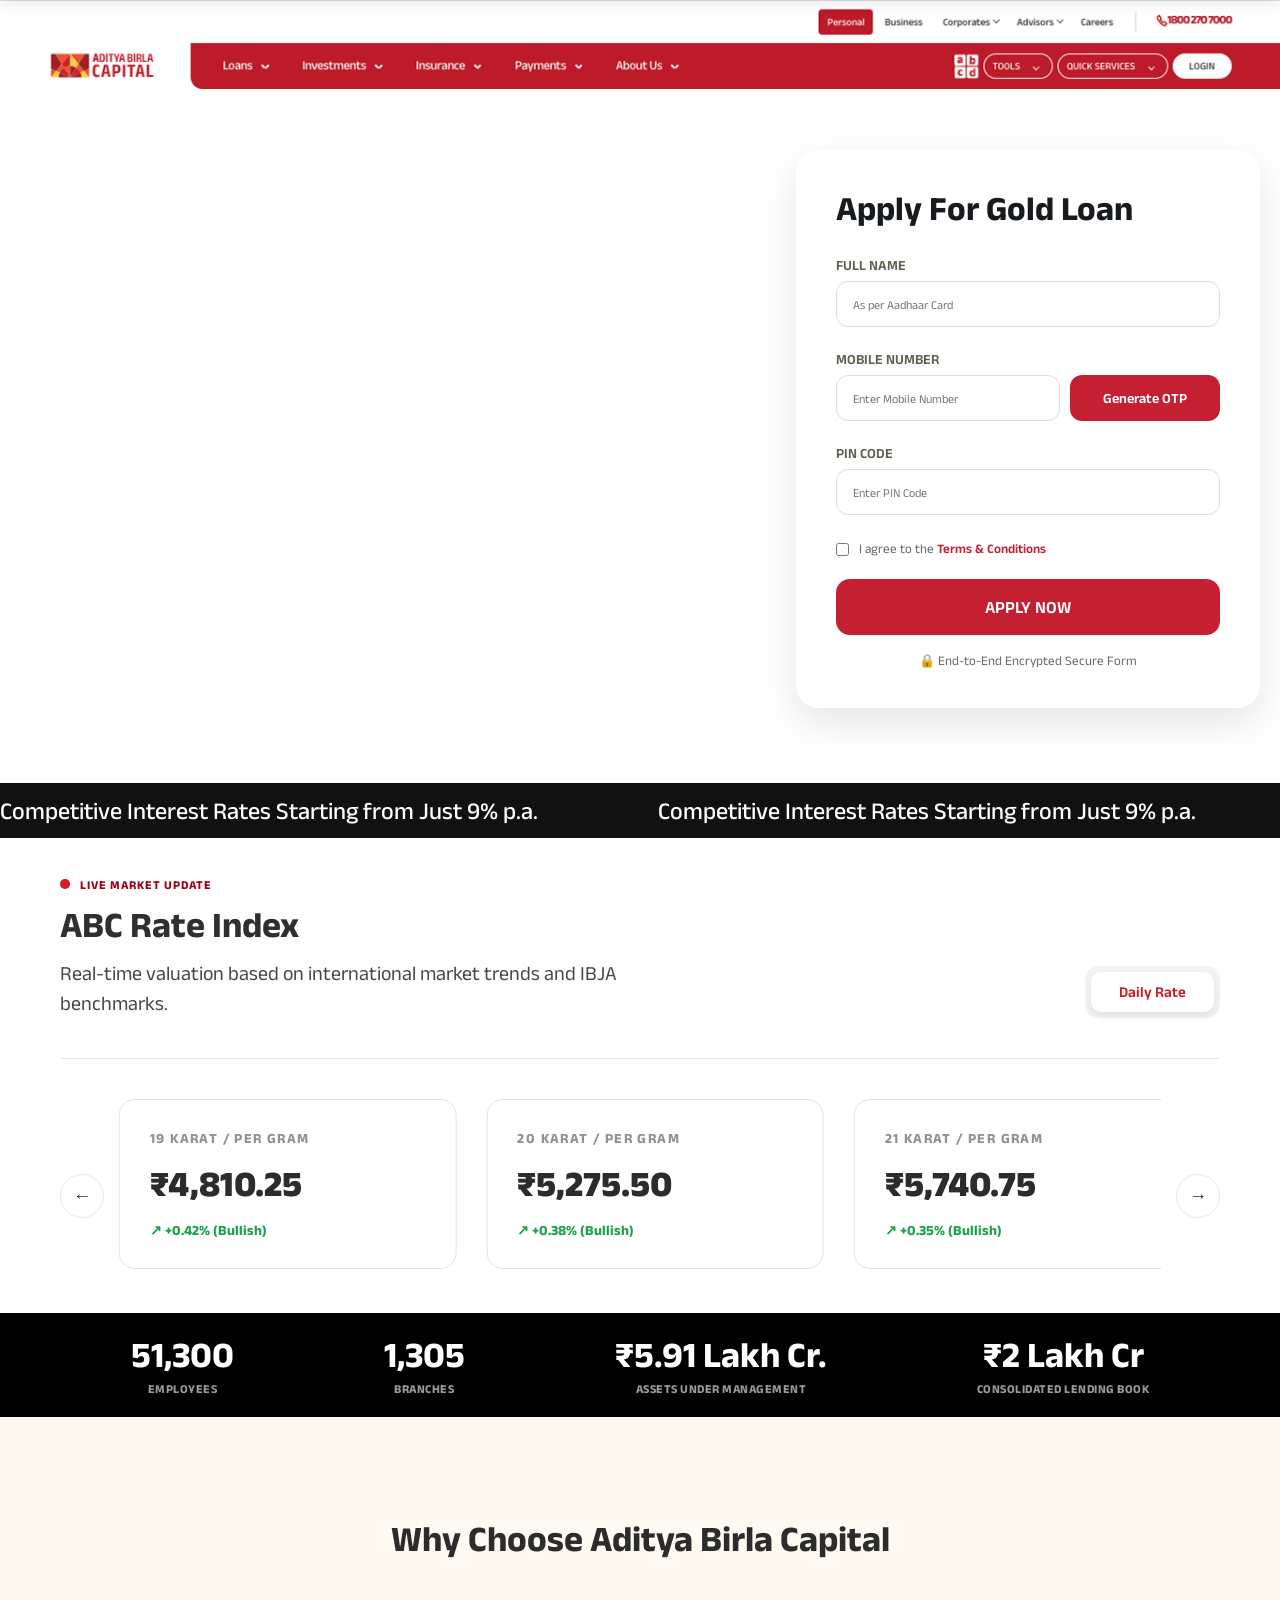
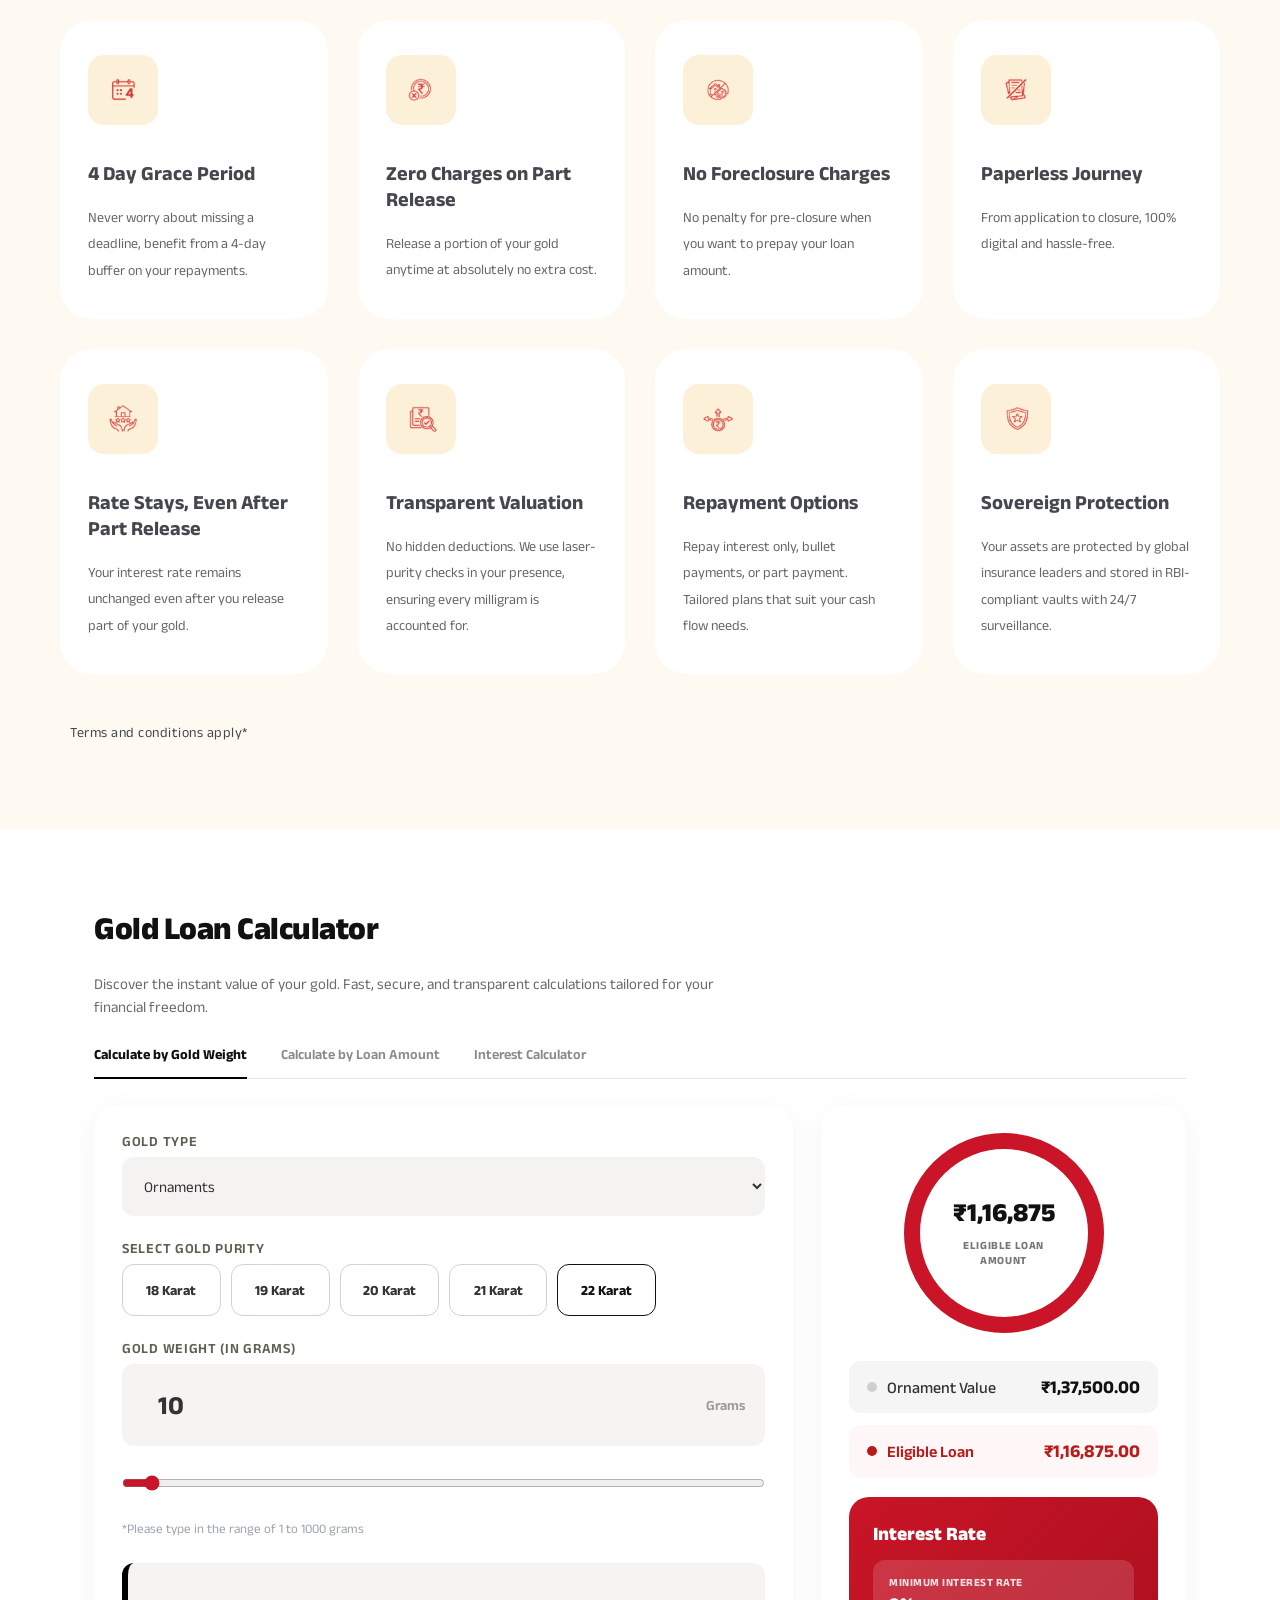
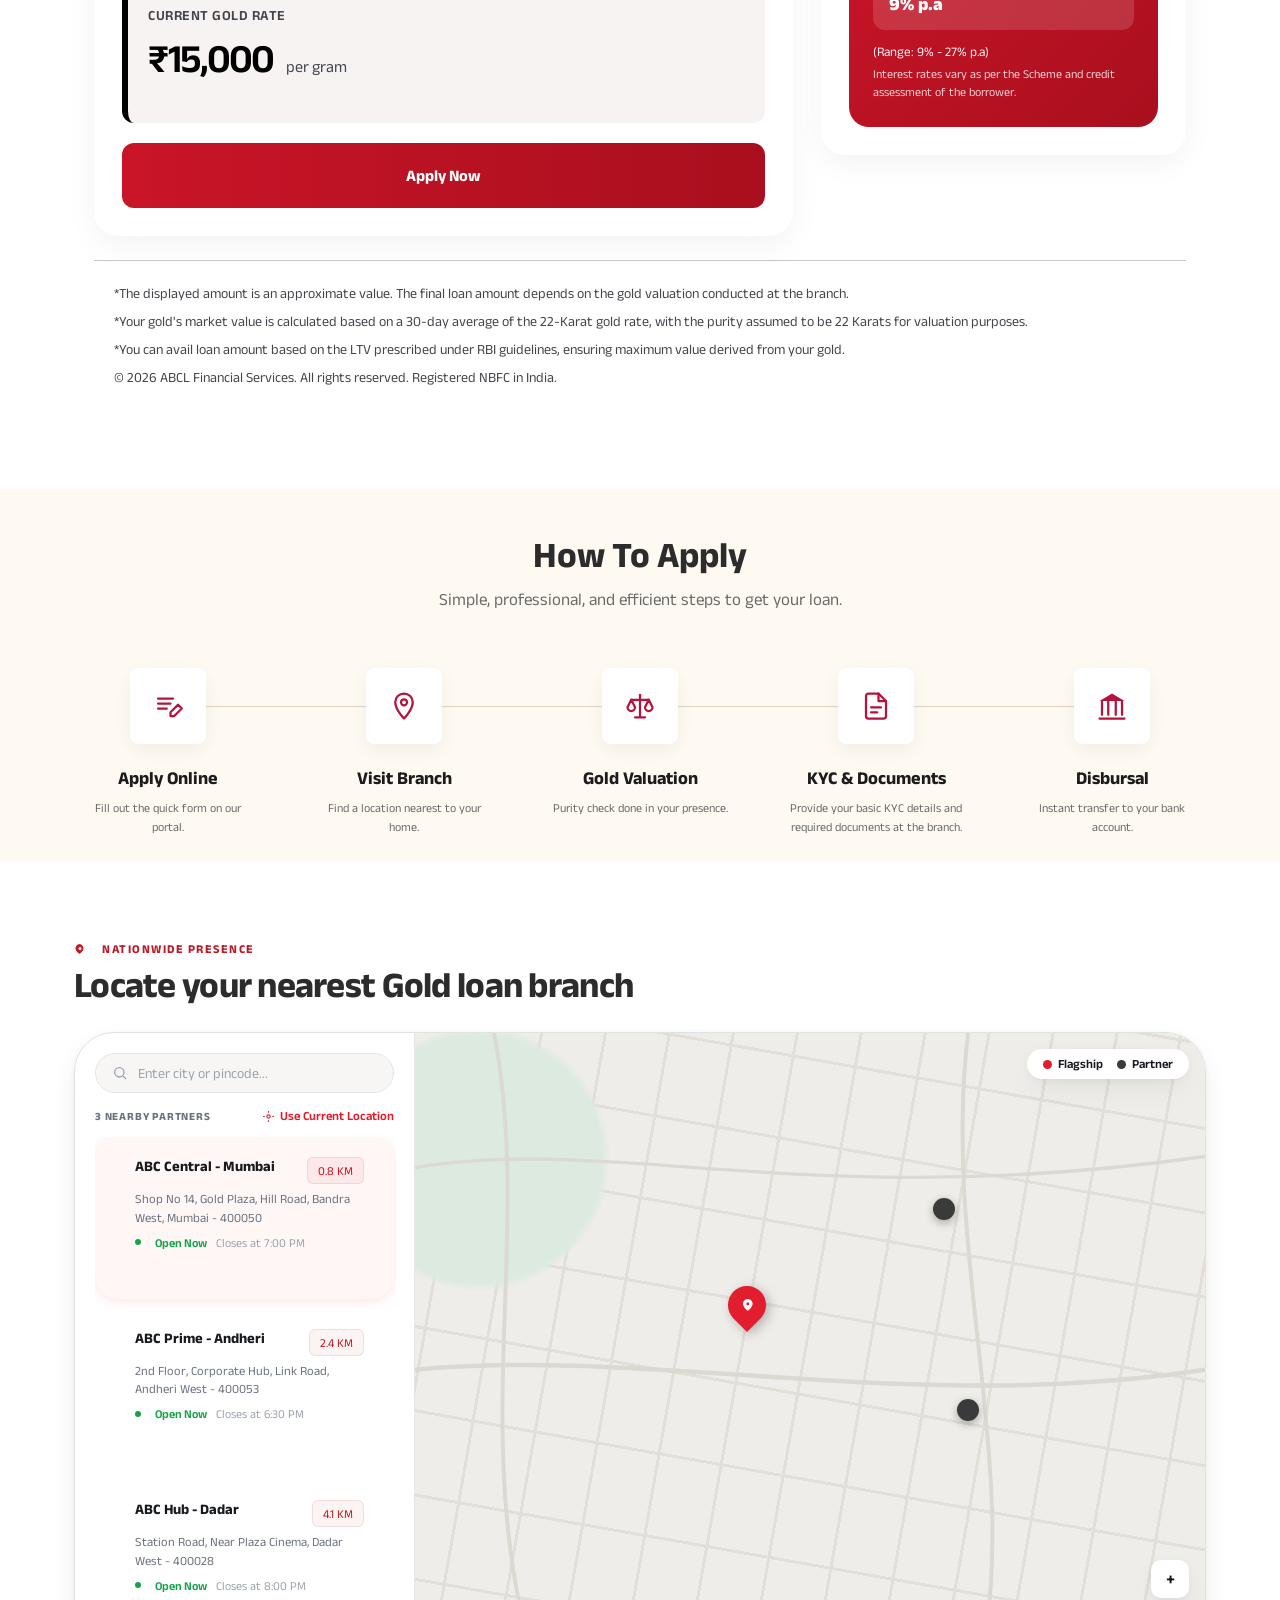
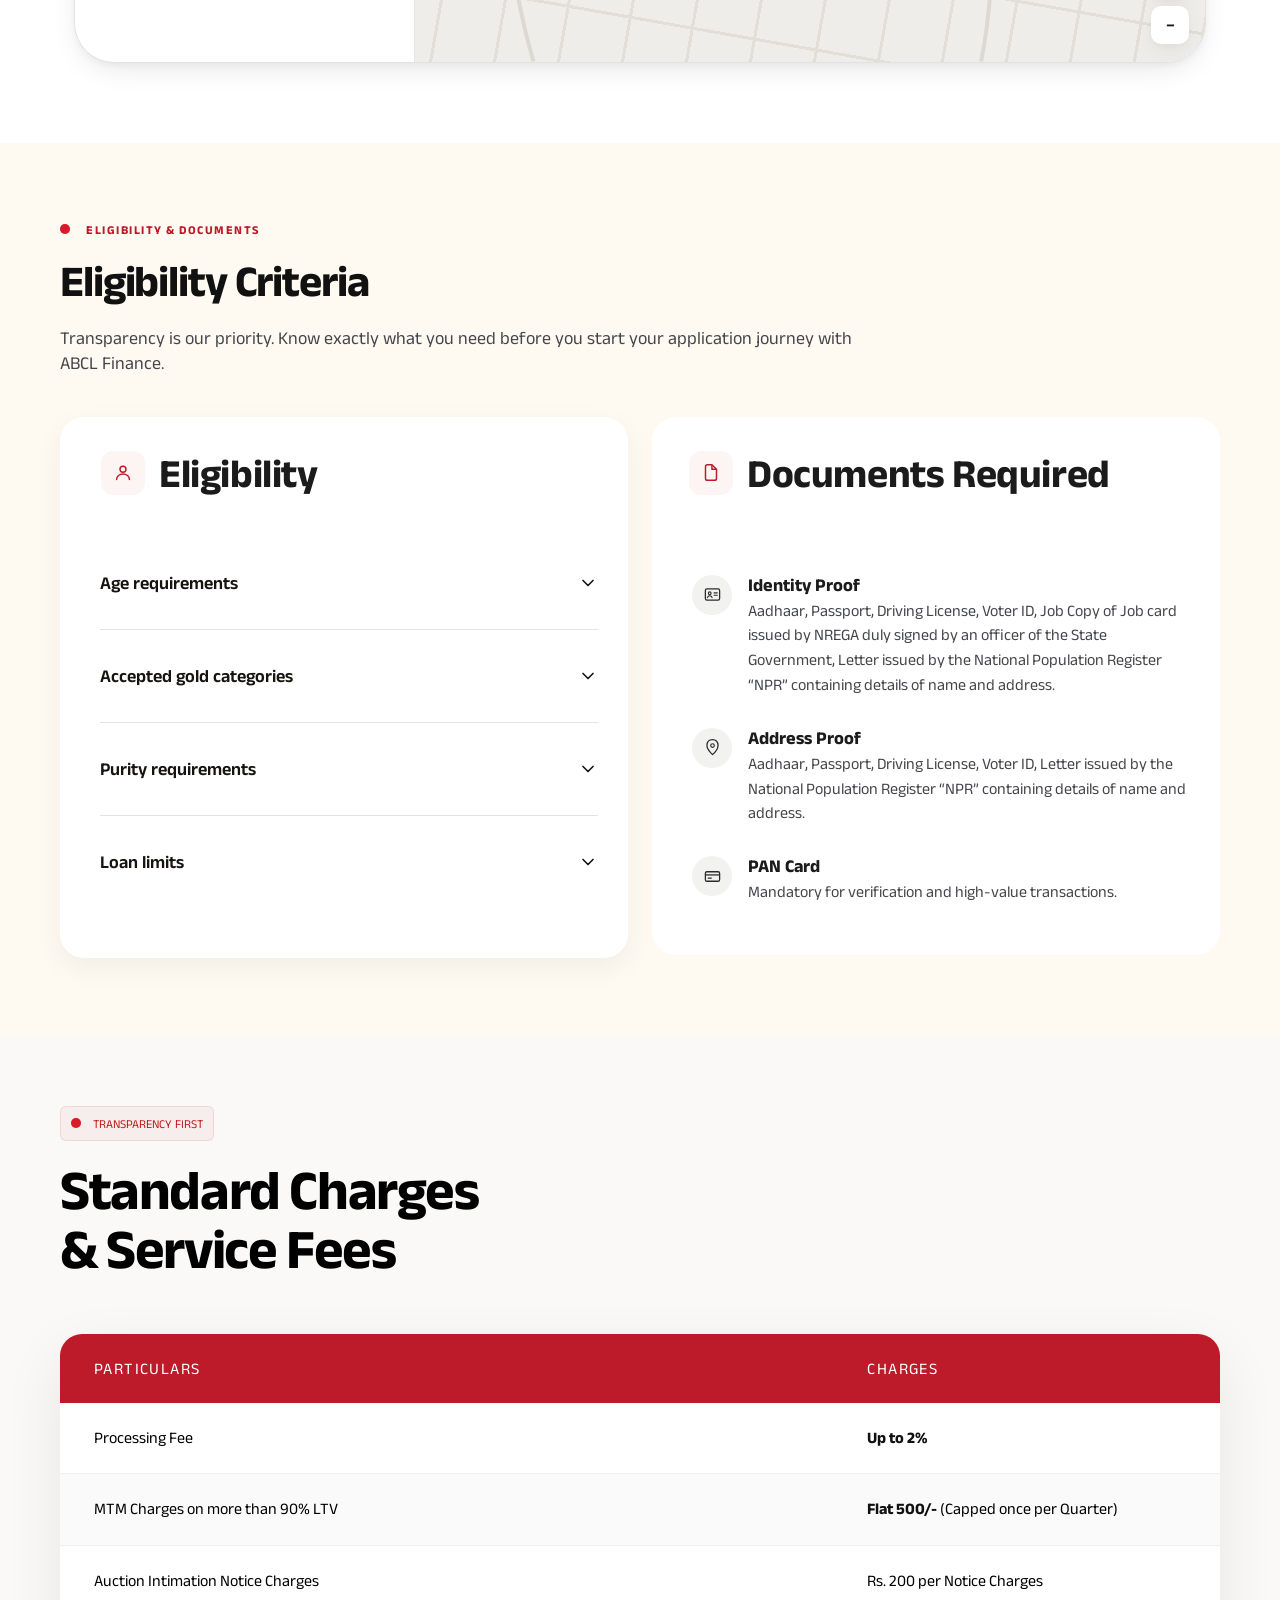
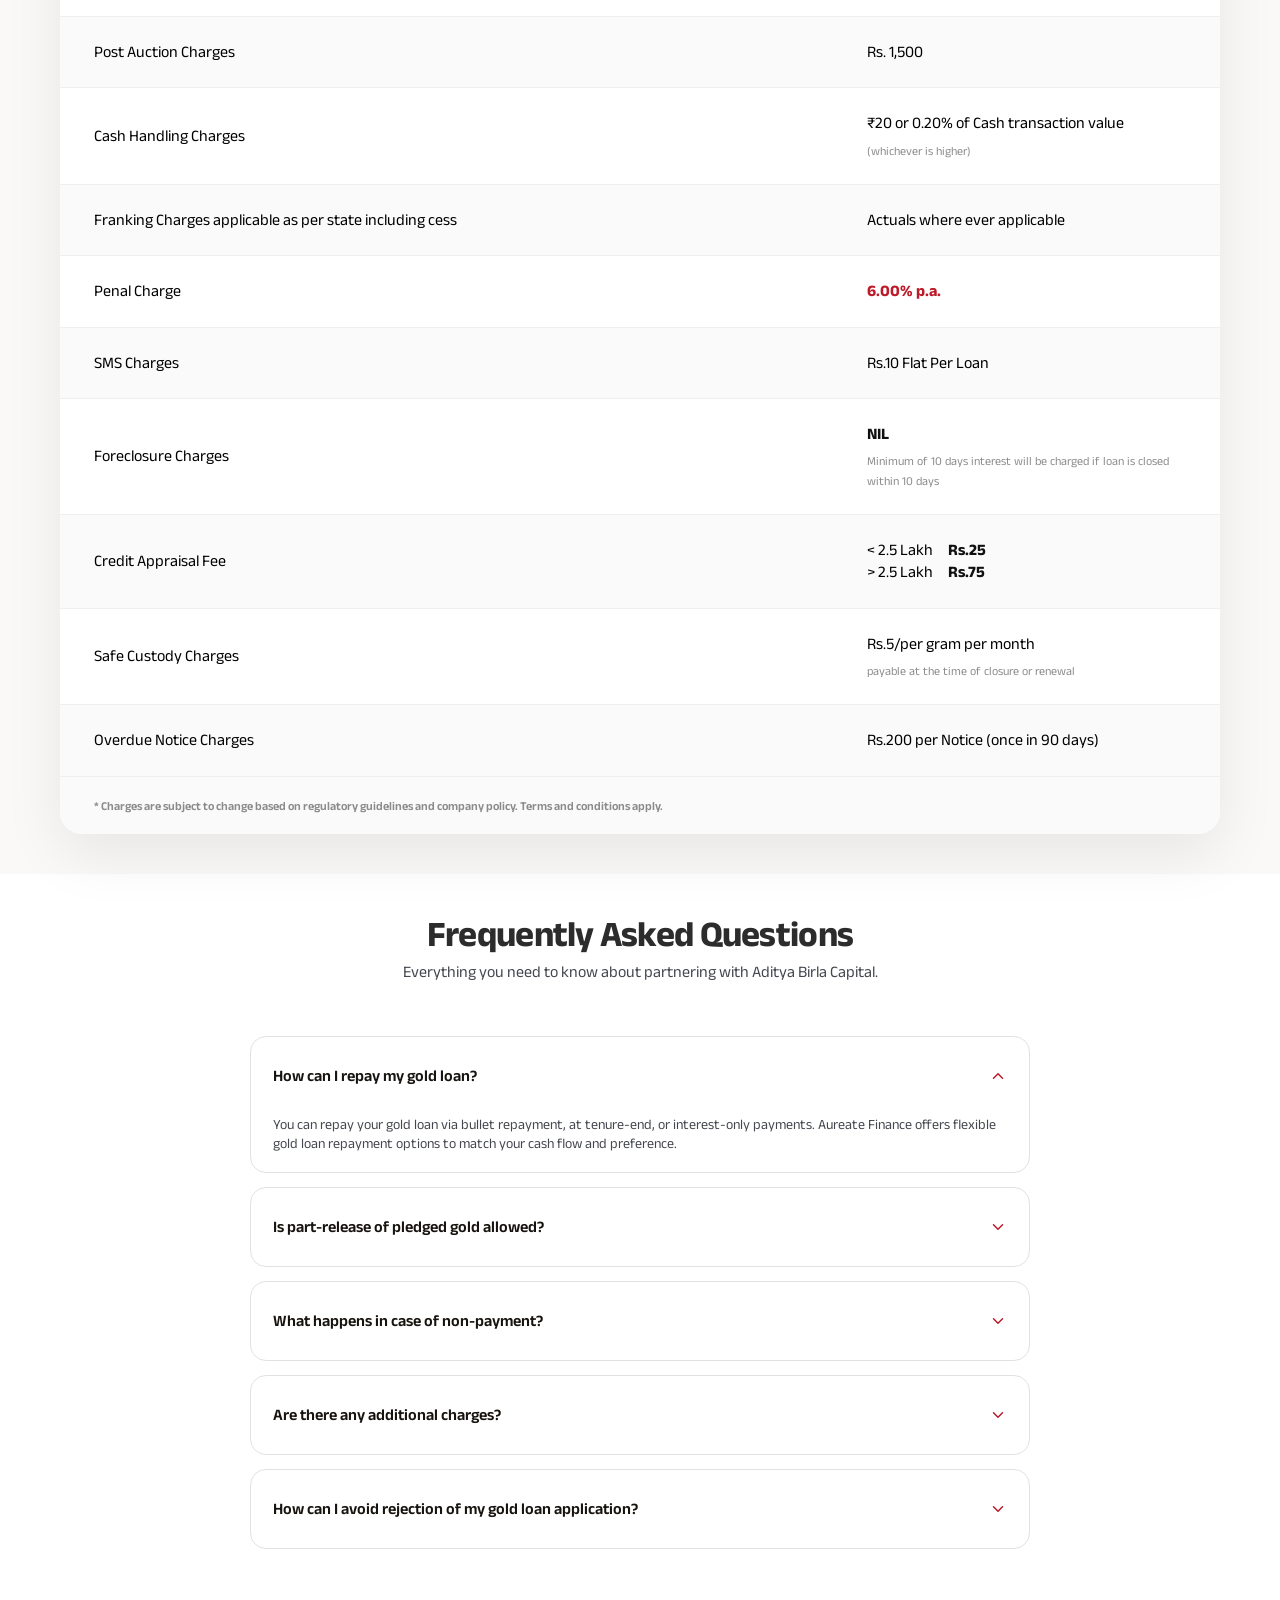
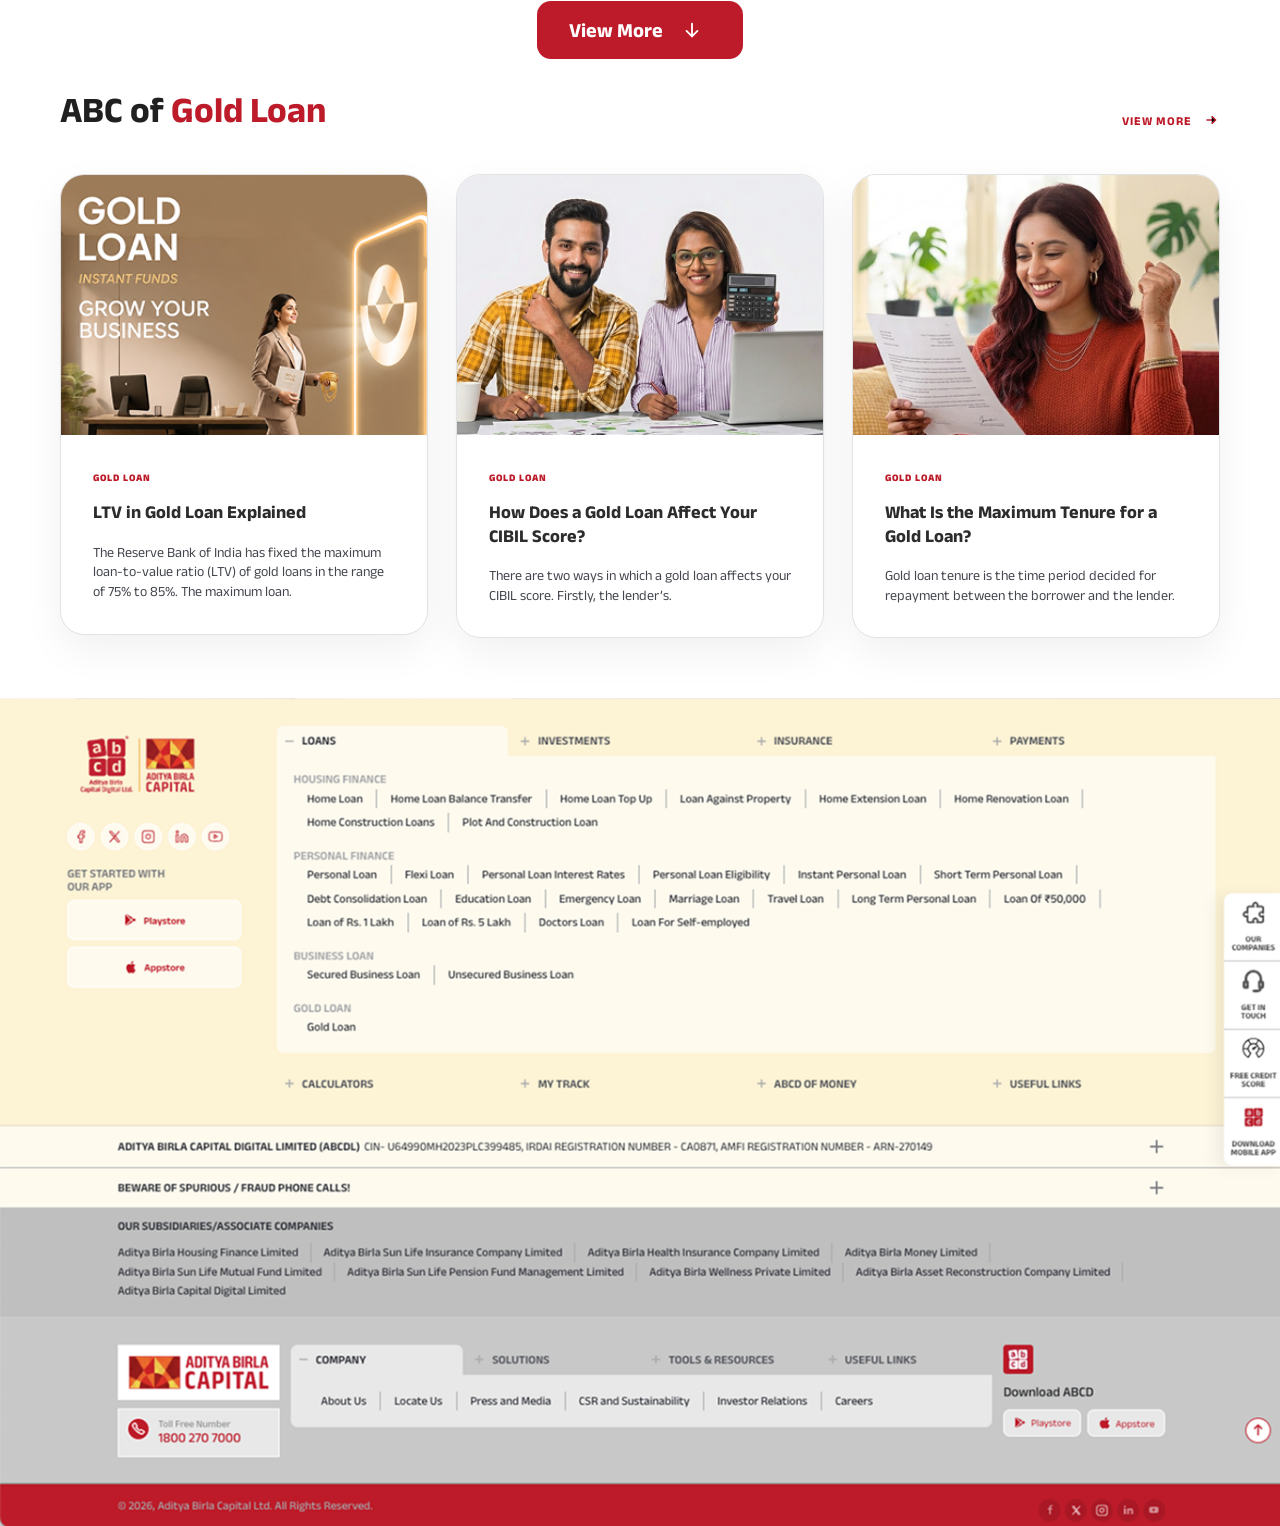
==== index.html @ 3a5c8a7b "Update index.html" ====
<!DOCTYPE html>
<html lang="en">

<head>

  <meta charset="UTF-8">
  <meta name="viewport" content="width=device-width, initial-scale=1.0">

  <title>Aditya Birla Gold Loan</title>

  <!-- Swiper CSS -->
  <link rel="stylesheet" href="https://cdn.jsdelivr.net/npm/swiper@11/swiper-bundle.min.css">
  <link rel="preconnect" href="https://fonts.googleapis.com">
  <link rel="preconnect" href="https://fonts.gstatic.com" crossorigin>
  <link href="https://fonts.googleapis.com/css2?family=Anek+Latin:wght@100..800&display=swap" rel="stylesheet">
  <link rel="stylesheet" href="index.css">


</head>

<body>

  <header class="custom-header">
    <img src="img/header.png" alt="Header" class="header-image">
  </header>

  <section class="hero-section">

    <div class="hero-container">

      <!-- ===========================
            LEFT BANNER
        ============================ -->

      <div class="hero-slider">

        <div class="swiper heroSwiper">

          <div class="swiper-wrapper">

            <div class="swiper-slide">
              <img src="img/ABC golad loan RGB-01.jpg.jpeg" alt="">
            </div>

            <div class="swiper-slide">
              <img src="img/ABC golad loan RGB-02.jpg.jpeg" alt="">
            </div>

            

          </div>

          <div class="swiper-pagination"></div>

        </div>

      </div>

      <!-- ===========================
            RIGHT FORM
        ============================ -->

      <div class="hero-form">

        <div class="form-card">

          <h2>Apply For Gold Loan</h2>

          <form id="leadForm">

            <!-- Full Name -->

            <div class="form-group">

              <label>Full Name</label>

             <input
  type="text"
  id="fullname"
  placeholder="As per Aadhaar Card"
  required
  oninput="this.value=this.value.replace(/[^a-zA-Z ]/g,'')">

            </div>


            <!-- Mobile Number -->

            <div class="form-group">

              <label>Mobile Number</label>

              <div class="mobile-wrapper">

               <input
  type="tel"
  id="mobileNumber"
  maxlength="10"
  placeholder="Enter Mobile Number"
  required
  oninput="this.value=this.value.replace(/[^0-9]/g,'')">

                <button type="button" class="otp-btn" id="generateOTP">

                  Generate OTP

                </button>

              </div>

            </div>


            <!-- Pincode -->

            <div class="form-group">

              <label>PIN Code</label>

              <input type="text" maxlength="6" placeholder="Enter PIN Code" required>

            </div>


            <!-- Checkbox -->

            <div class="checkbox-group">

              <input type="checkbox" id="terms" required>

              <label for="terms">

                I agree to the
                <a href="#">Terms & Conditions</a>

              </label>

            </div>


            <!-- Submit -->

            <button type="submit" class="submit-btn">

              APPLY NOW

            </button>


            <p class="secure-text">

              🔒 End-to-End Encrypted Secure Form

            </p>

          </form>

        </div>

      </div>

    </div>

  </section>



  <!-- ===========================
OTP POPUP
=========================== -->

  <div class="otp-modal" id="otpModal">

    <div class="otp-box">

      <button class="close-modal" id="closeModal">

        &times;

      </button>

      <h3>

        Verify Mobile Number

      </h3>

      <p>

        Enter the OTP sent to your registered mobile number.

      </p>


      <div class="otp-inputs">

        <input type="text" maxlength="1">
        <input type="text" maxlength="1">
        <input type="text" maxlength="1">
        <input type="text" maxlength="1">
        <input type="text" maxlength="1">
        <input type="text" maxlength="1">

      </div>


      <button class="verify-btn" id="verifyOTP">

        Verify OTP

      </button>


      <button class="resend-btn" id="resendOTP">

        Resend OTP

      </button>

    </div>

  </div>

  <header class="sticky-header">
    <div class="header-container is-fixed">


      <nav>

        <ul class="menu">
          <li>
            <a href="#ABC Rate Index" class="nav-link active">
              ABC Rate Index
            </a>
          </li>

          <li>
            <a href="#calculator" class="nav-link">
              Calculators
            </a>
          </li>

          <li>
            <a href="#how-to-apply" class="nav-link">
              How To Apply
            </a>
          </li>

          <li>
            <a href="#Branch-Locators" class="nav-link">
              Branch Locators
            </a>
          </li>

          <li>
            <a href="#eligibility" class="nav-link">
              Eligibility
            </a>
          </li>



          <li>
            <a href="#fees" class="nav-link">
              Fees & Charges
            </a>
          </li>


          <li>
            <a href="#faq" class="nav-link">
              FAQs
            </a>
          </li>

        </ul>

      </nav>

    </div>

  </header>


  <section class="interest-strip" id="scrollstrip">


    <div class="marquee">

      <div class="marquee-content">

        <span>Competitive Interest Rates Starting from Just 9% p.a.</span>
        <span>Competitive Interest Rates Starting from Just 9% p.a.</span>
        <span>Competitive Interest Rates Starting from Just 9% p.a.</span>
        <span>Competitive Interest Rates Starting from Just 9% p.a.</span>
        <span>Competitive Interest Rates Starting from Just 9% p.a.</span>

        <!-- Duplicate for infinite loop -->
        <span>Competitive Interest Rates Starting from Just 9% p.a.</span>
        <span>Competitive Interest Rates Starting from Just 9% p.a.</span>
        <span>Competitive Interest Rates Starting from Just 9% p.a.</span>
        <span>Competitive Interest Rates Starting from Just 9% p.a.</span>
        <span>Competitive Interest Rates Starting from Just 9% p.a.</span>

      </div>

    </div>

  </section>



  <!--
ABC RATE INDEX SECTION
-->

  <section class="rate-index-section" id="ABC Rate Index">

    <div class="container">

      <!-- Top Header -->

      <div class="rate-header">

        <div class="rate-left">

          <div class="live-status">

            <span class="live-dot"></span>

            <span class="live-text">
              LIVE MARKET UPDATE
            </span>

          </div>

          <h2>
            ABC Rate Index
          </h2>

          <p>
            Real-time valuation based on international market trends and IBJA benchmarks.
          </p>

        </div>

        <div class="rate-right">

          <div class="rate-tabs">

            <button class="tab-btn active">
              Daily Rate
            </button>

            <!-- <button class="tab-btn">
                        Historical Trend
                    </button> -->

          </div>

        </div>

      </div>

      <div class="divider"></div>

      <!-- Cards -->
      <div class="rate-slider">

        <button class="rate-slider-arrow rate-slider-prev" type="button">
          &#8592;
        </button>

        <div class="rate-slider-viewport">
          <div class="rate-cards">

            <!-- 18K -->
            <div class="rate-card">
              <span class="karat">
                18 KARAT / PER GRAM
              </span>

              <h3 id="gold18">
                ₹4,345.00
              </h3>

              <div class="trend bullish">
                ↗ +0.45% (Bullish)
              </div>
            </div>

            <!-- 19K -->
            <div class="rate-card">
              <span class="karat">
                19 KARAT / PER GRAM
              </span>

              <h3 id="gold19">
                ₹4,810.25
              </h3>

              <div class="trend bullish">
                ↗ +0.42% (Bullish)
              </div>
            </div>

            <!-- 20K -->
            <div class="rate-card">
              <span class="karat">
                20 KARAT / PER GRAM
              </span>

              <h3 id="gold20">
                ₹5,275.50
              </h3>

              <div class="trend bullish">
                ↗ +0.38% (Bullish)
              </div>
            </div>

            <!-- 21K -->
            <div class="rate-card">
              <span class="karat">
                21 KARAT / PER GRAM
              </span>

              <h3 id="gold21">
                ₹5,740.75
              </h3>

              <div class="trend bullish">
                ↗ +0.35% (Bullish)
              </div>
            </div>

            <!-- 22K -->
            <div class="rate-card">
              <span class="karat">
                22 KARAT / PER GRAM
              </span>

              <h3 id="gold22">
                ₹6,105.80
              </h3>

              <div class="trend bullish">
                ↗ +0.32% (Bullish)
              </div>
            </div>

          </div>
        </div>

        <button class="rate-slider-arrow rate-slider-next" type="button">
          &#8594;
        </button>

      </div>



    </div>

  </section>

  <!-- five section counter -->

  <section class="stats-section">

    <div class="stats-container">

      <div class="stat-box">

        <h2 class="counter" data-target="68400">0</h2>

        <p>EMPLOYEES</p>

      </div>

      <div class="stat-box">

        <h2 class="counter" data-target="1740">0</h2>

        <p>BRANCHES</p>

      </div>

      <div class="stat-box">

        <h2>₹5.91 Lakh Cr.</h2>

        <p>ASSETS UNDER MANAGEMENT</p>

      </div>

      <div class="stat-box">

        <h2>₹2 Lakh Cr</h2>

        <p>CONSOLIDATED LENDING BOOK</p>

      </div>

    </div>

  </section>





  <!-- why choose us  six -->

  <section class="why-choose-section">

    <div class="container">

      <div class="section-heading">

        <h2>
          Why Choose Aditya Birla Capital
        </h2>

      </div>

      <div class="why-grid">

        <!-- Card 1 -->
        <div class="feature-card">
          <div class="feature-icon">
            <div class="icon-flipper">
              <div class="icon-face front">
                <img src="img/4 Day Grace Period.png" alt="4 Day Grace Period">
              </div>
              <div class="icon-face back">
                <img src="img/4 Day Grace Period.png" alt="4 Day Grace Period">
              </div>
            </div>
          </div>
          <h3>4 Day Grace Period</h3>
          <p>Never worry about missing a deadline, benefit from a 4-day buffer on your repayments.</p>
        </div>

        <!-- Card 2 -->
        <div class="feature-card">
          <div class="feature-icon">
            <div class="icon-flipper">
              <div class="icon-face front">
                <img src="img/Zero Charges on Part Release.png" alt="Zero Charges on Part Release">
              </div>
              <div class="icon-face back">
                <img src="img/Zero Charges on Part Release.png" alt="Zero Charges on Part Release">
              </div>
            </div>
          </div>
          <h3>Zero Charges on Part Release</h3>
          <p>Release a portion of your gold anytime at absolutely no extra cost.</p>
        </div>

        <!-- Card 3 -->
        <div class="feature-card">
          <div class="feature-icon">
            <div class="icon-flipper">
              <div class="icon-face front">
                <img src="img/No Foreclosure Charges.png" alt="No Foreclosure Charges">
              </div>
              <div class="icon-face back">
                <img src="img/No Foreclosure Charges.png" alt="No Foreclosure Charges">
              </div>
            </div>
          </div>
          <h3>No Foreclosure Charges</h3>
          <p>No penalty for pre-closure when you want to prepay your loan amount.</p>
        </div>

        <!-- Card 4 -->
        <div class="feature-card">
          <div class="feature-icon">
            <div class="icon-flipper">
              <div class="icon-face front">
                <img src="img/Paperless Journey.png" alt="Paperless Journey">
              </div>
              <div class="icon-face back">
                <img src="img/Paperless Journey.png" alt="Paperless Journey">
              </div>
            </div>
          </div>
          <h3>Paperless Journey</h3>
          <p>From application to closure, 100% digital and hassle-free.</p>
        </div>

        <!-- Card 5 -->
        <div class="feature-card">
          <div class="feature-icon">
            <div class="icon-flipper">
              <div class="icon-face front">
                <img src="img/Rate Stays.png" alt="Rate Stays, Even After Part Release">
              </div>
              <div class="icon-face back">
                <img src="img/Rate Stays.png" alt="Rate Stays, Even After Part Release">
              </div>
            </div>
          </div>
          <h3>Rate Stays, Even After Part Release</h3>
          <p>Your interest rate remains unchanged even after you release part of your gold.</p>
        </div>

        <!-- Card 6 -->
        <div class="feature-card">
          <div class="feature-icon">
            <div class="icon-flipper">
              <div class="icon-face front">
                <img src="img/Transparent Valuation.png" alt="Transparent Valuation">
              </div>
              <div class="icon-face back">
                <img src="img/Transparent Valuation.png" alt="Transparent Valuation">
              </div>
            </div>
          </div>
          <h3>Transparent Valuation</h3>
          <p>No hidden deductions. We use laser-purity checks in your presence, ensuring every milligram is accounted
            for.</p>
        </div>

        <!-- Card 7 -->
        <div class="feature-card">
          <div class="feature-icon">
            <div class="icon-flipper">
              <div class="icon-face front">
                <img src="img/Repayment Options.png" alt="Repayment Options">
              </div>
              <div class="icon-face back">
                <img src="img/Repayment Options.png" alt="Repayment Options">
              </div>
            </div>
          </div>
          <h3>Repayment Options</h3>
          <p>Repay interest only, bullet payments, or part payment. Tailored plans that suit your cash flow needs.</p>
        </div>

        <!-- Card 8 -->
        <div class="feature-card">
          <div class="feature-icon">
            <div class="icon-flipper">
              <div class="icon-face front">
                <img src="img/Sovereign Protection.png" alt="Sovereign Protection">
              </div>
              <div class="icon-face back">
                <img src="img/Sovereign Protection.png" alt="Sovereign Protection">
              </div>
            </div>
          </div>
          <h3>Sovereign Protection</h3>
          <p>Your assets are protected by global insurance leaders and stored in RBI-compliant vaults with 24/7
            surveillance.</p>
        </div>

      </div>

      <p style="font-family: Anek Latin; font-size: 14px; font-weight: 400;  letter-spacing: 0.5px; color: #44474E; padding: 50px 10px 10px 10px; margin: 0;">
    Terms and conditions apply*
</p>

    </div>

  </section>


  <!-- loan  cal-->





  <section class="glc" id="calculator" -labelledby="calculatorTitle">
    <div class="glc-container">

      <header class="glc-header">
        <h1 id="calculatorTitle">Gold Loan Calculator</h1>
        <p>Discover the instant value of your gold. Fast, secure, and transparent calculations tailored for your
          financial freedom.</p>
      </header>

      <!-- TABS -->
      <div class="glc-tabs" role="tablist" aria-label="Gold loan calculation method">
        <button class="glc-tab active" id="weightTab" type="button" role="tab" aria-selected="true" data-tab="weight">
          Calculate by Gold Weight
        </button>
        <button class="glc-tab" id="amountTab" type="button" role="tab" aria-selected="false" data-tab="amount">
          Calculate by Loan Amount
        </button>
        <button class="glc-tab" id="interestTab" type="button" role="tab" aria-selected="false" data-tab="interest">
          Interest Calculator
        </button>
      </div>

      <!-- MAIN GRID -->
      <div class="glc-grid">

        <!-- LEFT: FORM -->
        <div class="glc-form">

          <!-- WEIGHT PANEL -->
          <div class="glc-panel active" id="weightPanel">

            <div class="form-group">
              <label class="field-label" for="goldTypeSelect">Gold Type</label>
              <select class="select-field" id="goldTypeSelect">
                <option value="ornament" selected>Ornaments</option>
                <option value="coin">Gold Coin</option>
              </select>
            </div>

            <div class="form-group" id="purityGroupWeight">
              <label class="field-label">Select Gold Purity</label>
              <div class="purity-row purity-row-weight" id="purityButtonsWeight"></div>
            </div>

            <div class="form-group">
              <label class="field-label" for="weightInput">Gold Weight (in Grams)</label>
              <div class="input-box">
                <input id="weightInput" type="number" min="1" max="1000" step="1" value="10" />
                <span class="unit">Grams</span>
              </div>
              <input class="range-slider" id="weightSlider" type="range" min="1" max="1000" step="1" value="10" />
              <p class="field-help" id="weightHelpText">*Please type in the range of 1 to 1000 grams</p>
            </div>

            <div class="rate-card-loan">
              <div>
                <span class="rate-label">Current Gold Rate</span>
                <strong class="gold-rate-value">₹0</strong>
                <span class="rate-unit">per gram</span>
                <!-- <small class="rate-updated">Development rate</small> -->
              </div>
              <!-- <button class="refresh-btn" id="refreshRateWeight" type="button" aria-label="Refresh gold rate">↻</button> -->
            </div>

            <button class="btn-apply" type="button">Apply Now</button>
          </div>

          <!-- AMOUNT PANEL -->
          <div class="glc-panel" id="amountPanel" hidden>

            <div class="form-group">
              <label class="field-label">Select Gold Purity</label>
              <div class="purity-row purity-row-compact" id="purityButtonsAmount"></div>
            </div>

            <div class="form-group">
              <label class="field-label" for="loanAmountInput">Loan Amount (₹)</label>
              <div class="input-box">
                <input id="loanAmountInput" type="number" min="5000" max="500000000" step="1000" value="50000000" />
              </div>
              <input class="range-slider" id="loanAmountSlider" type="range" min="5000" max="500000000" step="1000"
                value="50000000" />
              <div class="help-row">
                <span>Min: ₹5,000</span>
                <span>Max: ₹5cr</span>
              </div>
            </div>

            <div class="rate-card-loan">
              <div>
                <span class="rate-label">Current Gold Rate</span>
                <strong class="gold-rate-value">₹0</strong>
                <span class="rate-unit">per gram</span>
                <!-- <small class="rate-updated">Development rate</small> -->
              </div>
              <!-- <button class="refresh-btn" id="refreshRateAmount" type="button" aria-label="Refresh gold rate">↻</button> -->
            </div>

            <button class="btn-apply" type="button">Apply Now</button>
          </div>

          <!-- INTEREST PANEL -->
          <div class="glc-panel" id="interestPanel" hidden>

            <div class="panel-heading">
              <span>Interest Calculator</span>
              <span class="info-icon" title="Loan Amount = (Weight × Purity Factor × Gold Rate) × LTV">i</span>
            </div>

            <div class="form-group">
              <div class="label-value-row">
                <label class="field-label" for="interestWeightInput">Gold Weight (gm)</label>
                <input class="mini-input" id="interestWeightInput" type="number" min="1" max="1000" step="1"
                  value="10" />
              </div>
              <input class="range-slider" id="interestWeightSlider" type="range" min="1" max="1000" step="1"
                value="10" />
            </div>

            <div class="form-group">
              <label class="field-label" for="interestPurity">Gold Purity (Karat)</label>
              <select class="select-field" id="interestPurity"></select>
            </div>

            <div class="form-group">
              <div class="label-value-row">
                <label class="field-label" for="interestRateInput">Interest Rate (% p.a.)</label>
                <input class="mini-input" id="interestRateInput" type="number" min="9" max="27" step="0.01" value="9" />
              </div>
              <input class="range-slider" id="interestRateSlider" type="range" min="9" max="27" step="0.01" value="9" />
            </div>

            <div class="form-group">
              <div class="label-value-row">
                <label class="field-label" for="tenureInput">Tenure (Months)</label>
                <input class="mini-input" id="tenureInput" type="number" min="6" max="12" step="1" value="12" />
              </div>
              <input class="range-slider" id="tenureSlider" type="range" min="6" max="12" step="1" value="12" />
            </div>

            <!-- <div class="note-box">
              Calculation: Loan Amount = (Weight × Purity Factor × Gold Rate) × LTV
            </div> -->

            <button class="btn-apply" type="button">Apply for Loan</button>
          </div>

        </div>

        <!-- RIGHT: RESULT -->
        <div class="glc-result">

          <div class="result-ring">
            <strong class="result-value" id="resultValue">₹0</strong>
            <span class="result-label" id="resultLabel">Eligible Loan Amount</span>
          </div>

          <!-- weight breakdown -->
          <div class="breakdown-list" id="weightBreakdown">

  <div class="breakdown-row muted"
       style="display:flex;justify-content:space-between;align-items:center;padding:16px 18px;background:#f5f5f5;border-radius:12px;margin-bottom:12px;">
    <span style="display:flex;align-items:center;font-size:16px;color:#333;font-weight:500;">
      <i style="width:10px;height:10px;background:#cfcfcf;border-radius:50%;display:inline-block;margin-right:10px;"></i>
      Ornament Value
    </span>
    <strong id="ornamentValue" style="font-size:18px;font-weight:700;color:#111;">₹0.00</strong>
  </div>

  <div class="breakdown-row highlight"
       style="display:flex;justify-content:space-between;align-items:center;padding:16px 18px;background:#fff7f7;border-radius:12px;">
    <span style="display:flex;align-items:center;font-size:16px;font-weight:600;color: #BA1A1A;">
      <i style="width:10px;height:10px;background: #BA1A1A;border-radius:50%;display:inline-block;margin-right:10px;"></i>
      Eligible Loan
    </span>
    <strong id="eligibleLoanOutput" style="font-size:18px;font-weight:700;color: #BA1A1A;">₹0.00</strong>
  </div>

</div>

          <!-- amount breakdown -->
          <div class="breakdown-list" id="amountBreakdown" hidden>
            <div class="breakdown-row muted">
              <span>Loan Amount</span>
              <strong id="amountLoanAmountOutput">₹0</strong>
            </div>
            <!-- <div class="breakdown-row highlight">
              <span>LTV Applied</span>
              <strong id="ltvAppliedOutput">0%</strong>
            </div> -->
          </div>

          <!-- interest breakdown -->
          <div class="breakdown-list" id="interestBreakdown" hidden>
            <div class="breakdown-row muted">
              <span>Loan Amount</span>
              <strong id="interestLoanAmount">₹0</strong>
            </div>
            <div class="breakdown-row plain">
              <span>Monthly Interest</span>
              <strong id="monthlyInterestOutput">₹0</strong>
            </div>
            <div class="breakdown-row muted">
              <span>Total Interest</span>
              <strong id="totalInterestOutput">₹0</strong>
            </div>
            <div class="breakdown-row solid">
              <span>Total Payable</span>
              <strong id="totalPaymentOutput">₹0</strong>
            </div>
          </div> 

          <!-- promo card (weight tab only) -->
          <div class="promo-card" id="promoCard">
            <div class="promo-title">Interest Rate</div>
            <div class="promo-box">
              <span>Minimum Interest Rate</span>
              <strong>9% p.a</strong>
            </div>
            <p class="promo-range">(Range: 9% - 27% p.a)</p>
            <p class="promo-note">Interest rates vary as per the Scheme and credit assessment of the borrower.</p>
          </div>

        </div>

      </div>

      <div class="glc-disclaimer">
        <strong></strong>
        *The displayed amount is an approximate value. The final loan amount depends on the
        gold valuation conducted at the branch.<br>
        *Your gold's market value is calculated based on a 30-day average of the 22-Karat gold rate, with the purity
        assumed to be 22 Karats for valuation purposes.<br>
        *You can avail loan amount based on the LTV prescribed under RBI guidelines, ensuring maximum value derived from your gold.
        <br>© 2026 ABCL Financial Services. All rights reserved. Registered NBFC in India.
      </div>

    </div>
  </section>


  <!-- <seven section -->

  <section class="how-to-apply " id="how-to-apply">
    <div class="container">

      <div class="section-heading">
        <h2>How To Apply</h2>
        <p>Simple, professional, and efficient steps to get your loan.</p>
      </div>

      <div class="steps-row">

        <!-- Step 1: Apply Online -->
        <div class="step">
          <div class="step-icon">
            <svg viewBox="0 0 24 24" xmlns="http://www.w3.org/2000/svg" stroke-width="1.8" stroke-linecap="round"
              stroke-linejoin="round">
              <line x1="4" y1="6" x2="16" y2="6" />
              <line x1="4" y1="10" x2="14" y2="10" />
              <line x1="4" y1="14" x2="11" y2="14" />
              <path d="M14 17l6-6 3 3-6 6h-3v-3z" />
            </svg>
          </div>
          <h3>Apply Online</h3>
          <p>Fill out the quick form on our portal.</p>
        </div>

        <!-- Step 2: Visit Branch -->
        <div class="step">
          <div class="step-icon">
            <svg viewBox="0 0 24 24" xmlns="http://www.w3.org/2000/svg" stroke-width="1.8" stroke-linecap="round"
              stroke-linejoin="round">
              <path d="M12 22s7-7.2 7-13a7 7 0 1 0-14 0c0 5.8 7 13 7 13z" />
              <circle cx="12" cy="9" r="2.4" />
            </svg>
          </div>
          <h3>Visit Branch</h3>
          <p>Find a location nearest to your home.</p>
        </div>

        <!-- Step 3: Gold Valuation -->
        <div class="step">
          <div class="step-icon">
            <svg viewBox="0 0 24 24" xmlns="http://www.w3.org/2000/svg" stroke-width="1.8" stroke-linecap="round"
              stroke-linejoin="round">
              <line x1="12" y1="3" x2="12" y2="20" />
              <line x1="5" y1="7" x2="19" y2="7" />
              <path d="M5 7L2 13a3 3 0 0 0 6 0L5 7z" />
              <path d="M19 7l-3 6a3 3 0 0 0 6 0l-3-6z" />
              <line x1="8" y1="21" x2="16" y2="21" />
            </svg>
          </div>
          <h3>Gold Valuation</h3>
          <p>Purity check done in your presence.</p>
        </div>

        <!-- Step 4: Documentation -->
        <div class="step">
          <div class="step-icon">
            <svg viewBox="0 0 24 24" xmlns="http://www.w3.org/2000/svg" stroke-width="1.8" stroke-linecap="round"
              stroke-linejoin="round">
              <path d="M14 2H6a2 2 0 0 0-2 2v16a2 2 0 0 0 2 2h12a2 2 0 0 0 2-2V8l-6-6z" />
              <path d="M14 2v6h6" />
              <line x1="8" y1="13" x2="16" y2="13" />
              <line x1="8" y1="17" x2="13" y2="17" />
            </svg>
          </div>
          <h3> KYC & Documents</h3>
          <p>Provide your basic KYC details and required documents at the branch.</p>
        </div>

        <!-- Step 5: Disbursal -->
        <div class="step">
          <div class="step-icon">
            <svg viewBox="0 0 24 24" xmlns="http://www.w3.org/2000/svg" stroke-width="1.8" stroke-linecap="round"
              stroke-linejoin="round">
              <polygon class="fill-part" points="12,2 22,8 2,8" stroke="none" />
              <line x1="4" y1="8" x2="4" y2="19" />
              <line x1="9" y1="8" x2="9" y2="19" />
              <line x1="15" y1="8" x2="15" y2="19" />
              <line x1="20" y1="8" x2="20" y2="19" />
              <line x1="2" y1="22" x2="22" y2="22" />
            </svg>
          </div>
          <h3>Disbursal</h3>
          <p>Instant transfer to your bank account.</p>
        </div>

      </div>

    </div>
  </section>


  <!-- map locator -->


  <div class="locator" id="Branch-Locators">
    <div class="eyebrow">
      <svg width="12" height="12" viewBox="0 0 24 24" fill="currentColor">
        <path
          d="M12 2C7.03 2 3 6.03 3 11c0 5.25 7.05 10.24 7.35 10.45.2.14.45.14.65 0C11.95 21.24 19 16.25 19 11c0-4.97-4.03-9-9-9zm0 12a3 3 0 110-6 3 3 0 010 6z" />
      </svg>
      NATIONWIDE PRESENCE
    </div>
    <h1>Locate your nearest Gold loan branch</h1>

    <div class="content">
      <!-- SIDEBAR -->
      <div class="sidebar">
        <div class="search-box">
          <svg width="16" height="16" viewBox="0 0 24 24" fill="none" stroke="currentColor" stroke-width="2">
            <circle cx="11" cy="11" r="7" />
            <path d="M21 21l-4.3-4.3" />
          </svg>
          <input id="searchInput" type="text" placeholder="Enter city or pincode..." />
        </div>
        <div class="sidebar-meta">
          <span class="nearby-count" id="nearbyCount">3 NEARBY PARTNERS</span>
          <button class="use-location" id="useLocationBtn">
            <svg width="13" height="13" viewBox="0 0 24 24" fill="none" stroke="currentColor" stroke-width="2">
              <circle cx="12" cy="12" r="3" />
              <path d="M12 2v3M12 19v3M2 12h3M19 12h3" />
            </svg>
            Use Current Location
          </button>
        </div>
        <div class="list" id="branchList"></div>
      </div>

      <!-- MAP -->
      <div class="map-wrap" id="mapWrap">
        <div class="map-canvas" id="mapCanvas">
          <svg class="roads" viewBox="0 0 600 560" preserveAspectRatio="none">
            <path d="M0,120 C150,90 300,160 600,110" stroke="#DCD9D2" stroke-width="3" fill="none" />
            <path d="M0,300 C180,280 380,340 600,300" stroke="#DCD9D2" stroke-width="4" fill="none" />
            <path d="M60,0 C90,180 40,360 90,560" stroke="#DCD9D2" stroke-width="3" fill="none" />
            <path d="M420,0 C400,200 460,380 430,560" stroke="#DCD9D2" stroke-width="3" fill="none" />
          </svg>
        </div>

        <div class="legend">
          <div class="item"><span class="swatch flag"></span>Flagship</div>
          <div class="item"><span class="swatch partner"></span>Partner</div>
        </div>

        <div class="directions-banner" id="directionsBanner">
          <div class="db-text">Directions to <b id="dbName"></b></div>
          <button class="dismiss" id="dismissBanner">&times;</button>
        </div>

        <div id="markersLayer"></div>

        <div class="popup" id="popup">
          <div class="popup-bar"></div>
          <div class="popup-inner">
            <div class="popup-head">
              <div class="popup-title" id="popupTitle"></div>
              <button class="popup-close" id="popupClose">&times;</button>
            </div>
            <div class="popup-deals">Deals in: <span id="popupDeals"></span></div>
            <div class="popup-branch"><b>Branch:</b> <span id="popupBranch"></span></div>
            <div class="popup-row">
              <div class="popup-icon">
                <svg width="13" height="13" viewBox="0 0 24 24" fill="none" stroke="currentColor" stroke-width="2.2">
                  <path d="M12 2C7.6 2 4 5.6 4 10c0 5.5 8 12 8 12s8-6.5 8-12c0-4.4-3.6-8-8-8z" />
                  <circle cx="12" cy="10" r="2.6" />
                </svg>
              </div>
              <span id="popupAddress"></span>
            </div>
            <div class="popup-row">
              <div class="popup-icon">
                <svg width="13" height="13" viewBox="0 0 24 24" fill="none" stroke="currentColor" stroke-width="2.2">
                  <path
                    d="M22 16.9v3a2 2 0 01-2.2 2 19.8 19.8 0 01-8.6-3.1 19.5 19.5 0 01-6-6A19.8 19.8 0 012.1 4.2 2 2 0 014.1 2h3a2 2 0 012 1.7c.1.9.3 1.8.6 2.7a2 2 0 01-.5 2.1L8 9.7a16 16 0 006 6l1.2-1.2a2 2 0 012.1-.5c.9.3 1.8.5 2.7.6a2 2 0 011.7 2z" />
                </svg>
              </div>
              <span id="popupPhone"></span>
            </div>
            <a class="popup-directions" id="popupDirections" href="#" target="_blank" rel="noopener">
              <div class="popup-icon">
                <svg width="13" height="13" viewBox="0 0 24 24" fill="none" stroke="currentColor" stroke-width="2.2">
                  <path d="M3 11l18-8-8 18-2-8-8-2z" />
                </svg>
              </div>
              <span>Get Directions</span>
            </a>
          </div>
        </div>

        <div class="zoom-controls">
          <button class="zoom-btn" id="zoomIn">+</button>
          <button class="zoom-btn" id="zoomOut">&minus;</button>
        </div>
      </div>
    </div>
  </div>

  <!-- eligibility -->

  <section class="eligibility-section" id="eligibility">
    <div class="container">

      <!-- Header -->
      <header class="section-header">
        <p class="eyebrow"><span class="live-dot"></span></span>Eligibility &amp; Documents</p>
        <h1 class="section-title">Eligibility Criteria</h1>
        <p class="section-subtitle">
          Transparency is our priority. Know exactly what you need before you start your
          application journey with ABCL Finance.
        </p>
      </header>

      <!-- Content -->
      <div class="content-grid">

        <!-- Eligibility Accordion Card -->
        <div class="card eligibility-card">
          <div class="card-heading">
            <span class="icon-badge icon-badge--pink" aria-hidden="true">
              <svg viewBox="0 0 24 24" fill="none" xmlns="http://www.w3.org/2000/svg">
                <circle cx="12" cy="8" r="3.25" stroke="currentColor" stroke-width="1.6" />
                <path d="M5 19c0-3.31 3.13-6 7-6s7 2.69 7 6" stroke="currentColor" stroke-width="1.6"
                  stroke-linecap="round" />
              </svg>
            </span>
            <h2>Eligibility</h2>
          </div>

          <ul class="accordion" role="list">
            <li class="accordion-item">
              <button class="accordion-trigger" type="button" aria-expanded="false">
                <span>Age requirements</span>
                <svg class="chevron" viewBox="0 0 24 24" fill="none" aria-hidden="true">
                  <path d="M6 9l6 6 6-6" stroke="currentColor" stroke-width="2" stroke-linecap="round"
                    stroke-linejoin="round" />
                </svg>
              </button>
              <div class="accordion-panel">
                <p>Applicants must be a minimum of 18 years old and should not exceed 72 years of age at the time of
                  loan booking.</p>
              </div>
            </li>

            <li class="accordion-item">
              <button class="accordion-trigger" type="button" aria-expanded="false">
                <span>Accepted gold categories</span>
                <svg class="chevron" viewBox="0 0 24 24" fill="none" aria-hidden="true">
                  <path d="M6 9l6 6 6-6" stroke="currentColor" stroke-width="2" stroke-linecap="round"
                    stroke-linejoin="round" />
                </svg>
              </button>
              <div class="accordion-panel">
                <p>Gold Ornaments & Jewellery,  Gold Coins of 24 Karat</p>
              </div>
            </li>

            <li class="accordion-item">
              <button class="accordion-trigger" type="button" aria-expanded="false">
                <span>Purity requirements</span>
                <svg class="chevron" viewBox="0 0 24 24" fill="none" aria-hidden="true">
                  <path d="M6 9l6 6 6-6" stroke="currentColor" stroke-width="2" stroke-linecap="round"
                    stroke-linejoin="round" />
                </svg>
              </button>
              <div class="accordion-panel">
                <p>Gold jewellery of 18K to 22K purity is generally accepted for pledge, while gold coins of 24K purity
                  is also eligible.</p>
              </div>
            </li>

            <li class="accordion-item">
              <button class="accordion-trigger" type="button" aria-expanded="false">
                <span>Loan limits</span>
                <svg class="chevron" viewBox="0 0 24 24" fill="none" aria-hidden="true">
                  <path d="M6 9l6 6 6-6" stroke="currentColor" stroke-width="2" stroke-linecap="round"
                    stroke-linejoin="round" />
                </svg>
              </button>
              <div class="accordion-panel">
               <p>Avail loan from ₹5,000 to ₹5 Cr</p>
              </div>
            </li>

            <!-- <li class="accordion-item">
              <button class="accordion-trigger" type="button" aria-expanded="false">
                <span>PAN requirements</span>
                <svg class="chevron" viewBox="0 0 24 24" fill="none" aria-hidden="true">
                  <path d="M6 9l6 6 6-6" stroke="currentColor" stroke-width="2" stroke-linecap="round"
                    stroke-linejoin="round" />
                </svg>
              </button>
              <div class="accordion-panel">
                <p>PAN is mandatory for loans above ₹1 lakhs </p>
              </div>
            </li> -->
          </ul>
        </div>

        <!-- Documents Required Card -->
        <div class="card documents-card">
          <div class="card-heading">
            <span class="icon-badge icon-badge--outline" aria-hidden="true">
              <svg viewBox="0 0 24 24" fill="none" xmlns="http://www.w3.org/2000/svg">
                <path d="M8 3h5l5 5v10a2 2 0 0 1-2 2H8a2 2 0 0 1-2-2V5a2 2 0 0 1 2-2z" stroke="currentColor"
                  stroke-width="1.6" stroke-linejoin="round" />
                <path d="M13 3v5h5" stroke="currentColor" stroke-width="1.6" stroke-linejoin="round" />
              </svg>
            </span>
            <h2>Documents Required</h2>
          </div>

          <ul class="doc-list" role="list">
            <li class="doc-item">
              <span class="doc-icon" aria-hidden="true">
                <svg viewBox="0 0 24 24" fill="none" xmlns="http://www.w3.org/2000/svg">
                  <rect x="3" y="5" width="18" height="14" rx="2" stroke="currentColor" stroke-width="1.6" />
                  <circle cx="8.5" cy="10.5" r="1.75" stroke="currentColor" stroke-width="1.4" />
                  <path d="M5.5 16c.6-1.7 2-2.5 3-2.5s2.4.8 3 2.5" stroke="currentColor" stroke-width="1.4"
                    stroke-linecap="round" />
                  <path d="M14 10h4M14 13h4" stroke="currentColor" stroke-width="1.4" stroke-linecap="round" />
                </svg>
              </span>
              <div class="doc-text">
                <h3>Identity Proof</h3>
                <p>Aadhaar, Passport, Driving License, Voter ID, Job Copy of Job card issued by NREGA duly signed by an officer of the State Government, Letter issued by the National Population Register “NPR” containing details of name and address.</p>
              </div>
            </li>

            <li class="doc-item">
              <span class="doc-icon" aria-hidden="true">
                <svg viewBox="0 0 24 24" fill="none" xmlns="http://www.w3.org/2000/svg">
                  <path d="M12 21s7-6.1 7-11.5S15.9 2 12 2 5 4.6 5 9.5 12 21 12 21z" stroke="currentColor"
                    stroke-width="1.6" stroke-linejoin="round" />
                  <circle cx="12" cy="9.5" r="2.25" stroke="currentColor" stroke-width="1.5" />
                </svg>
              </span>
              <div class="doc-text">
                <h3>Address Proof</h3>
                <p>Aadhaar, Passport, Driving License, Voter ID, Letter issued by the National Population Register “NPR” containing details of name and address.</p>
              </div>
            </li>

            <li class="doc-item">
              <span class="doc-icon" aria-hidden="true">
                <svg viewBox="0 0 24 24" fill="none" xmlns="http://www.w3.org/2000/svg">
                  <rect x="3" y="6" width="18" height="12" rx="2" stroke="currentColor" stroke-width="1.6" />
                  <path d="M3 10h18" stroke="currentColor" stroke-width="1.6" />
                  <path d="M6.5 14h4" stroke="currentColor" stroke-width="1.4" stroke-linecap="round" />
                </svg>
              </span>
              <div class="doc-text">
                <h3>PAN Card</h3>
                <p>Mandatory for verification and high-value transactions.</p>
              </div>
            </li>

           
          </ul>
        </div>

      </div>
    </div>
  </section>


<!-- 8 section  Standard Charges
& Service Fees-->

  <section class="service-fees-section" id="fees">

    <div class="service-container">

      <div class="section-top">
        <!-- <span class="live-dot"></span>

            <span class="badge">
                TRANSPARENCY FIRST
            </span> -->

        <p class="badge"><span class="live-dot"></span></span> TRANSPARENCY FIRST</p>

        <h2>
          Standard Charges <br>
          & Service Fees
        </h2>

        

      </div>

      <div class="fees-table">

        <div class="table-header">

          <div>PARTICULARS</div>

          <div>CHARGES</div>

        </div>

        <div class="table-row">
          <div>Processing Fee</div>
          <div><strong>Up to 2%</strong></div>
        </div>

        <div class="table-row">
          <div>MTM Charges on more than 90% LTV</div>
          <div><strong>Flat 500/-</strong> (Capped once per Quarter) </div>
        </div>

        <div class="table-row">
          <div>Auction Intimation Notice Charges</div>
          <div>Rs. 200 per Notice Charges</div>
        </div>

        <div class="table-row">
          <div>Post Auction Charges</div>
          <div>Rs. 1,500</div>
        </div>

        <div class="table-row">
          <div>Cash Handling Charges</div>
          <div>
            ₹20 or 0.20% of Cash transaction value
            <small>(whichever is higher)</small>
          </div>
        </div>

        <div class="table-row">
          <div>Franking Charges applicable as per state including cess</div>
          <div>Actuals where ever applicable</div>
        </div>

        <div class="table-row">
          <div>Penal Charge</div>
          <div class="red-text">
            6.00% p.a.
          </div>
        </div>

        <div class="table-row">
          <div>SMS Charges</div>
          <div>Rs.10 Flat Per Loan</div>
        </div>

        <div class="table-row">
          <div>Foreclosure Charges</div>

          <div>
            <strong>NIL</strong>
            <small>
              Minimum of 10 days interest will be charged if loan is closed within 10 days
            </small>
          </div>

        </div>

        <div class="table-row">
          <div>Credit Appraisal Fee</div>

          <div>

            <div>&lt; 2.5 Lakh &nbsp;&nbsp;&nbsp; <strong>Rs.25</strong></div>

            <div>&gt; 2.5 Lakh &nbsp;&nbsp;&nbsp; <strong>Rs.75</strong></div>

          </div>

        </div>

        <div class="table-row">
          <div>Safe Custody Charges</div>

          <div>
            Rs.5/per gram per month

            <small>
              payable at the time of closure or renewal
            </small>

          </div>

        </div>

        <div class="table-row">
          <div>Overdue Notice Charges</div>

          <div>
            Rs.200
            per Notice (once in 90 days)
          </div>

        </div>

        <div class="table-footer">

          * Charges are subject to change based on regulatory guidelines and company policy.
          Terms and conditions apply.

        </div>

      </div>

    </div>

  </section>

<!-- 12 section  faqs-->


  <section class="faq-section" id="faq">
    <div class="container">

      <!-- Header -->
      <header class="faq-header">
        <h1 class="faq-title">Frequently Asked Questions</h1>
        <p class="faq-subtitle">Everything you need to know about partnering with Aditya Birla Capital.</p>
      </header>

      <!-- Accordion -->
      <div class="faq-list" id="faqList">

        <div class="faq-item is-open">
          <button class="faq-question" type="button" aria-expanded="true">
            <span>How can I repay my gold loan?</span>
            <svg class="faq-chevron" viewBox="0 0 24 24" fill="none">
              <path d="M6 9l6 6 6-6" stroke="currentColor" stroke-width="2" stroke-linecap="round"
                stroke-linejoin="round" />
            </svg>
          </button>
          <div class="faq-answer">
            <p>You can repay your gold loan via bullet repayment, at tenure-end, or interest-only payments. Aureate
              Finance offers flexible gold loan repayment options to match your cash flow and preference.</p>
          </div>
        </div>

        <div class="faq-item">
          <button class="faq-question" type="button" aria-expanded="false">
            <span>Is part-release of pledged gold allowed?</span>
            <svg class="faq-chevron" viewBox="0 0 24 24" fill="none">
              <path d="M6 9l6 6 6-6" stroke="currentColor" stroke-width="2" stroke-linecap="round"
                stroke-linejoin="round" />
            </svg>
          </button>
          <div class="faq-answer">
            <p>
              Yes, part-release of pledged gold is allowed without the need to close the entire loan with no
              additional charges, subject to repayment of applicable dues. Borrowers can also make partial
              principal repayments at any time to reduce the outstanding amount and interest liability.
              Additionally, the loan may be foreclosed before the end of the tenure by repaying the full outstanding
              amount. This flexibility enables effective loan management and closure.</p>
          </div>
        </div>

        <div class="faq-item">
          <button class="faq-question" type="button" aria-expanded="false">
            <span>What happens in case of non-payment?</span>
            <svg class="faq-chevron" viewBox="0 0 24 24" fill="none">
              <path d="M6 9l6 6 6-6" stroke="currentColor" stroke-width="2" stroke-linecap="round"
                stroke-linejoin="round" />
            </svg>
          </button>
          <div class="faq-answer">
            <p>
              Non-payment may attract penal charges and, if the dues remain unpaid, the pledged gold may be
              auctioned in accordance with applicable regulations and loan terms.
            </p>
          </div>
        </div>

        <div class="faq-item">
          <button class="faq-question" type="button" aria-expanded="false">
            <span>Are there any additional charges?</span>
            <svg class="faq-chevron" viewBox="0 0 24 24" fill="none">
              <path d="M6 9l6 6 6-6" stroke="currentColor" stroke-width="2" stroke-linecap="round"
                stroke-linejoin="round" />
            </svg>
          </button>
          <div class="faq-answer">
            <p>
              Additional charges such as processing fees, valuation charges, penal charges, and other applicable
              fees may apply as per the loan application</p>
          </div>
        </div>

        <div class="faq-item">
          <button class="faq-question" type="button" aria-expanded="false">
            <span>How can I avoid rejection of my gold loan application?</span>
            <svg class="faq-chevron" viewBox="0 0 24 24" fill="none">
              <path d="M6 9l6 6 6-6" stroke="currentColor" stroke-width="2" stroke-linecap="round"
                stroke-linejoin="round" />
            </svg>
          </button>
          <div class="faq-answer">
            <p>
              Ensure you meet the eligibility criteria, submit complete and valid documents, and pledge gold that
              meets the lender’s accepted purity and valuation standards.</p>
          </div>
        </div>

        <div class="faq-item faq-item--extra">
          <button class="faq-question" type="button" aria-expanded="false">
            <span>Which gold items are accepted for a gold loan?</span>
            <svg class="faq-chevron" viewBox="0 0 24 24" fill="none">
              <path d="M6 9l6 6 6-6" stroke="currentColor" stroke-width="2" stroke-linecap="round"
                stroke-linejoin="round" />
            </svg>
          </button>
          <div class="faq-answer">
            <p>
              You can use gold as collateral for the loan, provided it is of at least 18 Karat purity and gold coin of
              24
              Karat purity. However, remember that loans are not granted against 24-Karat gold bars and biscuits,
              bullions, digital gold, gold bonds etc.</p>
          </div>
        </div>

        <div class="faq-item faq-item--extra">
          <button class="faq-question" type="button" aria-expanded="false">
            <span>How do fluctuations in gold prices affect gold loan?</span>
            <svg class="faq-chevron" viewBox="0 0 24 24" fill="none">
              <path d="M6 9l6 6 6-6" stroke="currentColor" stroke-width="2" stroke-linecap="round"
                stroke-linejoin="round" />
            </svg>
          </button>
          <div class="faq-answer">
            <p>
              The most significant factor affecting a gold loan is the Loan-to-Value (LTV) ratio, which is the ratio of
              the loan amount to the value of the pledged gold. When gold prices rise, borrowers can get larger
              loan amounts, and vice versa. Lenders monitor gold price trends to determine the standard gold
              value for a smooth lending experience. The LTV ratio is also based on the purity of the gold, directly
              tied to gold prices.
              Additionally, in case of fluctuations in gold prices during the loan tenure, you may be required to
              provide margin money on the existing loan amount to maintain the RBI-prescribed LTV limits</p>
          </div>
        </div>

        <!-- Extra items — hidden until "View More" is clicked -->


        <div class="faq-item faq-item--extra">
          <button class="faq-question" type="button" aria-expanded="false">
            <span> How is the gold kept safe?
            </span>
            <svg class="faq-chevron" viewBox="0 0 24 24" fill="none">
              <path d="M6 9l6 6 6-6" stroke="currentColor" stroke-width="2" stroke-linecap="round"
                stroke-linejoin="round" />
            </svg>
          </button>
          <div class="faq-answer">
            <p>Our branches follow robust security protocols, including multiple key custodians and centrally
              controlled access. Pledged gold is stored in vaults under 24x7 CCTV surveillance, along with
              enhanced branch security measures such as guards to ensure its safet</p>
          </div>
        </div>

        <div class="faq-item faq-item--extra">
          <button class="faq-question" type="button" aria-expanded="false">
            <span>Can I avail more than one gold loan?</span>
            <svg class="faq-chevron" viewBox="0 0 24 24" fill="none">
              <path d="M6 9l6 6 6-6" stroke="currentColor" stroke-width="2" stroke-linecap="round"
                stroke-linejoin="round" />
            </svg>
          </button>
          <div class="faq-answer">
            <p>
              Yes, you can avail multiple loans with us</p>
          </div>
        </div>

        <div class="faq-item faq-item--extra">
          <button class="faq-question" type="button" aria-expanded="false">
            <span>Are precious stones, gems, or other embedded materials considered during gold valuation?</span>
            <svg class="faq-chevron" viewBox="0 0 24 24" fill="none">
              <path d="M6 9l6 6 6-6" stroke="currentColor" stroke-width="2" stroke-linecap="round"
                stroke-linejoin="round" />
            </svg>
          </button>
          <div class="faq-answer">
            <p>
              For valuation purposes, only the intrinsic value of gold in the eligible collateral is considered. No
              additional value is assigned for precious stones, gems, or any other embedded cost elements in the
              ornament</p>
          </div>
        </div>

        <div class="faq-item faq-item--extra">
          <button class="faq-question" type="button" aria-expanded="false">
            <span>What is the minimum and maximum loan amount available under Aditya Birla Capital Gold Loan?</span>
            <svg class="faq-chevron" viewBox="0 0 24 24" fill="none">
              <path d="M6 9l6 6 6-6" stroke="currentColor" stroke-width="2" stroke-linecap="round"
                stroke-linejoin="round" />
            </svg>
          </button>
          <div class="faq-answer">
            <p>
              The minimum Gold Loan amount available is ₹5,000, while the maximum loan amount is ₹50 Cr.
              Enhanced due diligence may be applicable for loan amounts above ₹50 Cr, as per internal
              policies and regulatory requirements.</p>
          </div>
        </div>

         <div class="faq-item faq-item--extra">
          <button class="faq-question" type="button" aria-expanded="false">
            <span>How is the interest on a Gold Loan calculated?</span>
            <svg class="faq-chevron" viewBox="0 0 24 24" fill="none">
              <path d="M6 9l6 6 6-6" stroke="currentColor" stroke-width="2" stroke-linecap="round"
                stroke-linejoin="round" />
            </svg>
          </button>
          <div class="faq-answer">
            <p>
              The interest payable on a Gold Loan is calculated based on the loan amount, applicable interest rate, loan tenure, and the repayment option selected.<br>
 
Formula:
 
Interest Payable = (Loan Amount × Annual Interest Rate × Loan Tenure in Months) ÷ (12 × 100)
 
Example:
 
If you avail a Gold Loan of ₹1,00,000 at an interest rate of 12% p.a. for a tenure of 6 months:<br>
 
•  Interest Payable: ₹6,000<br>
•  Total Amount Payable: ₹1,06,000<br>
 
Note: The actual interest payable may vary depending on the repayment option selected, applicable charges, and the terms and conditions of the loan.</p>
          </div>
        </div>

      </div>

      <!-- View More / View Less CTA -->
      <div class="faq-cta-wrap">
        <button class="faq-toggle-btn" id="faqToggleBtn" type="button" aria-expanded="false" aria-controls="faqList">
          <span class="faq-toggle-label">View More</span>
          <svg class="faq-toggle-icon" viewBox="0 0 24 24" fill="none">
            <path d="M5 12h14M13 6l6 6-6 6" stroke="currentColor" stroke-width="2" stroke-linecap="round"
              stroke-linejoin="round" />
          </svg>
        </button>
      </div>

    </div>
  </section>




  <!-- review -->

  <!-- <section class="testimonials-section">
    <div class="container">

    
      <header class="section-header">
        <h1 class="section-title">Trusted by Thousands of Happy Customers</h1>
        <p class="section-subtitle">Real stories from people who achieved their financial goals with ABCL Finance.</p>
      </header>

     
      <div class="slider">
        <button class="slider-arrow slider-arrow--prev" type="button" aria-label="Previous testimonials">
          <svg viewBox="0 0 24 24" fill="none">
            <path d="M15 6l-6 6 6 6" stroke="currentColor" stroke-width="2" stroke-linecap="round"
              stroke-linejoin="round" />
          </svg>
        </button>

        <div class="slider-track" id="sliderTrack">

          
          <article class="review-card review-card--text">
            <div class="stars" aria-label="5 out of 5 stars">★★★★★</div>
            <p class="review-text">"The Gold Loan process was incredibly smooth. I needed urgent funds for my daughter's
              education, and ABCL Finance offered the best rates with minimal paperwork. Truly a life-saver."</p>
            <div class="review-person">
              <span class="review-avatar" style="background:#F2C6B4">RK</span>
              <div class="review-person-info">
                <p class="review-name">Rajesh K.</p>
                <p class="review-location">Mumbai, India</p>
              </div>
            </div>
          </article>

         
          <article class="review-card review-card--video">
            <div class="video-frame" data-video-src="">
              <div class="video-thumb video-thumb--placeholder"
                style="background:linear-gradient(135deg,#E1453B,#7A1C17)">
                <svg class="video-thumb-icon" viewBox="0 0 24 24" fill="none">
                  <circle cx="12" cy="8" r="3.4" stroke="currentColor" stroke-width="1.6" />
                  <path d="M4.5 20c0-4 3.4-7 7.5-7s7.5 3 7.5 7" stroke="currentColor" stroke-width="1.6"
                    stroke-linecap="round" />
                </svg>
              </div>
              <button class="video-play-btn" type="button" aria-label="Play video testimonial">
                <svg viewBox="0 0 24 24" fill="none">
                  <path d="M8 5v14l11-7L8 5z" fill="currentColor" />
                </svg>
              </button>
              <video class="video-el" playsinline controls></video>
            </div>
            <div class="stars" aria-label="5 out of 5 stars">★★★★★</div>
            <div class="review-person">
              <span class="review-avatar" style="background:#C9B8E8">AM</span>
              <div class="review-person-info">
                <p class="review-name">Ananya M.</p>
                <p class="review-location">Bangalore, India</p>
              </div>
            </div>
          </article>

          
          <article class="review-card review-card--text">
            <div class="stars" aria-label="5 out of 5 stars">★★★★★</div>
            <p class="review-text">"I've used several financial services, but the personalized attention at ABCL Finance
              is unmatched. Their instant loan disbursement helped me expand my business right when I needed it."</p>
            <div class="review-person">
              <span class="review-avatar" style="background:#AFD4C8">VS</span>
              <div class="review-person-info">
                <p class="review-name">Vikram S.</p>
                <p class="review-location">Delhi, India</p>
              </div>
            </div>
          </article>

          
          <article class="review-card review-card--video">
            <div class="video-frame" data-video-src="">
              <div class="video-thumb video-thumb--placeholder"
                style="background:linear-gradient(135deg,#4A3F8C,#1A1533)">
                <svg class="video-thumb-icon" viewBox="0 0 24 24" fill="none">
                  <circle cx="12" cy="8" r="3.4" stroke="currentColor" stroke-width="1.6" />
                  <path d="M4.5 20c0-4 3.4-7 7.5-7s7.5 3 7.5 7" stroke="currentColor" stroke-width="1.6"
                    stroke-linecap="round" />
                </svg>
              </div>
              <button class="video-play-btn" type="button" aria-label="Play video testimonial">
                <svg viewBox="0 0 24 24" fill="none">
                  <path d="M8 5v14l11-7L8 5z" fill="currentColor" />
                </svg>
              </button>
              <video class="video-el" playsinline controls></video>
            </div>
            <div class="stars" aria-label="5 out of 5 stars">★★★★★</div>
            <div class="review-person">
              <span class="review-avatar" style="background:#F4D58D">PS</span>
              <div class="review-person-info">
                <p class="review-name">Priya S.</p>
                <p class="review-location">Pune, India</p>
              </div>
            </div>
          </article>

         
          <article class="review-card review-card--text">
            <div class="stars" aria-label="5 out of 5 stars">★★★★★</div>
            <p class="review-text">"Managing my savings through their digital portal has been effortless. The
              transparency and support I receive from the ABCL team make me feel secure about my financial future."</p>
            <div class="review-person">
              <span class="review-avatar" style="background:#A9C6E8">AP</span>
              <div class="review-person-info">
                <p class="review-name">Arjun P.</p>
                <p class="review-location">Chennai, India</p>
              </div>
            </div>
          </article>

        </div>

        <button class="slider-arrow slider-arrow--next" type="button" aria-label="Next testimonials">
          <svg viewBox="0 0 24 24" fill="none">
            <path d="M9 6l6 6-6 6" stroke="currentColor" stroke-width="2" stroke-linecap="round"
              stroke-linejoin="round" />
          </svg>
        </button>
      </div>

     
      <div class="slider-dots" id="sliderDots"></div>

     
      <div class="cta-banner">
        <div class="cta-content">
          <h2 class="cta-title">Join 500,000+ others who trust ABCL.</h2>
          <p class="cta-subtitle">Experience the gold standard in modern finance with secure loans and smart savings.
          </p>
          <div class="cta-actions">
            <button class="btn btn--primary" type="button">Start Your Journey</button>
            <button class="btn btn--secondary" type="button">Learn More</button>
          </div>
        </div>
        <div class="cta-icon" aria-hidden="true">
          <svg viewBox="0 0 24 24" fill="none">
            <path d="M12 2l8 3v6c0 5-3.4 8.9-8 11-4.6-2.1-8-6-8-11V5l8-3z" fill="currentColor" />
            <path d="M8.5 12.2l2.3 2.3 4.5-4.6" stroke="#B91C1C" stroke-width="1.8" stroke-linecap="round"
              stroke-linejoin="round" />
          </svg>
        </div>
      </div>

    </div>
  </section> -->

  <!-- ABC of Gold Loan -->

  <section class="insights-section">

    <div class="insights-container">

      <!-- Heading -->

      <div class="insights-header">

        <div class="heading-left">

          <h2>
  ABC of <span style="color: #BD1B29;">Gold Loan</span>
</h2>

        </div>

        <a href="https://www.adityabirlacapital.com/abc-of-money/loans/gold-loan-guides" class="knowledge-btn">
          VIEW MORE
          <svg width="18" height="18" viewBox="0 0 24 24">
            <path d="M6 12H18" stroke="currentColor" stroke-width="2" />
            <path d="M13 7L18 12L13 17" stroke="currentColor" stroke-width="2" />
          </svg>
        </a>

      </div>

      <!-- Cards -->

      <div class="insights-grid">

        <!-- Card 1 -->
<a href="https://www.adityabirlacapital.com/abc-of-money/maximum-ltv-under-gold-loan" class="insight-card-link">
        <article class="insight-card">

          <div class="card-image">

            <img src="img/Gold Loan Banner Revised 2.png" alt="">

          </div>

          <div class="card-content">

            <span class="category">
              GOLD LOAN
            </span>

            <h3>
             LTV in Gold Loan Explained
            </h3>

            <p>
              The Reserve Bank of India has fixed the maximum loan-to-value ratio (LTV) of gold loans in the range of 75% to 85%. The maximum loan. 
            </p>

          </div>

        </article>
        </a>

        <!-- Card 2 -->

        <a href="https://www.adityabirlacapital.com/abc-of-money/how-does-gold-loan-affect-your-cibil-score" class="insight-card-link">

        <article class="insight-card">

          <div class="card-image">

            <img src="img/ABC_1 1.png" alt="">

          </div>

          <div class="card-content">

            <span class="category">
              GOLD LOAN
            </span>

            <h3>
              How Does a Gold Loan Affect Your CIBIL Score?
            </h3>

            <p>
            There are two ways in which a gold loan affects your CIBIL score. Firstly, the lender’s.
            </p>

          </div>

        </article>
        </a>

        <!-- Card 3 -->

        <a href="https://www.adityabirlacapital.com/abc-of-money/what-is-the-maximum-tenure-for-gold-loan" class="insight-card-link">

        <article class="insight-card">

          <div class="card-image">

            <img src="img/blog 1.png" alt="">

          </div>

          <div class="card-content">

            <span class="category">
              GOLD LOAN
            </span>

            <h3>
             What Is the Maximum Tenure for a Gold Loan?
            </h3>

            <p>
             Gold loan tenure is the time period decided for repayment between the borrower and the lender. 
            </p>

          </div>

        </article>

        </a>

      </div>

    </div>

  </section>






  <!-- FOOTER -->
  <footer class="custom-footer">
    <img src="img/Foote.png" alt="Footer" class="footer-image">
  </footer>




  <!-- Swiper JS -->

  <script src="https://cdn.jsdelivr.net/npm/swiper@11/swiper-bundle.min.js"></script>


  <script src="script.js"></script>

</body>

</html>
---- index.css ----
*{
    margin:0;
    padding:0;
    box-sizing:border-box;
}

html,
body {
    font-family: 'Anek Latin', sans-serif;
    background:#fff;
    color:#222;
}

html,
body{
    width:100%;
    overflow-x:hidden;
}

img{
    width:100%;
    display:block;
}

a{
    text-decoration:none;
}

button{
    cursor:pointer;
    border:none;
    
}

input{
    outline:none;
    
}



/* 
   HEADER
 */

.custom-header {
    width: 100%;
    overflow: hidden;
    line-height: 0;
}

.header-image {
    width: 100%;
    height: auto;
    display: block;
}


/* 
   FOOTER
*/

.custom-footer {
    width: 100%;
    overflow: hidden;
    line-height: 0;
}

.footer-image {
    width: 100%;
    height: auto;
    display: block;
}


/* 
   RESPONSIVE
 */

@media (max-width: 768px) {

    .header-image,
    .footer-image {
        width: 100%;
        height: auto;
    }

}

@media (max-width: 480px) {

    .header-image,
    .footer-image {
        width: 100%;
        height: auto;
    }

}

/* Apply For Gold Loan */






.hero-section{
    width:100%;
    padding:60px 0;
    background:#fff;
}

.hero-container{

    max-width:1400px;
    margin:auto;

    padding:0 60px;

    display:flex;
    align-items:center;
    justify-content:space-between;
    gap:40px;

}

/*=========================================
LEFT SLIDER
=========================================*/

.hero-slider{

    flex:0 0 60%;
    max-width:60%;

}

.heroSwiper{

    border-radius:22px;
    overflow:hidden;

    box-shadow:0 10px 30px rgba(0,0,0,.12);

}

.heroSwiper img{

    width:100%;
    display:block;

    border-radius:22px;

}



.swiper-pagination {
    position: absolute;
    text-align: left;
    transition: .3s opacity;
    transform: translate3d(0, 0, 0);
    z-index: 10;
    padding-left: 20px;
}

.swiper-pagination-bullet{

    width:12px;
    height:12px;

    background: darkgray;

    opacity:1;

}




.swiper-pagination-bullet-active{

    background:#c52032;

}

/*=========================================
RIGHT FORM
=========================================*/

.hero-form{

    flex:0 0 40%;
    max-width:40%;

}

.form-card{

    background:#fff;

    border-radius:22px;

    padding:40px;

    box-shadow:0 15px 40px rgba(0,0,0,.10);

}

.form-card h2{

    font-size:34px;

    font-weight:700;

    margin-bottom:30px;

}

/*=========================================
FORM GROUP
=========================================*/

.form-group{

    margin-bottom:20px;

}

.form-group label{

    display:block;

    margin-bottom:8px;

    font-size:14px;

    font-weight:600;

    color: #615F52;

    text-transform:uppercase;

}

.form-group input{

    width:100%;

    height:46px;

    border:1px solid #ddd;

    border-radius:12px;

    padding:0 16px;

    font-size:12px;

    transition:.3s;

}

.form-group input:focus{

    border-color:#c52032;

}

/*=========================================
MOBILE INPUT
=========================================*/

.mobile-wrapper{

    display:flex;

    gap:10px;

}

.mobile-wrapper input{

    flex:1;

}

.otp-btn{

    width:150px;

    background:#c52032;

    color:#fff;

    border-radius:12px;

    font-size:14px;

    font-weight:600;

    transition:.3s;

}

.otp-btn:hover{

    background:#a41725;

}

/*=========================================
CHECKBOX
=========================================*/

.checkbox-group{

    display:flex;

    gap:10px;

    align-items:flex-start;

    margin:20px 0;

}

.checkbox-group input{

    margin-top:4px;

}

.checkbox-group label{

    font-size:13px;

    color:#666;

    line-height:1.5;

}

.checkbox-group a{

    color:#c52032;

    font-weight:600;

}

/*=========================================
BUTTON
=========================================*/

.submit-btn{

    width:100%;

    height:56px;

    background:#c52032;

    color:#fff;

    border-radius:14px;

    font-size:17px;

    font-weight:600;

    transition:.3s;

}

.submit-btn:hover{

    background:#a41725;

}

/*=========================================
SECURE TEXT
=========================================*/

.secure-text{

    margin-top:18px;

    text-align:center;

    font-size:13px;

    color:#666;

}
/*=========================================
OTP MODAL
=========================================*/

.otp-modal{
    position:fixed;
    inset:0;
    background:rgba(0,0,0,.6);
    display:flex;
    align-items:center;
    justify-content:center;
    opacity:0;
    visibility:hidden;
    transition:.35s;
    z-index:9999;
    padding:20px;
}

.otp-modal.show{
    opacity:1;
    visibility:visible;
}

.otp-box{
    width:100%;
    max-width:430px;
    background:#fff;
    border-radius:20px;
    padding:35px;
    position:relative;
    transform:translateY(-30px);
    transition:.35s;
    box-shadow:0 20px 50px rgba(0,0,0,.25);
}

.otp-modal.show .otp-box{
    transform:translateY(0);
}

.close-modal{
    position:absolute;
    top:15px;
    right:18px;
    width:35px;
    height:35px;
    border-radius:50%;
    background:#f3f3f3;
    font-size:22px;
    transition:.3s;
}

.close-modal:hover{
    background:#c52032;
    color:#fff;
}

.otp-box h3{
    font-size:28px;
    margin-bottom:10px;
}

.otp-box p{
    color:#666;
    margin-bottom:25px;
    line-height:1.6;
}

/*=========================================
OTP BOXES
=========================================*/

.otp-inputs{
    display:flex;
    justify-content:space-between;
    gap:10px;
    margin-bottom:25px;
}

.otp-inputs input{
    width:52px;
    height:55px;
    border:1px solid #ddd;
    border-radius:10px;
    text-align:center;
    font-size:22px;
    font-weight:600;
}

.otp-inputs input:focus{
    border-color:#c52032;
}

/*=========================================
VERIFY BUTTON
=========================================*/

.verify-btn{
    width:100%;
    height:55px;
    border-radius:12px;
    background:#c52032;
    color:#fff;
    font-size:16px;
    font-weight:600;
    margin-bottom:15px;
    transition:.3s;
}

.verify-btn:hover{
    background:#a41725;
}

.resend-btn{
    width:100%;
    background:none;
    color:#c52032;
    font-weight:600;
    font-size:15px;
}

.resend-btn:hover{
    text-decoration:underline;
}

/*=========================================
LARGE SCREEN
=========================================*/

@media(min-width:1500px){

    

.hero-container{
    width:100%;
}


.hero-container {
    width: 100%;
    margin: auto;
    padding: 0 60px;
    display: flex;
    align-items: center;
    justify-content: space-between;
    gap: 40px;
}

.form-card{
    padding:45px;
}

.form-card h2{
    font-size:38px;
}

.glc-container {
    width: 100%;
    max-width: 1400px !important;
    margin: 0 auto;
    padding: 80px 44px 80px;
}

}

/*=========================================
LAPTOP
=========================================*/

@media(max-width:1200px){

.hero-container{
    gap:30px;
}

.form-card{
    padding:30px;
}

.form-card h2{
    font-size:30px;
}

.otp-btn{
    width:135px;
}

}

/*=========================================
TABLET
=========================================*/

@media(max-width:991px){

.hero-container{
    flex-direction:column;
}

.hero-slider,
.hero-form{
    flex:0 0 100%;
    max-width:100%;
}

.hero-slider{
    order:1;
}

.hero-form{
    order:2;
}

.form-card{
    margin-top:25px;
}

}

/*=========================================
MOBILE
=========================================*/

@media(max-width:576px){

.hero-section{
    padding:30px 0;
}

.hero-container{
    padding:0 15px;
}

.form-card{
    padding:22px;
    border-radius:16px;
}

.form-card h2{
    font-size:24px;
    margin-bottom:20px;
}

.mobile-wrapper{
    flex-direction:column;
}

.otp-btn{
    width:100%;
    height:50px;
}

.form-group input{
    height:46px;
}





.submit-btn{
    height:50px;
}

.checkbox-group label{
    font-size:12px;
}

.secure-text{
    font-size:12px;
}

.otp-box{
    padding:25px;
}

.otp-box h3{
    font-size:22px;
}

.otp-inputs input{
    width:42px;
    height:45px;
    font-size:18px;
}

.verify-btn{
    height:50px;
}

}

/*=========================================
SMALL MOBILE
=========================================*/

@media(max-width:420px){

.hero-container{
    padding:0 12px;
}

.form-card{
    padding:18px;
}

.form-card h2{
    font-size:22px;
}

.otp-inputs{
    gap:6px;
}

.otp-inputs input{
    width:38px;
    height:42px;
    font-size:16px;
}

}





/*
Sticky tab
*/


.header-container {
    width: 100%;
    background: #fff;
    z-index: 99999;
}

.header-container.is-fixed {
    position: fixed !important;
    top: 0 !important;
    left: 0 !important;
    width: 100% !important;
    z-index: 99999 !important;
    background: #fff !important;
    box-shadow: 0 4px 15px rgba(0, 0, 0, 0.08);
}
.sticky-header{

    position:sticky;
    top:0;

    width:100%;

    background:#fff;

    z-index:9999;

    /* box-shadow:0 5px 20px rgba(0,0,0,.08); */

    margin-bottom: 15px;

}



.header-container {
    width: 100%;
    margin: auto;
    padding: 0 20px;
}

.menu{

    display:flex;

    justify-content:space-between;

    align-items:center;

    list-style:none;

    height:60px;

}

.menu li{

    flex:1;

    text-align:center;

}

.nav-link{

    display:inline-block;

    color:#B8B8B8;

    font-size:16px;

    font-weight:600;

    transition:.3s;

    position:relative;

}

/* Hover */

.nav-link:hover{

    color:#000;

}

/* Active */

.nav-link.active{

    color:#000;

    font-weight:700;

}

/* .nav-link.active::after{

    content:"";

    position:absolute;

    left:0;

    bottom:-28px;

    width:100%;

    height:4px;

    background:#C91D2E;

    border-radius:5px;

} */

/* Tablet */

@media(max-width:992px){

.menu{

    overflow-x:auto;

    justify-content:flex-start;

    gap:40px;

}

.menu li{

    flex:none;

}

.nav-link{

    white-space:nowrap;

    font-size:16px;

}

}

/* Mobile */

@media(max-width:576px){

.menu{

    height:70px;

    gap:25px;

}

.nav-link{

    font-size:12px;

}

}
@media(min-width:1500px){

    .nav-link {
    display: inline-block;
    color: #B8B8B8;
    font-size: 20px;
    font-weight: 600;
    transition: .3s;
    position: relative;
}}


/* new sticky header code */

.header-container {
    width: 100%;
    margin: auto;
    padding: 0 20px;
}

/* Default: completely hidden, no space */
.header-container:not(.is-fixed) {
    display: none;
}

/* Existing fixed state */
.header-container.is-fixed {
    display: block;
    position: fixed !important;
    top: 0 !important;
    left: 0 !important;
    width: 100% !important;
    z-index: 99999 !important;
    background: #fff !important;
    box-shadow: 0 4px 15px rgba(0, 0, 0, 0.08);
}

.sticky-header {
    position: sticky;
    top: 0;
    width: 100%;
    background: #fff;
    z-index: 9999;
    margin-bottom: 15px;
}

.menu {
    display: flex;
    justify-content: space-between;
    align-items: center;
    list-style: none;
    height: 60px;
}

.menu li {
    flex: 1;
    text-align: center;
}

.nav-link {
    display: inline-block;
    color: #B8B8B8;
    font-size: 16px;
    font-weight: 600;
    transition: .3s;
    position: relative;
}

.nav-link:hover {
    color: #000;
}

.nav-link.active {
    color: #000;
    font-weight: 700;
}

/* Tablet */
@media (max-width: 992px) {
    .menu {
        overflow-x: auto;
        justify-content: flex-start;
        gap: 40px;
    }

    .menu li {
        flex: none;
    }

    .nav-link {
        white-space: nowrap;
        font-size: 16px;
    }
}

/* Mobile */
@media (max-width: 576px) {
    .menu {
        height: 70px;
        gap: 25px;
    }

    .nav-link {
        font-size: 12px;
    }

    .nav-link.active {
    color: #000;
    font-weight: 700;
}

}

/* Large Screen */
@media (min-width: 1500px) {
    .nav-link {
        display: inline-block;
        color: #B8B8B8;
        font-size: 20px;
        font-weight: 600;
        transition: .3s;
        position: relative;
    }
}

/*
 Scroll Strip
*/

.interest-strip{

    width:100%;
    background:#111;
    overflow:hidden;
    padding:14px 0;

}

.marquee{

    overflow:hidden;
    white-space:nowrap;

}

.marquee-content{

    display:inline-flex;
    align-items:center;
    animation:marquee 15s linear infinite;

}

.marquee-content span{

    color:#fff;
    font-size:24px;
    font-weight:500;
    margin-right:120px;
    white-space:nowrap;

}

@keyframes marquee{

    from{

        transform:translateX(0);

    }

    to{

        transform:translateX(-50%);

    }

}

/* Pause on Hover */

.marquee:hover .marquee-content{

    animation-play-state:paused;

}

/* Tablet */

@media(max-width:768px){

.marquee-content span{

    font-size:22px;
    margin-right:70px;

}

.faq-section {
    width: 100%;
    
    background-color: #F5F6F8;
}

}

/* Mobile */

@media(max-width:576px){

.interest-strip{

    padding:12px 0;

}

.marquee-content span{

    font-size:14px;
    margin-right:45px;

}
#mobileNumber {
    height: 46px !important;
    min-height: 46px !important;
    box-sizing: border-box;
}

}



/*
ABC Rate Index
*/

.rate-index-section{
    width:100%;
    padding:40px 0 2 0px 0;
    background:#fff;
}

.rate-index-section .container{
    width:100%;
    max-width:1400px;
    margin:0 auto;
    padding:0 60px;
}


/*=========================================
HEADER
=========================================*/

.rate-header{
    display:flex;
    justify-content:space-between;
    align-items:flex-end;
    gap:30px;
}

.rate-left{
    max-width:650px;
}

.rate-left h2{
    font-size:36px;
    font-weight:700;
    color:#2f2f2f;
    margin:12px 0;
    line-height:1.2;
}

.rate-left p{
    font-size:20px;
    color:#44474E;
    line-height:1.5;
}


/*=========================================
LIVE STATUS
=========================================*/

.live-status{
    display:flex;
    align-items:center;
    gap:10px;
}

.live-dot{
    width:10px;
    height:10px;
    background:#d61c2a;
    border-radius:50%;
    position:relative;
}

.live-dot::after{
    content:"";
    position:absolute;
    width:10px;
    height:10px;
    border-radius:50%;
    background:rgba(214,28,42,.35);
    left:0;
    top:0;
    animation:livePulse 1.5s infinite;
}

@keyframes livePulse{

    0%{
        transform:scale(1);
        opacity:1;
    }

    100%{
        transform:scale(3.5);
        opacity:0;
    }

}

.live-text{
    font-size:12px;
    color:#A20017;
    font-weight:700;
    letter-spacing:1px;
}


/*=========================================
TABS
=========================================*/

.rate-tabs{
    background:#f3f3f5;
    padding:6px;
    border-radius:14px;
    display:flex;
    gap:5px;
}

.tab-btn{
    height:40px;
    padding:0 28px;
    border:none;
    background:transparent;
    border-radius:10px;
    font-size:15px;
    font-weight:600;
    color:#555;
    transition:.3s;
}

.tab-btn.active{
    background:#fff;
    color:#c91d2e;
    box-shadow:0 4px 10px rgba(0,0,0,.08);
}

.tab-btn:hover{
    background:#fff;
}


/*=========================================
DIVIDER
=========================================*/

.divider{
    width:100%;
    height:1px;
    background:#e6e6e6;
    margin:40px 0;
}


/*=========================================
RATE CARD SLIDER
=========================================*/

.rate-slider{
    width:100%;
    display:flex;
    align-items:center;
    gap:15px;
}

.rate-slider-viewport{
    width:100%;
    overflow:hidden;
}

.rate-cards{
    display:flex !important;
    gap:30px;
    width:100%;
    transition:transform .45s ease;
    will-change:transform;
}


/*=========================================
CARDS
=========================================*/

.rate-card{
    background:#fff;
    border:1px solid #e7e7e7;
    border-radius:24px;
    padding:35px;
    transition:.35s;
    min-height:200px;

    /* Slider */
    flex:0 0 calc((100% - 30px) / 3) !important;
    width:calc((100% - 30px) / 3) !important;
    max-width:calc((100% - 30px) / 3) !important;
    min-width:0;
    box-sizing:border-box;
}

.rate-card:hover{
    transform:translateY(-8px);
    box-shadow:0 15px 35px rgba(0,0,0,.08);
}

.karat{
    display:block;
    font-size:14px;
    font-weight:700;
    color:#44474E99;
    letter-spacing:1.4px;
    margin-bottom:20px;
}

.rate-card h3{
    font-size:36px;
    font-weight:900;
    color:#2C2C2C;
    margin-bottom:20px;
    line-height:1;
}

.trend{
    display:flex;
    align-items:center;
    gap:8px;
    font-size:14px;
    font-weight:700;
}

.bullish{
    color:#16A34A;
}


/*=========================================
SLIDER ARROWS
=========================================*/

.rate-slider-arrow{
    flex:0 0 44px;
    width:44px;
    height:44px;

    border:1px solid #e7e7e7;
    border-radius:50%;

    background:#fff;
    color:#2C2C2C;

    display:flex;
    align-items:center;
    justify-content:center;

    cursor:pointer;
    font-size:18px;
    line-height:1;

    transition:all .3s ease;
}

.rate-slider-arrow:hover{
    background:#C91D2E;
    border-color:#C91D2E;
    color:#fff;
}

.rate-slider-arrow:disabled{
    opacity:.35;
    cursor:not-allowed;
}


/*=========================================
LARGE DESKTOP (1500px+)
=========================================*/

@media (min-width:1500px){

    .rate-index-section{
        padding:100px 0;
    }

    .rate-index-section .container{
        max-width:1400px;
    }

    .rate-left h2{
        font-size:56px;
    }

    .rate-left p{
        font-size:22px;
    }

    .rate-card{
        padding:40px;
        min-height:240px;

        flex:0 0 calc((100% - 30px) / 3) !important;
        width:calc((100% - 30px) / 3) !important;
        max-width:calc((100% - 30px) / 3) !important;
    }

    .rate-card h3{
        font-size:58px;
    }

    .karat{
        font-size:15px;
    }

}


/*=========================================
LAPTOP
=========================================*/

@media (max-width:1200px){

    .rate-header{
        gap:25px;
    }

    .rate-left h2{
        font-size:40px;
    }

    .rate-left p{
        font-size:18px;
    }

    .rate-card{
        padding:30px;
    }

    .rate-card h3{
        font-size:42px;
        margin-bottom: 10px;
    }
    

.trend {
    display: flex;
    align-items: center;
    gap: 8px;
    font-size: 10px;
    font-weight: 700;}
    




.rate-card {
    min-height: 100px;
    margin-bottom: 24px;
    padding: 10px 10px 10px 10px !important;}

.karat {
    display: block;
    font-size: 10px;
    font-weight: 700;
  margin-bottom: 10px;}
}


/*=========================================
TABLET
=========================================*/

@media (max-width:991px){

  .rate-card {
    min-height: 100px;
    margin-bottom: 24px;
    padding: 10px 10px 10px 10px !important;}

    .rate-header{
        flex-direction: row;
        align-items:flex-start;
    }

    .rate-right{
        width:25%;
    }

    .rate-tabs{
        width:100%;
        justify-content:space-between;
    }

    .tab-btn{
        flex:1;
    }

    /* Slider stays 2 cards */
    .rate-cards{
        gap:20px;
    }

    .rate-card{
        flex:0 0 calc((100% - 20px) / 3) !important;
        width:calc((100% - 20px) / 3) !important;
        max-width:calc((100% - 20px) / 3) !important;
    }

    .rate-left h2{
        font-size:36px;
    }

    .rate-left p{
        font-size:10px;
    }

    .rate-card{
        min-height:100px;
    }

    .rate-card h3{
        font-size:20px;
    }

}


/*=========================================
MOBILE
=========================================*/

@media (max-width:768px){

    .rate-index-section{
        padding:60px 0;
    }

    .rate-index-section .container{
        padding:0 15px;
    }

    .live-text{
        font-size:11px;
        letter-spacing:2px;
    }

    .rate-left h2{
        font-size:30px;
    }

    .rate-left p{
        font-size:16px;
    }

    .divider{
        margin:30px 0;
    }


    /* Slider */

    .rate-slider{
        gap:8px;
    }

    .rate-cards{
        gap:20px;
    }

    /* Mobile = 1 card */
    .rate-card{
        flex:0 0 100% !important;
        width:100% !important;
        max-width:100% !important;

        padding:25px;
        border-radius:18px;
        min-height:auto;
    }


    /* Slider arrows */

    .rate-slider-arrow{
        flex:0 0 36px;
        width:36px;
        height:36px;
        font-size:16px;
    }

    .rate-card h3{
        font-size:34px;
    }

    .karat{
        font-size:13px;
        margin-bottom:15px;
    }

    .trend{
        font-size:15px;
    }

    .rate-tabs{
        padding:5px;
    }

    .tab-btn{
        font-size:10px;
        height:36px;
        padding:0 15px;
    }

}


/*=========================================
SMALL MOBILE
=========================================*/

@media (max-width:480px){

    .rate-index-section{
        padding:4px 0;
    }

    .rate-left h2{
        font-size:26px;
    }

    .rate-left p{
        font-size:14px;
    }

    .live-text{
        font-size:10px;
        letter-spacing:1.5px;
    }


    /* Slider */

    .rate-slider{
        gap:6px;
    }

    .rate-cards{
        gap:15px;
    }

    .rate-card{
        flex:0 0 100% !important;
        width:100% !important;
        max-width:100% !important;

        padding:20px;
    }

    .rate-slider-arrow{
        flex:0 0 34px;
        width:34px;
        height:34px;
    }

    .rate-card h3{
        font-size:30px;
    }

    .karat{
        font-size:12px;
        letter-spacing:1px;
    }

    .trend{
        font-size:14px;
    }

    .rate-tabs{
        /* flex-direction:column; */
        gap:8px;
        background:transparent;
        padding:0;
    }

    .tab-btn{
        width:100%;
        background:#f5f5f5;
        border-radius:10px;
    }

    .tab-btn.active{
        
    background: #fff;
    color: #c91d2e;
    box-shadow: 0 4px 10px rgba(0, 0, 0, .08);
            
}
    .rate-right {
        width: 60%;
    }

.rate-tabs {
    background: #f3f3f5;
    padding: 6px;
    border-radius: 14px;
    display: flex;
    gap: 5px;
}
    }


/* Count timer */

.stats-section{

    background:#000;

    padding:2px 1px;

}

.stats-container{

    max-width:1400px;

    margin:auto;

    display:grid;

    grid-template-columns:repeat(4,1fr);

    gap:30px;

    padding:0 20px;

}

.stat-box{

    text-align:center;

}

.stat-box h2{

    color:#fff;

    font-size:36px;

    font-weight:700;

}

.stat-box p{

    color:#9f9f9f;

    font-size:12px;

    letter-spacing:1.4px;

    margin-top:10px;
    font-weight: 700;

}

@media(max-width:991px){

.stats-container{

    grid-template-columns:repeat(2,1fr);

}

}

@media(max-width:576px){

.stats-container{

    /* grid-template-columns:1fr; */

    grid-template-columns:repeat(4,1fr);

}

.stat-box h2{

    font- :34px;

}

}






/* Why Choose */

.why-choose-section{
    width:100%;
    padding: 60px 0;
    background: #FEFAF2;
}

.why-choose-section .container{
    width:100%;
    max-width:1400px;
    margin:0 auto;
    padding:0 60px;
}

/*=========================================
HEADING
=========================================*/

.section-heading{
    text-align:center;
    margin-bottom:60px;
}

.section-heading h2{
    font-size:48px;
    font-weight:700;
    color:#222;
    line-height:1.2;
}

/*=========================================
GRID
=========================================*/

.why-grid{
    display:grid;
    grid-template-columns:repeat(4,1fr);
    gap:30px;
}

/*=========================================
CARD
=========================================*/

.feature-card{

    position:relative;

    background:#fff;

    border-radius:32px;

    padding:40px 30px;

    /* border:1px solid #ececec; */

    overflow:hidden;

    cursor:pointer;

    transition:all .45s ease;

}

/* Shine Effect */

.feature-card::before{

    content:"";

    position:absolute;

    top:0;

    left:-120%;

    width:70%;

    height:100%;

    background:rgba(255,255,255,.18);

    transform:skewX(-25deg);

    transition:.8s;

}

/*=========================================
ICON
=========================================*/

.feature-icon{

    width:70px;

    height:70px;

    background: #FCF0D9;

    border-radius:16px;

    display:flex;

    align-items:center;

    justify-content:center;

    margin-bottom:35px;

    transition:.45s ease;

    perspective:400px;   /* NEW — gives the flip its 3D depth */

}

/* ---- FLIP WRAPPER (NEW) ---- */

.icon-flipper{

    position:relative;

    width:42px;

    height:42px;

    transform-style:preserve-3d;

    transition:transform .45s ease;

}

.icon-face{

    position:absolute;

    inset:0;

    display:flex;

    align-items:center;

    justify-content:center;

    backface-visibility:hidden;

}

.icon-face img{

    width:100%;

    height:100%;

    object-fit: scale-down;

    transition:.45s ease;

}

.icon-face.back{

    transform:rotateY(180deg);

}

/*=========================================
TEXT
=========================================*/

.feature-card h3{

    font-size:20px;

    color: #44474E;

    margin-bottom:18px;

    transition:.4s;

    line-height:1.3;
    font-weight: 700;

}

.feature-card p{

    font-size:14px;

    line-height:1.9;

    color:#666;

    transition:.4s;
    font-weight: 400;

}

/*=========================================
GRID HOVER
=========================================*/

.why-grid:hover .feature-card{

    opacity:.65;

    transform:scale(.96);

}

/*=========================================
ACTIVE CARD
=========================================*/




.why-grid .feature-card:hover{

    opacity:1;

    transform:translateY(-15px) scale(1.05);

    box-shadow:0 25px 50px rgba(0,0,0,.15);

    z-index:5;

    background:#fff;   /* Keep white */

}
/* Shine */

.why-grid .feature-card:hover::before{

    left:140%;

}

/* Icon box */

.why-grid .feature-card:hover .feature-icon{

    background:#fff;

    transform:rotate(-8deg) scale(1.12);

}

/* Icon content flip — NEW, continuous flip while hovered */

.why-grid .feature-card:hover .icon-flipper{

    animation:iconFlip 2.4s ease-in-out infinite;

}

@keyframes iconFlip{

    0%   { transform:rotateY(0deg); }

    45%  { transform:rotateY(180deg); }

    55%  { transform:rotateY(180deg); }

    100% { transform:rotateY(360deg); }

}

/* .why-grid .feature-card:hover .feature-icon img{

    transform:scale(1.1);

    filter:brightness(0) saturate(100%) invert(18%) sepia(88%) saturate(3683%) hue-rotate(340deg) brightness(88%) contrast(102%);

} */



/*=========================================
LARGE DESKTOP (1500px+)
=========================================*/

@media (min-width:1500px){

.why-choose-section{
    padding:120px 0;
}

.why-choose-section .container{
    max-width:1500px;
}

.section-heading{
    margin-bottom:70px;
}

.section-heading h2{
    font-size:58px;
}

.why-grid{
    gap:35px;
}

.feature-card{
    padding:45px 35px;
}

.feature-icon{
    width:90px;
    height:90px;
}

.icon-flipper{
    width:48px;
    height:48px;
}

.feature-card h3{
    font-size:22px;
}

.feature-card p{
    font-size:16px;
}

}

/*=========================================
DESKTOP
=========================================*/

@media (max-width:1400px){

.section-heading h2{
    font-size:44px;
}

.feature-card h3{
    font-size:20px;
}

.feature-card{
    padding:35px 28px;
}

}

/*=========================================
LAPTOP
=========================================*/

@media (max-width:1200px){

.why-grid{

    grid-template-columns:repeat(2,1fr);

    gap:25px;

}

.section-heading h2{

    font-size:40px;

}

.feature-card{

    padding:35px 25px;

}

.feature-card h3{

    font-size:24px;

}

.feature-card p{

    font-size:15px;

    line-height:1.7;

}

}

/*=========================================
TABLET
=========================================*/

@media (max-width:992px){

.why-choose-section{

    padding:80px 0;

}

.section-heading{

    margin-bottom:40px;

}

.section-heading h2{

    font-size:34px;

}

.feature-card{

    border-radius:20px;

}

.feature-icon{

    width:70px;

    height:70px;

    margin-bottom:25px;

}

.icon-flipper{

    width:36px;

    height:36px;

}

.feature-card h3{

    font-size:22px;

}

.feature-card:hover{

    transform:translateY(-10px) scale(1.03);

}

}

/*=========================================
MOBILE
=========================================*/

@media (max-width:768px){

.why-grid{

    grid-template-columns:1fr;

}

.section-heading h2{

    font-size:26px;

}

.feature-card{

    padding:30px 22px;

}

.feature-card h3{

    font-size:22px;

}

.feature-card p{

    font-size:15px;

}

.feature-icon{

    width:65px;

    height:65px;

}

.icon-flipper{

    width:32px;

    height:32px;

}

.feature-card:hover{

    transform:translateY(-8px) scale(1.02);

}

}

/*=========================================
SMALL MOBILE
=========================================*/

@media (max-width:480px){

.why-choose-section{

    padding:6px 0;

}

.why-choose-section .container{

    padding:0 15px;

}

.section-heading{

    /* margin-bottom:30px; */

}



.feature-card{

    padding:25px 20px;

    border-radius:18px;

}

.feature-icon{

    width:60px;

    height:60px;

    border-radius:14px;

}

.icon-flipper{

    width:28px;

    height:28px;

}

.feature-card h3{

    font-size:20px;

}

.feature-card p{

    font-size:14px;

    line-height:1.6;

}

}

/*=========================================
DISABLE DIM EFFECT ON MOBILE
=========================================*/

@media (max-width:992px){

.why-grid:hover .feature-card{

    opacity:1;

    transform:none;

}

.why-grid .feature-card:hover{

    transform:translateY(-8px);

    opacity:1;

}

}



/* How To Apply*/

.how-to-apply{
    width:100%;
    padding:4px 0 6px 0;
    background:  #FEFAF2;
}

.how-to-apply .container{
    width:100%;
    max-width:1400px;
    margin:0 auto;
    padding:0 60px;
}

.section-heading{
    text-align:center;
    /* margin-bottom:70px; */
}

.section-heading h2{
    font-size:36px;
    font-weight:700;
    color: #2C2C2C;
    margin:0 0 14px;
}

.section-heading p{
    font-size:17px;
    color:#6b6b6b;
    margin:0;
}

.steps-row{
    position:relative;
    display:grid;
    grid-template-columns:repeat(5,1fr);
    gap:20px;
}

.steps-row::before{
    content:"";
    position:absolute;
    top:38px;
    left:calc(10% + 20px);
    right:calc(10% + 20px);
    height:1px;
    background:#ddd2c4;
    z-index:0;
}

.step{
    position:relative;
    z-index:1;
    display:flex;
    flex-direction:column;
    align-items:center;
    text-align:center;
    cursor:pointer;
}

.step-icon{
    width:76px;
    height:76px;
    background:#fff;
    border-radius:8px;
    display:flex;
    align-items:center;
    justify-content:center;
    margin-bottom:24px;
    box-shadow:0 6px 18px rgba(0,0,0,.05);
    transition: background .35s ease, transform .35s ease, box-shadow .35s ease;
}

.step-icon svg{
    width:30px;
    height:30px;
    stroke:#B4133C;
    fill:none;
    transition: stroke .35s ease, fill .35s ease;
}

.step-icon svg .fill-part{
    fill:#B4133C;
    stroke:none;
    transition: fill .35s ease;
}

/* HOVER: white icon, red background */
.step:hover .step-icon{
    background:#B4133C;
    transform:translateY(-6px) scale(1.06);
    box-shadow:0 14px 28px rgba(180,19,60,.3);
}

.step:hover .step-icon svg{
    stroke:#fff;
}

.step:hover .step-icon svg .fill-part{
    fill:#fff;
}

.step h3{
    font-size:18px;
    font-weight:700;
    color:#1c1c1c;
    margin:0 0 10px;
}

.step p{
    font-size:12px;
    line-height:1.6;
    color:#6b6b6b;
    margin:0;
    max-width:180px;
}

@media (max-width:992px){
    .steps-row{
        grid-template-columns:repeat(3,1fr);
        row-gap:50px;
    }
    .steps-row::before{ display:none; }
}

@media (max-width:600px){
    .steps-row{
        grid-template-columns:repeat(2,1fr);
    }
    .section-heading h2{ font-size:26px; }
}    

/*Service Fees  */





.service-fees-section{
    width:100%;
    background:#faf9f8;
    padding:40px 60px;
  
}

.service-container{
    width:100%;
    max-width:1280px;
    margin:auto;
}

/*=============================
      TOP CONTENT
==============================*/

.section-top{
    max-width:620px;
    margin-bottom:55px;
}

.badge{
    display:inline-flex;
    align-items:center;
    gap:12px;
    padding:8px 16px;
    border-radius: 6px;
    background:#fff;
    border:1px solid #B91C1C1A;
    color: #B91C1C;
    font-size:12px;
    font-weight:400;
    letter-spacing: px;
    text-transform:uppercase;
}

.section-top h2{
    margin-top:20px;
    font-size:56px;
    line-height:1.05;
    font-weight:700;
    color: #000000;
    letter-spacing: -1.4px;
}

.section-top p{
    margin-top:28px;
    font-size:12px;
    color: #B91C1C;
    line-height:1.8;
    font-weight: 400;
}

/*=============================
          TABLE
==============================*/

.fees-table{
    overflow:hidden;
    border-radius:22px;
    background:#fff;
    box-shadow:0 20px 60px rgba(0,0,0,.08);
}

/* Header */

.table-header{
    display:grid;
    grid-template-columns:2fr 1fr;
    background: #BD1B29;
    color:#fff;
    font-size:16px;
    font-weight:400;
    letter-spacing:1.4px;
    text-transform:uppercase;
}

.table-header div{
    padding:26px 34px;
}

/*=============================
          ROWS
==============================*/

.table-row{
    display:grid;
    grid-template-columns:2fr 1fr;
    border-bottom:1px solid #efefef;
    transition:.35s;
    background-color: #fafafa;
}

.table-row:hover{
    background:#fafafa;
}

.table-row:nth-child(even){
    background: #FFFFFF;
}

.table-row>div{
    padding:24px 34px;
    color: #000000;
    font-size:16px;
    line-height:1.4;
    font-weight: 400;
    place-content: center;
}

.table-row strong{
    color:#111;
    font-weight:700;
}

.table-row small{
    display:block;
    margin-top:6px;
    font-size:12px;
    color:#8c8c8c;
    line-height:1.6;
}

.red-text{
    color: #BD1B29 !important;
    font-weight:700 !important;
    font-size: 16px !important;
}

/*=============================
      FOOTER
==============================*/

.table-footer{
    padding:22px 34px;
    font-size:12px;
    color:#8b8b8b;
    font-weight: 600;
    background-color: #fafafa;
}

/*=============================
      LARGE SCREENS
==============================*/

@media(min-width:1500px){

.service-container{
    max-width:1280px;
}

.section-top h2{
    font-size:68px;
}

.section-top p{
    font-size:19px;
}

.table-header div{
    padding:30px 42px;
}

.table-row>div{
    padding:28px 42px;
    font-size:16px;
}

.step p {
    font-size: 14px;
    line-height: 1.6;
    color: rgb(107, 107, 107);
    margin: 0px;
    max-width: 180px;
}
.how-to-apply .container {
    width: 100%;
    max-width: 1600px;
    margin: 0 auto;
    padding: 0 60px;
}

}

/*=============================
        LAPTOP
==============================*/

@media(max-width:1200px){

.section-top h2{
    font-size:52px;
}

.table-header div,
.table-row>div{
    padding:22px 26px;
}

}

/*=============================
        TABLET
==============================*/

@media(max-width:991px){

.service-fees-section{
    padding:70px 20px;
}

.section-top{
    max-width:100%;
}

.section-top h2{
    font-size:42px;
}

.section-top p{
    font-size:16px;
}

.table-header{
    grid-template-columns:1.5fr 1fr;
}

.table-row{
    grid-template-columns:1.5fr 1fr;
}

.table-row>div{
    font-size:14px;
    padding:20px;
}

}

/*=============================
        MOBILE
==============================*/

@media(max-width:767px){

.service-fees-section{
    display:none;
}

}


/* Strategic Insights*/



.insights-section{
    width:100%;
    background:#FFFFFF;
    padding:1px 60px 60px 60px;
   
}

.insights-container{
    max-width:1320px;
    margin:auto;
}

/*==============================
      HEADER
===============================*/

.insights-header{
    display:flex;
    justify-content:space-between;
    align-items:flex-end;
    margin-bottom:45px;
    gap:30px;
}

.heading-left h2{
    font-size:36px;
    line-height:1.1;
    color:#202020;
    font-weight:700;
    margin-top:10px;
}

.sub-title{
    display:block;
    font-size:16px;
    color: #44474E;
    font-weight: 400;
    margin-top: 10px;
}

/*==============================
      KNOWLEDGE LINK
===============================*/

.knowledge-btn{
    display:flex;
    align-items:center;
    gap:10px;
    text-decoration:none;
    color: #BD1B29;
    font-size:12px;
    font-weight:700;
    letter-spacing:1px;
    text-transform:uppercase;
    transition:.35s;
    white-space:nowrap;
}

.knowledge-btn svg{
    width:18px;
    height:18px;
    transition:.35s;
}

.knowledge-btn:hover{
    color: #BD1B29;
}

.knowledge-btn:hover svg{
    transform:translateX(6px);
}

/*==============================
        GRID
===============================*/

.insights-grid{
    display:grid;
    grid-template-columns:repeat(3,1fr);
    gap:28px;
}

/*==============================
        CARD
===============================*/

.insight-card{
    background:#fff;
    border-radius:24px;
    overflow:hidden;
    box-shadow:0 15px 40px rgba(0,0,0,.06);
    transition:.35s;
    border: 1px solid #E1E2E4;
}

.insight-card:hover{
    transform:translateY(-8px);
    box-shadow:0 25px 60px rgba(0,0,0,.12);
}

/*==============================
      IMAGE
===============================*/

.card-image{
    height:260px;
    overflow:hidden;
}

.card-image img{
    width:100%;
    height:100%;
    object-fit:cover;
    transition:1s;
}

.insight-card:hover img{
    transform:scale(1.08);
}

/*==============================
      CONTENT
===============================*/

.card-content{
    padding:32px;
}

.category{
    display:inline-block;
    margin-bottom:18px;
    color: #BD1B29;
    font-size:10px;
    font-weight:900;
    letter-spacing:1px;
    text-transform:uppercase;
}

.card-content h3{
    font-size:18px;
    line-height:1.3;
    color:#2C2C2C;
    margin-bottom:18px;
    font-weight:700;
}

.card-content p{
    color: #44474E;
    line-height:1.4;
    font-size:14px;
    font-weight: 400;
}

/*==============================
     LARGE SCREEN
===============================*/

@media(min-width:1500px){

.insights-container{
    max-width:1380px;
}

.heading-left h2{
    font-size:60px;
}

.card-image{
    height:300px;
}

.card-content{
    padding:34px;
}

.card-content h3{
    font-size:20px;
}

}

/*==============================
      LAPTOP
===============================*/

@media(max-width:1200px){

.heading-left h2{
    font-size:46px;
}

.card-image{
    height:230px;
}

.card-content h3{
    font-size:24px;
}

}

/*==============================
      TABLET
===============================*/

@media(max-width:991px){

.insights-header{
    flex-direction:column;
    align-items:flex-start;
}

.insights-grid{
    grid-template-columns:repeat(3,1fr);
}
.card-content h3 {
        font-size: 15px;
    }

    .card-content p {
    
    font-size: 10px;
    font-weight: 400;}

    .card-content {
    padding: 10px;
}

.testimonials-section {
    width: 100%;
    /* padding: 20px 60px 20px!important; */
}

.heading-left h2{
    font-size:42px;
}

.card-image{
    height:100px;
}

}

/*==============================
      MOBILE
===============================*/

@media(max-width:767px){

.insights-section{
    padding: 10px 15px;
}

.insights-grid{
    grid-template-columns:1fr;
    gap:22px;
}

.heading-left h2{
    font-size:34px;
}

.sub-title{
    font-size:14px;
}



.card-image{
    height:220px;
}

.card-content{
    padding:22px;
}

.card-content h3{
    font-size:16px;
}

.card-content p{
    font-size:14px;
}

.knowledge-btn{
    font-size:12px;
}

}


/* Eligibility Criteria */



.eligibility-section {
  position: relative;
  width: 100%;
  padding: 40px 60px 60px;
  color: #17130F;
  background-color:  #FEFAF2;
 
  overflow: hidden;
}

.eligibility-section img,
.eligibility-section svg {
  display: block;
  max-width: 100%;
}

.eligibility-section button {
  font: inherit;
  color: inherit;
  background: none;
  border: 0;
  cursor: pointer;
}

.eligibility-section ul {
  margin: 0;
  padding: 0;
  list-style: none;
}

.eligibility-section h1,
.eligibility-section h2,
.eligibility-section h3,
.eligibility-section p {
  margin: 0;
}

/* Container */

.container {
  position: relative;
  width: 100%;
  max-width: 1400px !important;
  margin: 0 auto;
}

/* Header */

.section-header {
  max-width: 640px;
  margin-bottom: 48px;
}

.eyebrow {
  display: inline-flex;
  align-items: center;
  gap: 16px;
  font-size: 14px;
  font-weight: 600;
  letter-spacing: 1px;
  text-transform: uppercase;
  color:  #D32F2F;
  margin: 0 0 16px;
}

.eyebrow-dot {
  width: 6px;
  height: 6px;
  border-radius: 50%;
  background-color:  #BD1B29;
  flex-shrink: 0;
}

.section-title {
 
  font-weight: 700;
  font-size: 56px;
  line-height: 1.1;
  letter-spacing: -0.02em;
  color: #17130F;
  margin-top: 20px !important;
  margin-bottom: 20px!important;

}

.section-subtitle {
  font-size: 20px;
  line-height: 1.4;
  color: #45464C;
  max-width: 800px;
}

/* Content grid */

.content-grid {
  display: grid;
  grid-template-columns: 1fr 1fr;
  gap: 24px;
  align-items: start;
}

.card {
  background-color: #FFFFFF;
  border-radius: 24px;
  padding: 40px;
}

.eligibility-card {
  /* border: 1px solid #E5E2E133; */
  box-shadow: 0 10px 30px rgba(23, 19, 15, 0.05);
}

.card-heading {
  display: flex;
  align-items: center;
  gap: 14px;
  margin-bottom: 28px;
  padding: 14px 1px;
}

.card-heading h2 {
  
  font-size: 40px;
  font-weight: 700;
  color: #1B1B1C;
  letter-spacing: -0.01em;
}

.icon-badge {
  display: inline-flex;
  align-items: center;
  justify-content: center;
  width: 44px;
  height: 44px;
  border-radius: 12px;
  flex-shrink: 0;
}

.icon-badge svg {
  width: 22px;
  height: 22px;
}

.icon-badge--pink {
  background-color: #D32F2F0D;
  color:  #BD1B29;
}

.icon-badge--outline {
  background-color: #D32F2F0D;
  
  color: #BD1B29;
}

/* Accordion */

.accordion-item {
  border-bottom: 1px solid  #E5E2E1;
}

.accordion-item:last-child {
  border-bottom: none;
}

.accordion-trigger {
  width: 100%;
  display: flex;
  align-items: center;
  justify-content: space-between;
  gap: 26px;
  padding: 36px 0;
  text-align: left;
  font-size: 16px;
  font-weight: 700;
  color: #17130F;
}

doc-text {
    margin-top: 6px;
}

.chevron {
  width: 20px;
  height: 20px;
  color: #17130F;
  flex-shrink: 0;
  transition: transform 0.25s ease;
}

.accordion-trigger[aria-expanded="true"] .chevron {
  transform: rotate(180deg);
}

.accordion-panel {
  display: grid;
  grid-template-rows: 0fr;
  overflow: hidden;
  transition: grid-template-rows 0.25s ease;
}

.accordion-panel > p {
  overflow: hidden;
  font-size: 15px;
  line-height: 1.6;
  color: #6B6660;
  min-height: 0;
}

.accordion-item.is-open .accordion-panel {
  grid-template-rows: 1fr;
}

.accordion-item.is-open .accordion-panel > p {
  padding-bottom: 20px;
}

/* Documents card */

.documents-card {
  /* border: 1px solid #E5E2E133; */
  background-color: #FFFFFF;
}

.documents-card .card-heading {
  background-color: #FFFFFF;
 
  border-radius: 14px;
  padding: 18px 1px;
  margin: -4px -4px 62px;
}

.documents-card .card-heading h2 {
  font-size: 40px;
  font-weight: 700;
}

.doc-list {
  display: flex;
  flex-direction: column;
  gap: 30px;
}

.doc-item {
  display: flex;
  align-items: flex-start;
  gap: 16px;
}

.doc-icon {
  display: inline-flex;
  align-items: center;
  justify-content: center;
  width: 40px;
  height: 40px;
  border-radius: 50%;
  background-color: #F2F2F0;
  color: #2B2B2B;
  flex-shrink: 0;
}

.doc-icon svg {
  width: 19px;
  height: 19px;
}


button.accordion-trigger {
    font-size: 18px;
    font-weight: 600;
}
.doc-text h3 {
  font-size: 18px;
  font-weight: 700;
  color: #1B1B1C;
  margin-bottom: 4px;
}

.doc-text p {
  font-size: 16px;
  line-height: 1.55;
  color: #45464C;
  font-weight: 400;
}

/* Large screens */

@media (min-width: 1500px) {
  .eligibility-section {
    padding-top: 88px;
    padding-bottom: 112px;
  }
}

/* Tablet */

@media (max-width: 900px) {
  .content-grid {
    grid-template-columns: 1fr;
    gap: 20px;
  }

  .card {
    padding: 32px;
  }

  .section-header {
    max-width: 100%;
  }
}

/* Mobile */

@media (max-width: 560px) {
  .eligibility-section {
    padding: 4px 16px 4px;
  }

  .card {
    padding: 24px;
    border-radius: 16px;
  }

  .card-heading {
    gap: 12px;
    margin-bottom: 20px;
  }

  .icon-badge {
    width: 38px;
    height: 38px;
    border-radius: 10px;
  }

  .icon-badge svg {
    width: 19px;
    height: 19px;
  }

  .card-heading h2 {
    font-size: 20px;
  }

  /* .documents-card .card-heading {
    padding: 12px 14px;
  } */

  .accordion-trigger {
    font-size: 15px;
    padding: 16px 0;
  }

  .doc-list {
    gap: 20px;
  }

  .doc-icon {
    width: 36px;
    height: 36px;
  }

  .doc-text h3 {
    font-size: 14px;
  }

  .doc-text p {
    font-size: 12px;
  }

  .section-subtitle {
    font-size: 15.5px;
  }
}

@media (max-width: 380px) {
  .card {
    padding: 20px;
  }
}


/* Trusted by Thousands of Happy Customers */





.testimonials-section {
  width: 100%;
  padding: 20px 60px 96px;
}

.container {
  max-width: 800px;
  margin: 0 auto;
}

/* Header */

.section-header {
  max-width: 1200px;
  margin-bottom: 40px;
}

.section-title {
  
  font-weight: 700;
  font-size: 44px;
  line-height: 1.15;
  letter-spacing: -1.12px;
  color: #111111;
  margin: 0 0 14px;
}

.section-subtitle {
  font-size: 18px;
  line-height: 1.4;
  color: #45464C;
  margin: 0;
}

/* ---------------------------------------------------------
   Slider
   --------------------------------------------------------- */

.slider {
  position: relative;
  display: flex;
  align-items: center;
  gap: 12px;
  margin-bottom: 20px;
}

.slider-track {
  display: flex;
  gap: 24px;
  overflow-x: auto;
  scroll-snap-type: x mandatory;
  scroll-behavior: smooth;
  padding: 4px 4px 12px;
  flex: 1;
  scrollbar-width: none;
}

.slider-track::-webkit-scrollbar {
  display: none;
}

.slider-arrow {
  display: inline-flex;
  align-items: center;
  justify-content: center;
  width: 44px;
  height: 44px;
  border-radius: 50%;
  border: 1px solid #E7E2D8;
  background-color: #FFFFFF;
  color: #17130F;
  flex-shrink: 0;
  cursor: pointer;
  transition: background-color 0.2s ease, border-color 0.2s ease;
}

.slider-arrow:hover {
  background-color: #F5F1E9;
  border-color: #BD1B29;
  color:  #BD1B29;
}

.slider-arrow svg {
  width: 20px;
  height: 20px;
}

.slider-arrow:disabled {
  opacity: 0.35;
  cursor: default;
  pointer-events: none;
}

/* Review card */

.review-card {
  scroll-snap-align: start;
  flex: 0 0 calc((100% - 48px) / 3);
  min-width: 280px;
  display: flex;
  flex-direction: column;
  background-color: #FFFFFF;
  border: 1px solid #E5E7EB;
  border-radius: 24px;
  overflow: hidden;
}

.stars {
  color: #BD1B29;
  font-size: 16px;
  letter-spacing: 3px;
  padding: 10px 14px 0;
}

.review-text {
  flex: 1;
  font-size: 14px;
  line-height: 1.4;
  color: #1B1B1C;
  padding: 10px 10px 24px;
  margin: 0;
  font-weight: 400;
}

.review-person {
  display: flex;
  align-items: center;
  gap: 12px;
  padding: 16px 24px;
  background: #F6F3F280;
  margin: 10px;
    border-radius: 1px 1px 24px 24px;
}

.review-avatar {
  display: inline-flex;
  align-items: center;
  justify-content: center;
  width: 40px;
  height: 40px;
  border-radius: 50%;
  object-fit: cover;
  flex-shrink: 0;
  font-size: 13px;
  font-weight: 700;
  color: #3A322A;
}

.review-name {
  margin: 0;
  font-size: 14px;
  font-weight: 600;
  color: #000000;
}

.review-location {
  margin: 2px 0 0;
  font-size: 12px;
  color: #45464C;
  font-weight: 400;
}

/* Video card variant */

.review-card--video .stars {
  padding-top: 16px;
}

.review-card--video .review-person {
  margin-top: auto;
}

.video-frame {
  position: relative;
  width: 100%;
  aspect-ratio: 16 / 10;
  background-color: #111111;
  overflow: hidden;
}

.video-thumb {
  width: 100%;
  height: 100%;
  object-fit: cover;
  display: block;
}

.video-thumb--placeholder {
  display: flex;
  align-items: center;
  justify-content: center;
}

.video-thumb-icon {
  width: 56px;
  height: 56px;
  color: rgba(255, 255, 255, 0.35);
}

.video-play-btn {
  position: absolute;
  top: 50%;
  left: 50%;
  transform: translate(-50%, -50%);
  width: 56px;
  height: 56px;
  border-radius: 50%;
  border: none;
  background-color: rgba(255, 255, 255, 0.92);
  color: #BD1B29;
  display: inline-flex;
  align-items: center;
  justify-content: center;
  cursor: pointer;
  transition: transform 0.2s ease, background-color 0.2s ease;
}

.video-play-btn:hover {
  transform: translate(-50%, -50%) scale(1.07);
  background-color: #FFFFFF;
}

.video-play-btn svg {
  width: 22px;
  height: 22px;
  margin-left: 3px;
}

.video-el {
  position: absolute;
  inset: 0;
  width: 100%;
  height: 100%;
  object-fit: cover;
  display: none;
  background-color: #000;
}

.video-frame.is-playing .video-thumb,
.video-frame.is-playing .video-play-btn {
  display: none;
}

.video-frame.is-playing .video-el {
  display: block;
}

/* Dots */

.slider-dots {
  display: none;
  justify-content: center;
  gap: 8px;
  margin-bottom: 40px;
}

.slider-dot {
  width: 8px;
  height: 8px;
  border-radius: 50%;
  background-color: #E7E2D8;
  border: none;
  padding: 0;
  cursor: pointer;
  transition: background-color 0.2s ease, transform 0.2s ease;
}

.slider-dot.is-active {
  background-color: #BD1B29;
  transform: scale(1.2);
}

/* ---------------------------------------------------------
   CTA Banner
   --------------------------------------------------------- */

.cta-banner {
  display: flex;
  align-items: center;
  justify-content: space-between;
  gap: 32px;
  background-color: #BD1B29;
  border-radius: 22px;
  padding: 48px 56px;
  margin-top: 24px;
}

.cta-content {
  max-width: 620px;
}

.cta-title {
  
  font-weight: 600;
  font-size: 32px;
  line-height: 1.2;
  color: #FFFFFF;
  margin: 0 0 14px;
  letter-spacing: -0.4px!important;
}

.cta-subtitle {
  font-size: 18px;
  line-height: 1.6;
  color: rgba(255, 255, 255, 0.85);
  margin: 0 0 28px;
  font-weight: 400;
}

.cta-actions {
  display: flex;
  align-items: center;
  gap: 14px;
  flex-wrap: wrap;
}

.btn {
  font-size: 14px;
  font-weight: 600;
  padding: 14px 32px;
  border-radius: 999px;
  cursor: pointer;
  transition: opacity 0.2s ease, background-color 0.2s ease;
}

.btn--primary {
  border: none;
  background-color: #FFFFFF;
  color: #000000;
}

.btn--primary:hover {
  opacity: 0.9;
}

.btn--secondary {
  background-color: transparent;
  border: 1px solid #FFFFFF4D;
  color: #FFFFFF;
  font-size: 14px;
  font-weight: 600;
}

.btn--secondary:hover {
  background-color: rgba(255, 255, 255, 0.1);
}

.cta-icon {
  width: 130px;
  height: 130px;
  color: #FFFFFF;
  flex-shrink: 0;
}

/* ---------------------------------------------------------
   Large screens
   --------------------------------------------------------- */

@media (min-width: 1500px) {
  .container {
    max-width: 1000px;
  }

  .doc-list {
    display: flex;
    flex-direction: column;
    gap: 57px;
}
}

/* ---------------------------------------------------------
   Tablet
   --------------------------------------------------------- */

@media (max-width: 1024px) {
  .review-card {
    flex-basis: calc((100% - 24px) / 2);
  }
}

@media (max-width: 860px) {
  .cta-banner {
    flex-direction: row;
    align-items: flex-start;
    padding: 40px;
  }

  .cta-icon {
    width: 72px;
    height: 72px;
    align-self: center;
  }
}

/* ---------------------------------------------------------
   Mobile
   --------------------------------------------------------- */

@media (max-width: 640px) {
  .testimonials-section {
    padding: 4px 16px 4px;
  }

  .slider-arrow {
    display: none;
  }

  .slider-dots {
    display: flex;
  }

  .review-card {
    flex-basis: 85%;
  }

  .review-text {
    font-size: 14.5px;
  }

  .cta-banner {
    padding: 12px 16px;
    border-radius: 18px;
  }
  .faq-section .faq-title {
    font-weight: 700;
    font-size: 26px!important;
    color: #2C2C2C;
    margin: 0 0 10px;
}

  .cta-title {
    font-size: 20px;
  }
  .cta-subtitle {
    font-size: 14px;
    line-height: 1.6;
    color: rgba(255, 255, 255, 0.85);
    margin: 0 0 28px;
    font-weight: 400;
}

  .btn {
    padding: 12px 20px;
    font-size: 14px;
  }
}


/* Faqs */



.faq-section,
.faq-section * {
  box-sizing: border-box;
}

/* .faq-section {
  width: 100%;
  padding: 64px 250px 1px;
  background-color: #F5F6F8;
} */

.faq-section .faq-container {
  max-width: 760px;
  margin: 0 auto;
}

div#faqList {
    padding: 20px 250px 20px;
}
/* Header */

.faq-section .faq-header {
  text-align: center;
  margin-bottom: 36px;
}

.faq-section .faq-title {
  font-weight: 700;
  font-size: 36px;
  color: #2C2C2C;
  margin: 0 0 10px;
}

.faq-section .faq-subtitle {
  font-size: 16px;
  color: #44474E;
  font-weight: 400;
  margin: 0;
}

/* Accordion list */

.faq-section .faq-list {
  display: flex;
  flex-direction: column;
  gap: 14px;
  margin-bottom: 32px;
}

.faq-section .faq-item {
  background-color: #FFFFFF;
  border: 1px solid #E1E2E4;
  border-radius: 16px;
  overflow: hidden;
}

.faq-section .faq-question {
  width: 100%;
  display: flex;
  align-items: center;
  justify-content: space-between;
  gap: 16px;
  padding: 30px 22px;
  text-align: left;
  font-size: 16px;
  font-weight: 600;
  color: #17130F;
  background: none;
  border: 0;
  cursor: pointer;
  font-family: inherit;
}

.faq-section .faq-chevron {
  width: 18px;
  height: 18px;
  color: #BD1B29;
  flex-shrink: 0;
  transition: transform 0.25s ease;
}

.faq-section .faq-item.is-open .faq-chevron {
  transform: rotate(180deg);
}

.faq-section .faq-answer {
  display: grid;
  grid-template-rows: 0fr;
  overflow: hidden;
  transition: grid-template-rows 0.25s ease;
}

.faq-section .faq-answer > p {
  overflow: hidden;
  min-height: 0;
  margin: 0;
  padding: 0 22px;
  font-size: 14px;
  line-height: 1.4;
  color: #44474E;
  font-weight: 400;
}

.faq-section .faq-item.is-open .faq-answer {
  grid-template-rows: 1fr;
}

.faq-section .faq-item.is-open .faq-answer > p {
  padding-bottom: 18px;
}

.faq-toggle-icon {
    transition: transform 0.3s ease;
}

.faq-toggle-btn[aria-expanded="false"] .faq-toggle-icon {
    transform: rotate(90deg);
}

.faq-toggle-btn[aria-expanded="true"] .faq-toggle-icon {
    transform: rotate(-90deg); }

.faq-toggle-icon {
    transition: transform 0.3s ease;
}



.faq-toggle-btn[aria-expanded="true"] .faq-toggle-icon {
    transform: rotate(180deg);
}

/* Extra items (revealed on "View More") */

.faq-section .faq-item--extra {
  display: none;
}

.faq-section .faq-list.is-expanded .faq-item--extra {
  display: block;
  animation: faqFadeIn 0.3s ease both;
}

@keyframes faqFadeIn {
  from {
    opacity: 0;
    transform: translateY(-6px);
  }
  to {
    opacity: 1;
    transform: translateY(0);
  }
}

/* View More / View Less CTA */

.faq-section .faq-cta-wrap {
  display: flex;
  justify-content: center;
}

.faq-section .faq-toggle-btn {
  display: inline-flex;
  align-items: center;
  gap: 10px;
  background-color: #BD1B29;
  color: #FFFFFF;
  border: none;
  border-radius: 14px;
  padding: 18px 32px;
  font-size: 20px;
  font-weight: 700;
  cursor: pointer;
  font-family: inherit;
  transition: background-color 0.2s ease;
}

.faq-section .faq-toggle-btn:hover {
  background-color: #BD1B29;
}

.faq-section .faq-toggle-icon {
  width: 38px;
  height: 22px;
  transition: transform 0.25s ease;
  font-weight: bold;
}

.faq-section .faq-toggle-btn[aria-expanded="true"] .faq-toggle-icon {
  transform: rotate(90deg);
}

/* ---------------------------------------------------------
   Large screens
   --------------------------------------------------------- */

@media (min-width: 1500px) {
  .faq-section .faq-container {
    max-width: 760px;
  }
}

/* ---------------------------------------------------------
   Mobile
   --------------------------------------------------------- */

@media (max-width: 560px) {
  .faq-section {
    padding: 4px 16px 4px;
  }

  .faq-section .faq-question {
    padding: 16px 18px;
    font-size: 14px;
  }

  .faq-section .faq-answer > p {
    padding-left: 18px;
    padding-right: 18px;
    font-size: 13px;
  }
}



/* loan */



:root {
  --primary: #c91527;
  --primary-dark: #a90f1e;
  --primary-light: #fdeeef;

  --background: #ffffff;
  --surface: #ffffff;
  --surface-soft: #f5f2f2;

  --white: #ffffff;
  --black: #111111;
  --text: #333333;
  --muted: #7d7d7d;

  --border: #e6e2e2;
  --line: #ececec;

  --radius: 16px;
}


button,
input,
select {
  font: inherit;
}

button {
  cursor: pointer;
}

[hidden] {
  display: none !important;
}

select#interestPurity {
    border: 1px ;
    
}

/* Layout shell */

.glc {
  width: 100%;
  background: var(--background);
}

.glc-container {
  width: 100%;
  max-width: 1180px;
  margin: 0 auto;
  padding: 80px 44px 80px;
}

/* Header */

.glc-header {
  margin-bottom: 28px;
}

.glc-header h1 {
  color: var(--black);
  font-size: 32px;
  font-weight: 800;
  letter-spacing: -0.5px;
}

.glc-header p {
  max-width: 640px;
  margin-top: 10px;
  color: #6b6b6b;
  font-size: 15px;
  line-height: 1.5;
}

/* Tabs */

.glc-tabs {
  display: flex;
  gap: 34px;
  margin-bottom: 26px;
  border-bottom: 1px solid var(--line);
}

.glc-tab {
  position: relative;
  padding: 0 0 16px;
  border: 0;
  background: transparent;
  color: #8a8a8a;
  font-size: 14px;
  font-weight: 600;
}

.glc-tab::after {
  content: "";
  position: absolute;
  right: 0;
  bottom: -1px;
  left: 0;
  height: 2px;
  background: transparent;
}

.glc-tab:hover {
  color: var(--black);
}

.glc-tab.active {
  color: var(--black);
  font-weight: 700;
}

.glc-tab.active::after {
  background: #000000!important;
}

/* Grid */

.glc-grid {
  display: grid;
  grid-template-columns: minmax(0, 1.15fr) minmax(320px, 0.6fr);
  gap: 28px;
  align-items: start;
}

.glc-form,
.glc-result {
  min-width: 0;
  padding: 28px;
  /* border: 1px solid var(--line); */
  border-radius: 24px;
  background: var(--surface);
  box-shadow: 0 8px 30px rgba(0, 0, 0, 0.05);
}

/* Panels */

.glc-panel {
  display: none;
}

.glc-panel.active {
  display: block;
}

.panel-heading {
  display: flex;
  align-items: center;
  justify-content: space-between;
  margin-bottom: 22px;
  color: #555555;
  font-size: 13px;
  font-weight: 700;
  letter-spacing: 0.8px;
  text-transform: uppercase;
}

.info-icon {
  width: 20px;
  height: 20px;
  display: inline-flex;
  align-items: center;
  justify-content: center;
  border: 1px solid #cccccc;
  border-radius: 50%;
  color: #888888;
  font-size: 12px;
  font-style: italic;
  cursor: help;
}

/* Form fields */

.form-group {
  margin-bottom: 24px;
}

.field-label {
  display: block;
  margin-bottom: 12px;
  color: #555555;
  font-size: 13px;
  font-weight: 700;
  letter-spacing: 0.7px;
  text-transform: uppercase;
}

/* Select */

.select-field {
  width: 100%;
  padding: 20px 18px;
  
  border-radius: 12px;
  background: var(--surface-soft);
  outline: none;
  color: var(--text);
  font-size: 15px;
}

select#goldTypeSelect {
    border: 1px;
}

.select-field:focus {
  /* border-color: var(--primary); */
  box-shadow: 0 0 0 3px rgba(201, 21, 39, 0.08);
}

/* Purity buttons */

.purity-row {
  display: grid;
  grid-template-columns: repeat(5, minmax(0, 1fr));
  gap: 10px;
}

.purity-row-compact {
  grid-template-columns: repeat(6, minmax(0, 1fr));
}

.purity-row-weight {
  grid-template-columns: repeat(6, minmax(0, 1fr));
}

.purity-btn {
  min-height: 52px;
  padding: 10px 6px;
  border: 1.5px solid #d6d0d0;
  border-radius: 12px;
  background: var(--white);
  color: var(--text);
  font-size: 14px;
  font-weight: 700;
  transition: border-color 0.15s ease, background-color 0.15s ease, color 0.15s ease;
}

.purity-btn:hover {
  border-color: var(--primary);
  background: var(--primary-light);
}

.purity-btn.active {
  border-color: var(--black);
  background: var(--white);
  color: var(--black);
}

/* Input box (big number) */

.input-box {
  display: flex;
  align-items: center;
  justify-content: space-between;
  padding: 18px 20px;
 
  border-radius: 12px;
  background: #F6F3F2!important;
}

.input-box input {
  width: 100%;
  border: 0;
  outline: 0;
  background: transparent;
  color: var(--text);
  font-size: 26px;
  font-weight: 700;
}

.input-box .unit {
  flex: 0 0 auto;
  margin-left: 12px;
  color: #999999;
  font-size: 14px;
  font-weight: 600;
}

/* Range slider */

.range-slider {
  width: 100%;
  height: 4px;
  margin-top: 14px;
  accent-color: var(--primary);
  cursor: pointer;
}

.field-help {
  margin-top: 10px;
  color: var(--muted);
  font-size: 13px;
  line-height: 1.5;
}

.help-row {
  display: flex;
  justify-content: space-between;
  margin-top: 10px;
  color: var(--muted);
  font-size: 13px;
}

/* Label + value box on one row, slider full width below (interest tab) */

.label-value-row {
  display: flex;
  align-items: center;
  justify-content: space-between;
  gap: 12px;
  margin-bottom: 12px;
}

.label-value-row .field-label {
  margin-bottom: 0;
}

.label-value-row .mini-input {
  width: 76px;
}

/* Slider + mini input row (interest panel) */

.slider-row {
  display: flex;
  align-items: center;
  gap: 14px;
}

.slider-row .range-slider {
  flex: 1;
  margin-top: 0;
}

.mini-input {
  width: 76px;
  flex: 0 0 auto;
  padding: 10px 8px;
  border: 1px solid var(--border);
  border-radius: 10px;
  background: var(--surface-soft);
  color: var(--text);
  font-size: 15px;
  font-weight: 700;
  text-align: center;
}

/* Note box */

.note-box {
  margin-bottom: 24px;
  padding: 14px 16px;
  border-left: 4px solid var(--primary);
  border-radius: 8px;
  background: var(--surface-soft);
  color: #666666;
  font-size: 13px;
  font-style: italic;
  line-height: 1.5;
}

/* Gold rate card */

.rate-card {
  min-height: 110px;
  margin-bottom: 24px;
 padding:  30px 20px 30px 30px !important;
  display: flex;
  align-items: center;
  justify-content: space-between;
  gap: 16px;
  border: 1px solid var(--border);
  border-radius: var(--radius);
  background: white;
}

.rate-label {
  display: block;
  margin-bottom: 8px;
  color: #777777;
  font-size: 12px;
  font-weight: 700;
  letter-spacing: 0.6px;
  text-transform: uppercase;
}

.rate-card strong {
  margin-right: 6px;
  color: var(--primary);
  font-size: 22px;
}

.rate-card {
    min-height: 110px;
    margin-bottom: 24px;
    padding:  30px 20px 30px 30px !important;
    display: block!important;
    align-items: center;
    justify-content: space-between;
    gap: 16px;
    border: 1px solid var(--border);
    border-radius: var(--radius);
    background: white !important;
}



.rate-unit {
  color: #666666;
  font-size: 14px;
}

.rate-updated {
  display: block;
  margin-top: 8px;
  color: #999999;
  font-size: 12px;
}

.refresh-btn {
  width: 48px;
  height: 48px;
  flex: 0 0 48px;
  border: 0;
  border-radius: 50%;
  background: var(--white);
  color: var(--primary);
  font-size: 22px;
  line-height: 1;
  box-shadow: 0 4px 15px rgba(0, 0, 0, 0.08);
}

.refresh-btn:hover {
  background: var(--primary-light);
}

/* Apply button */

.btn-apply {
  width: 100%;
  min-height: 65px;
  border: 0;
  border-radius: 12px;
  background: linear-gradient(90deg, var(--primary), var(--primary-dark));
  color: var(--white);
  font-size: 16px;
  font-weight: 700;
  transition: transform 0.15s ease, opacity 0.15s ease;
  margin-top: 20px;
}

.btn-apply:hover {
  opacity: 0.95;
  transform: translateY(-1px);
}

/* Result panel */

.result-ring {
  width: 100%;
  max-width: 200px;
  aspect-ratio: 1;
  margin: 0 auto 28px;
  padding: 30px;
  border: 16px solid var(--primary);
  border-radius: 50%;
  background: var(--white);
  display: flex;
  flex-direction: column;
  align-items: center;
  justify-content: center;
  text-align: center;
}

.result-value {
  display: block;
  color: var(--black);
  font-size: 26px;
  font-weight: 800;
  line-height: 1.15;
}

.result-label {
  display: block;
  margin-top: 10px;
  color: #777777;
  font-size: 11px;
  font-weight: 700;
  letter-spacing: 0.6px;
  line-height: 1.4;
  text-transform: uppercase;
}

.breakdown-list {
  width: 100%;
}

.breakdown-row {
  display: flex;
  justify-content: space-between;
  align-items: center;
  gap: 16px;
  padding: 14px 16px;
  margin-bottom: 10px;
  border-radius: 10px;
  font-size: 14px;
}

.breakdown-row span {
  display: flex;
  align-items: center;
  color: #555555;
}

.breakdown-row strong {
  white-space: nowrap;
  font-weight: 700;
}

.breakdown-row.muted {
  background: var(--surface-soft);
}

.breakdown-row.muted strong {
  color: var(--black);
}

.breakdown-row.plain {
  background: transparent;
}

.breakdown-row.plain strong {
  color: var(--black);
}

.breakdown-row.highlight {
  background: var(--primary-light);
}

.breakdown-row.highlight strong {
  color: var(--primary);
}

.breakdown-row.solid {
  background: var(--primary);
}

.breakdown-row.solid span,
.breakdown-row.solid strong {
  color: var(--white);
}

.dot {
  width: 10px;
  height: 10px;
  display: inline-block;
  margin-right: 8px;
  border-radius: 50%;
}

.dot-muted {
  background: #d8d3d3;
}

.dot-primary {
  background: var(--primary);
}

/* Promo card */

.promo-card {
  margin-top: 20px;
  padding: 26px 24px;
  border-radius: 20px;
  background: linear-gradient(135deg, var(--primary), var(--primary-dark));
  color: var(--white);
}

.promo-title {
  margin-bottom: 16px;
  font-size: 19px;
  font-weight: 800;
}

.promo-box {
  display: flex;
  flex-direction: column;
  gap: 6px;
  padding: 16px;
  border-radius: 12px;
  background: rgba(255, 255, 255, 0.14);
}

/* Gold Rate Card */
.rate-card-loan {
    width: 100%;
    min-height: 160px;
    box-sizing: border-box;

    display: flex;
    align-items: center;
    justify-content: space-between;

    position: relative;
    overflow: hidden;

    padding: 20px 20px 20px 20px;

    background: #F6F3F2;
    border-radius: 12px;

    /* Left black border */
    border-left: 6px solid #000;
}

/* Content */
.rate-card-loan > div {
    display: flex;
    flex-direction: column;
    align-items: flex-start;
}

.rate-card-loan .gold-rate-value,
.rate-card-loan .rate-unit {
    display: inline-block !important;
    vertical-align: baseline;
}

.rate-card-loan .gold-rate-value {
    margin-right: 10px;
}

.rate-card-loan > div {
    display: block !important;
}

/* Current Gold Rate */
.rate-label {
    display: block;

    margin-bottom: 15px;

    font-size: 14px;
    line-height: 1.2;
    font-weight: 600;
    letter-spacing: 0.5px;
    text-transform: uppercase;

    color: #45464d;
}

/* Rate + Per gram in same line */
.gold-rate-value {
    display: inline-block;

    font-size: 40px;
    line-height: 1;
    font-weight: 600;
    letter-spacing: -2px;

    color: #000;
}

/* Per gram */
.rate-unit {
    display: inline-block;

    /* margin-left: 10px; */

    font-size: 16px;
    line-height: 1;
    font-weight: 400;

    color: #45464d;
}

/* Updated text */
.rate-updated {
    display: block;

    margin-top: 18px;

    font-size: 12px;
    line-height: 1.3;
    font-weight: 400;

    color: #6c6d73;
    text-transform: uppercase;
}

/* Refresh Button */
.refresh-btn {
    width: 50px;
    height: 50px;

    flex: 0 0 54px;

    display: flex;
    align-items: center;
    justify-content: center;

    margin-right: 2px;

    border: none;
    border-radius: 50%;

    background: #fff;
    color: #000;

    font-size: 26px;
    line-height: 1;
    font-weight: 400;

    cursor: pointer;

    box-shadow: 0 2px 8px rgba(0, 0, 0, 0.04);

    transition: transform 0.25s ease, box-shadow 0.25s ease;
}

/* Hover */
.refresh-btn:hover {
    transform: rotate(90deg);
    box-shadow: 0 5px 15px rgba(0, 0, 0, 0.10);
}

/* Active */
.refresh-btn:active {
    transform: scale(0.94);
}


/* =========================
   Tablet
========================= */
@media (max-width: 767px) {

   

    .rate-label {
        font-size: 16px;
        margin-bottom: 14px;
    }

    .gold-rate-value {
        font-size: 42px;
        letter-spacing: -1.5px;
    }

    .rate-unit {
        font-size: 17px;
        margin-left: 7px;
    }

    .rate-updated {
        margin-top: 14px;
        font-size: 11px;
    }

    .refresh-btn {
        width: 48px;
        height: 48px;
        flex-basis: 48px;
        font-size: 29px;
    }

    div#faqList {
    padding: 20px 20px 20px!important;
}

}


/* =========================
   Small Mobile
========================= */
@media (max-width: 480px) {

    .rate-card-loan {
        min-height: 100px;
        padding: 15px 18px 15px 22px;
        border-left-width: 4px;
        border-radius: 16px;
    }

    button.purity-btn{

        font-size: 10px!important;
        min-height: 40px;
    }
    
    .rate-label {
        font-size: 14px;
        margin-bottom: 12px;
    }

    .gold-rate-value {
        font-size: 28px;
        letter-spacing: -1px;
    }

    .rate-unit {
        font-size: 15px;
        margin-left: 5px;
    }

    .rate-updated {
        margin-top: 12px;
        font-size: 10px;
    }

    .refresh-btn {
        width: 44px;
        height: 44px;
        flex-basis: 44px;
        font-size: 26px;
    }
    .btn-apply {
  width: 100%;
  min-height: 40px;
  
}
}

.promo-box span {
  color: rgba(255, 255, 255, 0.85);
  font-size: 11px;
  font-weight: 700;
  letter-spacing: 0.5px;
  text-transform: uppercase;
}

.promo-box strong {
  font-size: 18px;
  font-weight: 800;
}

.promo-range {
  margin-top: 14px;
  color: rgba(255, 255, 255, 0.95);
  font-size: 13px;
}

.promo-note {
  margin-top: 6px;
  color: rgba(255, 255, 255, 0.8);
  font-size: 12px;
  line-height: 1.5;
}

/* Disclaimer */

.glc-disclaimer {
  margin-top: 24px;
  padding: 18px 20px;
  border-top: 1.5px solid #C6C6CC;
  /* border-radius: 14px; */
  background: var(--white);
  color: #45464C;
  font-size: 14px;
  line-height: 2;
}

.glc-disclaimer strong {
  color: var(--black);
}

/* Responsive */

@media (max-width: 980px) {
  .glc-grid {
    grid-template-columns: 1fr;
    gap: 22px;
  }

  .result-ring {
    max-width: 220px;
  }
}

@media (max-width: 700px) {
  .glc-container {
    padding: 28px 16px 28px;
  }

  .glc-header h1 {
    font-size: 26px;
  }

  .glc-tabs {
    gap: 18px;
    overflow-x: auto;
  }

  .glc-tab {
    flex: 0 0 auto;
    font-size: 10px;
    white-space: nowrap;
  }

  .glc-form,
  .glc-result {
    padding: 20px;
    border-radius: 18px;
  }

  .purity-row {
    grid-template-columns: repeat(3, minmax(0, 1fr));
  }

  .purity-row-compact {
    grid-template-columns: repeat(3, minmax(0, 1fr));
  }

  .result-ring {
    max-width: 150px;
    border-width: 12px;
    padding: 20px;
  }

  .result-value {
    font-size: 18px;
  }
  .result-label {
    display: block;
    margin-top: 10px;
    color: #777777;
    font-size: 10px;
    
}
}

@media (max-width: 420px) {
  .purity-row,
  .purity-row-compact {
    grid-template-columns: repeat(5, minmax(0, 1fr));
  }

  .breakdown-row {
    /* flex-direction: column; */
    align-items: flex-start;
    gap: 6px;
  }
}



/* map locator */

 
:root{
    --red:#E11D2E;
    --red-dark:#C41522;
    --ink:#171A1F;
    --sub:#6B7280;
    --muted:#9CA3AF;
    --line:#E7E5E4;
    --green:#16A34A;
    --card:#ffffff;
    --map-bg:#EFEDE9;
    --map-road:#E2DFD9;
    --map-park:#DCEAE0;
    --orange:#F0602A;
    --radius-lg:20px;
    --radius-md:14px;
    --radius-sm:10px;
    --shadow: 0 10px 30px -8px rgba(20,20,30,0.12), 0 2px 8px -2px rgba(20,20,30,0.06);
  }
  *{box-sizing:border-box;}
  html,body{margin:0;padding:0;}
  body{
  
    background:#fff;
    color:var(--ink);
    -webkit-font-smoothing:antialiased;
  }
  
  .locator{
    max-width:1180px;
    margin:0 auto;
    padding:80px 24px 80px;
  }
  .eyebrow{
    display:flex;
    align-items:center;
    gap:16px;
    color:  #BD1B29;
    font-size:12px;
    font-weight:700;
    letter-spacing:1.5px;
    text-transform:uppercase;
    margin-bottom:10px;
  }
  .eyebrow svg{flex-shrink:0;}
  h1{
    font-size:36px;
    font-weight:700;
    letter-spacing:-0.02em;
    margin:0 0 28px;
    color: #2C2C2C;
  }
  .content{
    display:grid;
    grid-template-columns: 340px 1fr;
    gap:0;
    background:var(--card);
    border-radius: 40px;
    box-shadow: var(--shadow);
    overflow:hidden;
    border:1px solid #E1E2E4;
  }
  /* ---------- Sidebar ---------- */
  .sidebar{
    padding:20px;
    border-right:1px solid var(--line);
    display:flex;
    flex-direction:column;
    min-width:0;
  }
  .search-box{
    display:flex;
    align-items:center;
    gap:10px;
    background:#F7F6F4;
    border:1px solid var(--line);
    border-radius:999px;
    padding:11px 16px;
    margin-bottom:16px;
  }
  .search-box svg{flex-shrink:0;color:var(--muted);}
  .search-box input{
    border:none;
    outline:none;
    background:transparent;
    width:100%;
    font-size:14px;
    color:var(--ink);
  }
  .search-box input::placeholder{color:var(--muted);}
  .sidebar-meta{
    display:flex;
    align-items:center;
    justify-content:space-between;
    margin-bottom:14px;
  }
  .nearby-count{
    font-size:11px;
    font-weight:700;
    letter-spacing:0.8px;
    color:var(--sub);
  }
  .use-location{
    display:flex;
    align-items:center;
    gap:5px;
    background:none;
    border:none;
    color:var(--red);
    font-size:12.5px;
    font-weight:600;
    cursor:pointer;
    padding:0;
  }
  .use-location:hover{color:var(--red-dark);}
  .list{
    display:flex;
    flex-direction:column;
    gap:10px;
    overflow-y:auto;
    max-height:520px;
    padding-right:2px;
    margin-right:-2px;
  }
  .list::-webkit-scrollbar{width:6px;}
  .list::-webkit-scrollbar-thumb{background:#E2E0DB;border-radius:10px;}


  .card{
    /* border:1.5px solid var(--line); */
    border-radius:24px;
    padding:20px 30px 50px 40px;
    cursor:pointer;
    transition: border-color .15s ease, box-shadow .15s ease, background .15s ease;
    background:#fff;
  }
  .card:hover{
    border-color:#D8D5CF;
    box-shadow:0 2px 10px rgba(0,0,0,0.05);
  }
  .card.active{
    border-color:var(--red);
    background:#FFF7F5;
    box-shadow:0 2px 12px rgba(225,29,46,0.12);
  }
  .card-top{
    display:flex;
    align-items:flex-start;
    justify-content:space-between;
    gap:10px;
    margin-bottom:6px;
  }
  .card-name{
    font-size:14.5px;
    font-weight:700;
    color:var(--ink);
    line-height:1.3;
  }
  .badge{
    flex-shrink:0;
    font-size:12px;
    font-weight:400;
    padding:6px 10px;
    border-radius:6px;
    background: #B91C1C0D;
    color: #B91C1C;
    white-space:nowrap;
    border: 1px solid #B91C1C1A;
  }
  .badge.near{
    background:#FDE8E9;
    color:var(--red-dark);
  }
  .card-addr{
    font-size:12.5px;
    color:var(--sub);
    line-height:1.5;
    margin-bottom:8px;
  }
  .card-status{
    display:flex;
    align-items:center;
    gap:6px;
    font-size:12px;
  }
  .dot{
    width:6px;height:6px;border-radius:50%;
    background:var(--green);
    flex-shrink:0;
  }
  .status-open{color:var(--green);font-weight:600;}
  .status-closes{color:var(--muted);}
  /* ---------- Map ---------- */
  .map-wrap{
    position:relative;
    min-height:560px;
    background:var(--map-bg);
    overflow:hidden;
  }
  .map-canvas{
    position:absolute;
    inset:0;
    background:
      radial-gradient(circle at 8% 20%, var(--map-park) 0%, var(--map-park) 14%, transparent 15%),
      repeating-linear-gradient(100deg, transparent 0 60px, var(--map-road) 60px 63px),
      repeating-linear-gradient(10deg, transparent 0 80px, var(--map-road) 80px 83px),
      var(--map-bg);
  }
  .map-canvas svg.roads{
    position:absolute; inset:0; width:100%; height:100%;
  }
  .legend{
    position:absolute;
    top:16px; right:16px;
    background:#fff;
    border-radius:999px;
    box-shadow:var(--shadow);
    display:flex;
    align-items:center;
    gap:14px;
    padding:8px 16px;
    font-size:12.5px;
    font-weight:600;
    color:var(--ink);
    z-index:5;
  }
  .legend .item{display:flex;align-items:center;gap:6px;}
  .legend .swatch{width:9px;height:9px;border-radius:50%;}
  .swatch.flag{background:var(--red);}
  .swatch.partner{background:#3A3A3A;}
  .zoom-controls{
    position:absolute;
    bottom:18px; right:16px;
    display:flex;
    flex-direction:column;
    gap:8px;
    z-index:5;
  }
  .zoom-btn{
    width:38px;height:38px;
    border-radius:10px;
    background:#fff;
    border:none;
    box-shadow:var(--shadow);
    font-size:18px;
    font-weight:600;
    color:var(--ink);
    cursor:pointer;
    display:flex;align-items:center;justify-content:center;
  }
  .zoom-btn:hover{background:#FAFAFA;}
  .marker{
    position:absolute;
    transform:translate(-50%,-100%);
    cursor:pointer;
    z-index:4;
  }
  .marker.hidden{display:none;}
  .marker-pin{
    width:34px;height:34px;
    border-radius:50% 50% 50% 0;
    transform:rotate(-45deg);
    display:flex;align-items:center;justify-content:center;
    box-shadow:0 4px 10px rgba(0,0,0,0.25);
    transition: transform .18s ease;
  }
  .marker.flagship .marker-pin{background:var(--red);}
  .marker.partner .marker-pin{
    width:22px;height:22px;
    border-radius:50%;
    transform:none;
    background:#3A3A3A;
    box-shadow:0 3px 8px rgba(0,0,0,0.3);
  }
  .marker.partner{transform:translate(-50%,-50%);}
  .marker-pin svg{transform:rotate(45deg);}
  .marker.selected .marker-pin{transform:rotate(-45deg) scale(1.12);}
  .marker.selected.partner .marker-pin{transform:scale(1.15);}
  .marker:hover .marker-pin{filter:brightness(1.05);}
  @keyframes pop{
    0%{transform:translate(-50%,-100%) scale(0.4);opacity:0;}
    100%{transform:translate(-50%,-100%) scale(1);opacity:1;}
  }
  .marker.flagship.animate{animation:pop .28s cubic-bezier(.2,1.4,.4,1);}
  /* Popup */
  .popup{
    position:absolute;
    width:270px;
    background:#fff;
    border-radius:14px;
    box-shadow:0 18px 40px -10px rgba(20,20,30,0.28);
    overflow:hidden;
    z-index:10;
    opacity:0;
    pointer-events:none;
    transform:translate(-50%,-8px) scale(0.96);
    transition:opacity .16s ease, transform .16s ease;
  }
  .popup.open{
    opacity:1;
    pointer-events:auto;
    transform:translate(-50%,-16px) scale(1);
  }
  .popup-bar{
    height:5px;
    background:linear-gradient(90deg, var(--orange), var(--red));
  }
  .popup-inner{padding:16px 16px 14px;}
  .popup-head{
    display:flex;
    align-items:flex-start;
    justify-content:space-between;
    gap:8px;
    margin-bottom:8px;
  }
  .popup-title{
    font-size:15px;
    font-weight:700;
    line-height:1.3;
    color:var(--ink);
  }
  .popup-close{
    border:none;background:none;color:var(--muted);cursor:pointer;
    font-size:16px;line-height:1;padding:2px;flex-shrink:0;
  }
  .popup-close:hover{color:var(--ink);}
  .popup-deals{
    font-size:12px;
    color:var(--red);
    font-weight:600;
    margin-bottom:3px;
  }
  .popup-deals span{color:var(--sub);font-weight:500;}
  .popup-branch{
    font-size:12px;
    color:var(--sub);
    margin-bottom:12px;
  }
  .popup-branch b{color:var(--ink);font-weight:600;}
  .popup-row{
    display:flex;
    align-items:flex-start;
    gap:10px;
    margin-bottom:10px;
  }
  .popup-icon{
    width:26px;height:26px;
    border-radius:8px;
    background:#FDEEE6;
    display:flex;align-items:center;justify-content:center;
    flex-shrink:0;
    color:var(--orange);
  }
  .popup-row span{
    font-size:12.5px;
    color:var(--ink);
    line-height:1.5;
    padding-top:3px;
  }
  .popup-directions{
    display:flex;
    align-items:center;
    gap:10px;
    background:none;
    border:none;
    padding:0;
    cursor:pointer;
    text-decoration:none;
  }
  .popup-directions span{
    color:var(--red);
    font-weight:700;
    font-size:12.5px;
    padding-top:0;
  }
  .popup-directions:hover span{color:var(--red-dark);}
  /* Directions banner */
  .directions-banner{
    position:absolute;
    left:16px; right:16px; top:16px;
    background:#fff;
    border-radius:12px;
    box-shadow:var(--shadow);
    padding:12px 16px;
    display:none;
    align-items:center;
    justify-content:space-between;
    gap:10px;
    z-index:6;
    font-size:13px;
  }
  .directions-banner.show{display:flex;}
  .directions-banner .db-text{color:var(--ink);}
  .directions-banner .db-text b{color:var(--red);}
  .directions-banner a{
    color:#fff;
    background:var(--red);
    padding:7px 14px;
    border-radius:8px;
    font-weight:600;
    text-decoration:none;
    font-size:12.5px;
    white-space:nowrap;
  }
  .directions-banner button.dismiss{
    border:none;background:none;color:var(--muted);cursor:pointer;font-size:16px;
  }
  .route-line{
    position:absolute; inset:0; pointer-events:none; z-index:3;
  }

  /* ---------- Responsive ---------- */
  @media (max-width: 900px){
    .content{
      grid-template-columns:1fr;
    }
    .sidebar{
      border-right:none;
      border-bottom:1px solid var(--line);
    }
    .list{max-height:340px;}
    .map-wrap{min-height:420px;}
  }
  @media (max-width: 520px){
    .locator{padding:24px 14px 40px;}
    h1{font-size:24px;}
    .map-wrap{min-height:360px;}
    .popup{width:230px;}
    .legend{gap:10px;padding:7px 12px;font-size:11.5px;}
  }


@media(min-width:1500px){

  .locator {
    max-width: 1400px;
    margin: 0 auto;
    padding: 40px 24px 56px;
}}


/* extra css */

.container {
    margin-top: 40px !important;
    margin-bottom: 20px !important;
}

/* new code countdown */

.stats-section {
  width: 100%;
  /* padding: 10px 20px; */
  box-sizing: border-box;
}

.stats-container {
  max-width: 1200px;
  margin: 0 auto;
  display: flex;
  justify-content: center;   /* boxes center me rahenge */
  align-items: flex-start;
  gap: 150px;                 /* <-- yahan px value change karke spacing control karein */
  flex-wrap: nowrap;
}

.stat-box {
  text-align: center;
  padding: 20px 0;
  box-sizing: border-box;
  flex: 0 0 auto;   /* width sirf content jitni hi lega, isliye gap hamesha equal dikhega */
}

.stat-box h2 {
  font-size: 36px;
  font-weight: 700;
  margin: 0 0 8px 0;
  color: #FFFFFF; /* apne brand color se replace kar lein */
}

.stat-box p {
  font-size: 12px;
  letter-spacing: 0.5px;
  margin: 0;
  color: #FFFFFF99;
  text-transform: uppercase;
}

/* ---------- TABLET (wraps into 2 rows, still equal gap) ---------- */
@media (max-width: 900px) {
  .stats-container {
    flex-wrap: nowrap;
    gap: 60px;   /* row-gap 30px, column-gap 40px, dono equal apne row/column ke andar */
  }

  .stat-box {
    flex: 0 1 40%;    /* ~2 boxes per row */
  }

  .stat-box h2 {
    font-size: 20px;
  }
  .stat-box p {
    font-size: 8px;
}

}
/* ---------- MOBILE (2 boxes per row, smaller text) ---------- */
@media (max-width: 480px) {
  .stats-section {
    /* padding: 24px 12px; */
  }

  .stats-container {
    flex-wrap: wrap;
    gap: 4px 20px;
  }

  .stat-box {
    flex: 0 1 42%;
  }

  .stat-box h2 {
    font-size: 16px;
  }

  .stat-box p {
    font-size: 9px;
  }
}

/* ---------- VERY SMALL SCREENS (stack in 1 column) ---------- */
@media (max-width: 340px) {
  .stats-container {
    flex-direction: column;
    align-items: center;
    gap: 20px;
  }

  .stat-box {
    flex: 0 0 auto;
  }
}

/* why choose us slider in mobile */

/* ================================================
   Why Choose Section - Mobile Slider CSS
   Sirf mobile (<=768px) ke liye. Desktop grid untouched.
   Colors/fonts/icons kuch bhi change nahi kiya hai.
================================================ */

@media (max-width: 768px) {

  .why-choose-section .why-grid {
    display: flex;
    flex-wrap: nowrap;
    overflow-x: auto;
    scroll-snap-type: x mandatory;
    -webkit-overflow-scrolling: touch;
    gap: 16px;
    padding-bottom: 10px;

    /* scrollbar hide */
    scrollbar-width: none;
    -ms-overflow-style: none;
  }

  .why-choose-section .why-grid::-webkit-scrollbar {
    display: none;
  }

  .why-choose-section .feature-card {
    flex: 0 0 85%;       /* ek card ek time pe dikhega, thoda next card ka glimpse */
    max-width: 85%;
    scroll-snap-align: center;
  }

}

/* all slider code here in mobile  */

/* how to .btn-apply */
/* ================================================
   How To Apply Section - Mobile Slider CSS
   Sirf mobile (<=768px) ke liye. Desktop layout untouched.
   Colors/fonts/icons kuch bhi change nahi kiya hai.
================================================ */

@media (max-width: 768px) {

  .how-to-apply .steps-row {
    display: flex;
    flex-wrap: nowrap;
    overflow-x: auto;
    /* scroll-snap-type: x mandatory; */
    -webkit-overflow-scrolling: touch;
    gap: 16px;
    padding-bottom: 10px;

    /* scrollbar hide */
    scrollbar-width: none;
    -ms-overflow-style: none;
  }

  .how-to-apply .steps-row::-webkit-scrollbar {
    display: none;
  }

  .how-to-apply .step {
    flex: 0 0 85%;       /* ek step ek time pe dikhega, thoda next ka glimpse */
    max-width: 85%;
    scroll-snap-align: center;
  }
  .glc-disclaimer {
    margin-top: 24px;
    padding: 18px 20px;
    border-top: 1.5px solid #C6C6CC;
    /* border-radius: 14px; */
    background: var(--white);
    color: #45464C;
    font-size: 10px;
    line-height: 1.6;
}

}



/* blog section */

/* ================================================
   Strategic Insights Section - Mobile Slider CSS
   Sirf mobile (<=768px) ke liye. Desktop grid untouched.
   Colors/fonts/images kuch bhi change nahi kiya hai.
================================================ */

@media (max-width: 768px) {

  .insights-section .insights-grid {
    display: flex;
    flex-wrap: nowrap;
    overflow-x: auto;
    scroll-snap-type: x mandatory;
    -webkit-overflow-scrolling: touch;
    gap: 16px;
    padding-bottom: 10px;

    scrollbar-width: none;
    -ms-overflow-style: none;
  }

  .insights-section .insights-grid::-webkit-scrollbar {
    display: none;
  }

  /* Link wrapper ko flex item banao */
  .insight-card-link {
    flex: 0 0 85%;
    max-width: 85%;
    scroll-snap-align: center;
    display: block;
    text-decoration: none;
    color: inherit;
  }

  /* Card full width le */
  .insights-section .insight-card {
    width: 100%;
  }

}

.insight-card-link {
    text-decoration: none;
    color: inherit;
    display: block;
}
    /* form */

    /* ================================================
   Hero Form - Mobile Full Width Fix
   Sirf mobile (<=768px) ke liye. Desktop layout untouched.
================================================ */

@media (max-width: 768px) {

  .hero-form {
    width: 100%;
    max-width: 100%;
    margin-left: 0;
    margin-right: 0;
    padding-left: 0;
    padding-right: 0;
    box-sizing: border-box;
  }

  .hero-form .form-card {
    width: 100%;
    max-width: 100%;
    margin-left: 0;
    margin-right: 0;
    border-radius: 0;      /* agar corners round hain aur full width mein odd lagte hain to hata diya - agar rakhna hai to ye line remove kar dena */
    box-sizing: border-box;
  }

  /* agar parent container se padding aa rahi hai (jaise .container class), use bhi 0 kar do */
  .hero-form,
  .hero-form * {
    box-sizing: border-box;
  }

}
 
/* Mobile */
@media (max-width: 767px) {

    .rate-header {
        display: flex;
        flex-direction: row;
        align-items: flex-start;
        justify-content: space-between;
        gap: 15px;
    }

   
}

/* Mobile */
@media (max-width: 767px) {

    .section-title {
    font-weight: 700;
    font-size: 26px;
    
}


.nav-link.active {
    color: #000;
    font-weight: 700;
}
.section-subtitle {
    font-size: 14px;
    line-height: 1.4;}
    .glc-header p {
    max-width: 640px;
    
    font-size: 14px;}
    .section-heading p {
    font-size: 14px;
    color: #6b6b6b;
    margin: 0;
}
button.accordion-trigger {
    font-size: 14px;
    font-weight: 600;
}
.accordion-panel > p {
    overflow: hidden;
    font-size: 12px;
    line-height: 1.6;
    color: #6B6660;
    min-height: 0;
}

.documents-card .card-heading h2 {
    font-size: 20px;
    font-weight: 700;
}

.documents-card .card-heading {
    
    margin: -4px -4px 40px;
}

.faq-section .faq-toggle-btn {
    display: inline-flex;
    align-items: center;
    gap: 10px;
    background-color: #BD1B29;
    color: #FFFFFF;
    border: none;
    border-radius: 14px;
    padding: 12px 24px;
    font-size: 16px;
    font-weight: 700;
    cursor: pointer;
    font-family: inherit;}

.faq-section .faq-subtitle {
  font-size: 14px!important;
  color: #44474E;
  font-weight: 400;
  margin: 0;
}}


/* Large Screen - 1500px and above */
@media (min-width: 1500px) {
   

}

/* Tablet */
@media (min-width: 768px) and (max-width: 991px) {

    .why-choose-section .why-grid {
        display: flex;
        flex-wrap: nowrap;
        overflow-x: auto;
        scroll-snap-type: x mandatory;
        -webkit-overflow-scrolling: touch;
        gap: 16px;
        padding-bottom: 10px;

        scrollbar-width: none;
        -ms-overflow-style: none;
    }

    .why-choose-section .why-grid::-webkit-scrollbar {
        display: none;
    }

    .why-choose-section .feature-card {
        flex: 0 0 85%;
        max-width: 85%;
        scroll-snap-align: center;
    }


    .how-to-apply .steps-row {
        display: flex;
        flex-wrap: nowrap;
        overflow-x: auto;
        -webkit-overflow-scrolling: touch;
        gap: 16px;
        padding-bottom: 10px;

        scrollbar-width: none;
        -ms-overflow-style: none;
    }

    .how-to-apply .steps-row::-webkit-scrollbar {
        display: none;
    }

    .how-to-apply .step {
        flex: 0 0 85%;
        max-width: 85%;
        scroll-snap-align: center;
    }


    .glc-disclaimer {
        margin-top: 24px;
        padding: 18px 20px;
        border-top: 1.5px solid #C6C6CC;
        background: var(--white);
        color: #45464C;
        font-size: 10px;
        line-height: 1.6;
    }

}












/* ============================================
   TABLET FIX (768px - 991px)
   Hero + Why Choose + How To Apply ko
   slider ki jagah grid/row (desktop jaisa) rakho
============================================ */

@media (min-width: 768px) and (max-width: 991px) {

    /* Hero: slider + form same row me, size chhoti */
    .hero-container{
        flex-direction: row;
        gap: 20px;
    }
.faq-section {
    width: 100%;
    padding: 64px 150px 1px !important;
    background-color: #F5F6F8;
}
    .hero-slider,
    .hero-form{
        flex: 0 0 auto;
        max-width: none;
        order: 0;
    }

    .hero-slider{
        flex: 0 0 58%;
        max-width: 58%;
    }

    .hero-form{
        flex: 0 0 42%;
        max-width: 42%;
    }

    .form-card{
        margin-top: 0;
        padding: 22px;
    }

    .form-card h2{
        font-size: 20px;
        margin-bottom: 18px;
    }

    .form-group {
    margin-bottom: 10px;
}

    .form-group label {
    display: block;
    margin-bottom: 8px;
    font-size: 10px;}

    .form-group input {
    width: 100%;
    height: 46px;
    border: 1px solid #ddd;
    border-radius: 12px;
    padding: 0 16px;
    font-size: 12px;}

    /* Why Choose: slider hata ke grid wapas */
    .why-choose-section .why-grid{
        display: grid !important;
        grid-template-columns: repeat(2, 1fr);
        overflow-x: visible;
        flex-wrap: unset;
        gap: 20px;
        padding-bottom: 0;
    }

    .why-choose-section .feature-card{
        flex: unset;
        max-width: 100%;
        scroll-snap-align: unset;
    }

    /* How To Apply: slider hata ke grid/row wapas */
    .how-to-apply .steps-row{
        display: grid !important;
        grid-template-columns: repeat(5, 1fr);
        overflow-x: visible;
        flex-wrap: unset;
        gap: 20px;
        row-gap: 40px;
        padding-bottom: 0;
    }

    .step-icon {
    width: 50px;
    height: 50px;}

    .step h3 {
    font-size: 14px;}

    .step p {
    font-size: 10px;}

    .submit-btn {
    width: 100%;
    height: 40px;}

    .form-group input {
    width: 100%;
    height: 46px;}

    .how-to-apply .step{
        flex: unset;
        max-width: 100%;
        scroll-snap-align: unset;
    }


    a.nav-link {
    font-size: 12px;
}
.menu {
   
    height: 40px;
}



}



.header-container.is-fixed {
    position: fixed;
    top: 0;
    left: 0;
    width: 100%;
    z-index: 1000;
    transform: translateY(-100%);
    transition: transform 0.25s ease-in-out;
    background: #fff;
}

.header-container.is-fixed.show-header {
    transform: translateY(0);
}
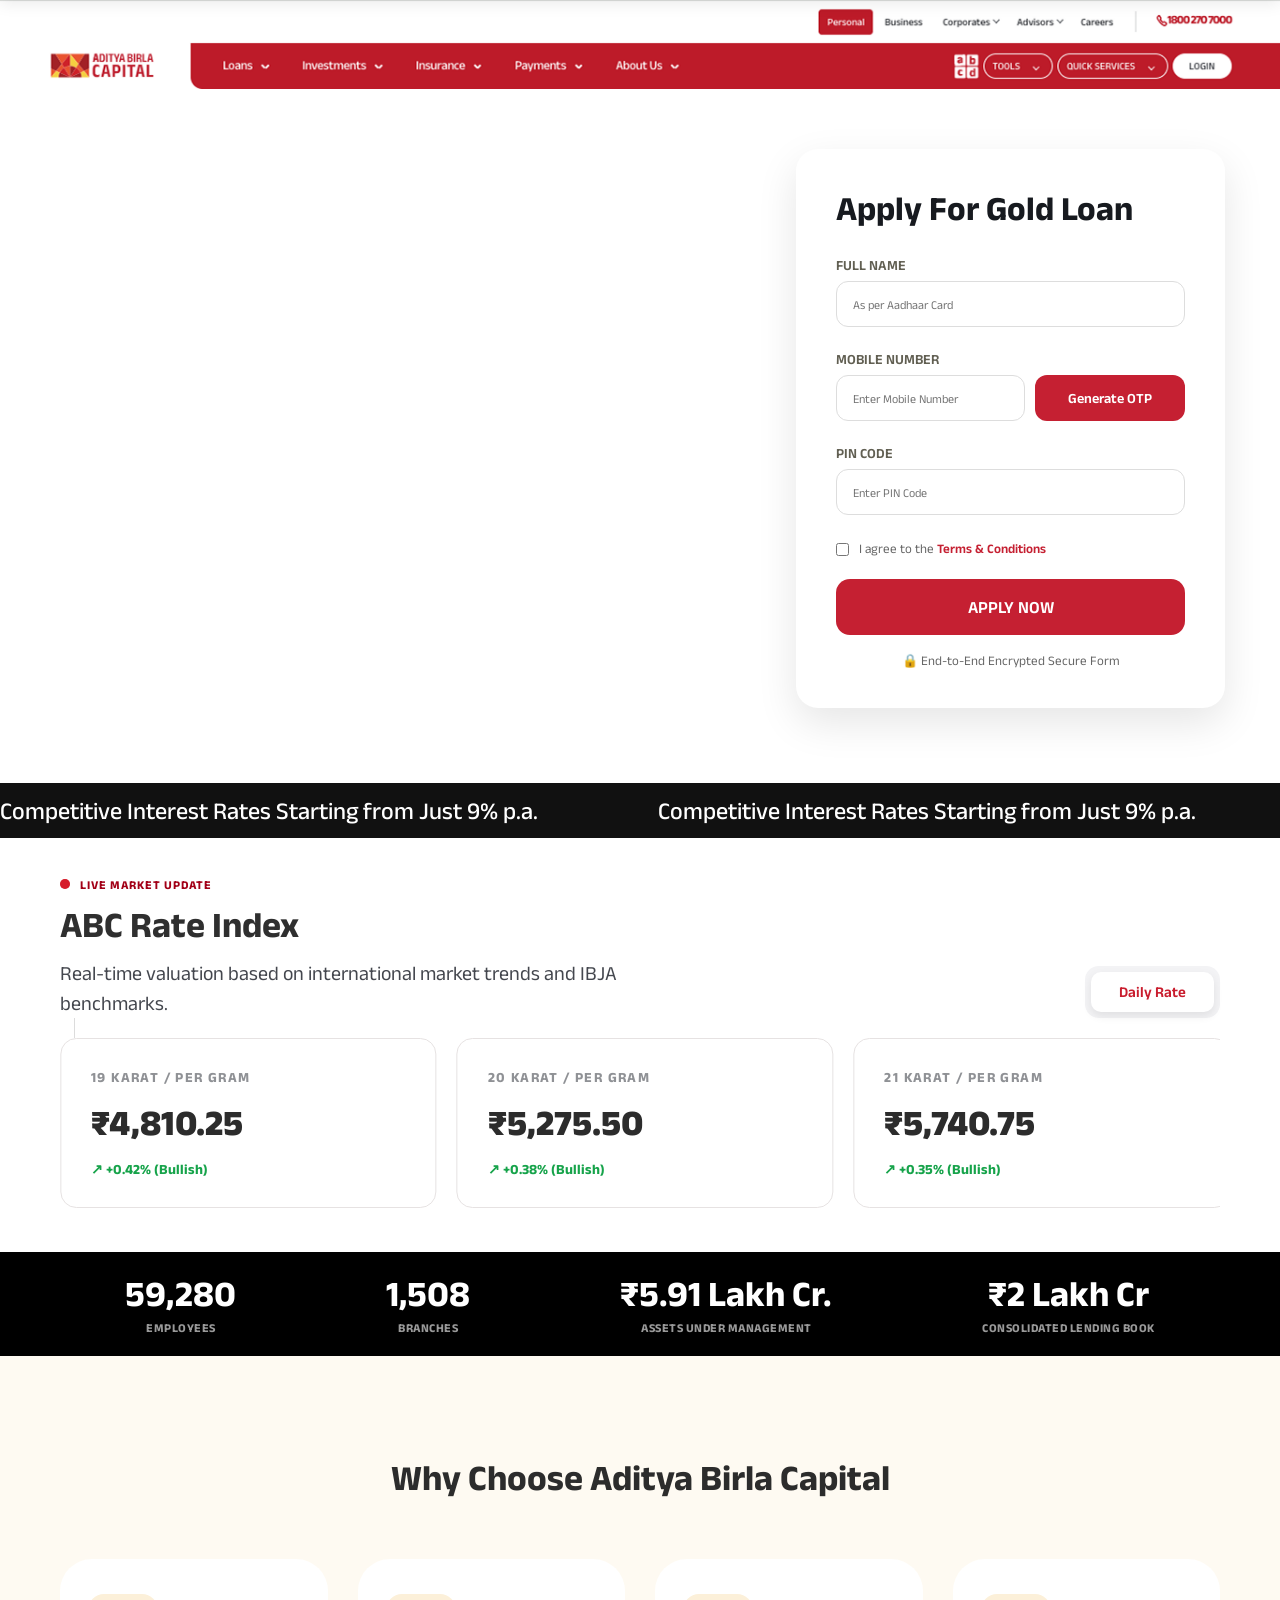
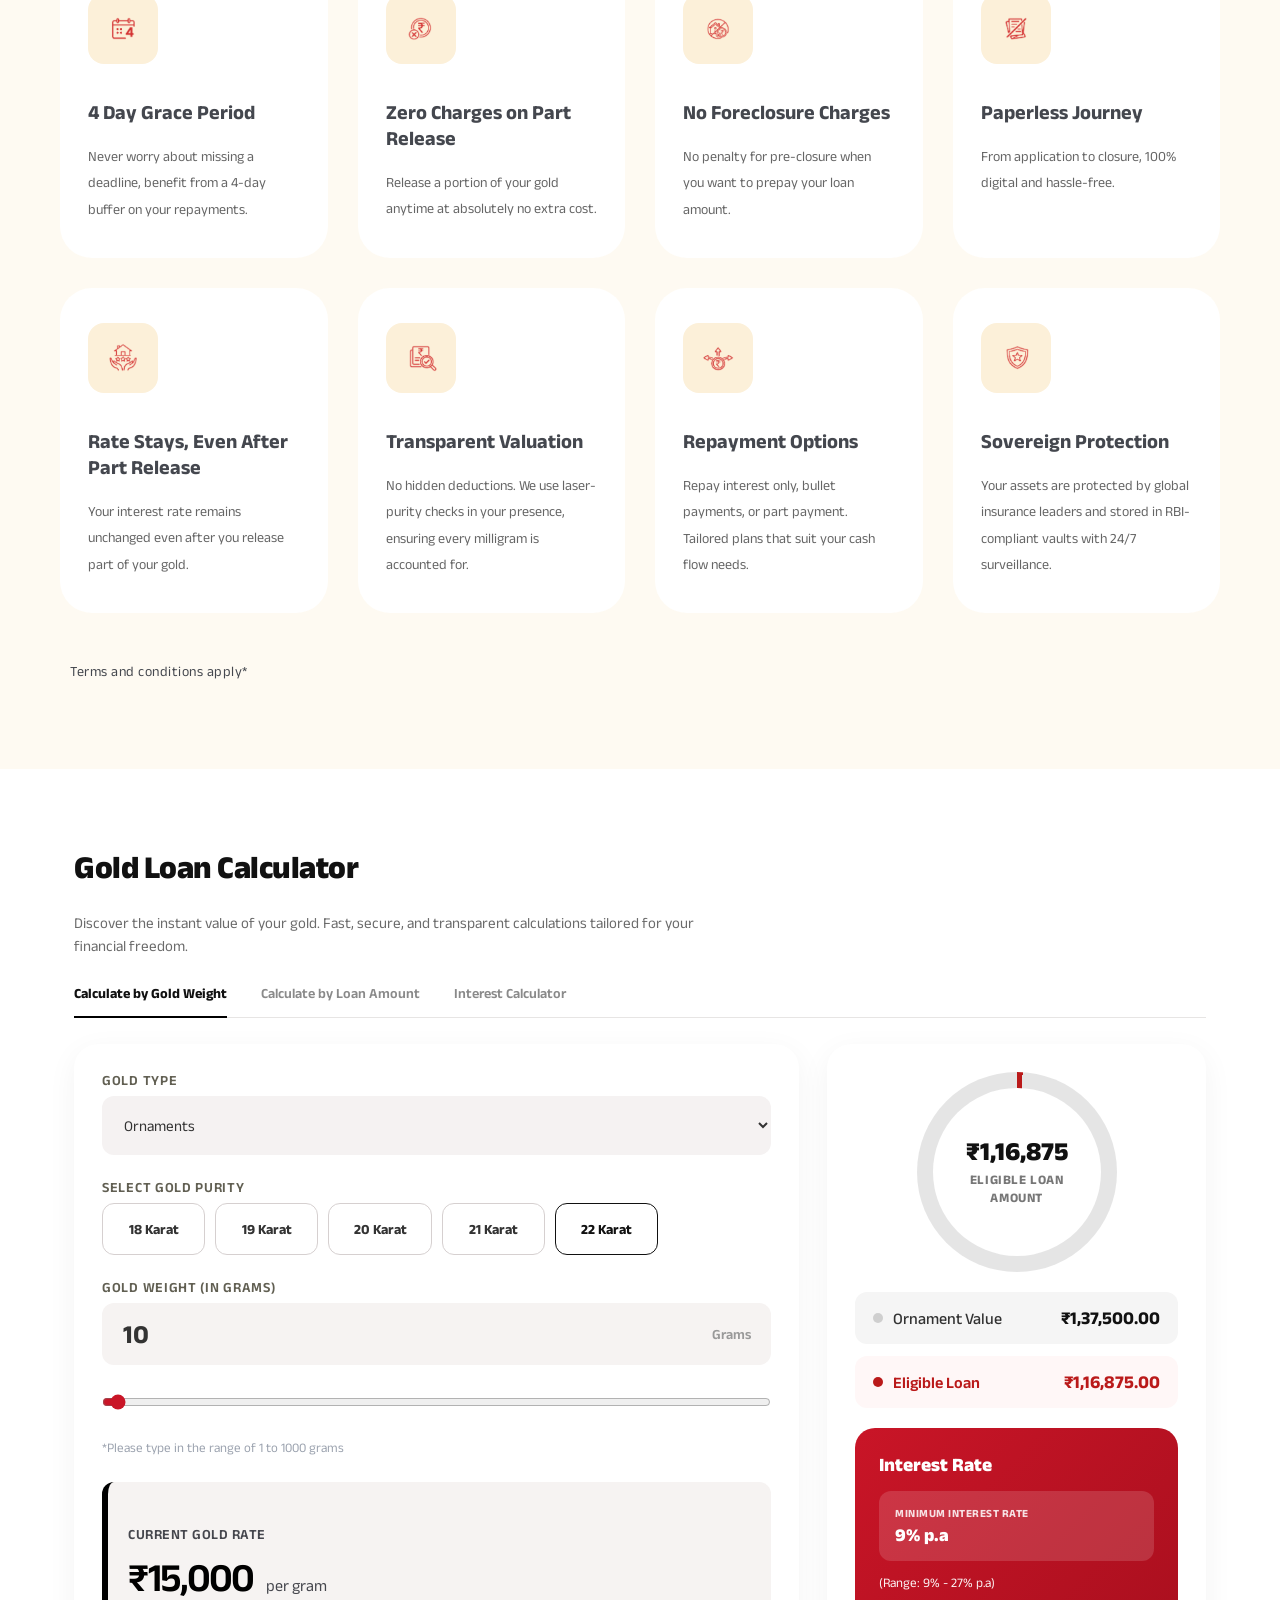
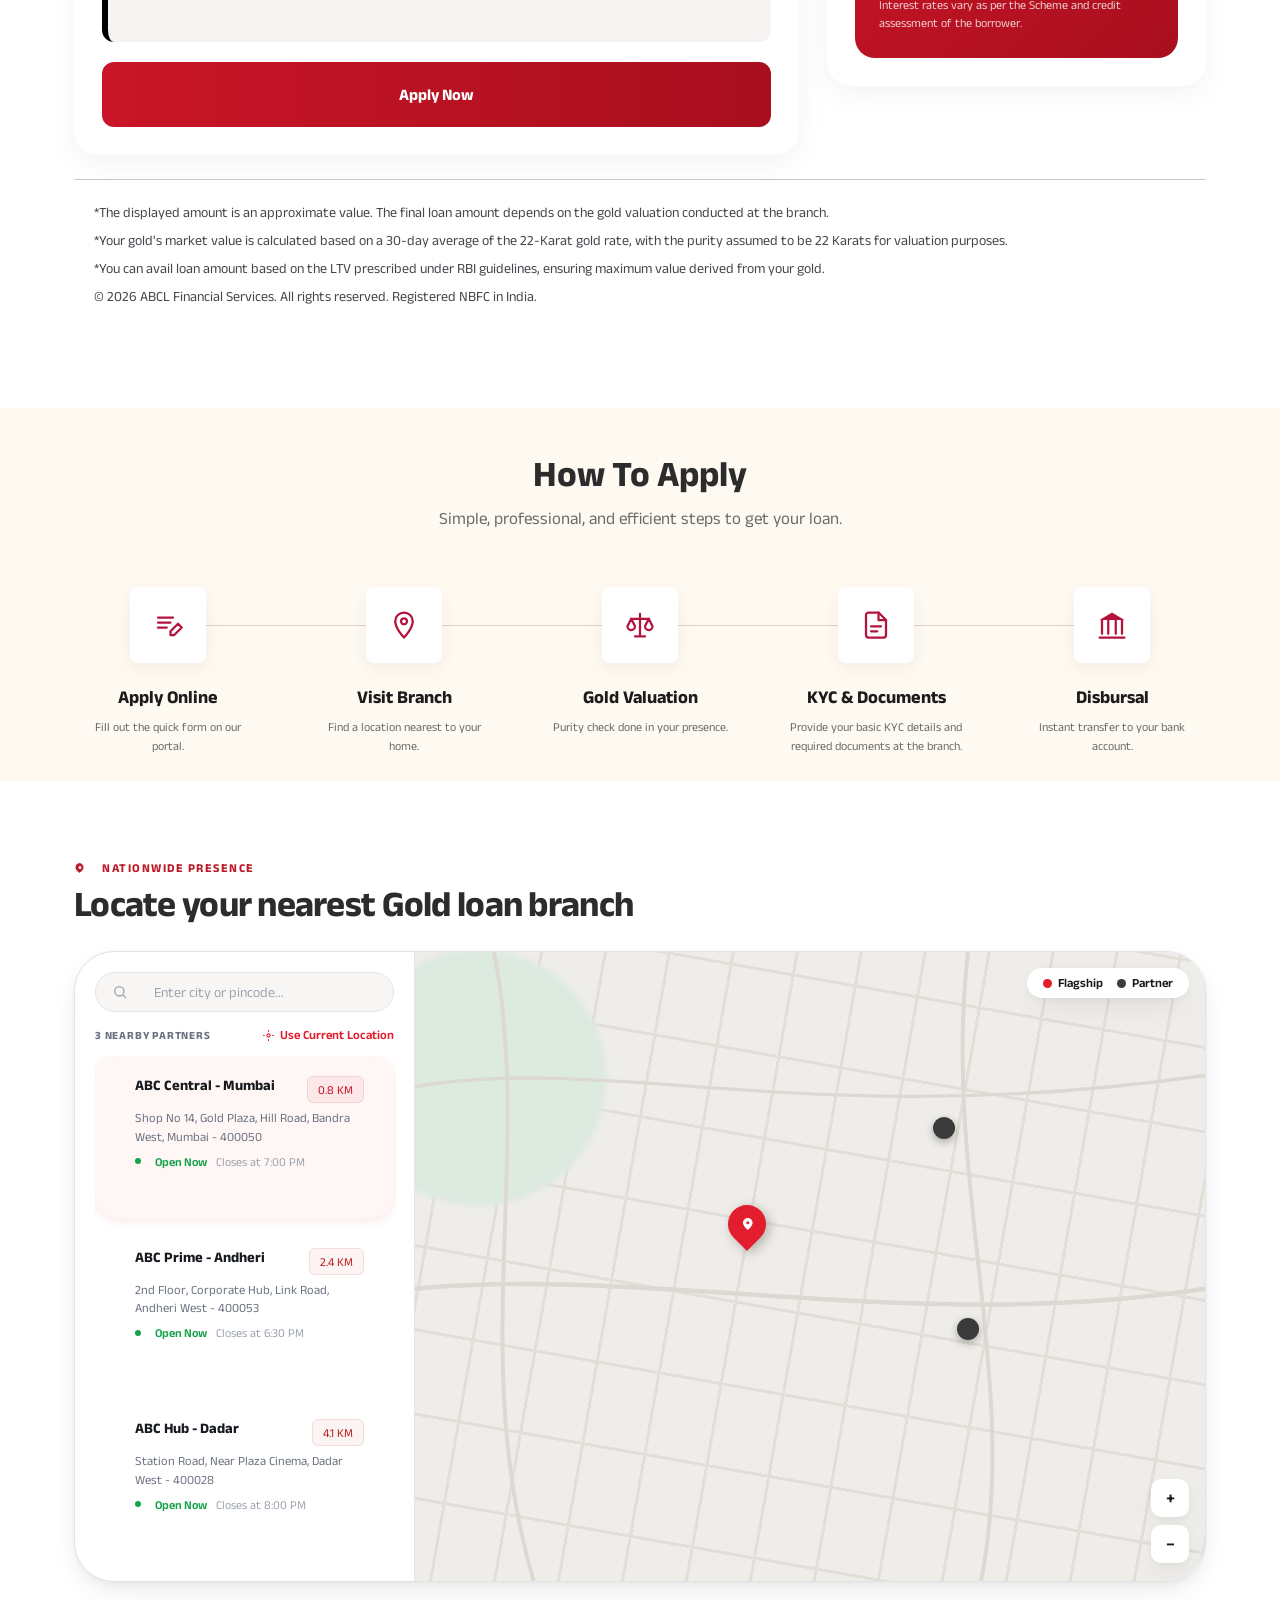
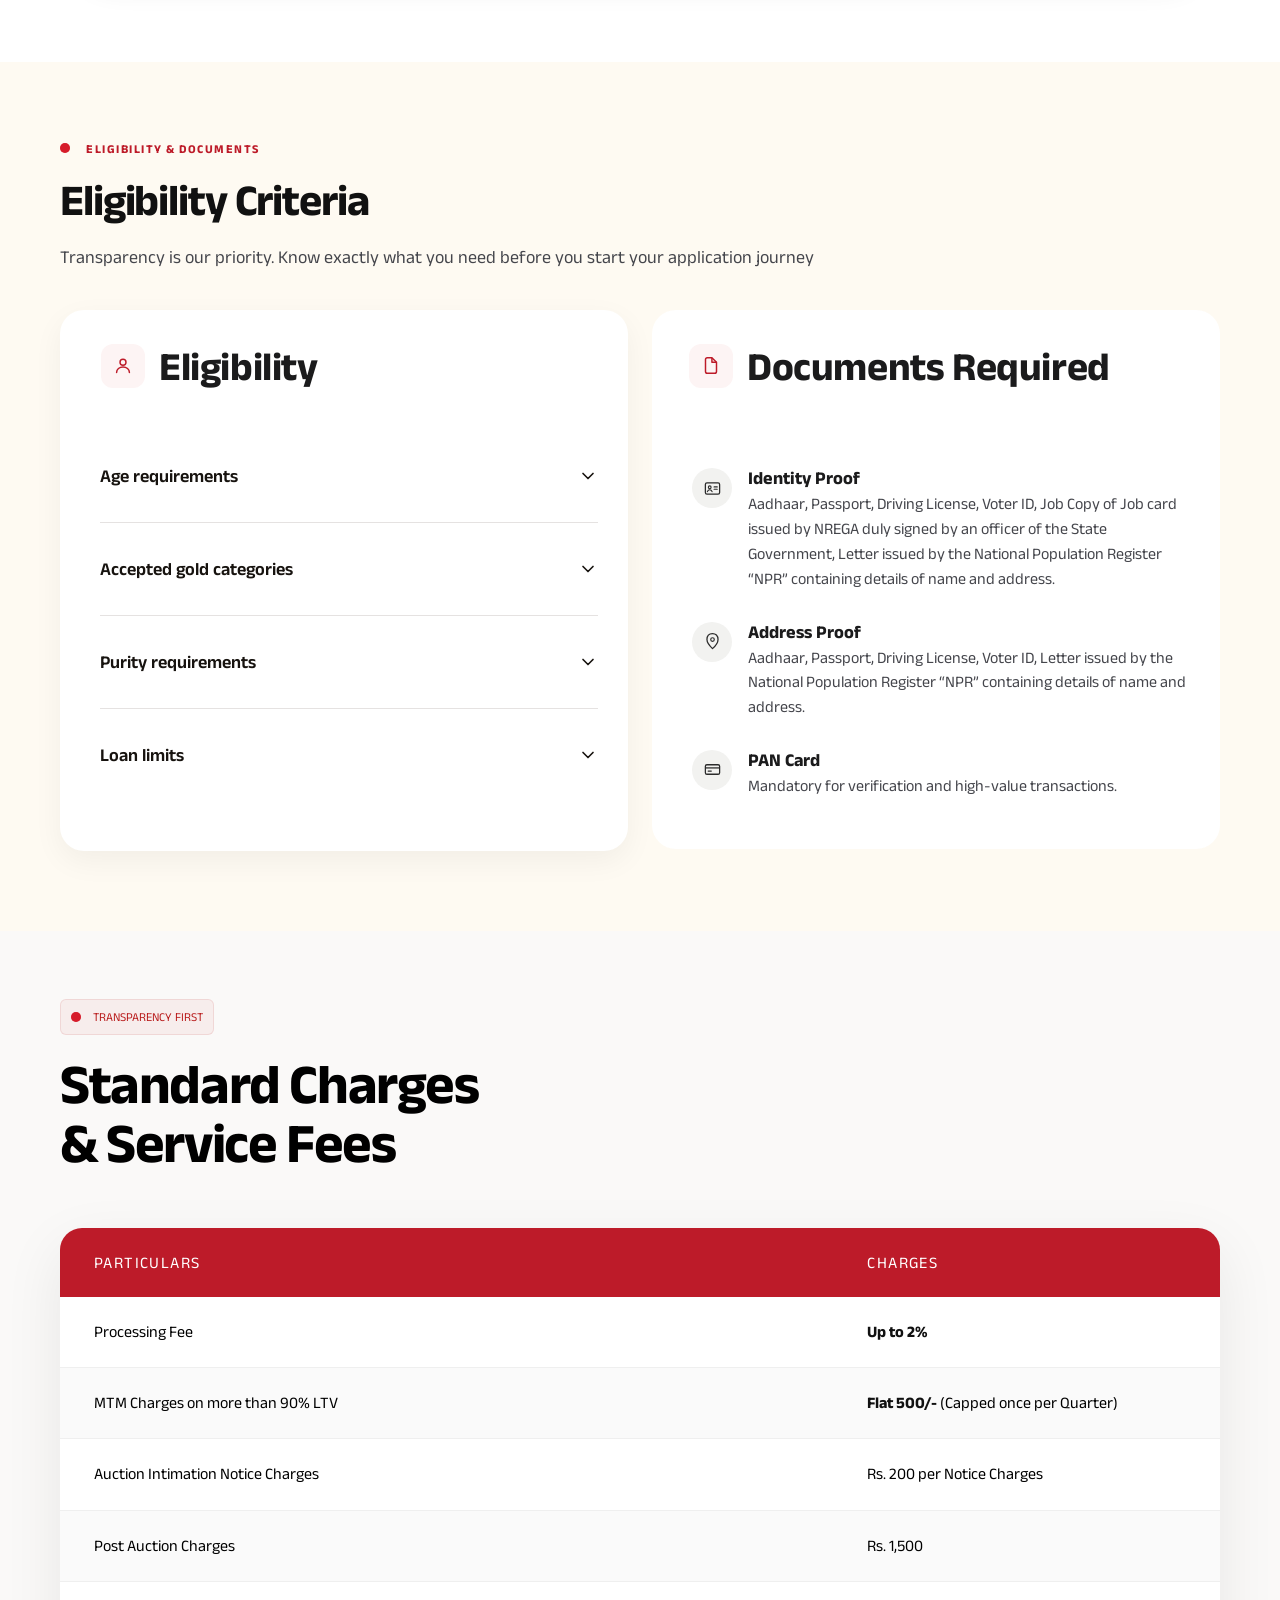
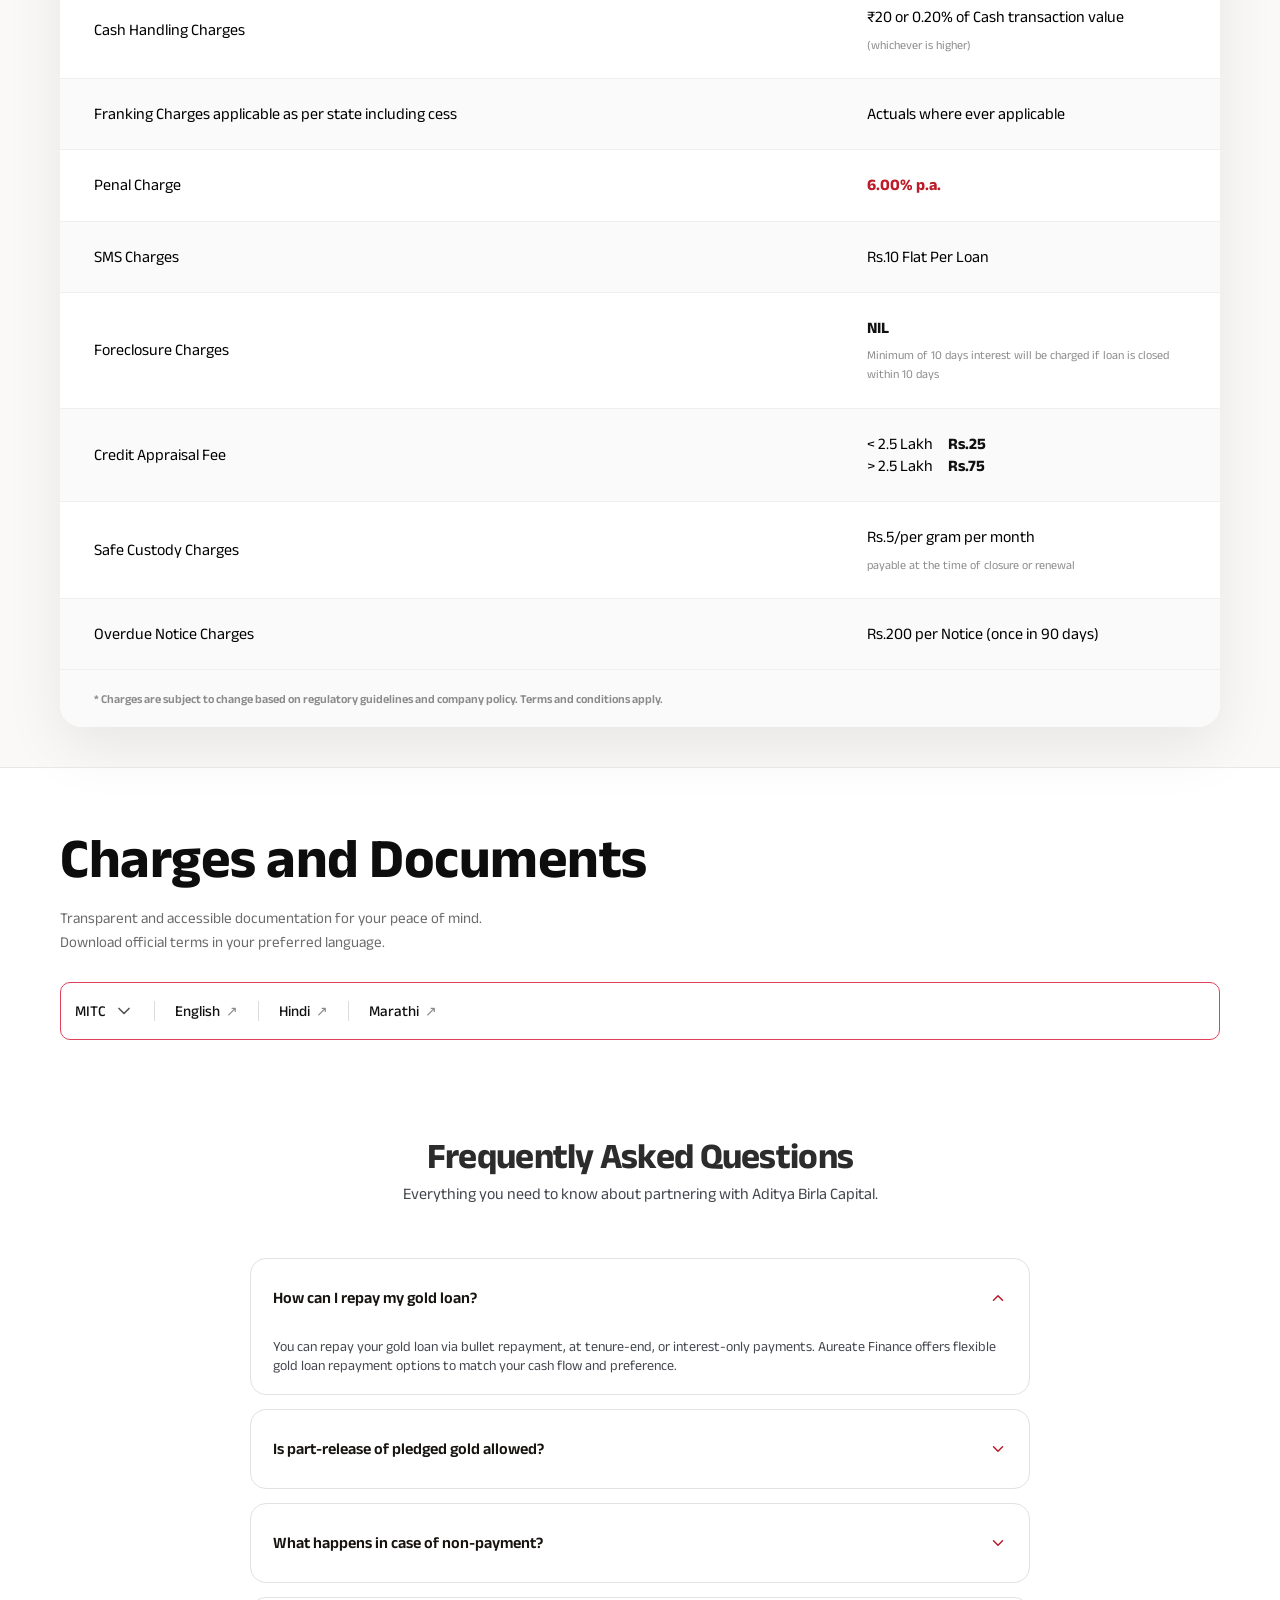
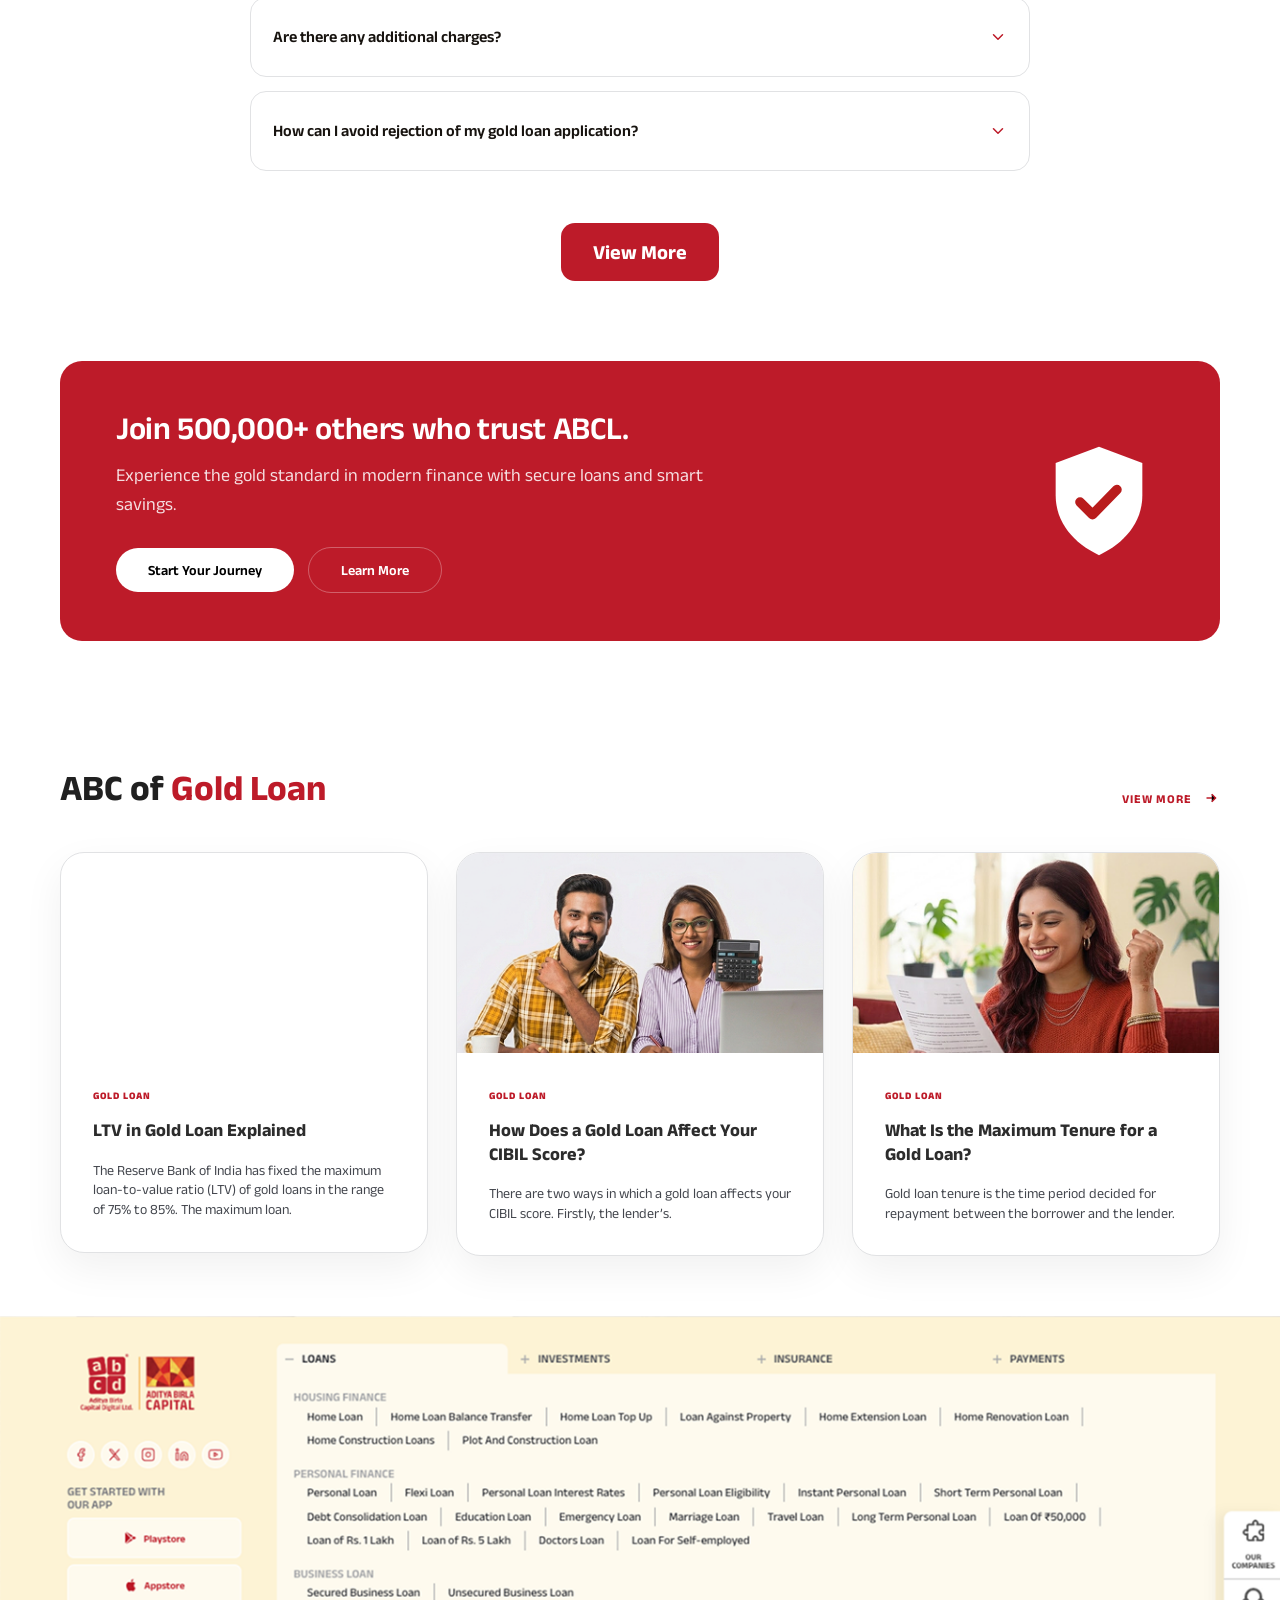
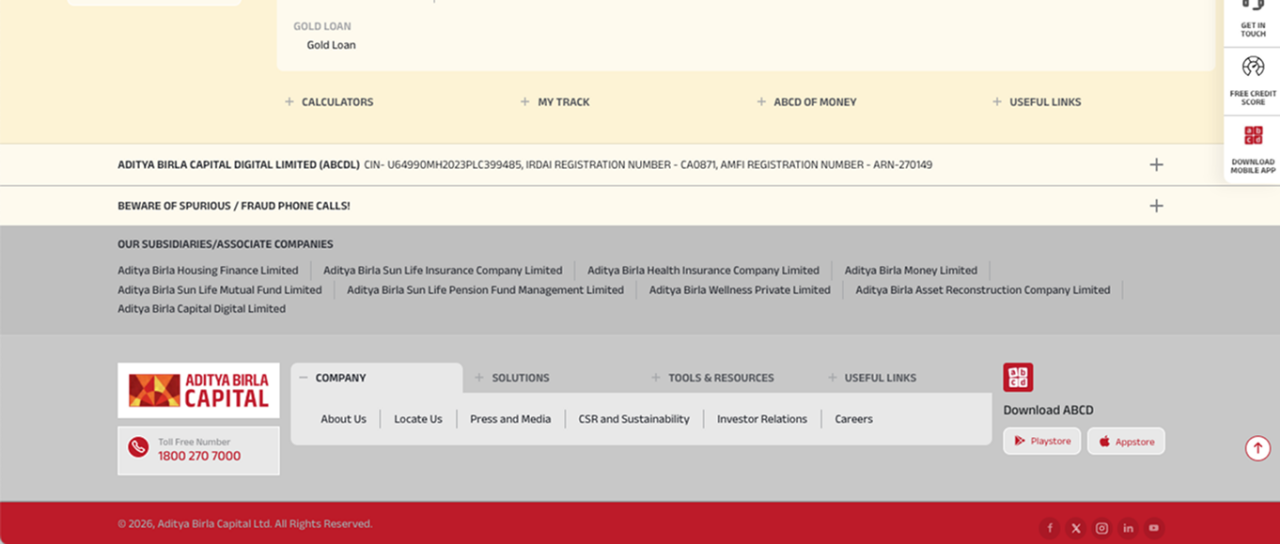
==== commit bd0ddca7: "Add files via upload" ====
--- a/index.html
+++ b/index.html
@@ -38,12 +38,18 @@
 
           <div class="swiper-wrapper">
 
+          
+
+             <div class="swiper-slide">
+              <img src="img/first banner (1).jpg" alt="">
+            </div>
+
             <div class="swiper-slide">
-              <img src="img/ABC golad loan RGB-01.jpg.jpeg" alt="">
-            </div>
-
-            <div class="swiper-slide">
-              <img src="img/ABC golad loan RGB-02.jpg.jpeg" alt="">
+              <img src="img/first banner (3).jpg" alt="">
+            </div>
+
+             <div class="swiper-slide">
+              <img src="img/first banner (4).jpg" alt="">
             </div>
 
             
@@ -247,7 +253,7 @@
           </li>
 
           <li>
-            <a href="#Branch-Locators" class="nav-link">
+            <a href="#Locators" class="nav-link">
               Branch Locators
             </a>
           </li>
@@ -375,6 +381,81 @@
           <div class="rate-cards">
 
             <!-- 18K -->
+            <div class="rate-card">
+              <span class="karat">
+                18 KARAT / PER GRAM
+              </span>
+
+              <h3 id="gold18">
+                ₹4,345.00
+              </h3>
+
+              <div class="trend bullish">
+                ↗ +0.45% (Bullish)
+              </div>
+            </div>
+
+            <!-- 19K -->
+            <div class="rate-card">
+              <span class="karat">
+                19 KARAT / PER GRAM
+              </span>
+
+              <h3 id="gold19">
+                ₹4,810.25
+              </h3>
+
+              <div class="trend bullish">
+                ↗ +0.42% (Bullish)
+              </div>
+            </div>
+
+            <!-- 20K -->
+            <div class="rate-card">
+              <span class="karat">
+                20 KARAT / PER GRAM
+              </span>
+
+              <h3 id="gold20">
+                ₹5,275.50
+              </h3>
+
+              <div class="trend bullish">
+                ↗ +0.38% (Bullish)
+              </div>
+            </div>
+
+            <!-- 21K -->
+            <div class="rate-card">
+              <span class="karat">
+                21 KARAT / PER GRAM
+              </span>
+
+              <h3 id="gold21">
+                ₹5,740.75
+              </h3>
+
+              <div class="trend bullish">
+                ↗ +0.35% (Bullish)
+              </div>
+            </div>
+
+            <!-- 22K -->
+            <div class="rate-card">
+              <span class="karat">
+                22 KARAT / PER GRAM
+              </span>
+
+              <h3 id="gold22">
+                ₹6,105.80
+              </h3>
+
+              <div class="trend bullish">
+                ↗ +0.32% (Bullish)
+              </div>
+            </div>
+
+
             <div class="rate-card">
               <span class="karat">
                 18 KARAT / PER GRAM
@@ -751,10 +832,10 @@
             <div class="form-group">
               <label class="field-label" for="loanAmountInput">Loan Amount (₹)</label>
               <div class="input-box">
-                <input id="loanAmountInput" type="number" min="5000" max="500000000" step="1000" value="50000000" />
-              </div>
-              <input class="range-slider" id="loanAmountSlider" type="range" min="5000" max="500000000" step="1000"
-                value="50000000" />
+                <input id="loanAmountInput" type="number" min="5000" max="50000000" step="1000" value="5000" />
+              </div>
+              <input class="range-slider" id="loanAmountSlider" type="range" min="5000" max="50000000" step="1000"
+                value="5000" />
               <div class="help-row">
                 <span>Min: ₹5,000</span>
                 <span>Max: ₹5cr</span>
@@ -1011,7 +1092,7 @@
   <!-- map locator -->
 
 
-  <div class="locator" id="Branch-Locators">
+  <div class="locator" id="Locators">
     <div class="eyebrow">
       <svg width="12" height="12" viewBox="0 0 24 24" fill="currentColor">
         <path
@@ -1123,8 +1204,7 @@
         <p class="eyebrow"><span class="live-dot"></span></span>Eligibility &amp; Documents</p>
         <h1 class="section-title">Eligibility Criteria</h1>
         <p class="section-subtitle">
-          Transparency is our priority. Know exactly what you need before you start your
-          application journey with ABCL Finance.
+          Transparency is our priority. Know exactly what you need before you start your application journey
         </p>
       </header>
 
@@ -1422,6 +1502,63 @@
     </div>
 
   </section>
+
+
+
+  <!-- Charges and Documents -->
+
+  
+
+<section class="charges-section">
+  <div class="charges-container">
+
+    <h2 class="charges-title">Charges and Documents</h2>
+    <p class="charges-subtitle">
+      Transparent and accessible documentation for your peace of mind.<br>
+      Download official terms in your preferred language.
+    </p>
+
+    <div class="charges-box">
+
+      <!-- Document type dropdown -->
+      <div class="doc-select-wrap">
+        <button class="doc-select" id="docSelectBtn" aria-haspopup="listbox" aria-expanded="false">
+          <span id="docSelectLabel">MITC</span>
+          <svg class="chevron" width="14" height="14" viewBox="0 0 24 24" fill="none">
+            <path d="M6 9l6 6 6-6" stroke="currentColor" stroke-width="2" stroke-linecap="round" stroke-linejoin="round"/>
+          </svg>
+        </button>
+
+        <ul class="doc-dropdown" id="docDropdown" role="listbox">
+          <li role="option" data-doc="mitc" class="active">MITC</li>
+          <li role="option" data-doc="soc">Schedule of Charges</li>
+          <li role="option" data-doc="gvm">Gold Valuation Methodology</li>
+        </ul>
+      </div>
+
+      <span class="divider"></span>
+
+      <!-- Language links -->
+      <div class="lang-links" id="langLinks">
+        <a href="#" class="lang-link" data-lang="en" target="_blank" rel="noopener">
+          English <span class="arrow">↗</span>
+        </a>
+        <span class="divider"></span>
+        <a href="#" class="lang-link" data-lang="hi" target="_blank" rel="noopener">
+          Hindi <span class="arrow">↗</span>
+        </a>
+        <span class="divider"></span>
+        <a href="#" class="lang-link" data-lang="mr" target="_blank" rel="noopener">
+          Marathi <span class="arrow">↗</span>
+        </a>
+      </div>
+
+    </div>
+
+  </div>
+</section>
+
+
 
 <!-- 12 section  faqs-->
 
@@ -1628,7 +1765,7 @@
           </button>
           <div class="faq-answer">
             <p>
-              The interest payable on a Gold Loan is calculated based on the loan amount, applicable interest rate, loan tenure, and the repayment option selected.<br>
+              The interest payable on a Gold Loan is calculated based on the loan amount, applicable interest rate, loan tenure, and the repayment option selected.
  
 Formula:
  
@@ -1636,14 +1773,15 @@
  
 Example:
  
-If you avail a Gold Loan of ₹1,00,000 at an interest rate of 12% p.a. for a tenure of 6 months:<br>
+If you avail a Gold Loan of ₹1,00,000 at an interest rate of 12% p.a. for a tenure of 6 months:
  
-•  Interest Payable: ₹6,000<br>
-•  Total Amount Payable: ₹1,06,000<br>
+•  Interest Payable: ₹6,000
+•  Total Amount Payable: ₹1,06,000
  
 Note: The actual interest payable may vary depending on the repayment option selected, applicable charges, and the terms and conditions of the loan.</p>
           </div>
         </div>
+
 
       </div>
 
@@ -1651,12 +1789,20 @@
       <div class="faq-cta-wrap">
         <button class="faq-toggle-btn" id="faqToggleBtn" type="button" aria-expanded="false" aria-controls="faqList">
           <span class="faq-toggle-label">View More</span>
-          <svg class="faq-toggle-icon" viewBox="0 0 24 24" fill="none">
+          <!-- <svg class="faq-toggle-icon" viewBox="0 0 24 24" fill="none">
             <path d="M5 12h14M13 6l6 6-6 6" stroke="currentColor" stroke-width="2" stroke-linecap="round"
               stroke-linejoin="round" />
-          </svg>
+          </svg> -->
         </button>
       </div>
+
+
+
+      <path d="M12 19V5M5 12l7-7 7 7"
+      stroke="currentColor"
+      stroke-width="2"
+      stroke-linecap="round"
+      stroke-linejoin="round"></path>
 
     </div>
   </section>
@@ -1798,7 +1944,16 @@
       <div class="slider-dots" id="sliderDots"></div>
 
      
-      <div class="cta-banner">
+      
+
+    </div>
+  </section> -->
+
+
+
+<section class="testimonials-section">
+    <div class="container">
+  <div class="cta-banner">
         <div class="cta-content">
           <h2 class="cta-title">Join 500,000+ others who trust ABCL.</h2>
           <p class="cta-subtitle">Experience the gold standard in modern finance with secure loans and smart savings.
@@ -1816,9 +1971,8 @@
           </svg>
         </div>
       </div>
-
-    </div>
-  </section> -->
+      </div>
+</section>
 
   <!-- ABC of Gold Loan -->
 
@@ -1858,7 +2012,7 @@
 
           <div class="card-image">
 
-            <img src="img/Gold Loan Banner Revised 2.png" alt="">
+            <img src="img/first banner (2).jpg" alt="">
 
           </div>
 
@@ -1972,4 +2126,4 @@
 
 </body>
 
-</html>
+</html>
--- a/index.css
+++ b/index.css
@@ -9,13 +9,12 @@
     font-family: 'Anek Latin', sans-serif;
     background:#fff;
     color:#222;
-}
-
-html,
-body{
-    width:100%;
+        padding: 0px 5px 0px 5px;
+        width:100%;
     overflow-x:hidden;
-}
+        
+}
+
 
 img{
     width:100%;
@@ -100,10 +99,6 @@
 /* Apply For Gold Loan */
 
 
-
-
-
-
 .hero-section{
     width:100%;
     padding:60px 0;
@@ -124,9 +119,8 @@
 
 }
 
-/*=========================================
-LEFT SLIDER
-=========================================*/
+/*
+LEFT SLIDEr*/
 
 .hero-slider{
 
@@ -175,23 +169,20 @@
 
 }
 
-
-
-
 .swiper-pagination-bullet-active{
 
     background:#c52032;
 
 }
 
-/*=========================================
+/*
 RIGHT FORM
-=========================================*/
+*/
 
 .hero-form{
 
     flex:0 0 40%;
-    max-width:40%;
+    max-width:37%;
 
 }
 
@@ -207,6 +198,18 @@
 
 }
 
+input#fullname {
+    padding: 0 16px;
+}
+input#mobileNumber {
+    padding: 0 16px;
+}
+
+input[type="text"] {
+    padding: 0 16px !important;
+}
+
+
 .form-card h2{
 
     font-size:34px;
@@ -217,9 +220,9 @@
 
 }
 
-/*=========================================
+/*
 FORM GROUP
-=========================================*/
+*/
 
 .form-group{
 
@@ -253,7 +256,7 @@
 
     border-radius:12px;
 
-    padding:0 16px;
+    padding:0 1px;
 
     font-size:12px;
 
@@ -267,9 +270,9 @@
 
 }
 
-/*=========================================
+/*
 MOBILE INPUT
-=========================================*/
+*/
 
 .mobile-wrapper{
 
@@ -309,9 +312,9 @@
 
 }
 
-/*=========================================
+/*
 CHECKBOX
-=========================================*/
+*/
 
 .checkbox-group{
 
@@ -349,9 +352,9 @@
 
 }
 
-/*=========================================
+/*
 BUTTON
-=========================================*/
+*/
 
 .submit-btn{
 
@@ -379,9 +382,9 @@
 
 }
 
-/*=========================================
+/*
 SECURE TEXT
-=========================================*/
+*/
 
 .secure-text{
 
@@ -394,9 +397,9 @@
     color:#666;
 
 }
-/*=========================================
+/*
 OTP MODAL
-=========================================*/
+*/
 
 .otp-modal{
     position:fixed;
@@ -461,9 +464,9 @@
     line-height:1.6;
 }
 
-/*=========================================
+/*
 OTP BOXES
-=========================================*/
+*/
 
 .otp-inputs{
     display:flex;
@@ -486,9 +489,12 @@
     border-color:#c52032;
 }
 
-/*=========================================
+
+
+
+/*
 VERIFY BUTTON
-=========================================*/
+*/
 
 .verify-btn{
     width:100%;
@@ -518,9 +524,9 @@
     text-decoration:underline;
 }
 
-/*=========================================
+/*
 LARGE SCREEN
-=========================================*/
+*/
 
 @media(min-width:1500px){
 
@@ -532,9 +538,9 @@
 
 
 .hero-container {
-    width: 100%;
+    max-width: 1500px;
     margin: auto;
-    padding: 0 60px;
+    padding: 20px 10px;
     display: flex;
     align-items: center;
     justify-content: space-between;
@@ -542,25 +548,55 @@
 }
 
 .form-card{
-    padding:45px;
+    padding:55px;
 }
 
 .form-card h2{
-    font-size:38px;
+    font-size:50px;
+}
+.form-group {
+    margin-bottom: 40px;
 }
 
 .glc-container {
     width: 100%;
-    max-width: 1400px !important;
+    max-width: 1500px !important;
     margin: 0 auto;
-    padding: 80px 44px 80px;
-}
-
-}
-
-/*=========================================
+    padding: 80px 4px 80px;
+}
+
+.form-group input {
+    width: 100%;
+    height: 65px;}
+
+    .form-group label {
+      margin-bottom: 10px;
+   
+    font-size: 18px;}
+
+    .form-group input {
+   
+    font-size: 16px;}
+
+    .submit-btn {
+    width: 100%;
+    height: 65px;}
+
+    .secure-text {
+    margin-top: 20px;
+    
+    font-size: 15px;}
+
+    .checkbox-group label {
+    font-size: 15px;
+    
+}
+
+}
+
+/*
 LAPTOP
-=========================================*/
+*/
 
 @media(max-width:1200px){
 
@@ -572,6 +608,8 @@
     padding:30px;
 }
 
+
+
 .form-card h2{
     font-size:30px;
 }
@@ -582,9 +620,9 @@
 
 }
 
-/*=========================================
+/*
 TABLET
-=========================================*/
+*/
 
 @media(max-width:991px){
 
@@ -612,9 +650,7 @@
 
 }
 
-/*=========================================
-MOBILE
-=========================================*/
+/*mobile*/
 
 @media(max-width:576px){
 
@@ -685,9 +721,6 @@
 
 }
 
-/*=========================================
-SMALL MOBILE
-=========================================*/
 
 @media(max-width:420px){
 
@@ -820,25 +853,6 @@
 
 }
 
-/* .nav-link.active::after{
-
-    content:"";
-
-    position:absolute;
-
-    left:0;
-
-    bottom:-28px;
-
-    width:100%;
-
-    height:4px;
-
-    background:#C91D2E;
-
-    border-radius:5px;
-
-} */
 
 /* Tablet */
 
@@ -1221,6 +1235,10 @@
 }
 
 
+
+
+
+
 /*=========================================
 TABS
 =========================================*/
@@ -1293,6 +1311,47 @@
 }
 
 
+.rate-slider {
+  position: relative;
+  width: 100%;
+}
+
+.rate-slider-viewport {
+  overflow: hidden;
+  width: 100%;
+}
+
+.rate-cards {
+  display: flex;
+  gap: 20px;
+  width: 100%;
+  will-change: transform;
+}
+
+/* Desktop: exactly 3 cards visible */
+.rate-card {
+  flex: 0 0 calc((100% - 40px) / 3); /* 100% - (2 gaps of 20px) / 3 cards */
+  box-sizing: border-box;
+  background: #fff;
+  border: 1px solid #eee;
+  border-radius: 12px;
+  padding: 20px;
+}
+
+/* Tablet: 2 cards visible */
+@media (max-width: 991px) {
+  .rate-card {
+    flex: 0 0 calc((100% - 20px) / 2); /* 100% - (1 gap of 20px) / 2 cards */
+  }
+}
+
+/* Mobile: exactly 1 card visible */
+@media (max-width: 767px) {
+  .rate-card {
+    flex: 0 0 100%;
+  }
+}
+
 /*=========================================
 CARDS
 =========================================*/
@@ -1397,7 +1456,7 @@
     }
 
     .rate-index-section .container{
-        max-width:1400px;
+        max-width:1500px;
     }
 
     .rate-left h2{
@@ -1410,7 +1469,7 @@
 
     .rate-card{
         padding:40px;
-        min-height:240px;
+        min-height:280px;
 
         flex:0 0 calc((100% - 30px) / 3) !important;
         width:calc((100% - 30px) / 3) !important;
@@ -2706,7 +2765,7 @@
 @media(min-width:1500px){
 
 .service-container{
-    max-width:1280px;
+    max-width:1500px;
 }
 
 .section-top h2{
@@ -2913,29 +2972,23 @@
     box-shadow:0 25px 60px rgba(0,0,0,.12);
 }
 
-/*==============================
-      IMAGE
-===============================*/
+
 
 .card-image{
-    height:260px;
+    height:200px;
     overflow:hidden;
 }
 
 .card-image img{
-    width:100%;
-    height:100%;
-    object-fit:cover;
+    /* width:100%;
+    height:100%; */
+    /* object-fit:cover; */
     transition:1s;
 }
 
 .insight-card:hover img{
     transform:scale(1.08);
 }
-
-/*==============================
-      CONTENT
-===============================*/
 
 .card-content{
     padding:32px;
@@ -2966,14 +3019,12 @@
     font-weight: 400;
 }
 
-/*==============================
-     LARGE SCREEN
-===============================*/
+
 
 @media(min-width:1500px){
 
 .insights-container{
-    max-width:1380px;
+    max-width:1500px;
 }
 
 .heading-left h2{
@@ -2994,9 +3045,7 @@
 
 }
 
-/*==============================
-      LAPTOP
-===============================*/
+
 
 @media(max-width:1200px){
 
@@ -3854,7 +3903,7 @@
 
 @media (min-width: 1500px) {
   .container {
-    max-width: 1000px;
+    max-width: 1500px;
   }
 
   .doc-list {
@@ -3874,9 +3923,9 @@
   }
 }
 
-@media (max-width: 860px) {
+@media (max-width: 460px) {
   .cta-banner {
-    flex-direction: row;
+    flex-direction: column-reverse;
     align-items: flex-start;
     padding: 40px;
   }
@@ -3884,7 +3933,7 @@
   .cta-icon {
     width: 72px;
     height: 72px;
-    align-self: center;
+    align-self: left;
   }
 }
 
@@ -4226,7 +4275,7 @@
   width: 100%;
   max-width: 1180px;
   margin: 0 auto;
-  padding: 80px 44px 80px;
+  padding: 80px 24px 80px;
 }
 
 /* Header */
@@ -4430,7 +4479,7 @@
   display: flex;
   align-items: center;
   justify-content: space-between;
-  padding: 18px 20px;
+  padding: 8px 20px;
  
   border-radius: 12px;
   background: #F6F3F2!important;
@@ -4540,9 +4589,9 @@
 /* Gold rate card */
 
 .rate-card {
-  min-height: 110px;
+  min-height: 120px;
   margin-bottom: 24px;
- padding:  30px 20px 30px 30px !important;
+ padding:  40px 20px 40px 30px !important;
   display: flex;
   align-items: center;
   justify-content: space-between;
@@ -4640,7 +4689,7 @@
   aspect-ratio: 1;
   margin: 0 auto 28px;
   padding: 30px;
-  border: 16px solid var(--primary);
+  /* border: 16px solid var(--primary); */
   border-radius: 50%;
   background: var(--white);
   display: flex;
@@ -4812,6 +4861,11 @@
     display: block !important;
 }
 
+
+
+
+
+
 /* Current Gold Rate */
 .rate-label {
     display: block;
@@ -5111,7 +5165,7 @@
 @media (max-width: 420px) {
   .purity-row,
   .purity-row-compact {
-    grid-template-columns: repeat(5, minmax(0, 1fr));
+    grid-template-columns: repeat(3, minmax(0, 1fr));
   }
 
   .breakdown-row {
@@ -5560,7 +5614,7 @@
 @media(min-width:1500px){
 
   .locator {
-    max-width: 1400px;
+    max-width: 1500px;
     margin: 0 auto;
     padding: 40px 24px 56px;
 }}
@@ -5638,6 +5692,15 @@
     /* padding: 24px 12px; */
   }
 
+  .input-box {
+    display: flex;
+    align-items: center;
+    justify-content: space-between;
+    padding: 8px 16px;
+    border-radius: 12px;
+    background: #F6F3F2 !important;
+}
+
   .stats-container {
     flex-wrap: wrap;
     gap: 4px 20px;
@@ -5708,11 +5771,7 @@
 /* all slider code here in mobile  */
 
 /* how to .btn-apply */
-/* ================================================
-   How To Apply Section - Mobile Slider CSS
-   Sirf mobile (<=768px) ke liye. Desktop layout untouched.
-   Colors/fonts/icons kuch bhi change nahi kiya hai.
-================================================ */
+ 
 
 @media (max-width: 768px) {
 
@@ -5756,11 +5815,6 @@
 
 /* blog section */
 
-/* ================================================
-   Strategic Insights Section - Mobile Slider CSS
-   Sirf mobile (<=768px) ke liye. Desktop grid untouched.
-   Colors/fonts/images kuch bhi change nahi kiya hai.
-================================================ */
 
 @media (max-width: 768px) {
 
@@ -5805,10 +5859,6 @@
 }
     /* form */
 
-    /* ================================================
-   Hero Form - Mobile Full Width Fix
-   Sirf mobile (<=768px) ke liye. Desktop layout untouched.
-================================================ */
 
 @media (max-width: 768px) {
 
@@ -5920,7 +5970,9 @@
   color: #44474E;
   font-weight: 400;
   margin: 0;
-}}
+}
+
+}
 
 
 /* Large Screen - 1500px and above */
@@ -6002,12 +6054,7 @@
 
 
 
-/* ============================================
-   TABLET FIX (768px - 991px)
-   Hero + Why Choose + How To Apply ko
-   slider ki jagah grid/row (desktop jaisa) rakho
-============================================ */
-
+/* tab */
 @media (min-width: 768px) and (max-width: 991px) {
 
     /* Hero: slider + form same row me, size chhoti */
@@ -6147,3 +6194,331 @@
 
 
 
+ /* <!-- Charges and Documents --> */
+
+
+.charges-section {
+  width: 100%;
+  padding: 56px 60px;
+  border-top: 1px solid #e7e7e7;
+}
+
+.charges-container {
+  max-width: 1200px;
+  margin: 0 auto;
+}
+
+.charges-title {
+  font-size: 56px;
+  font-weight: 700;
+  letter-spacing: -0.5px;
+  line-height: 1.2;
+  color: #0d0d0d;
+  margin-bottom: 14px;
+}
+
+.charges-subtitle {
+  font-size: 15px;
+  line-height: 1.6;
+  color: #6b6b6b;
+  margin-bottom: 28px;
+  max-width: 520px;
+}
+
+/* Box that holds dropdown + language links */
+.charges-box {
+  display: flex;
+  align-items: center;
+  flex-wrap: wrap;
+  border: 1.5px solid #e0405a;
+  border-radius: 10px;
+  padding: 4px 8px;
+  gap: 0;
+  background: #ffffff;
+}
+
+.divider {
+  width: 1px;
+  height: 20px;
+  background: #dcdcdc;
+  flex-shrink: 0;
+  margin: 0 14px;
+}
+
+/* Dropdown */
+.doc-select-wrap {
+  position: relative;
+  flex-shrink: 0;
+}
+
+.doc-select {
+  display: flex;
+  align-items: center;
+  gap: 8px;
+  background: none;
+  border: none;
+  font-size: 15px;
+  font-weight: 500;
+  color: #111111;
+  padding: 14px 6px;
+  cursor: pointer;
+  font-family: inherit;
+  white-space: nowrap;
+}
+
+.doc-select .chevron {
+  transition: transform 0.2s ease;
+  color: #555;
+}
+
+.doc-select[aria-expanded="true"] .chevron {
+  transform: rotate(180deg);
+}
+
+.doc-dropdown {
+  list-style: none;
+  position: absolute;
+  top: calc(100% + 8px);
+  left: 0;
+  min-width: 240px;
+  background: #ffffff;
+  border: 1px solid #e5e5e5;
+  border-radius: 10px;
+  box-shadow: 0 10px 30px rgba(0, 0, 0, 0.12);
+  padding: 6px;
+  display: none;
+  z-index: 20;
+}
+
+.doc-dropdown.open {
+  display: block;
+}
+
+.doc-dropdown li {
+  padding: 10px 12px;
+  font-size: 14px;
+  border-radius: 6px;
+  cursor: pointer;
+  color: #333;
+}
+
+.doc-dropdown li:hover {
+  background: #f5f5f5;
+}
+
+.doc-dropdown li.active {
+  background: #fdecef;
+  color: #e0405a;
+  font-weight: 600;
+}
+
+/* Language links */
+.lang-links {
+  display: flex;
+  align-items: center;
+  flex-wrap: wrap;
+  flex: 1;
+}
+
+.lang-link {
+  display: inline-flex;
+  align-items: center;
+  gap: 6px;
+  font-size: 15px;
+  font-weight: 500;
+  color: #111111;
+  text-decoration: none;
+  padding: 14px 6px;
+  white-space: nowrap;
+  transition: color 0.15s ease;
+}
+
+.lang-link:hover {
+  color: #e0405a;
+}
+
+.lang-link .arrow {
+  font-size: 14px;
+  color: #888;
+}
+
+.lang-link:hover .arrow {
+  color: #e0405a;
+}
+
+/* ===== Tablet ===== */
+@media (max-width: 768px) {
+  .charges-title {
+    font-size: 28px;
+  }
+
+  .charges-box {
+    padding: 6px 10px;
+  }
+
+  .divider {
+    margin: 0 10px;
+  }
+}
+
+/* ===== Mobile ===== */
+@media (max-width: 560px) {
+  .charges-section {
+    padding: 40px 16px;
+  }
+
+  .charges-title {
+    font-size: 24px;
+  }
+
+  .charges-subtitle {
+    font-size: 14px;
+  }
+
+  .charges-box {
+    flex-direction: column;
+    align-items: stretch;
+    padding: 6px;
+    border-radius: 14px;
+  }
+
+  .doc-select-wrap {
+    width: 100%;
+  }
+
+  .doc-select {
+    width: 100%;
+    justify-content: space-between;
+    padding: 14px 10px;
+  }
+
+  .doc-dropdown {
+    width: 100%;
+    left: 0;
+    right: 0;
+    min-width: unset;
+  }
+
+  .charges-box > .divider {
+    display: none;
+  }
+
+  .lang-links {
+    flex-direction: column;
+    align-items: stretch;
+    border-top: 1px solid #eee;
+    padding-top: 4px;
+  }
+
+  .lang-links .divider {
+    display: none;
+  }
+
+  .lang-link {
+    width: 100%;
+    padding: 12px 10px;
+    border-bottom: 1px solid #f2f2f2;
+  }
+
+  .lang-link:last-child {
+    border-bottom: none;
+  }
+
+  input#weightInput {
+    padding-left: 0px;
+}
+}
+
+@media(min-width:1500px){
+
+    
+.charges-section {
+  width: 100%;
+  padding: 56px 60px;
+  border-top: 1px solid #e7e7e7;
+}
+
+.charges-container {
+  max-width: 1500px;
+  margin: 0 auto;
+}
+
+.container {
+    max-width: 1500px !important;
+    padding: 0 20px!important;
+}
+
+}
+
+
+.result-ring {
+  --pct: 0;                       /* JS updates this (0 to 100) */
+
+  width: 200px;
+  height: 200px;
+  border-radius: 50%;
+  margin: 0 auto 20px;
+
+  /* red for the filled portion, gray for the rest */
+  background: conic-gradient(
+    #BA1A1A calc(var(--pct) * 1%),
+    #e5e5e5 0
+  );
+
+  display: flex;
+  flex-direction: column;
+  align-items: center;
+  justify-content: center;
+  position: relative;
+
+  transition: background 0.4s ease;
+}
+
+/* inner white circle creates the "ring" (donut) look */
+.result-ring::before {
+  content: "";
+  position: absolute;
+  inset: 16px;               /* controls ring thickness — bigger = thinner ring */
+  border-radius: 50%;
+  background: #fff;
+}
+
+.result-value,
+.result-label {
+  position: relative;
+  z-index: 1;
+}
+
+.result-value {
+  display: block;
+  font-size: 26px;
+  font-weight: 800;
+  color: #111;
+}
+
+.result-label {
+  display: block;
+  font-size: 13px;
+  color: #777;
+  margin-top: 4px;
+}
+
+@media (max-width: 480px) {
+  .result-ring {
+    width: 160px;
+    height: auto;
+  }
+
+  .result-value {
+    font-size: 20px;
+  }
+
+  .nav-link.active {
+    color: #000 !important;
+    font-weight: 600;
+}
+}
+
+
+
+
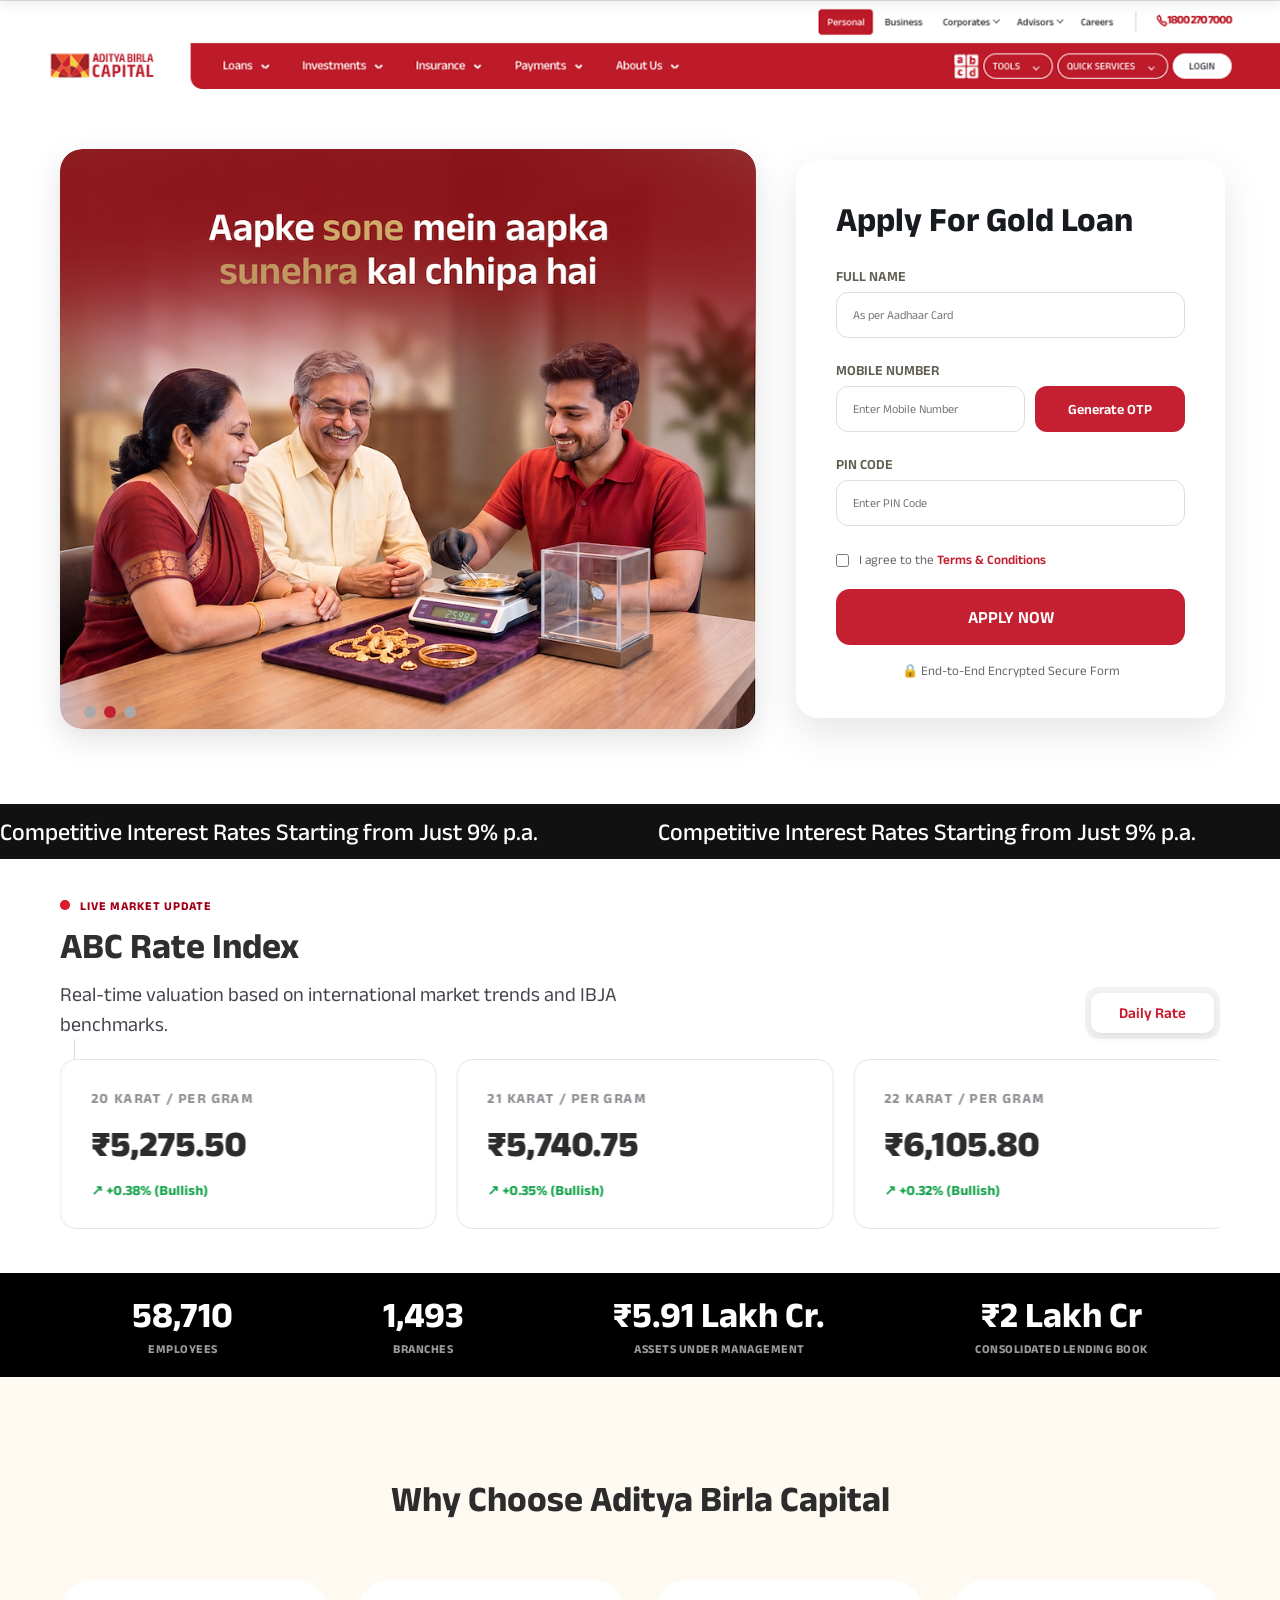
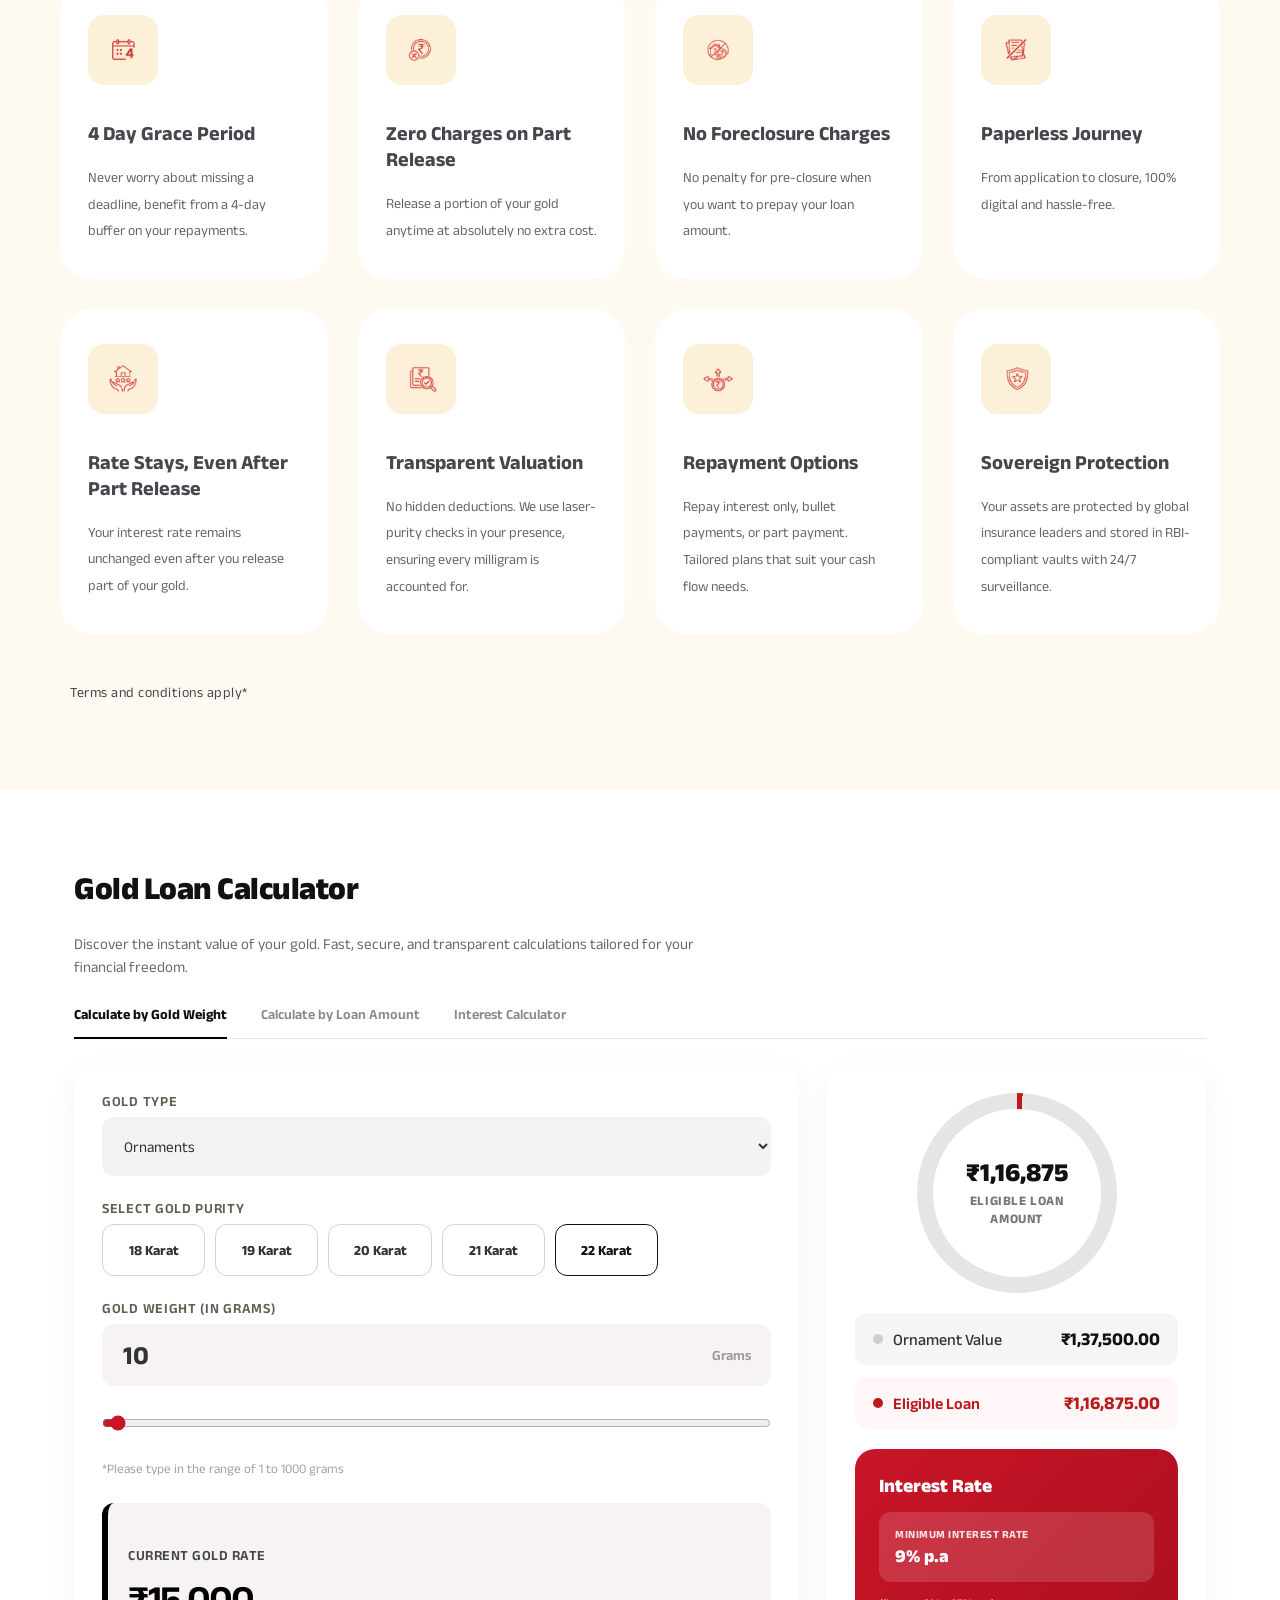
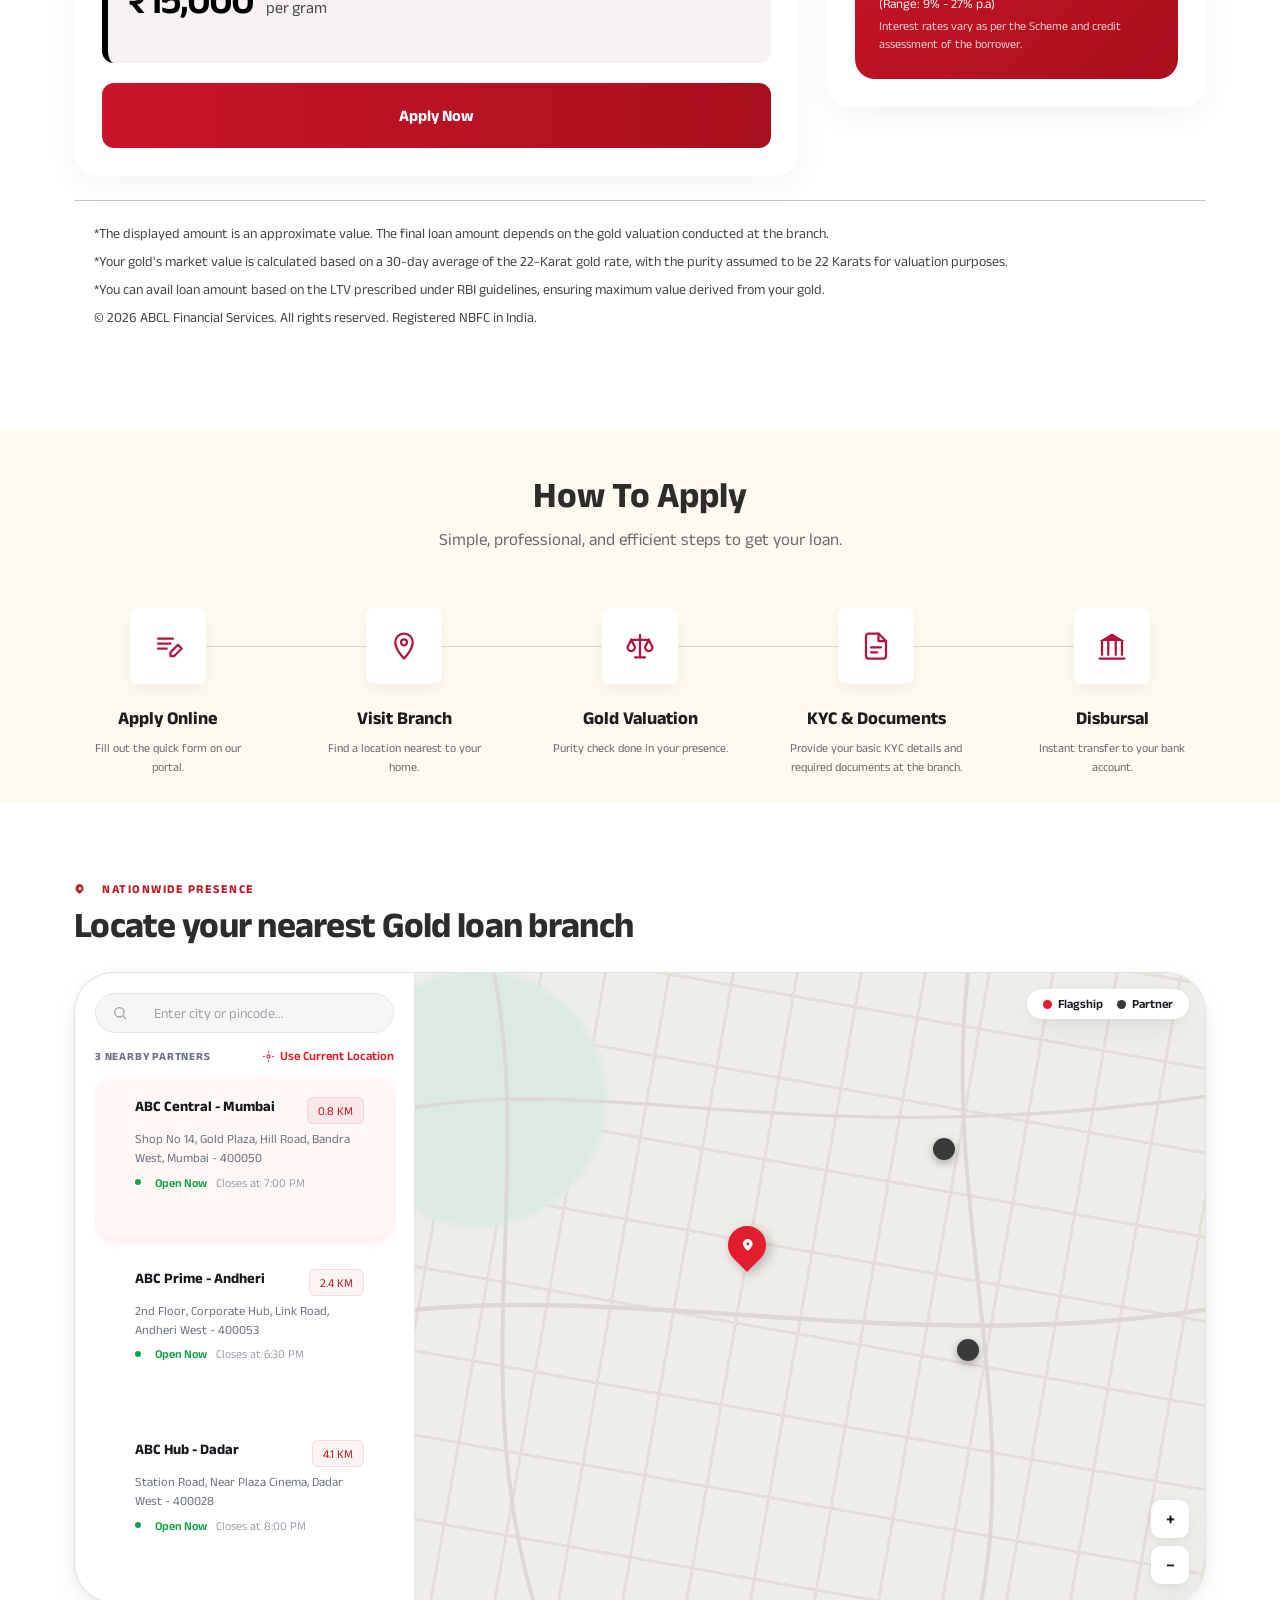
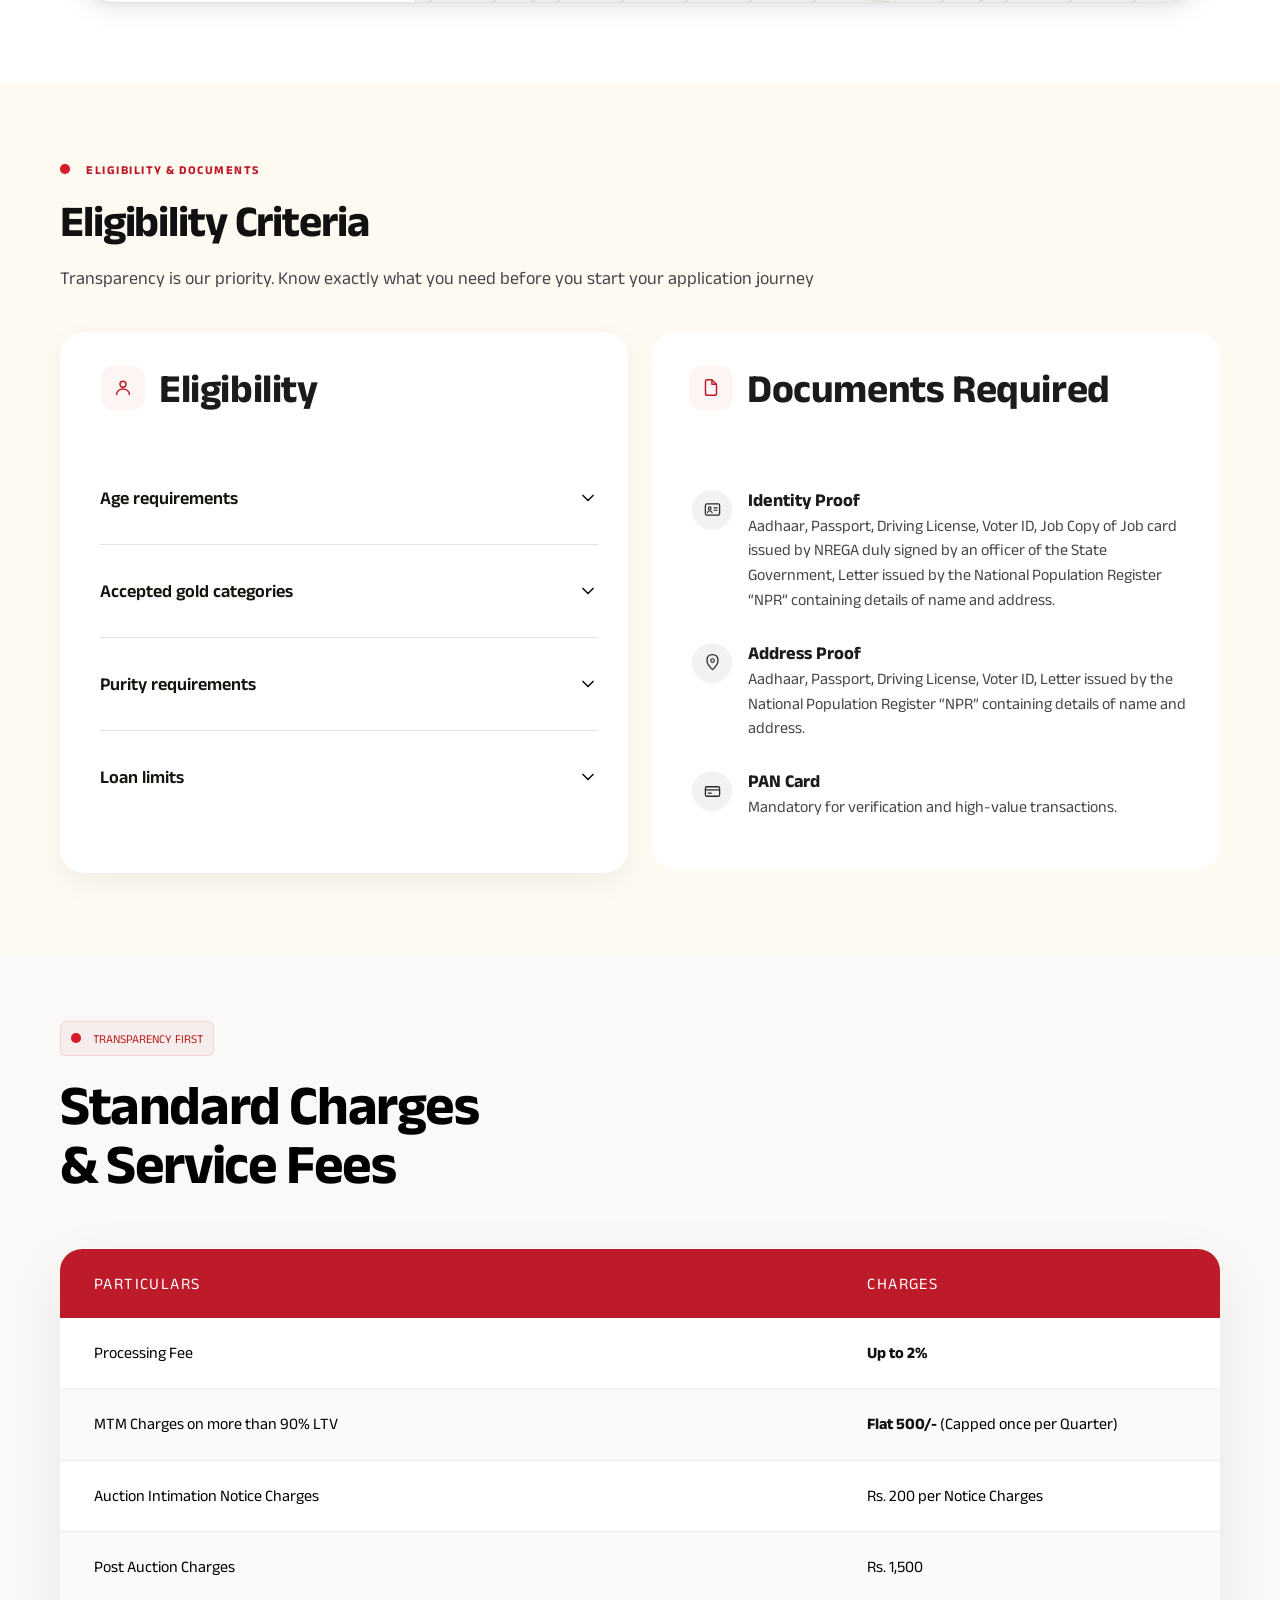
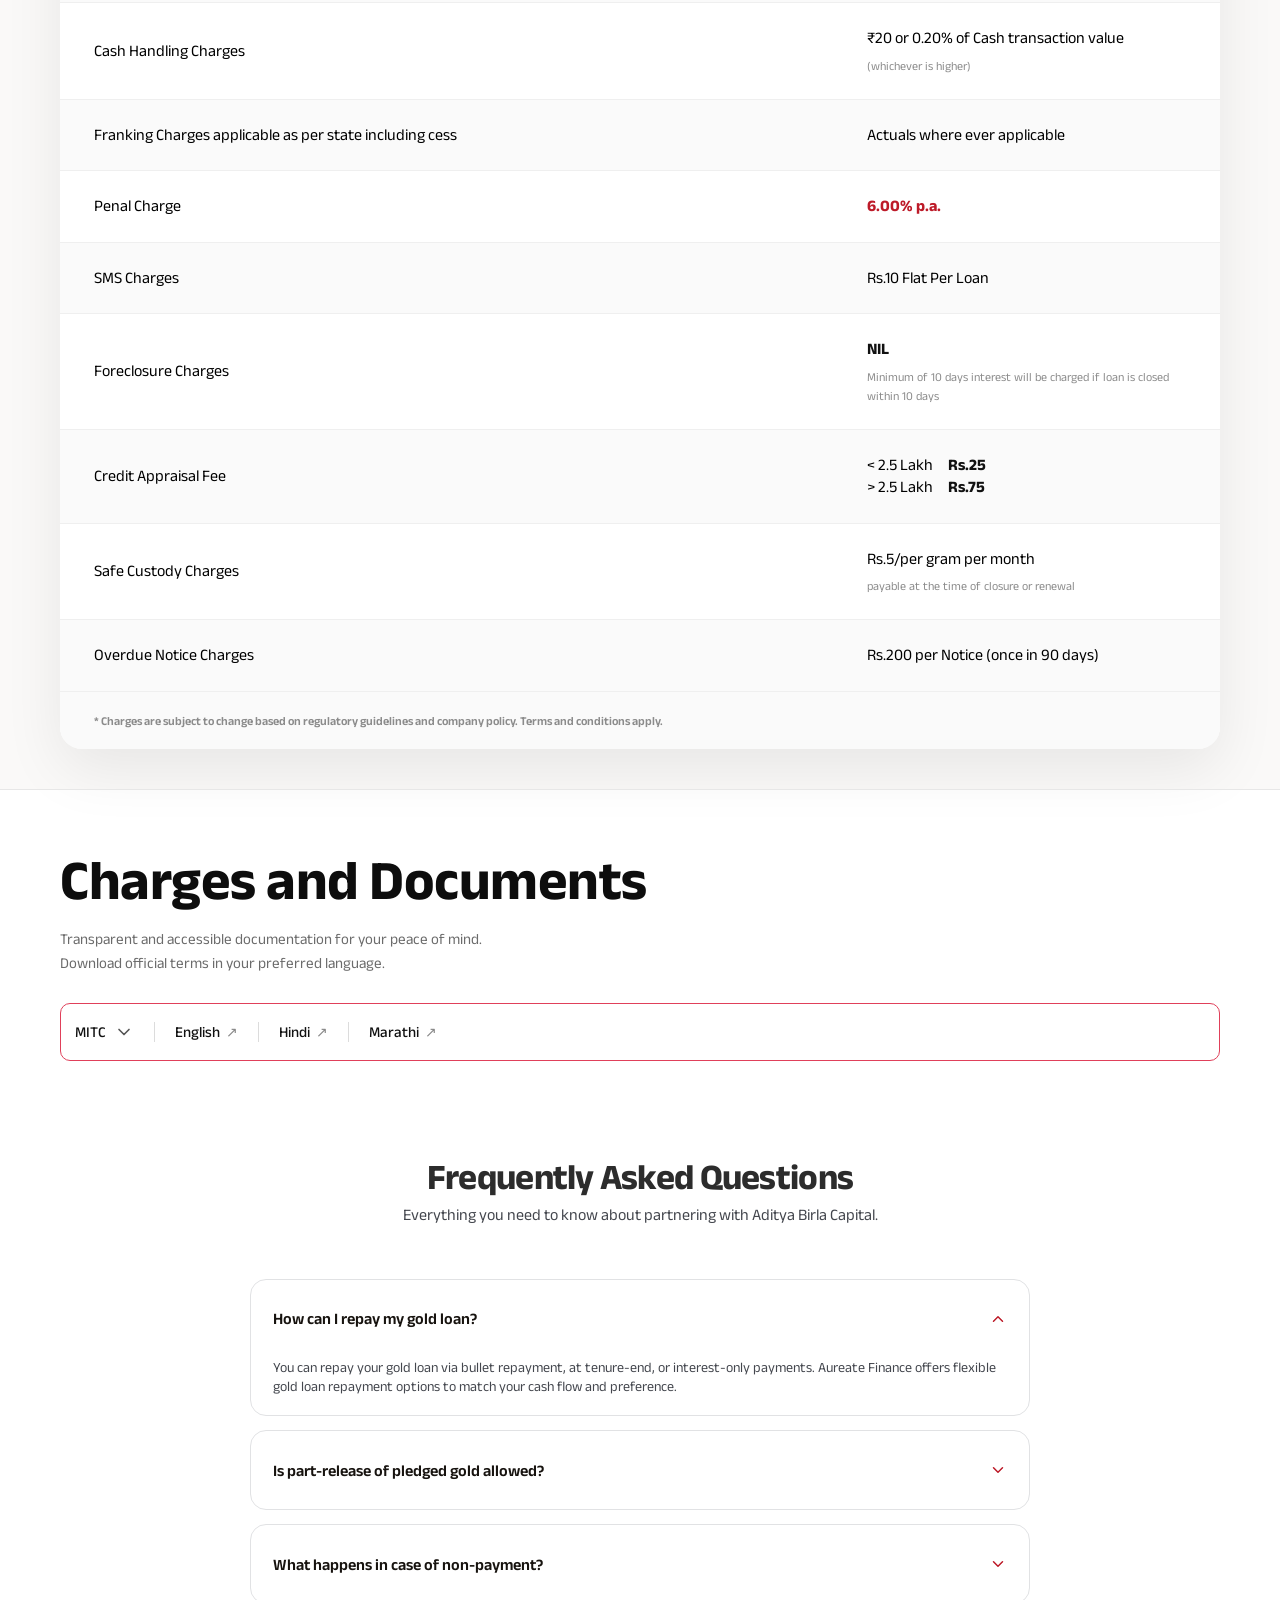
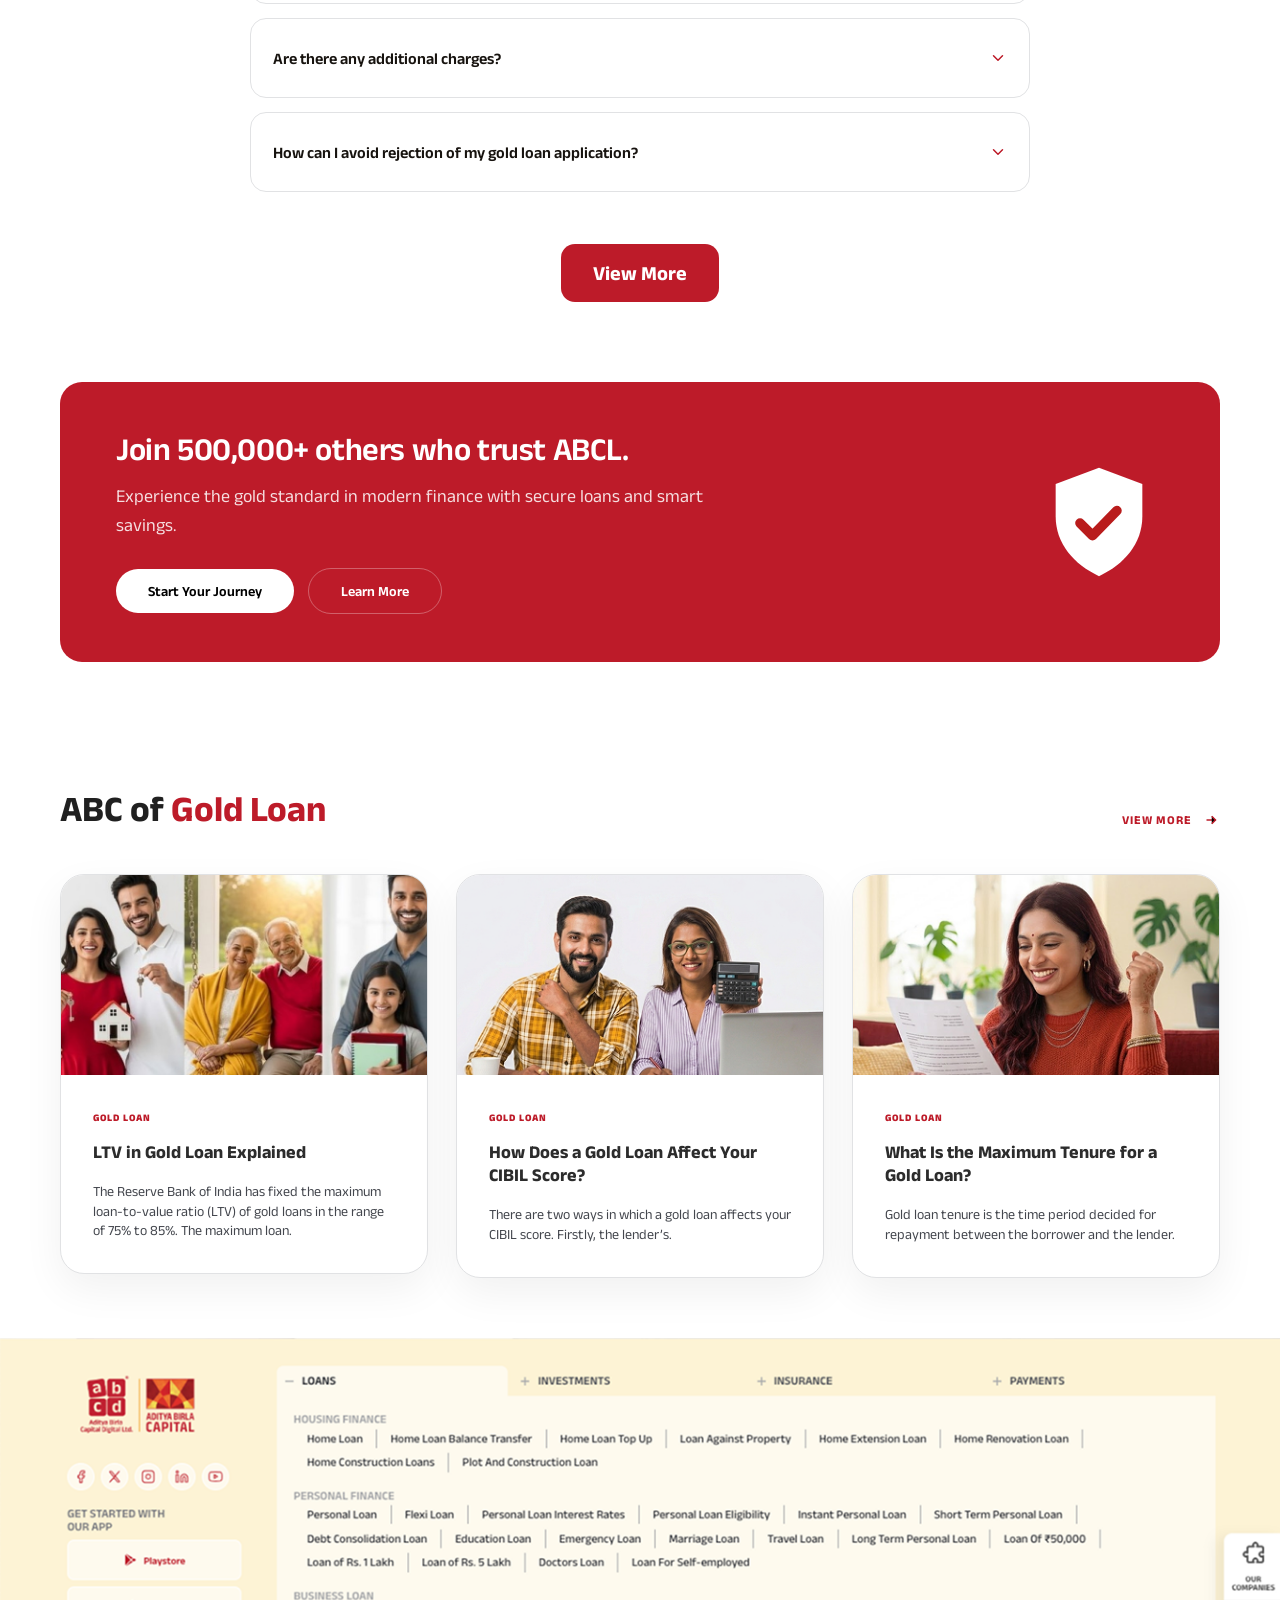
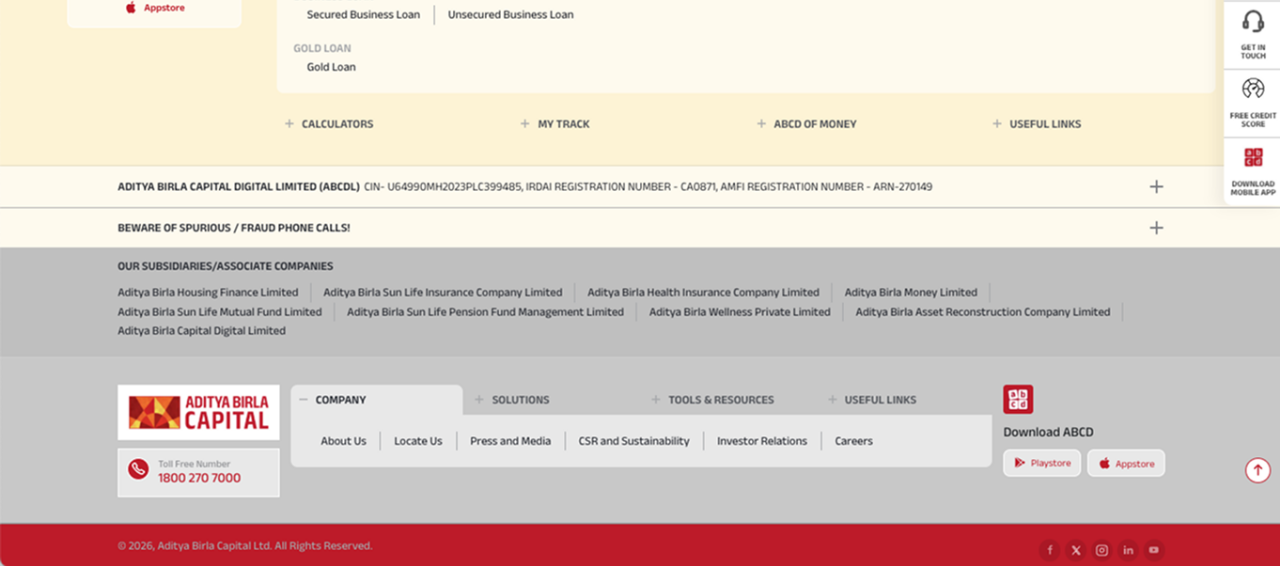
==== commit c9e3e36b: "Add files via upload" ====
--- a/index.html
+++ b/index.html
@@ -227,6 +227,7 @@
 
   </div>
 
+  <!-- sticky-header -->
   <header class="sticky-header">
     <div class="header-container is-fixed">
 
@@ -749,10 +750,6 @@
 
 
   <!-- loan  cal-->
-
-
-
-
 
   <section class="glc" id="calculator" -labelledby="calculatorTitle">
     <div class="glc-container">
@@ -889,9 +886,9 @@
             <div class="form-group">
               <div class="label-value-row">
                 <label class="field-label" for="tenureInput">Tenure (Months)</label>
-                <input class="mini-input" id="tenureInput" type="number" min="6" max="12" step="1" value="12" />
-              </div>
-              <input class="range-slider" id="tenureSlider" type="range" min="6" max="12" step="1" value="12" />
+                <input class="mini-input" id="tenureInput" type="number" min="6" max="12" step="1" value="6" />
+              </div>
+              <input class="range-slider" id="tenureSlider" type="range" min="6" max="12" step="1" value="6" />
             </div>
 
             <!-- <div class="note-box">
@@ -1279,18 +1276,7 @@
               </div>
             </li>
 
-            <!-- <li class="accordion-item">
-              <button class="accordion-trigger" type="button" aria-expanded="false">
-                <span>PAN requirements</span>
-                <svg class="chevron" viewBox="0 0 24 24" fill="none" aria-hidden="true">
-                  <path d="M6 9l6 6 6-6" stroke="currentColor" stroke-width="2" stroke-linecap="round"
-                    stroke-linejoin="round" />
-                </svg>
-              </button>
-              <div class="accordion-panel">
-                <p>PAN is mandatory for loans above ₹1 lakhs </p>
-              </div>
-            </li> -->
+      
           </ul>
         </div>
 
--- a/index.css
+++ b/index.css
@@ -1129,6 +1129,12 @@
     height: 46px !important;
     min-height: 46px !important;
     box-sizing: border-box;
+}
+
+.checkbox-group input{
+
+    margin-top:2px;
+
 }
 
 }
@@ -3154,6 +3160,9 @@
 
 
 /* Eligibility Criteria */
+
+
+
 
 
 
@@ -5617,7 +5626,19 @@
     max-width: 1500px;
     margin: 0 auto;
     padding: 40px 24px 56px;
-}}
+}
+.stats-container {
+  max-width: 1500px !important;
+  margin: 0 auto;
+  display: flex;
+  justify-content: center;   /* boxes center me rahenge */
+  align-items: flex-start;
+  gap: 290px !important;                 /* <-- yahan px value change karke spacing control karein */
+  flex-wrap: nowrap;
+}
+
+
+}
 
 
 /* extra css */
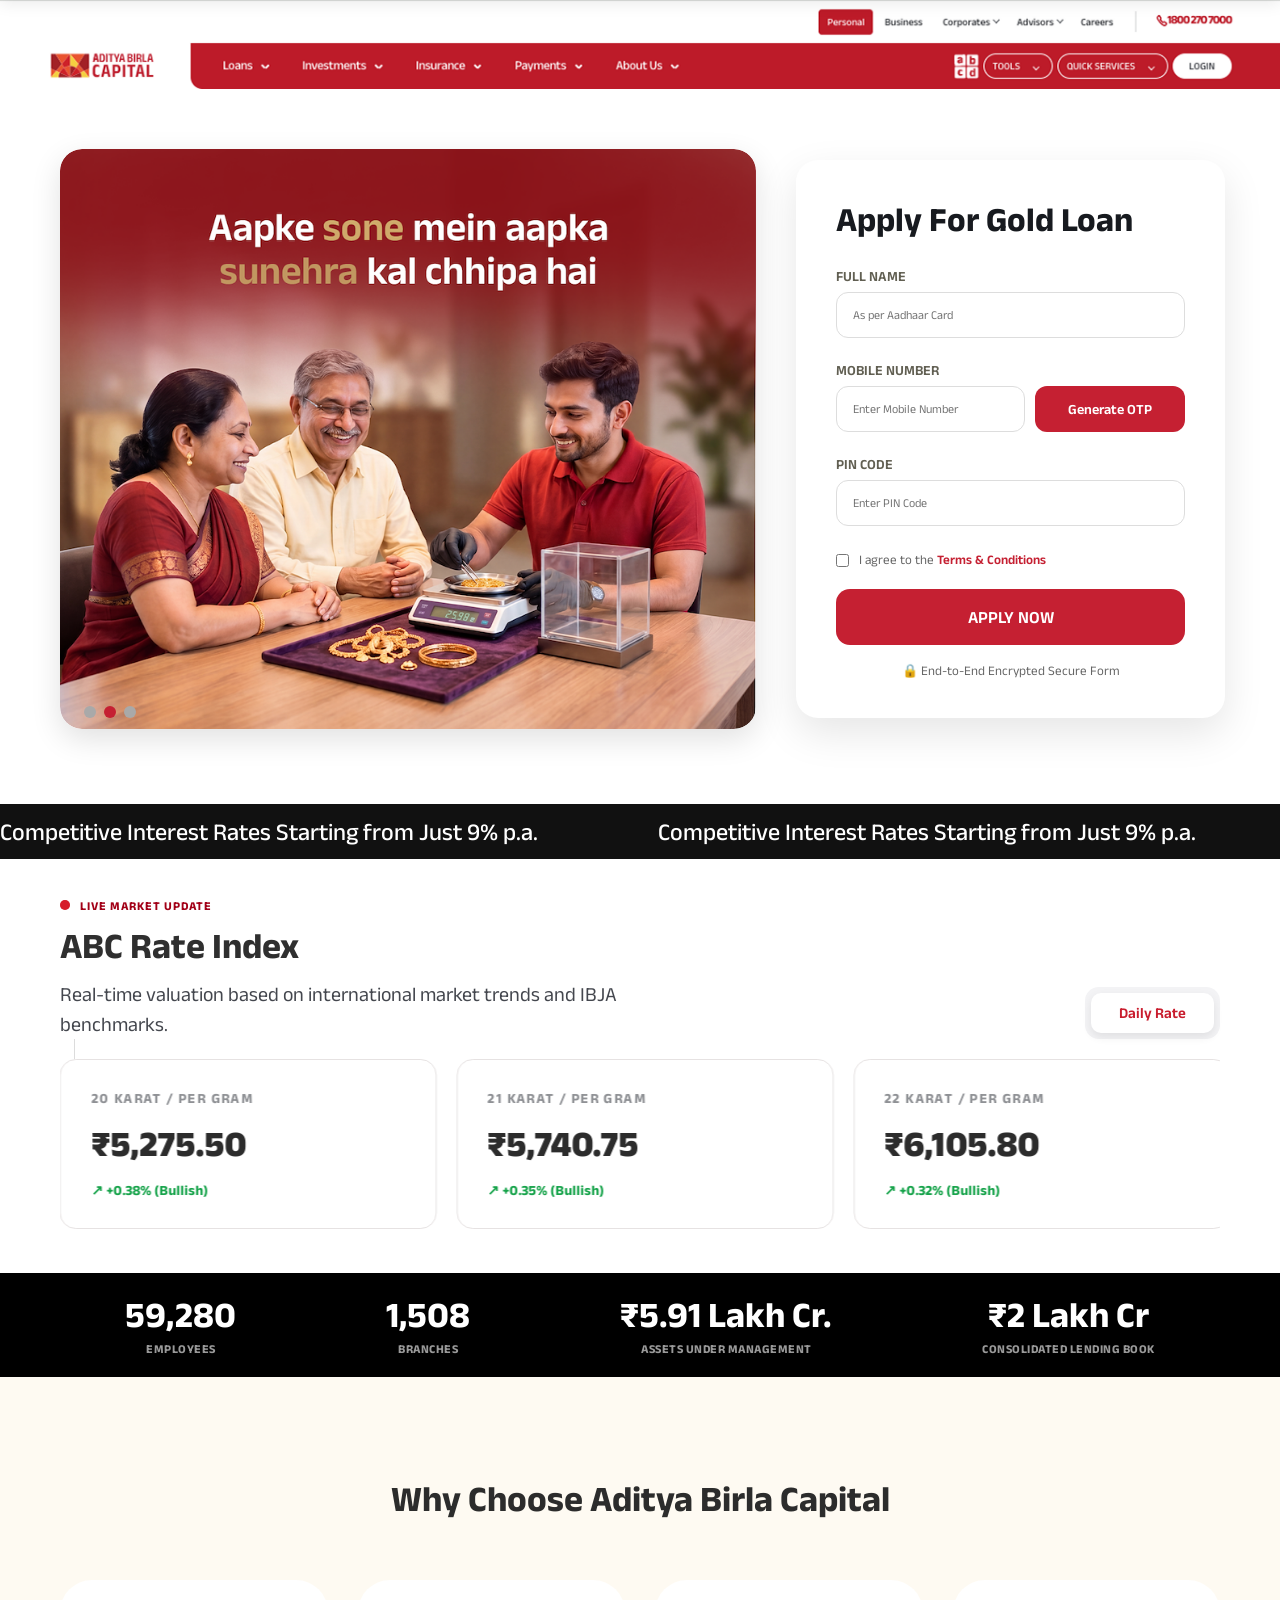
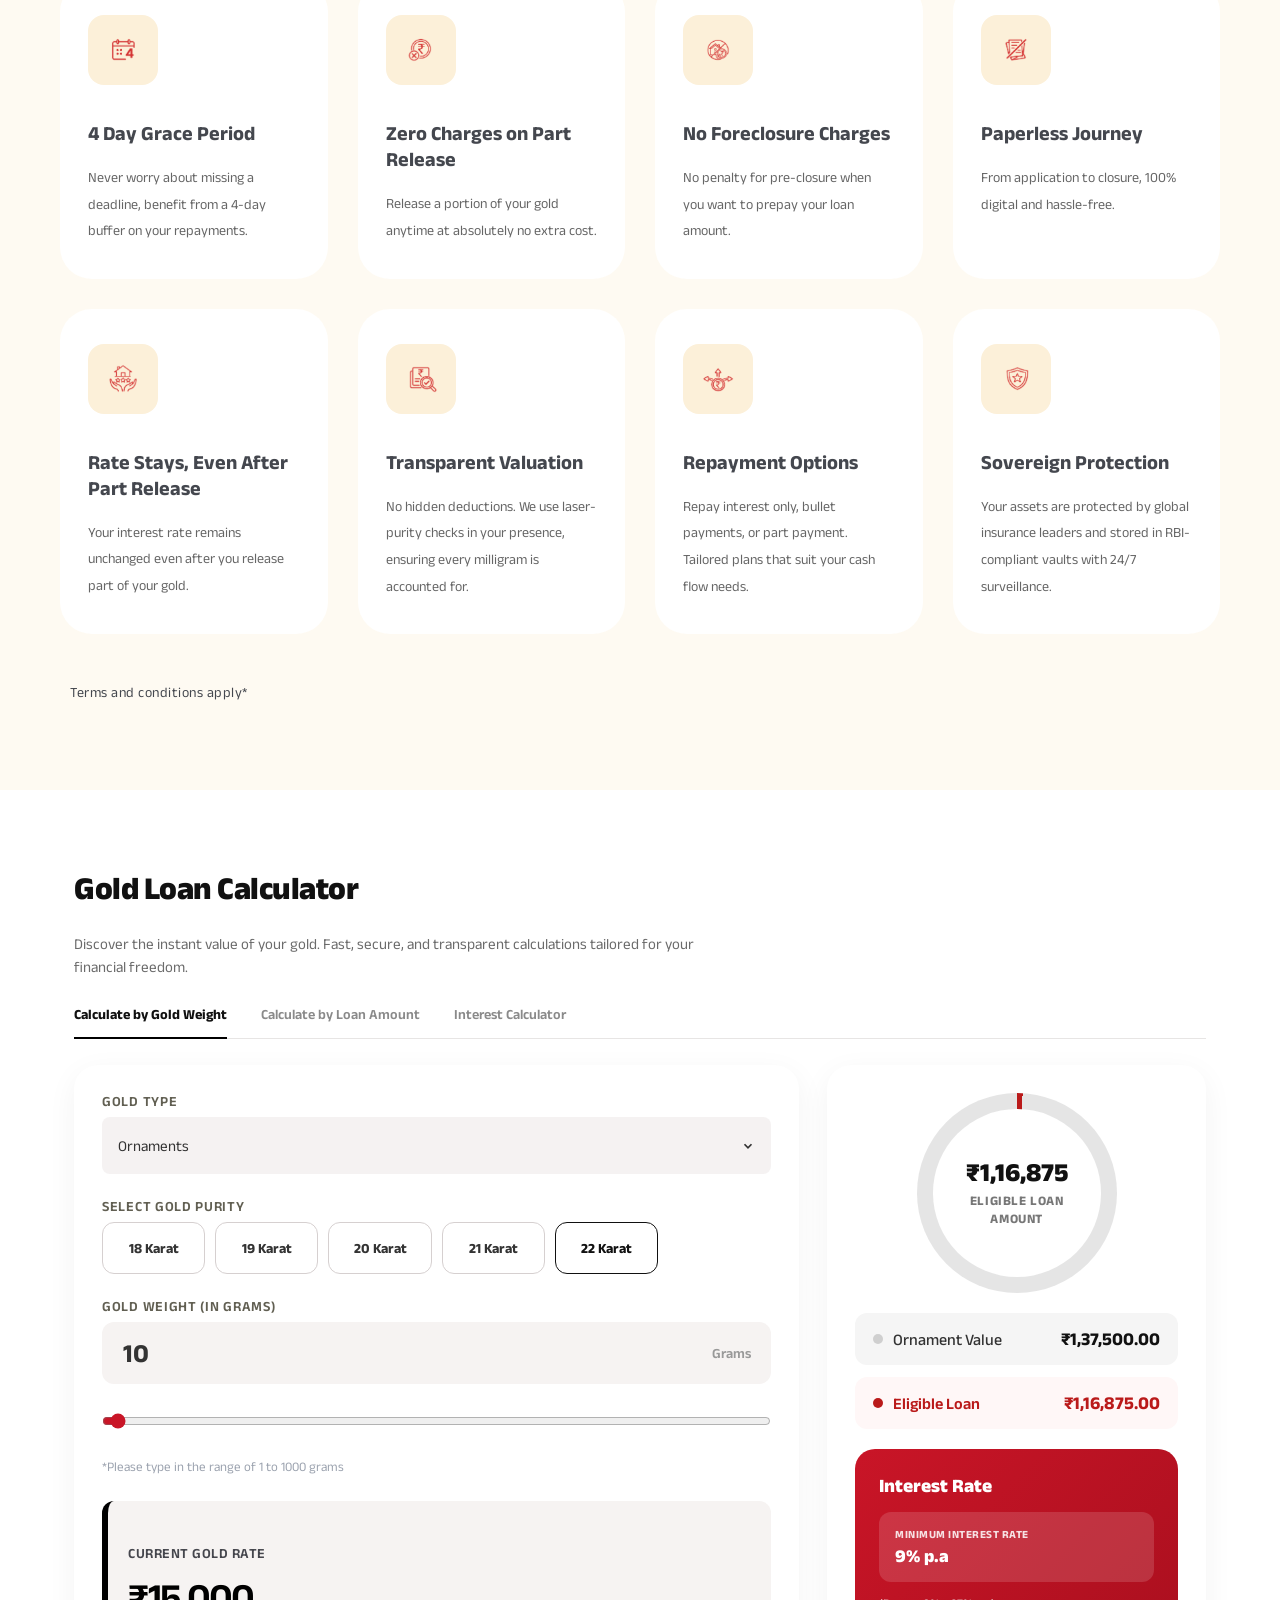
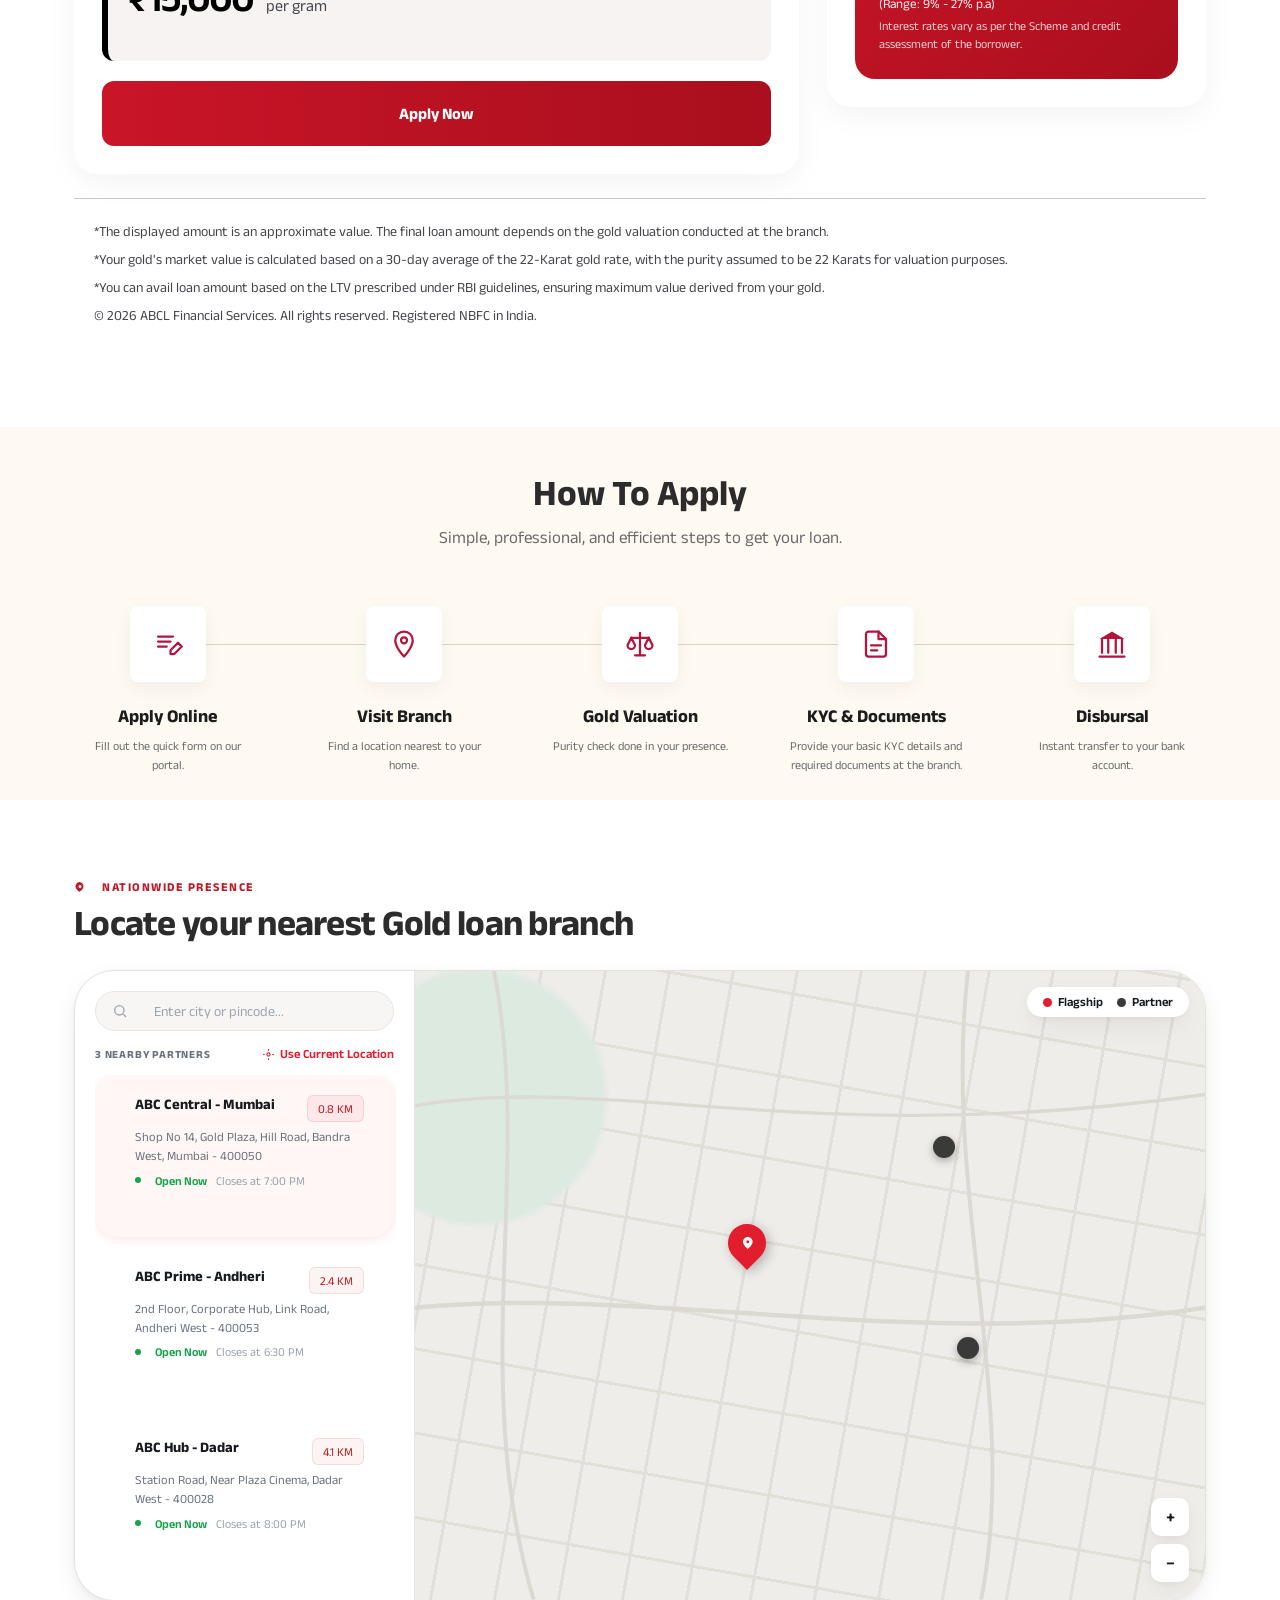
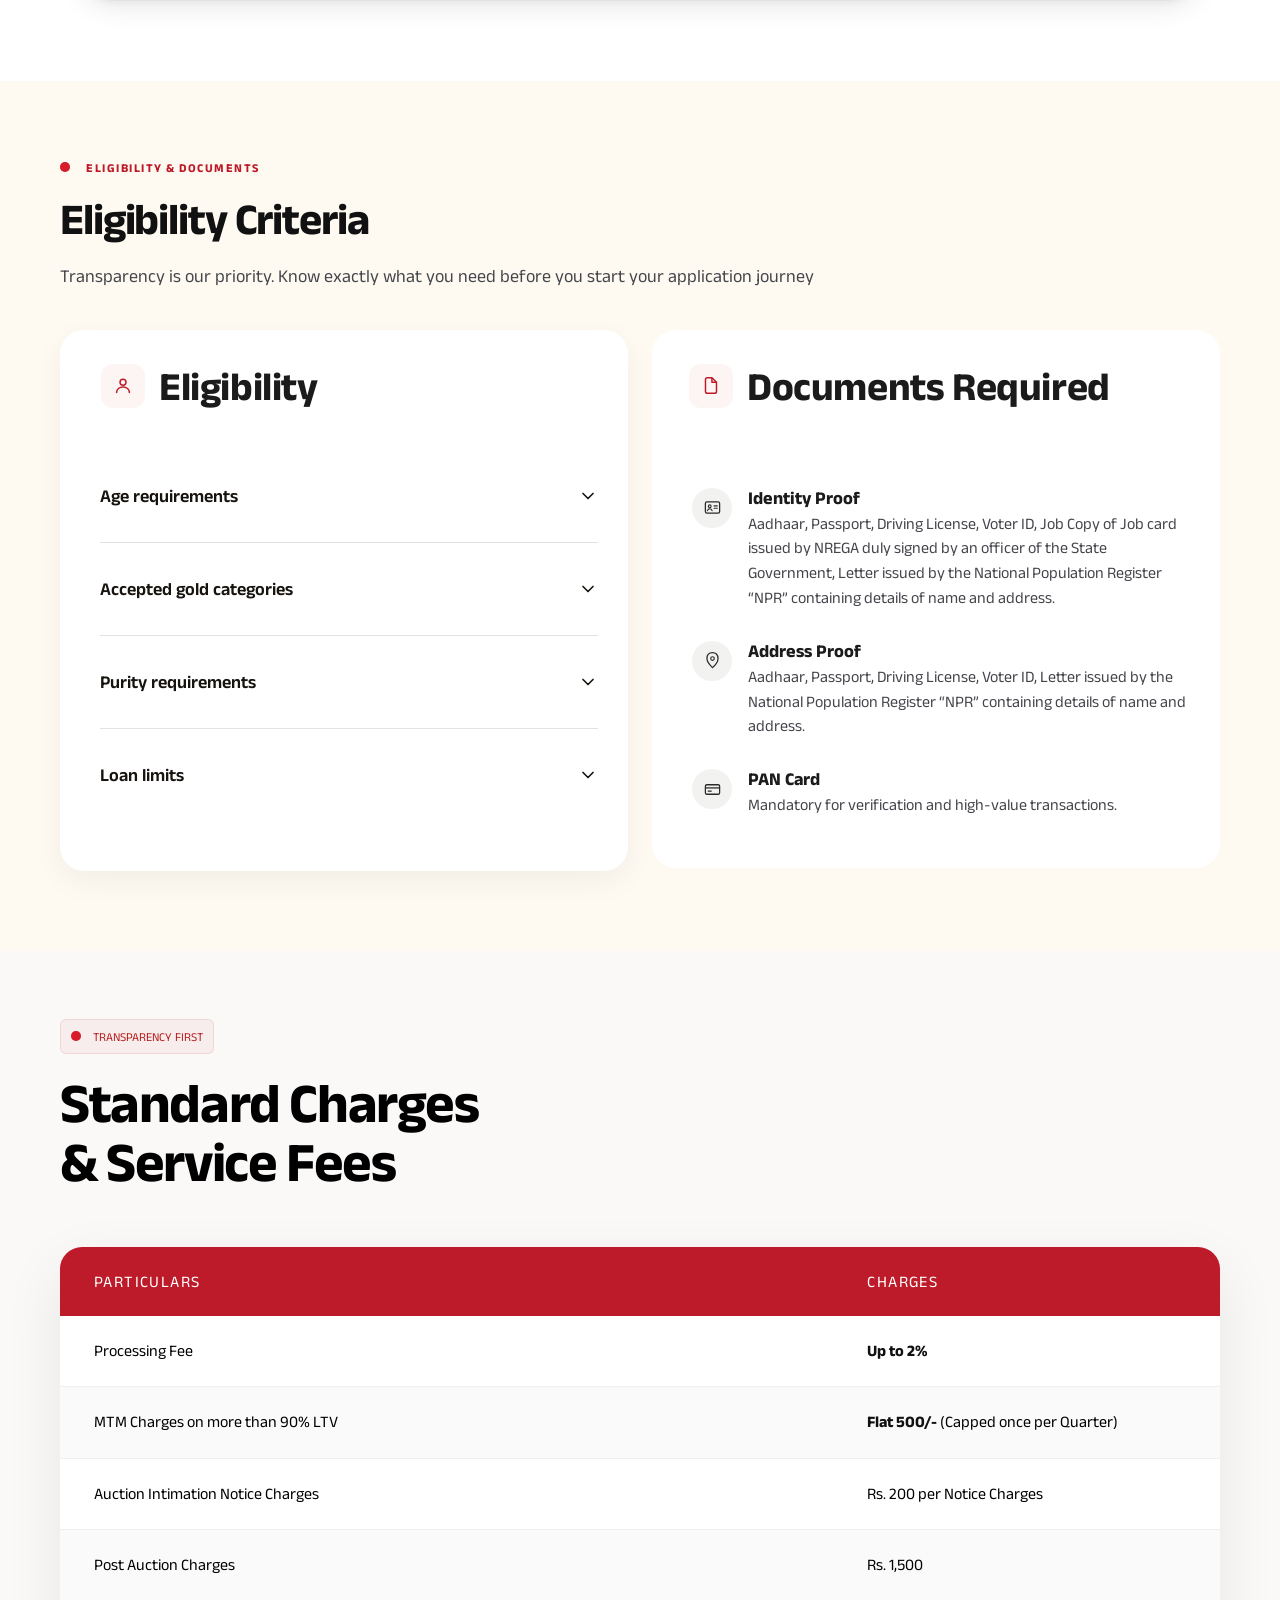
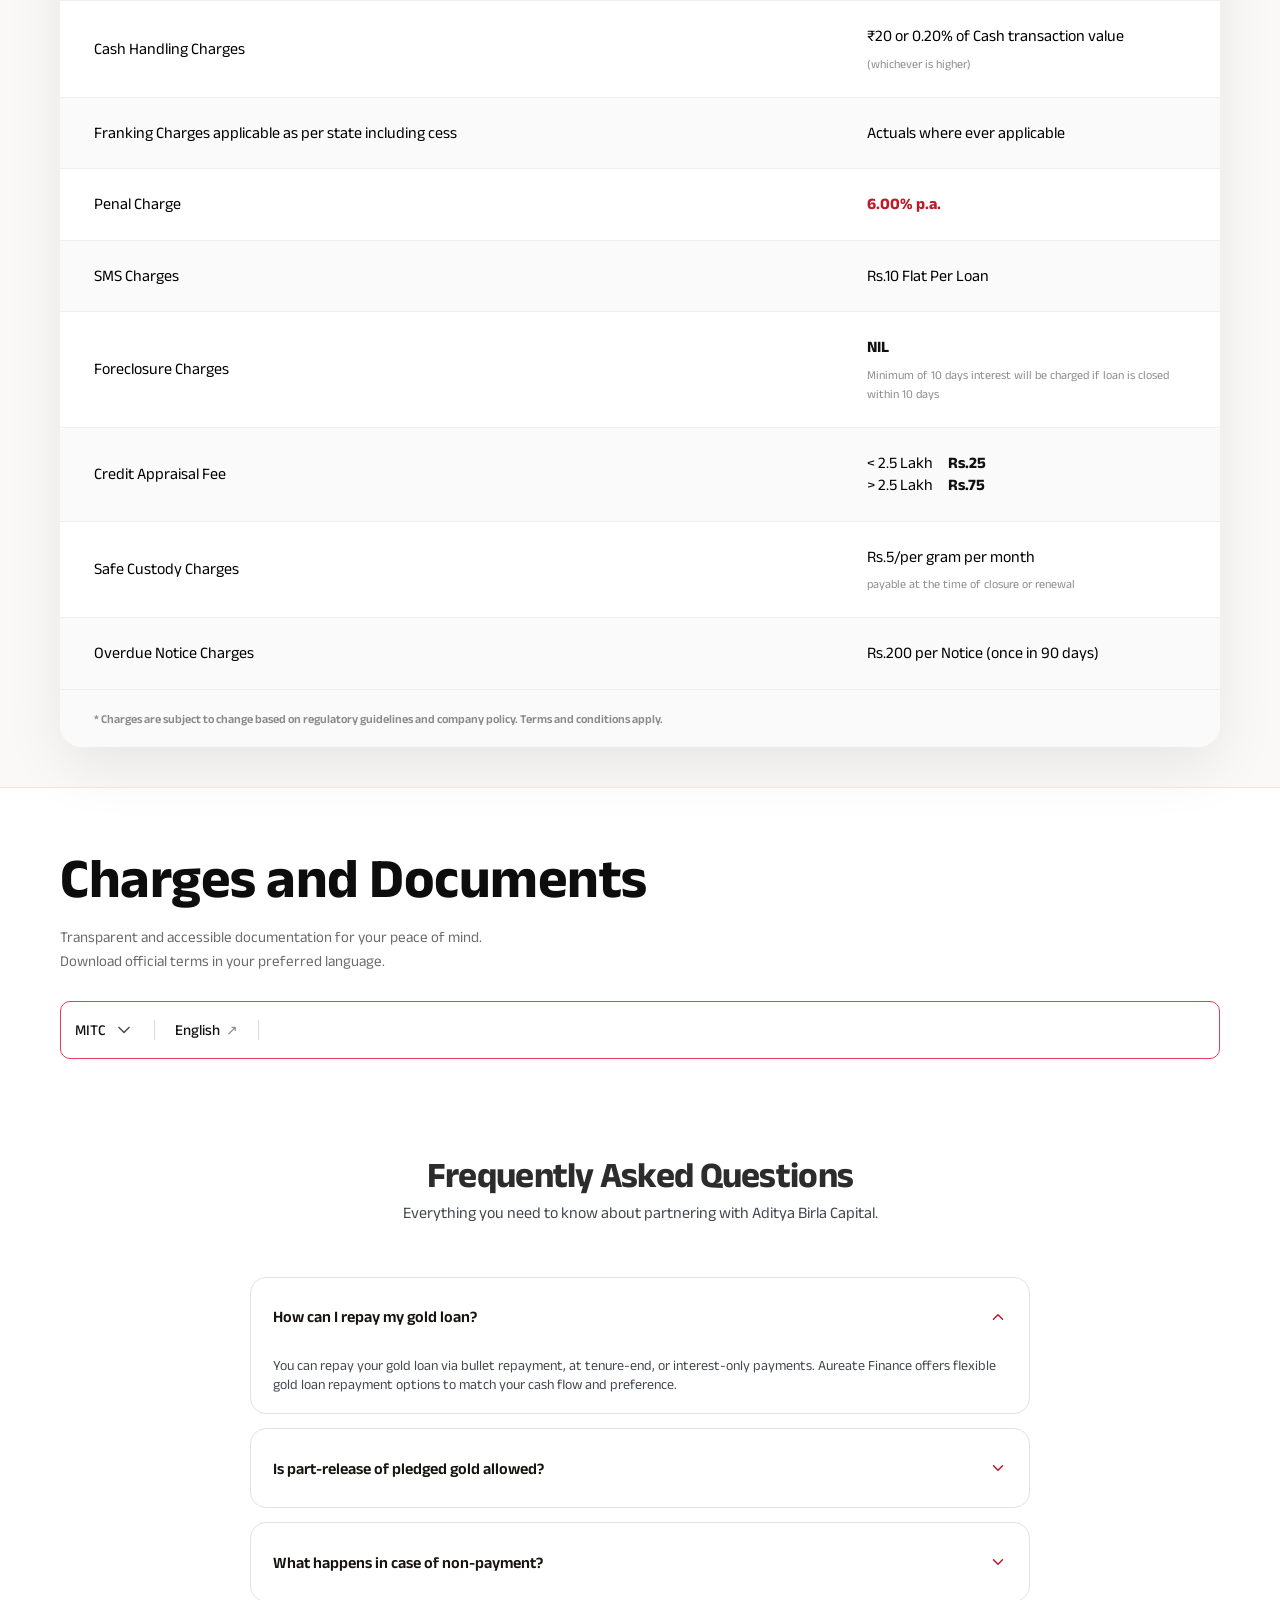
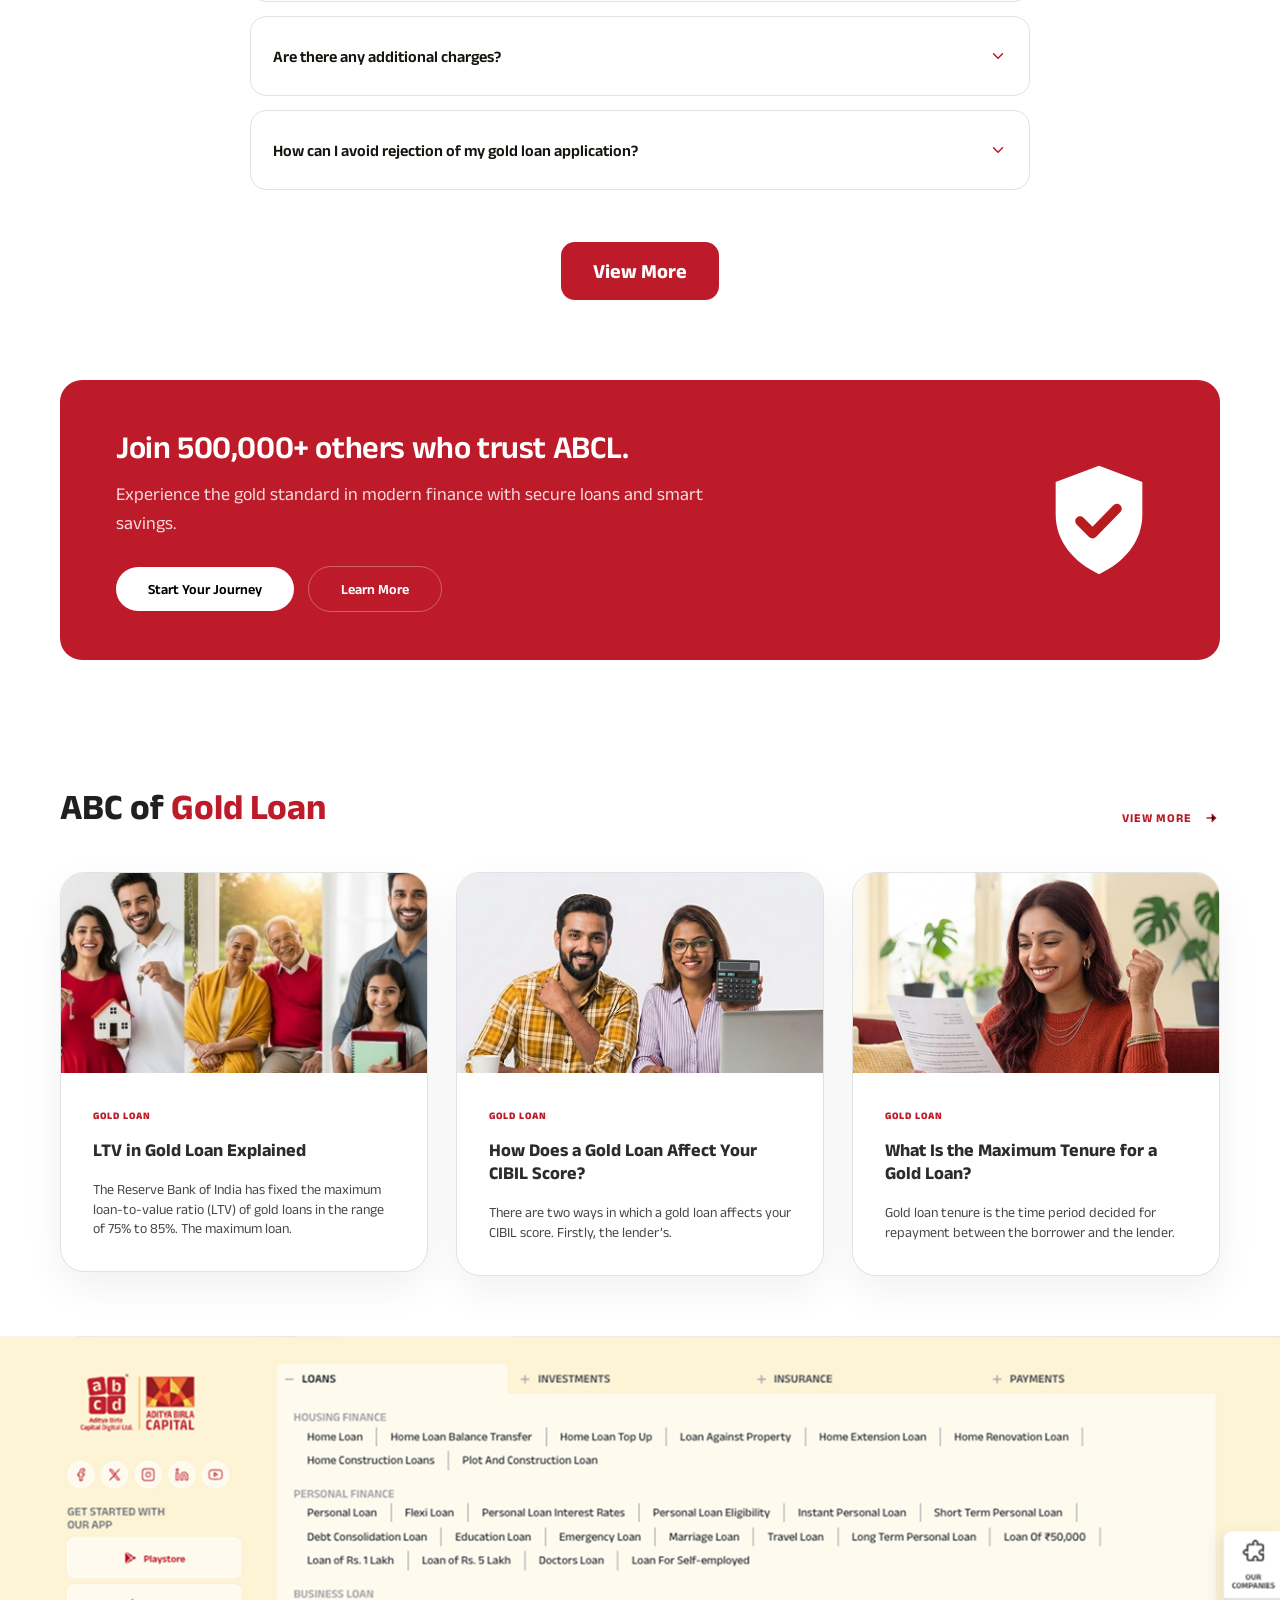
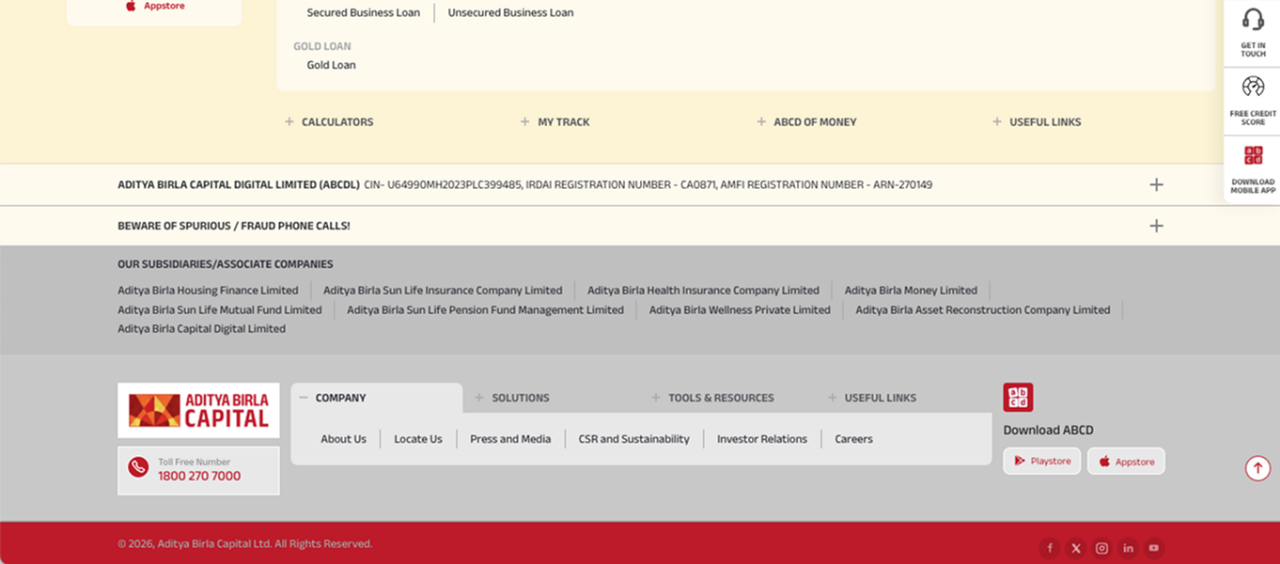
==== commit 8c7e8603: "Update index.html" ====
--- a/index.html
+++ b/index.html
@@ -1530,13 +1530,7 @@
           English <span class="arrow">↗</span>
         </a>
         <span class="divider"></span>
-        <a href="#" class="lang-link" data-lang="hi" target="_blank" rel="noopener">
-          Hindi <span class="arrow">↗</span>
-        </a>
-        <span class="divider"></span>
-        <a href="#" class="lang-link" data-lang="mr" target="_blank" rel="noopener">
-          Marathi <span class="arrow">↗</span>
-        </a>
+      
       </div>
 
     </div>
@@ -2112,4 +2106,4 @@
 
 </body>
 
-</html>+</html>
--- a/index.css
+++ b/index.css
@@ -6543,3 +6543,21 @@
 
 
 
+.select-field {
+  appearance: none;
+  -webkit-appearance: none;
+  -moz-appearance: none;
+
+  /* apna custom arrow icon */
+  background-image: url("data:image/svg+xml;utf8,<svg xmlns='http://www.w3.org/2000/svg' viewBox='0 0 24 24' fill='none' stroke='%23333' stroke-width='3'><polyline points='6 9 12 15 18 9'></polyline></svg>");
+  background-repeat: no-repeat;
+  background-position: right 16px center; /* yahan se right margin/gap control hota hai */
+  background-size: 14px;
+
+  padding: 20px 40px 20px 16px; /* right side me extra padding taaki text arrow se na takraye */
+  border-radius: 8px; /* aapke screenshot jaisa rounded look */
+  border: 1px solid #ddd;
+  width: 100%;
+}
+
+
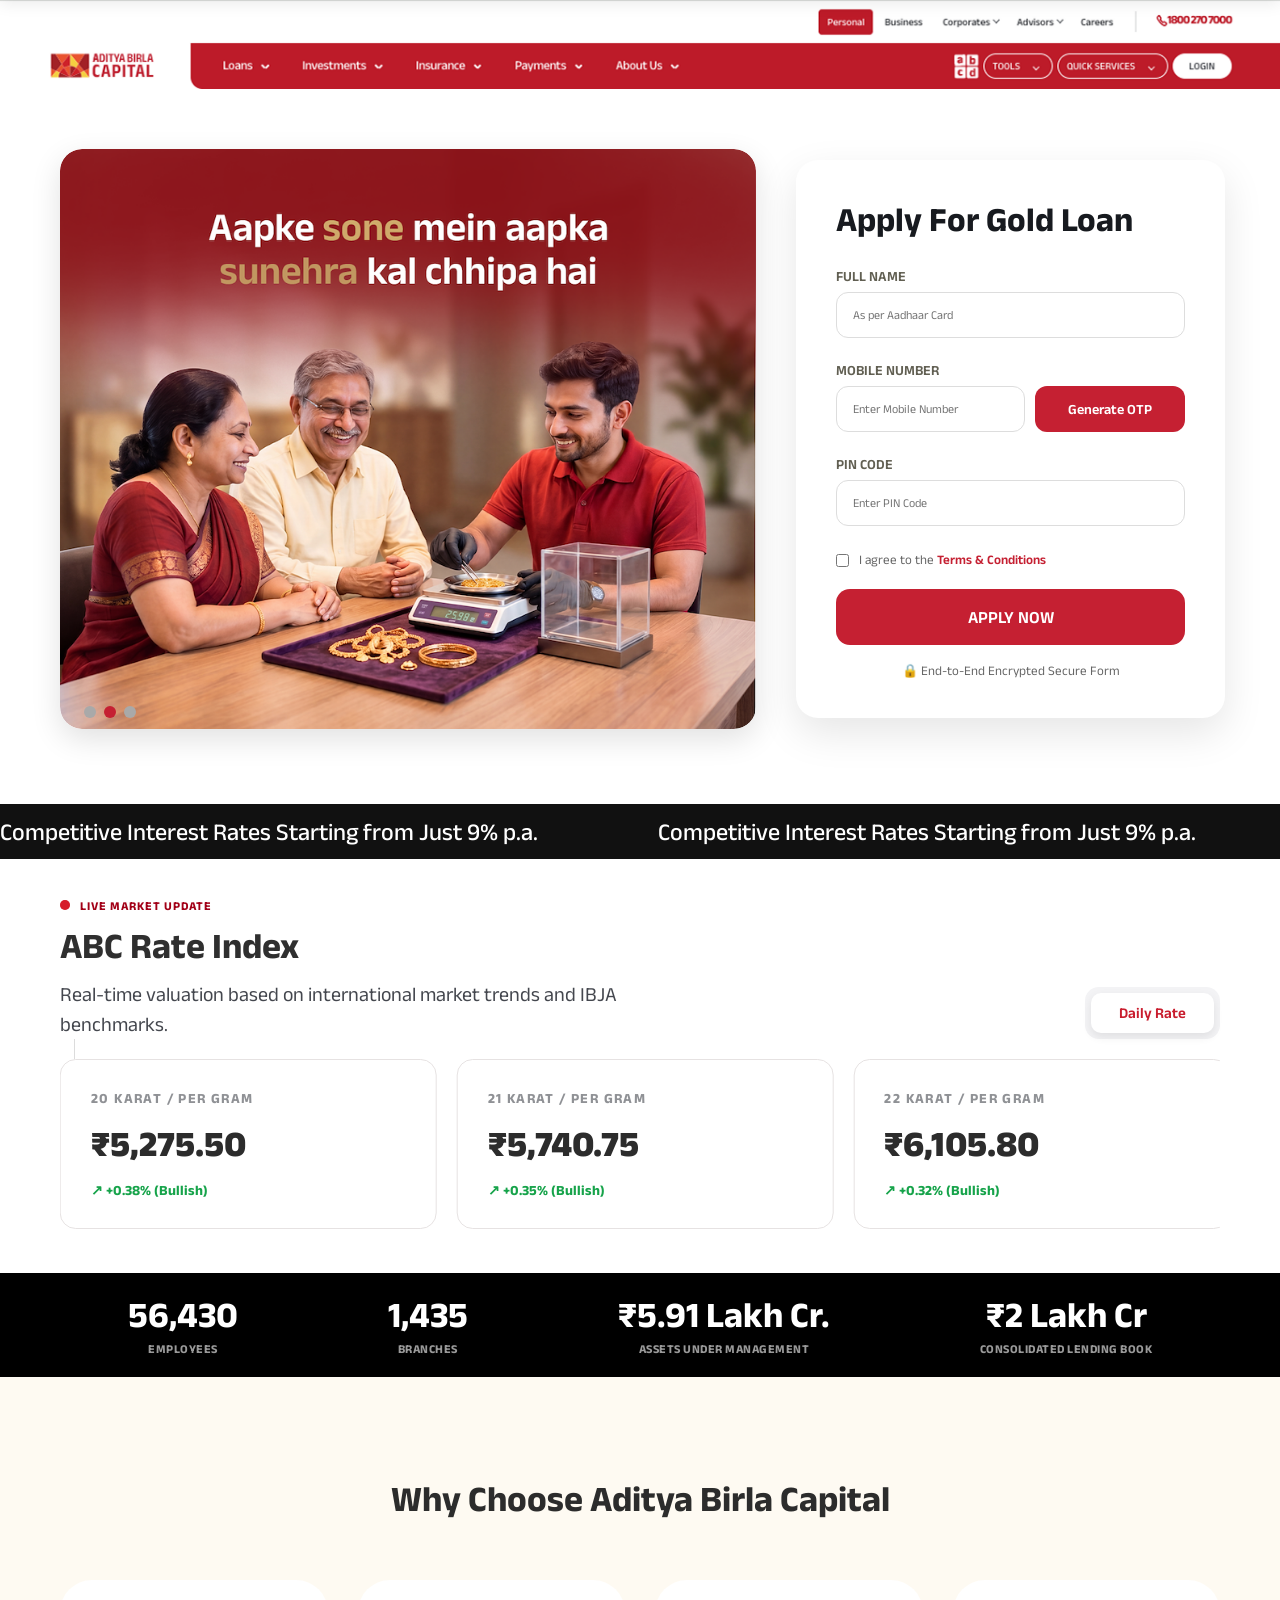
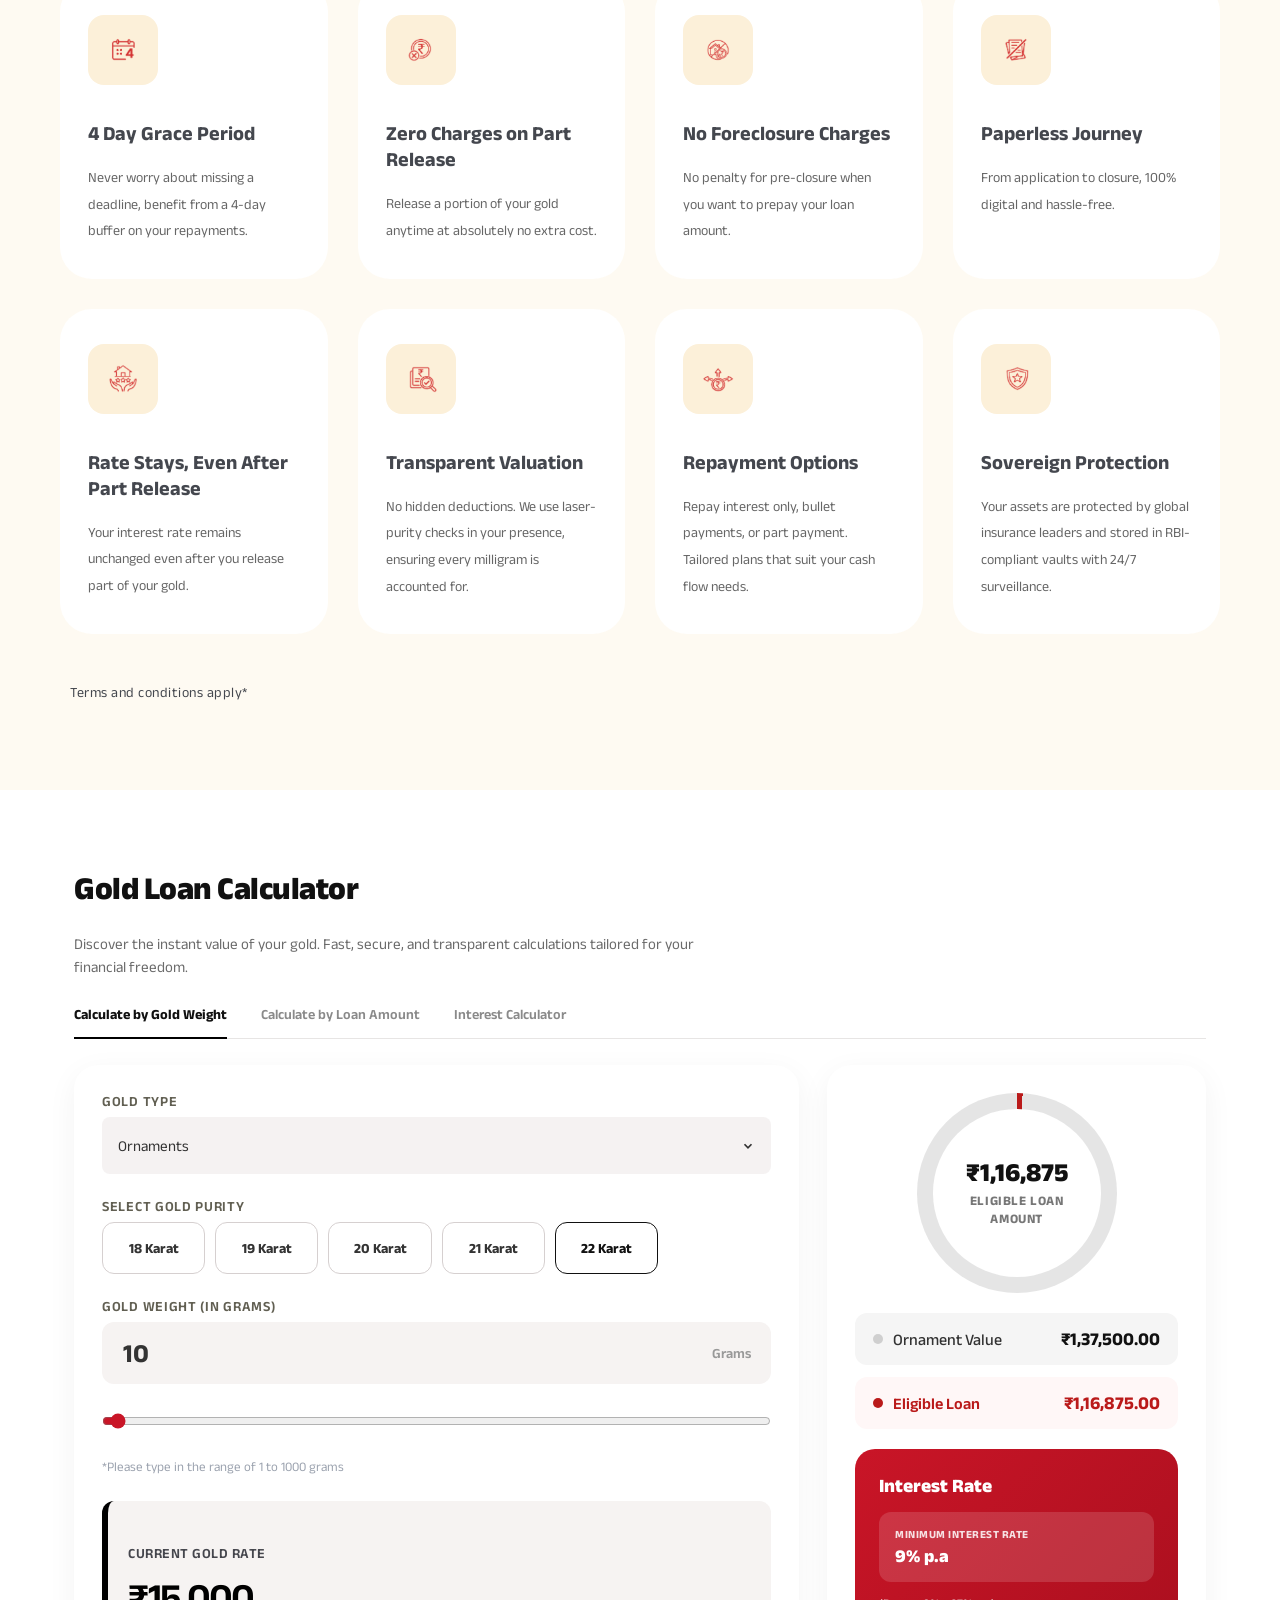
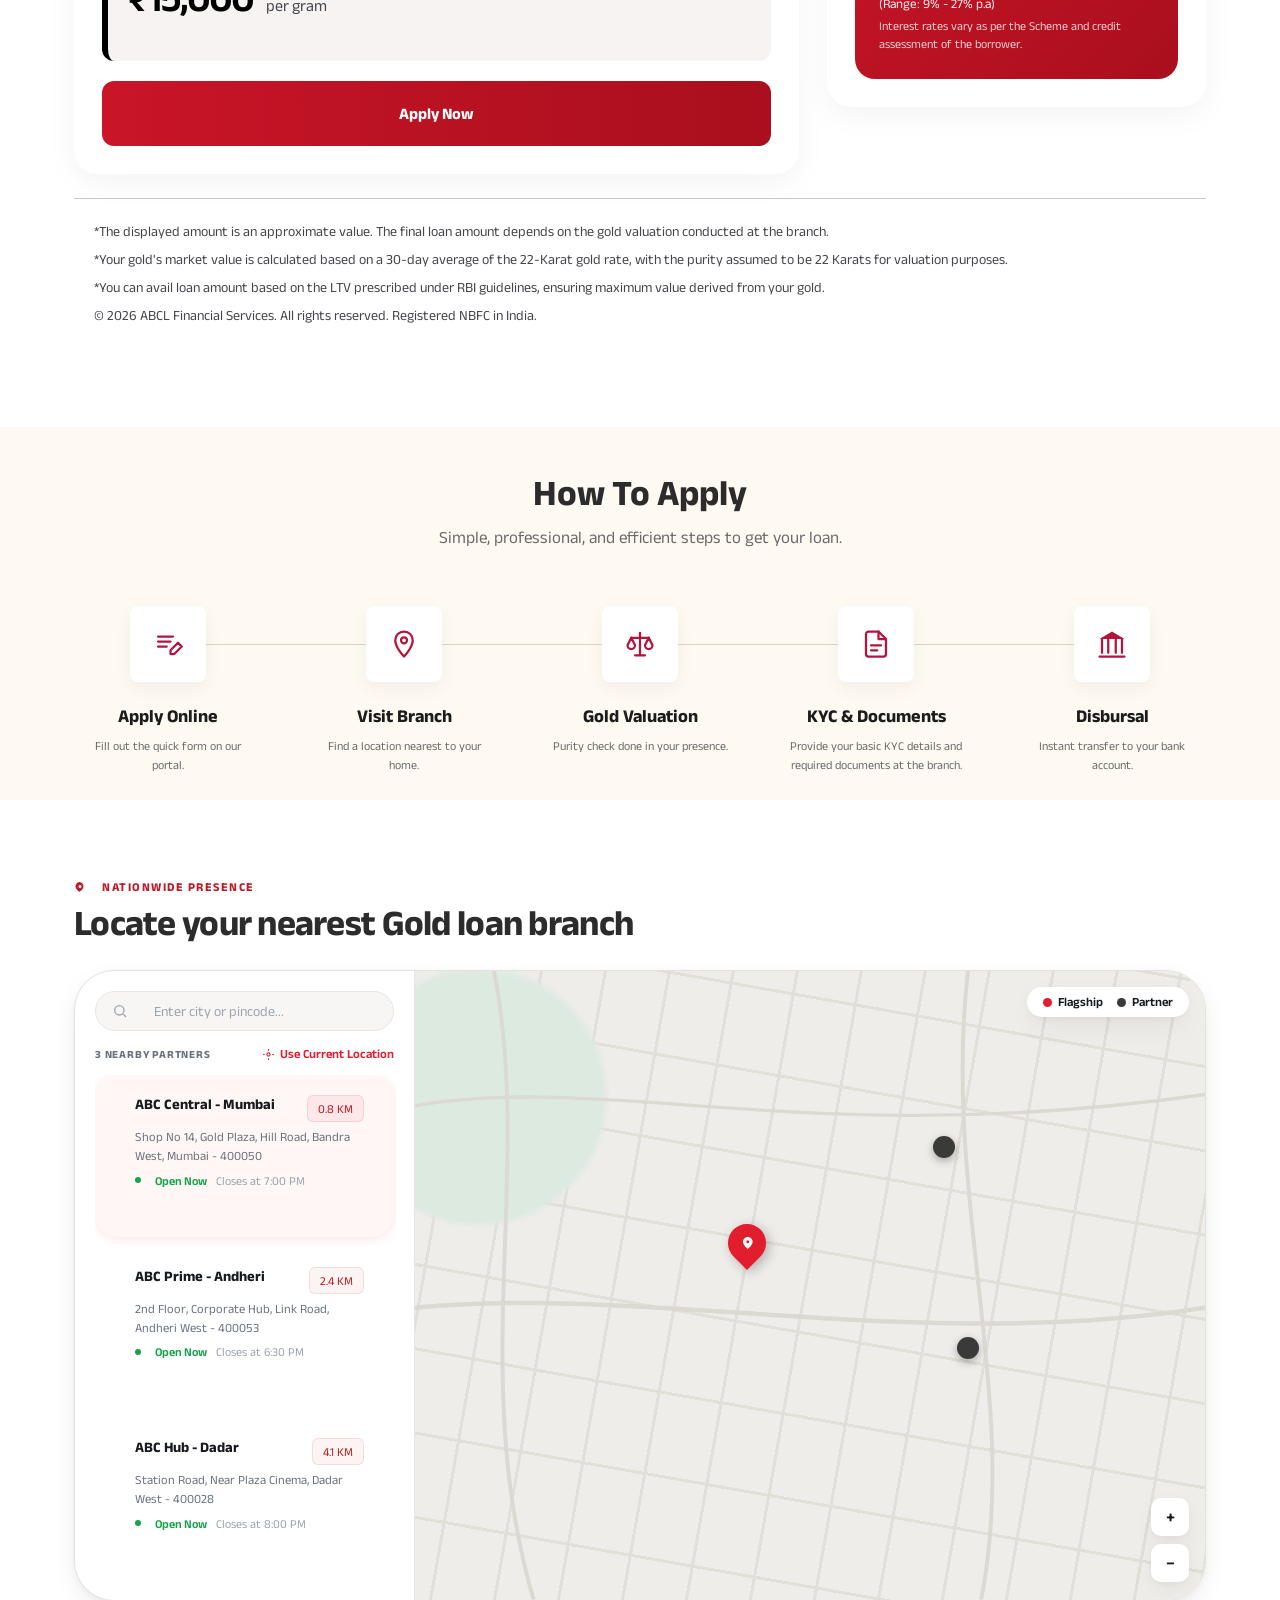
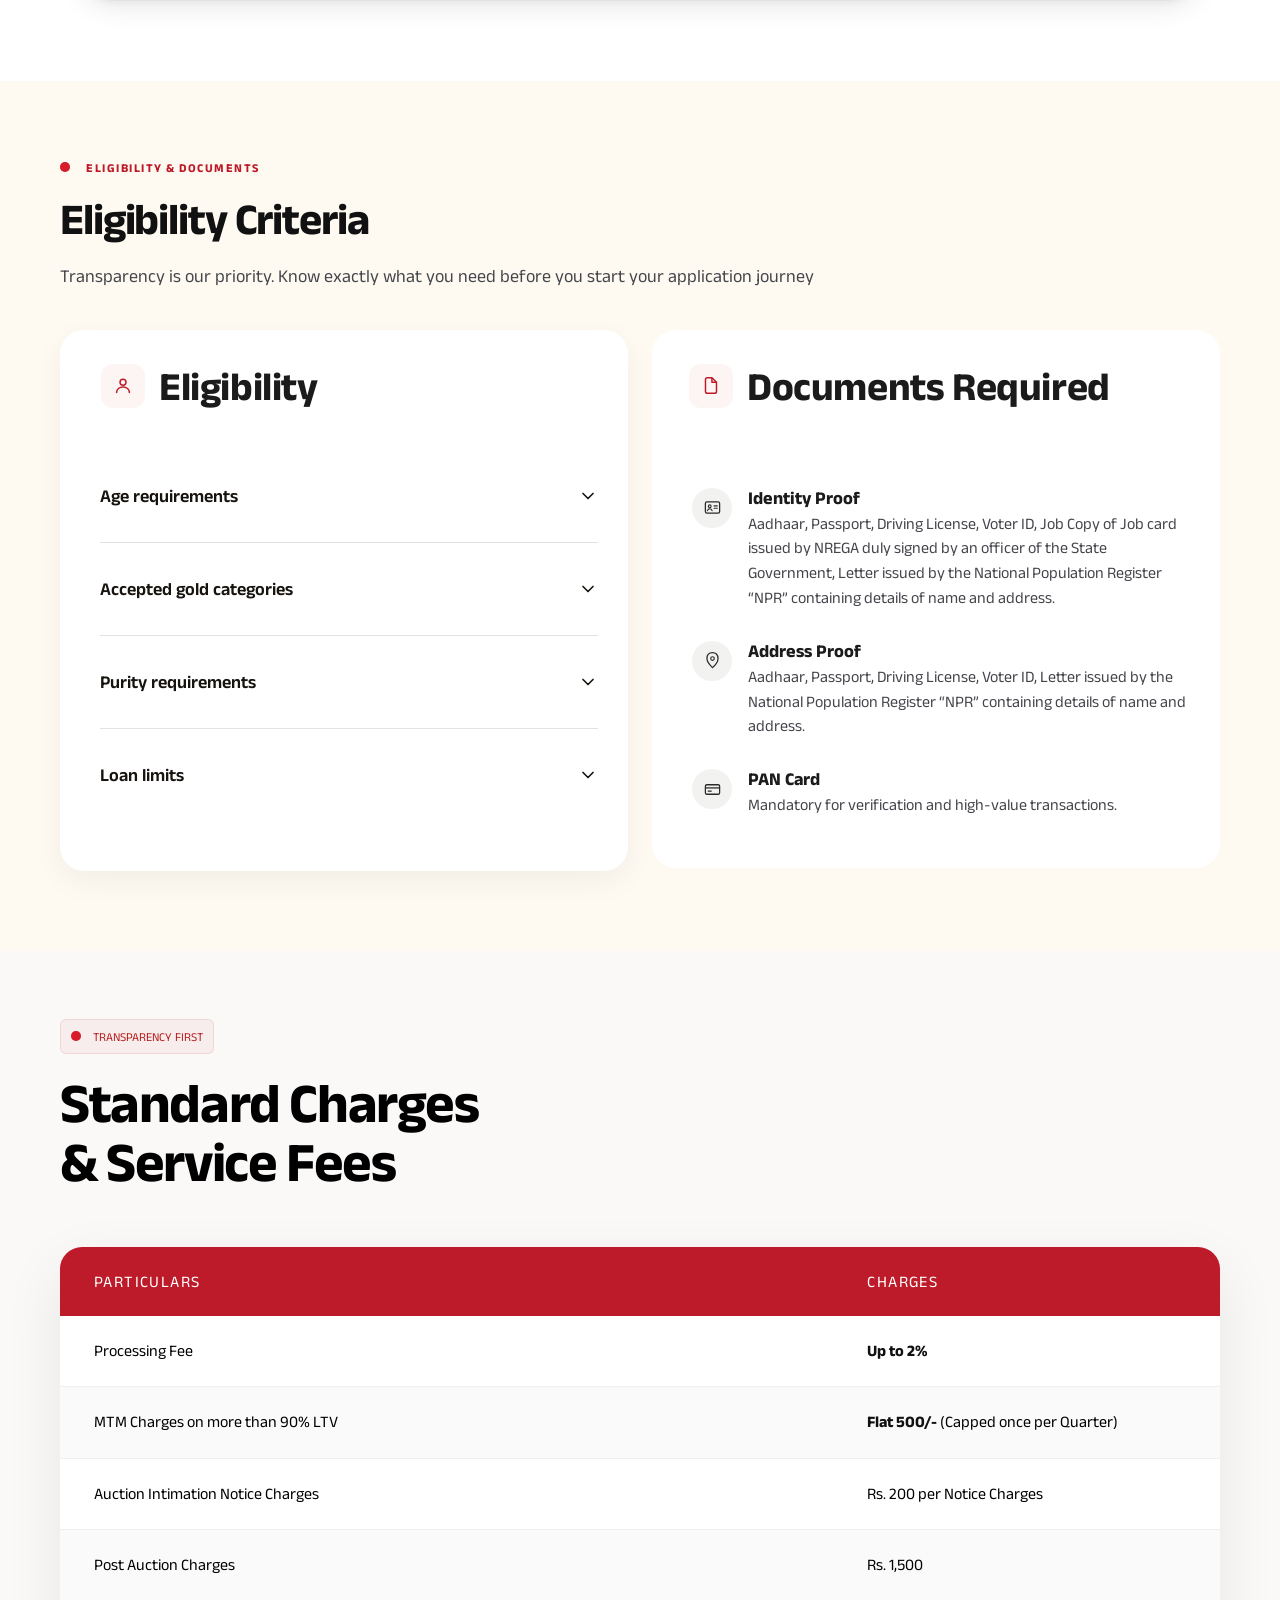
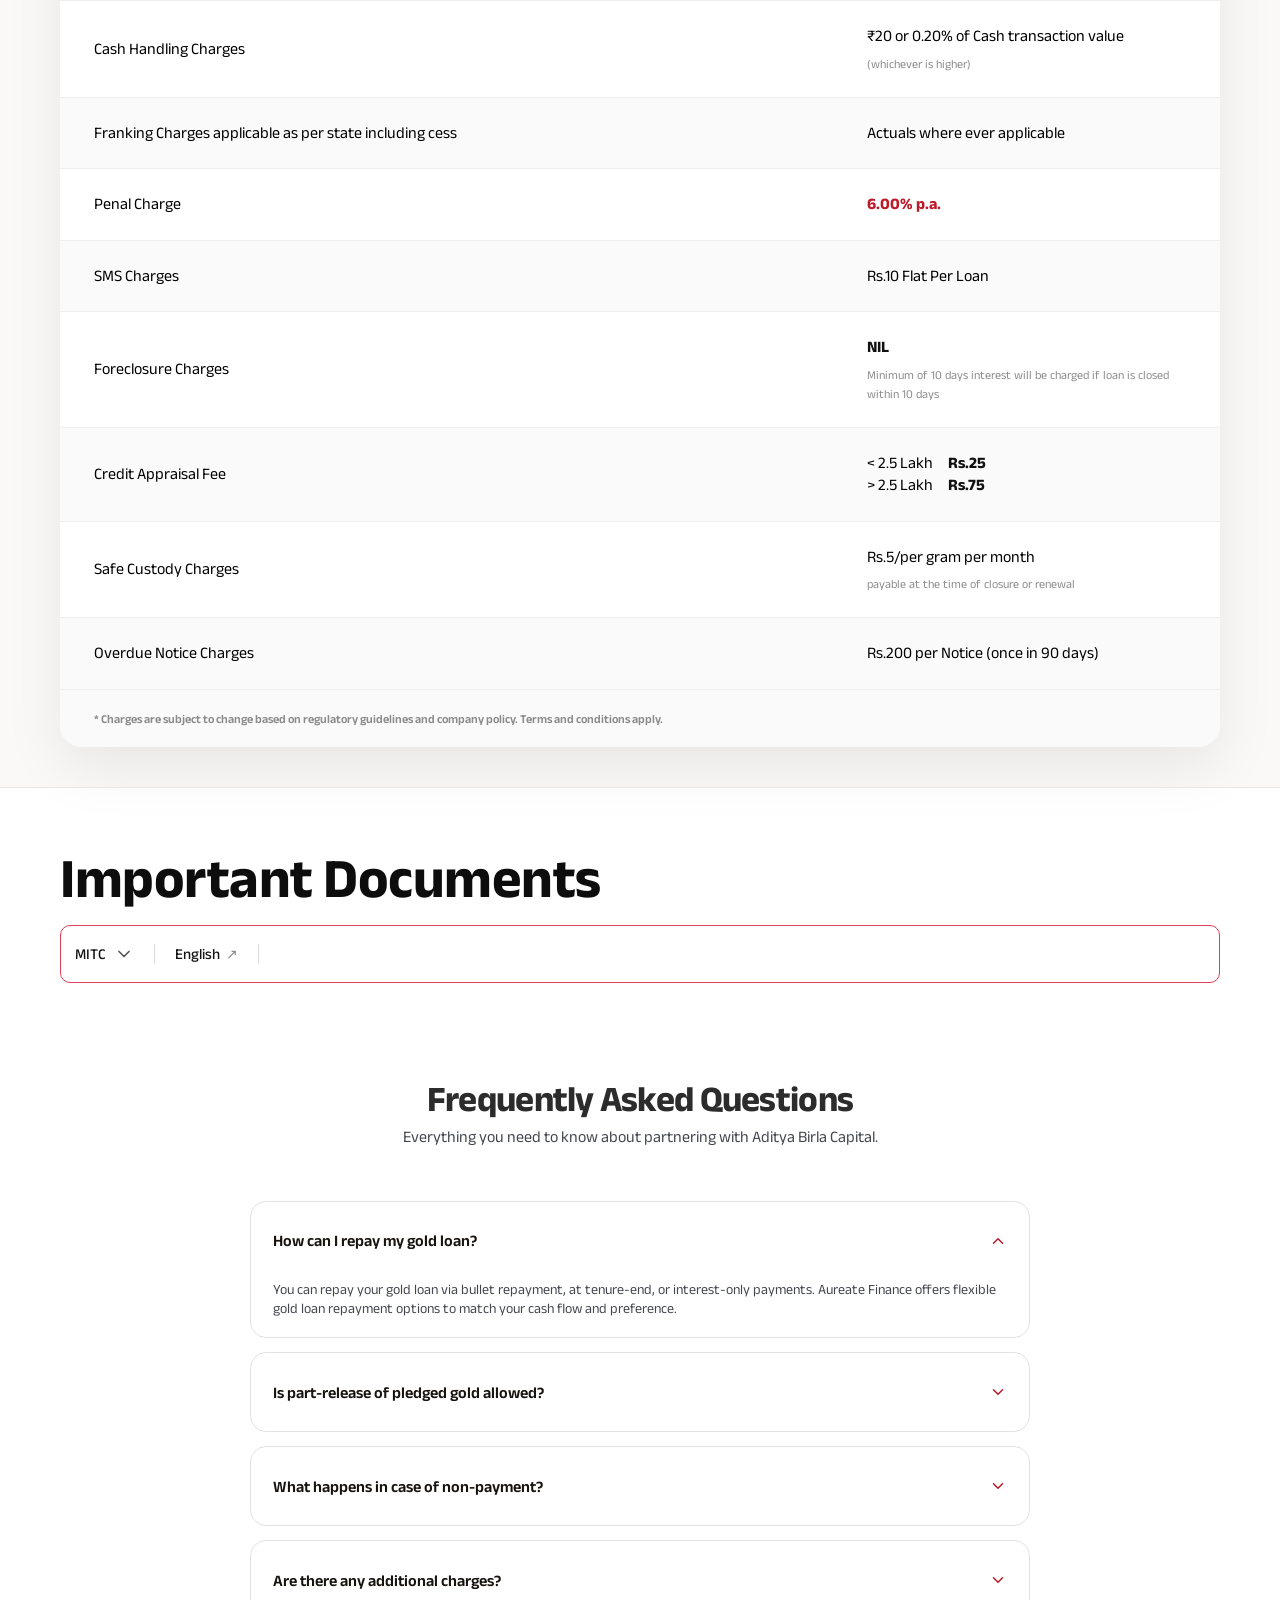
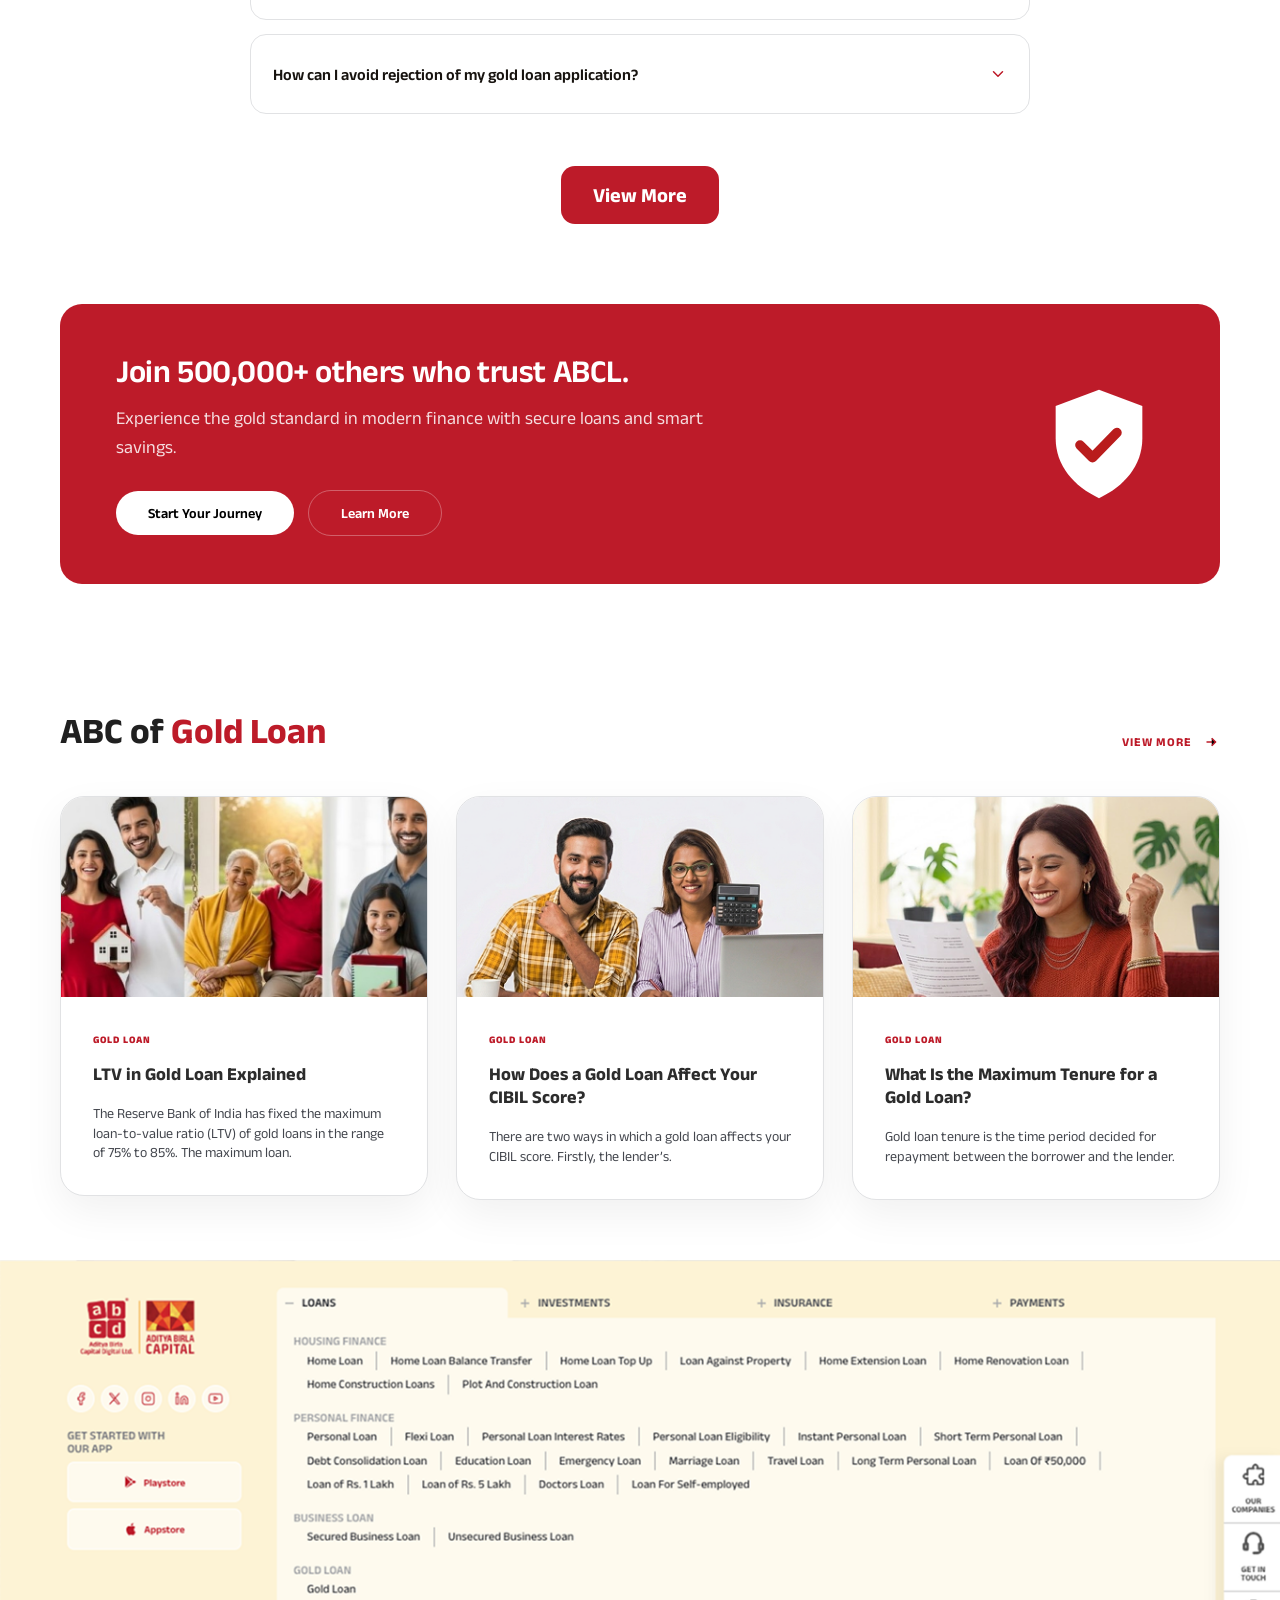
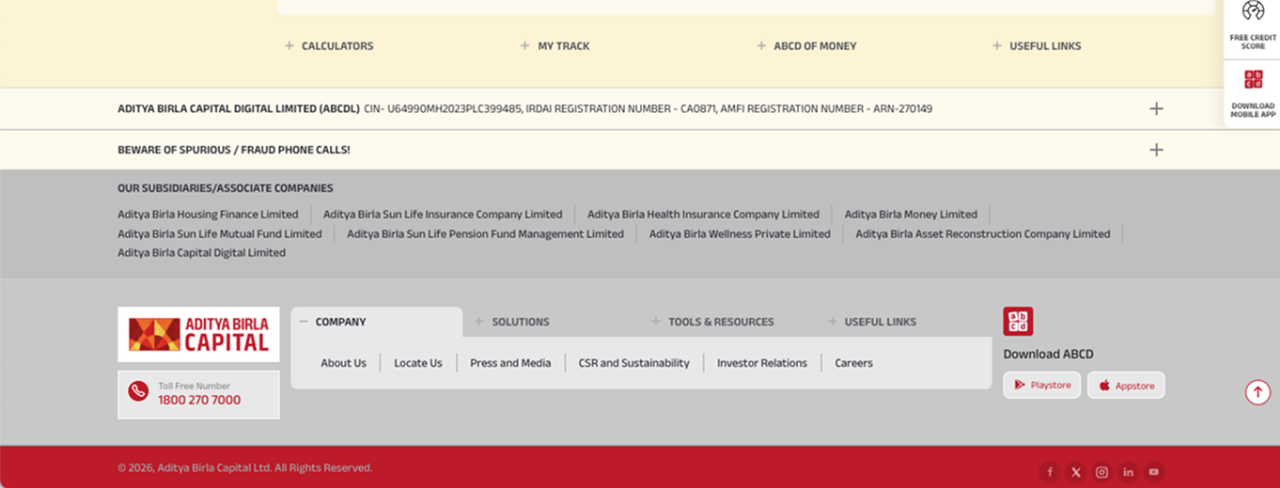
==== commit a9b56561: "Update index.html" ====
--- a/index.html
+++ b/index.html
@@ -1498,11 +1498,8 @@
 <section class="charges-section">
   <div class="charges-container">
 
-    <h2 class="charges-title">Charges and Documents</h2>
-    <p class="charges-subtitle">
-      Transparent and accessible documentation for your peace of mind.<br>
-      Download official terms in your preferred language.
-    </p>
+    <h2 class="charges-title">Important Documents</h2>
+  
 
     <div class="charges-box">
 
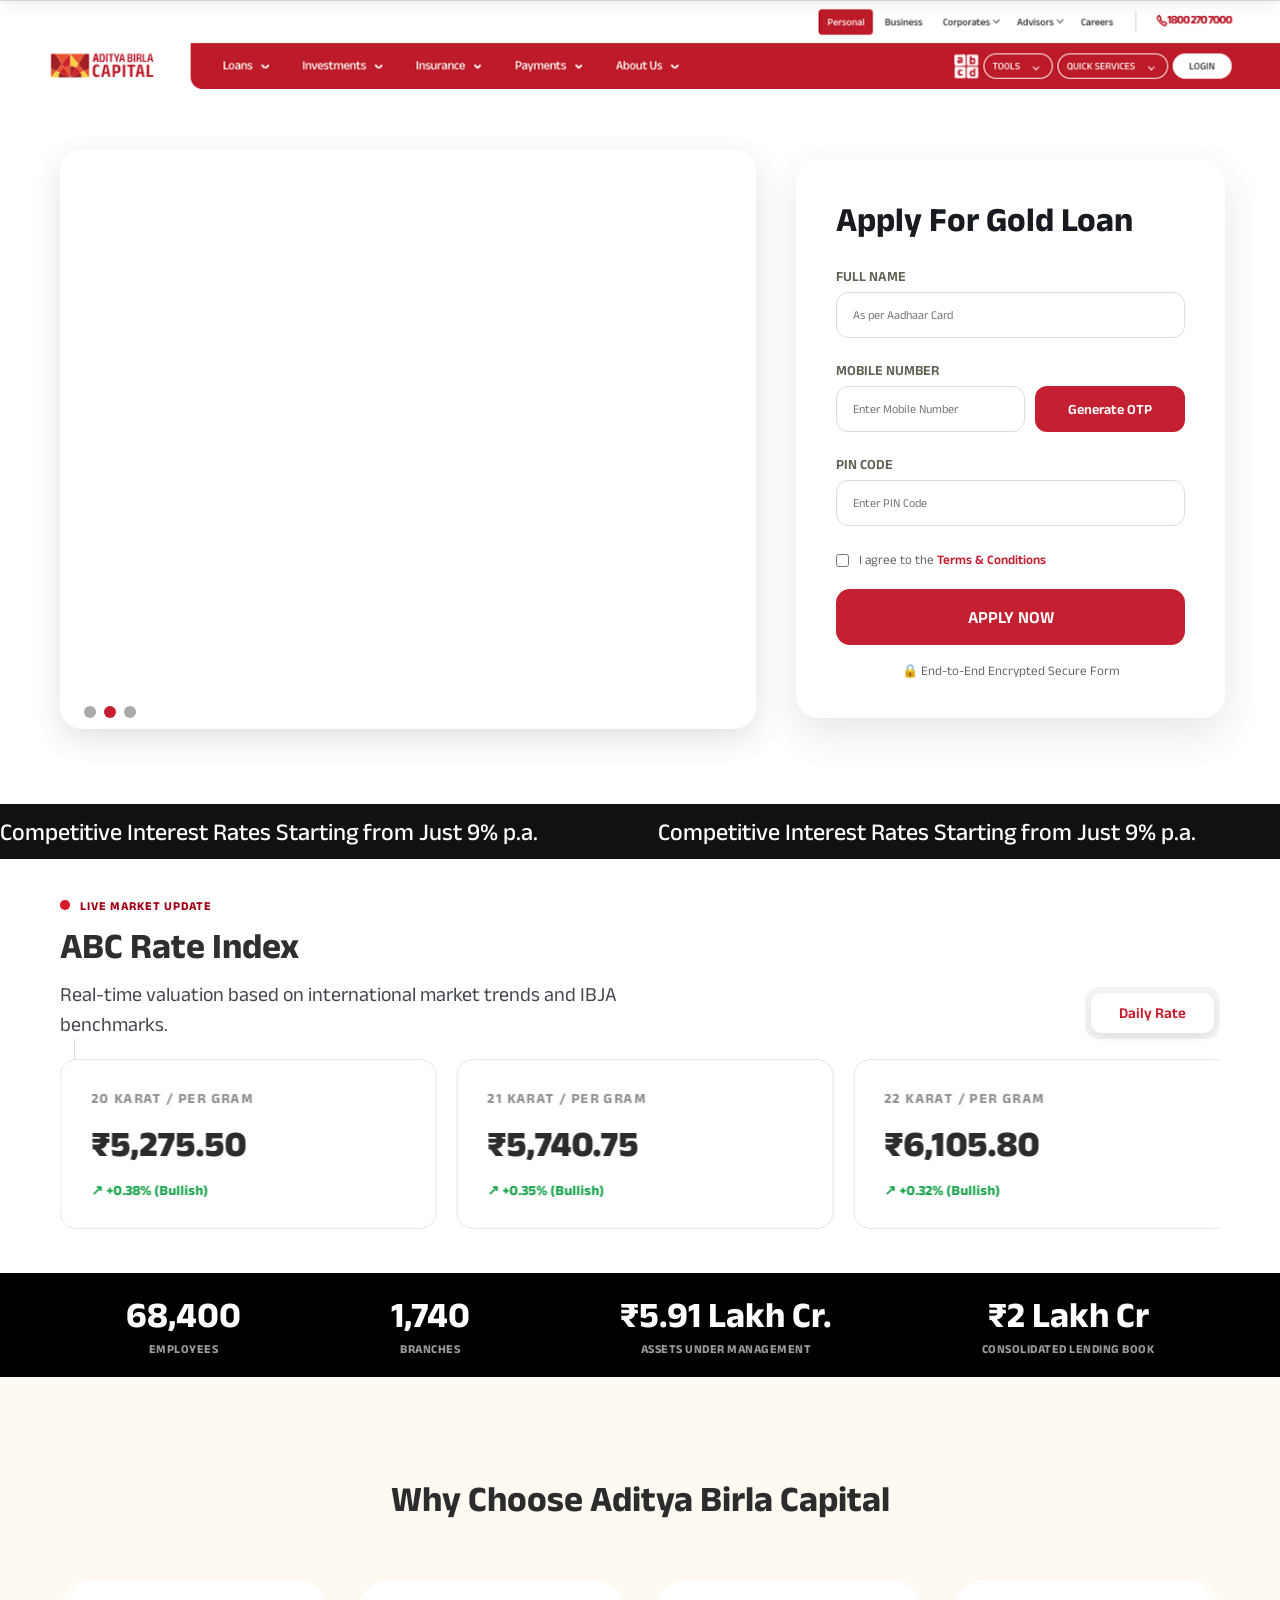
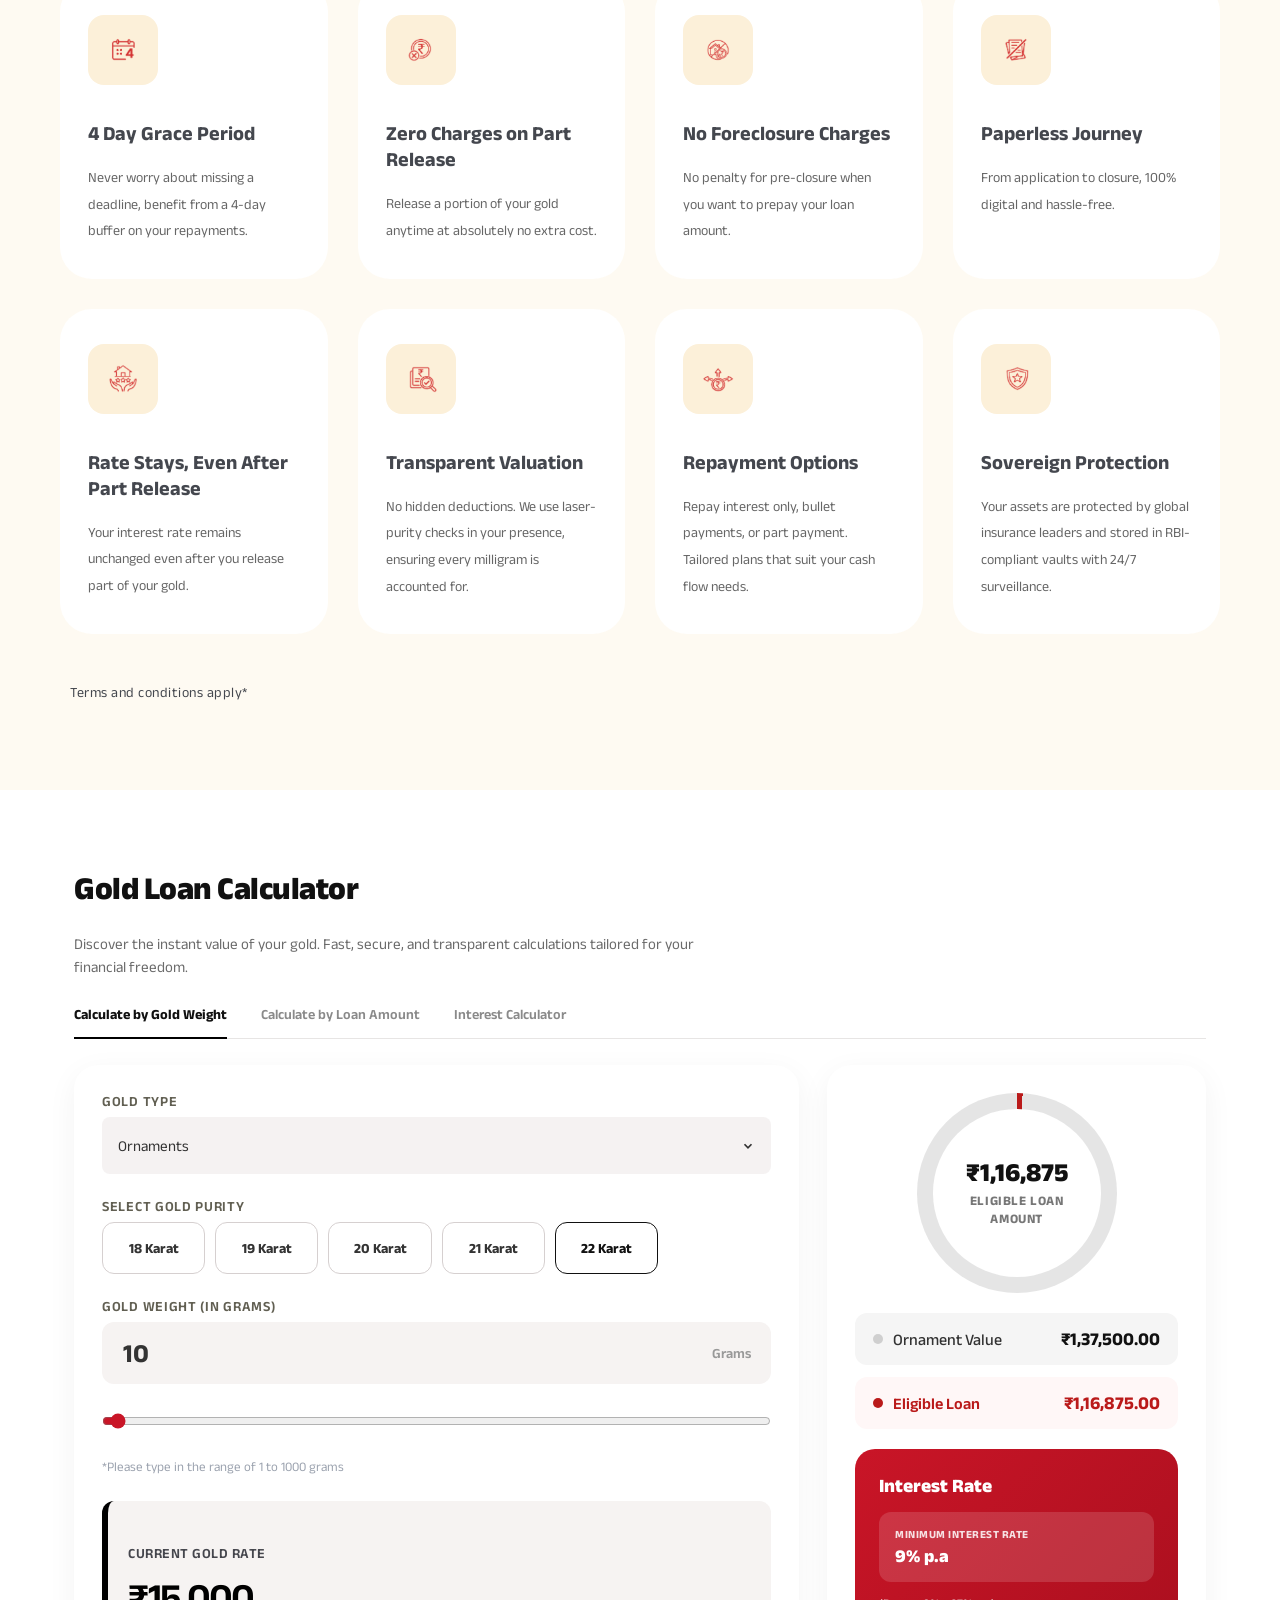
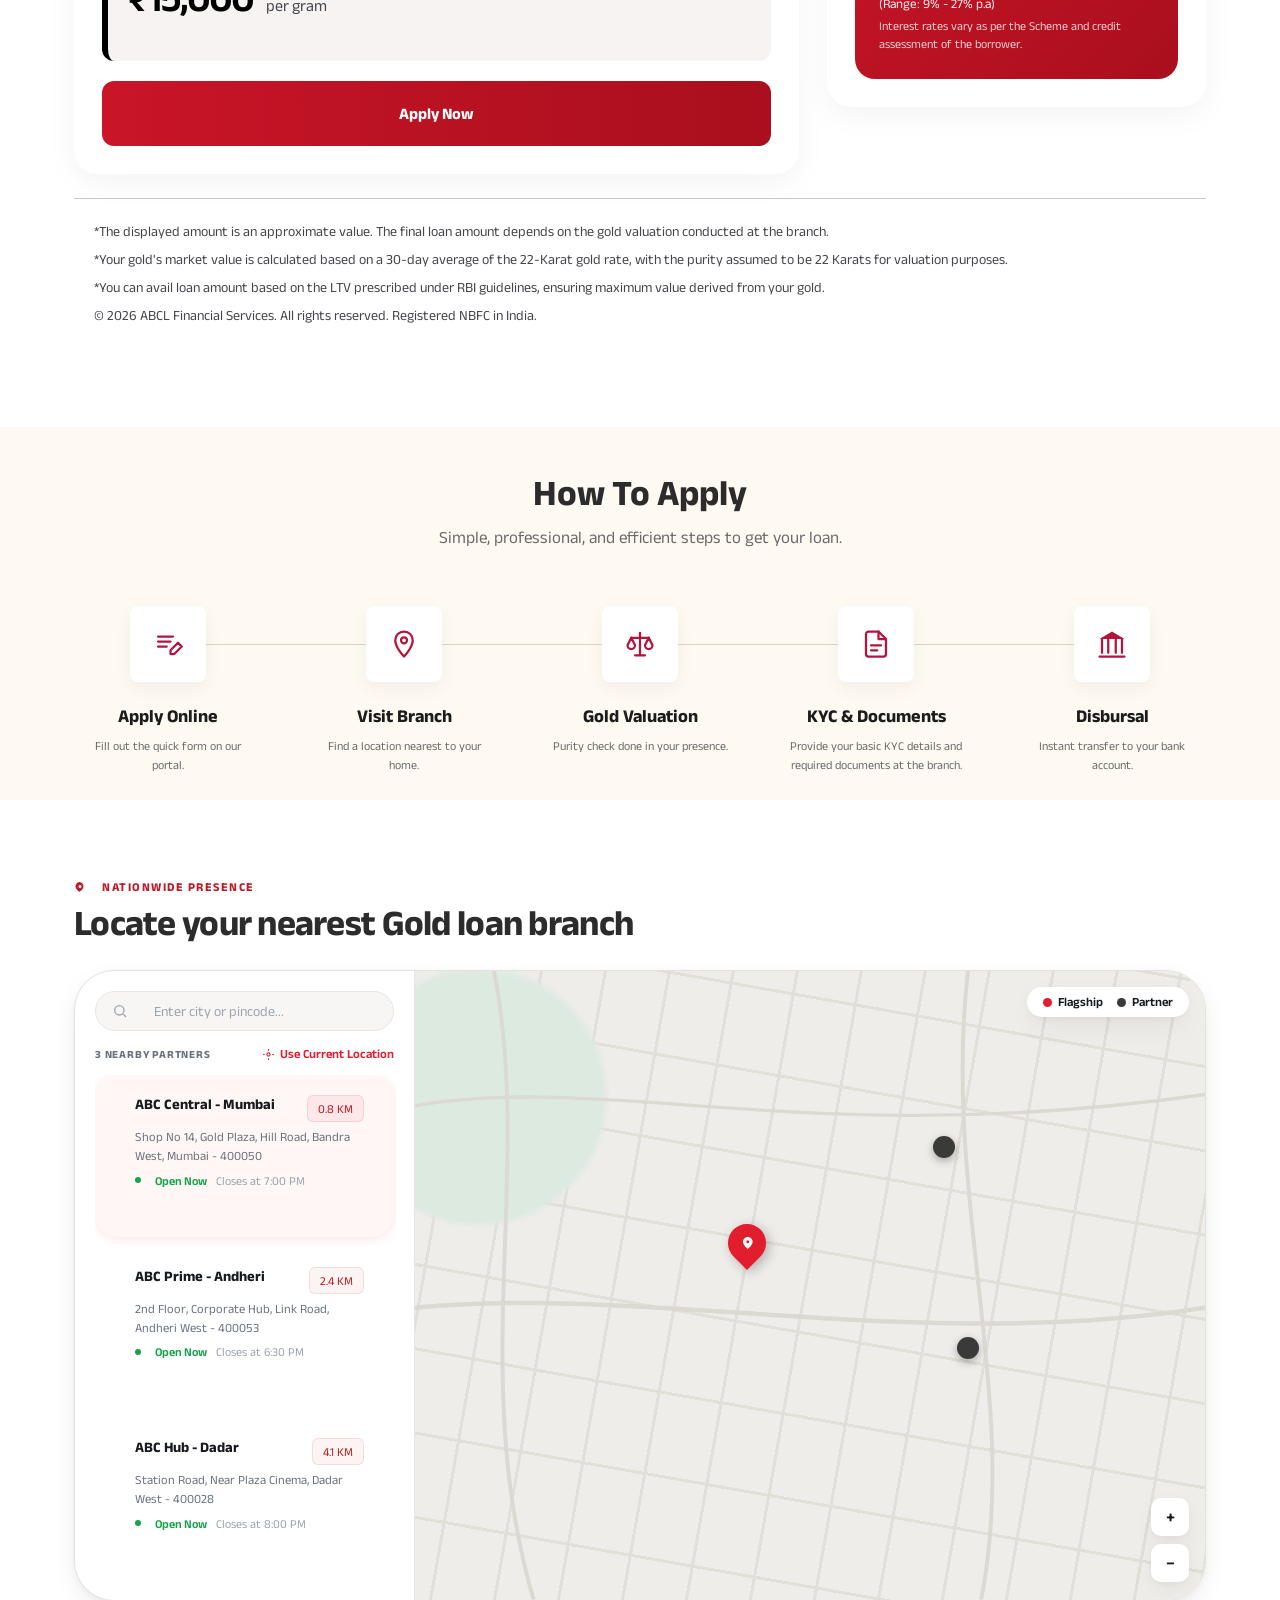
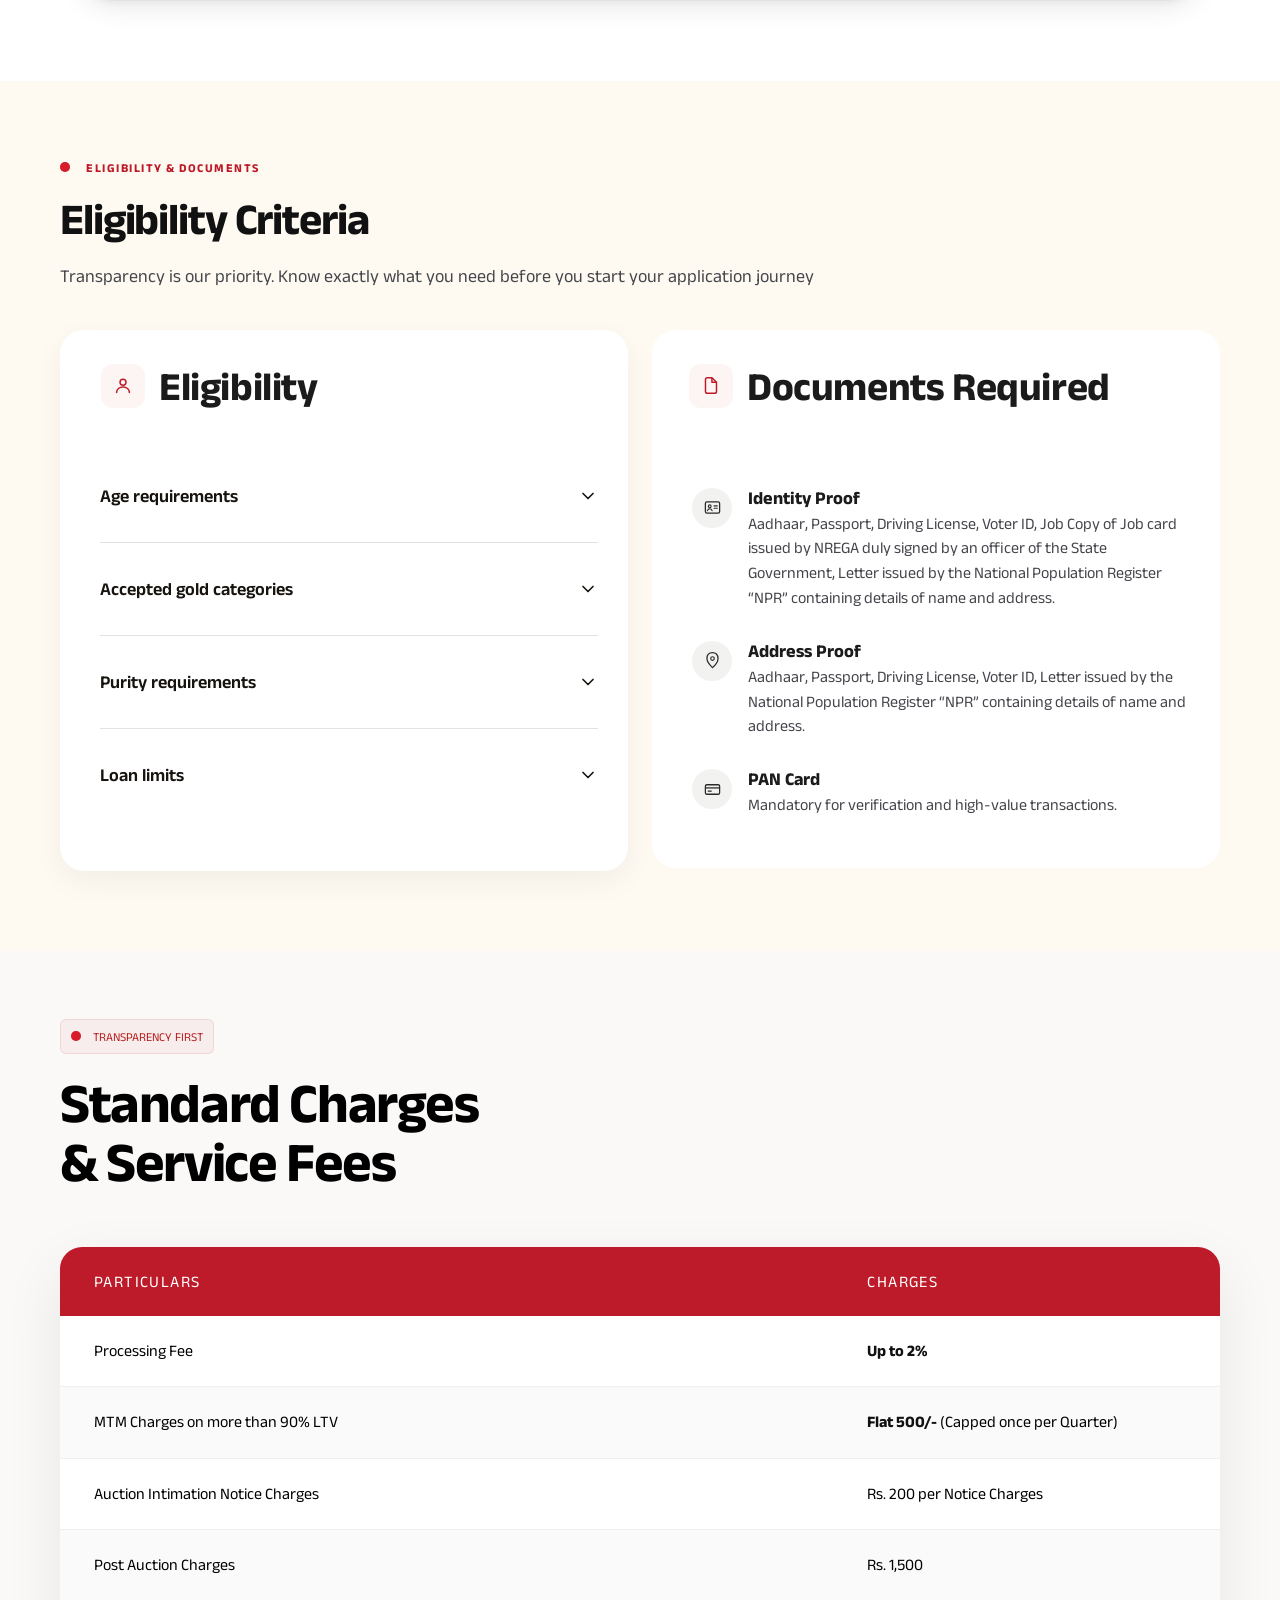
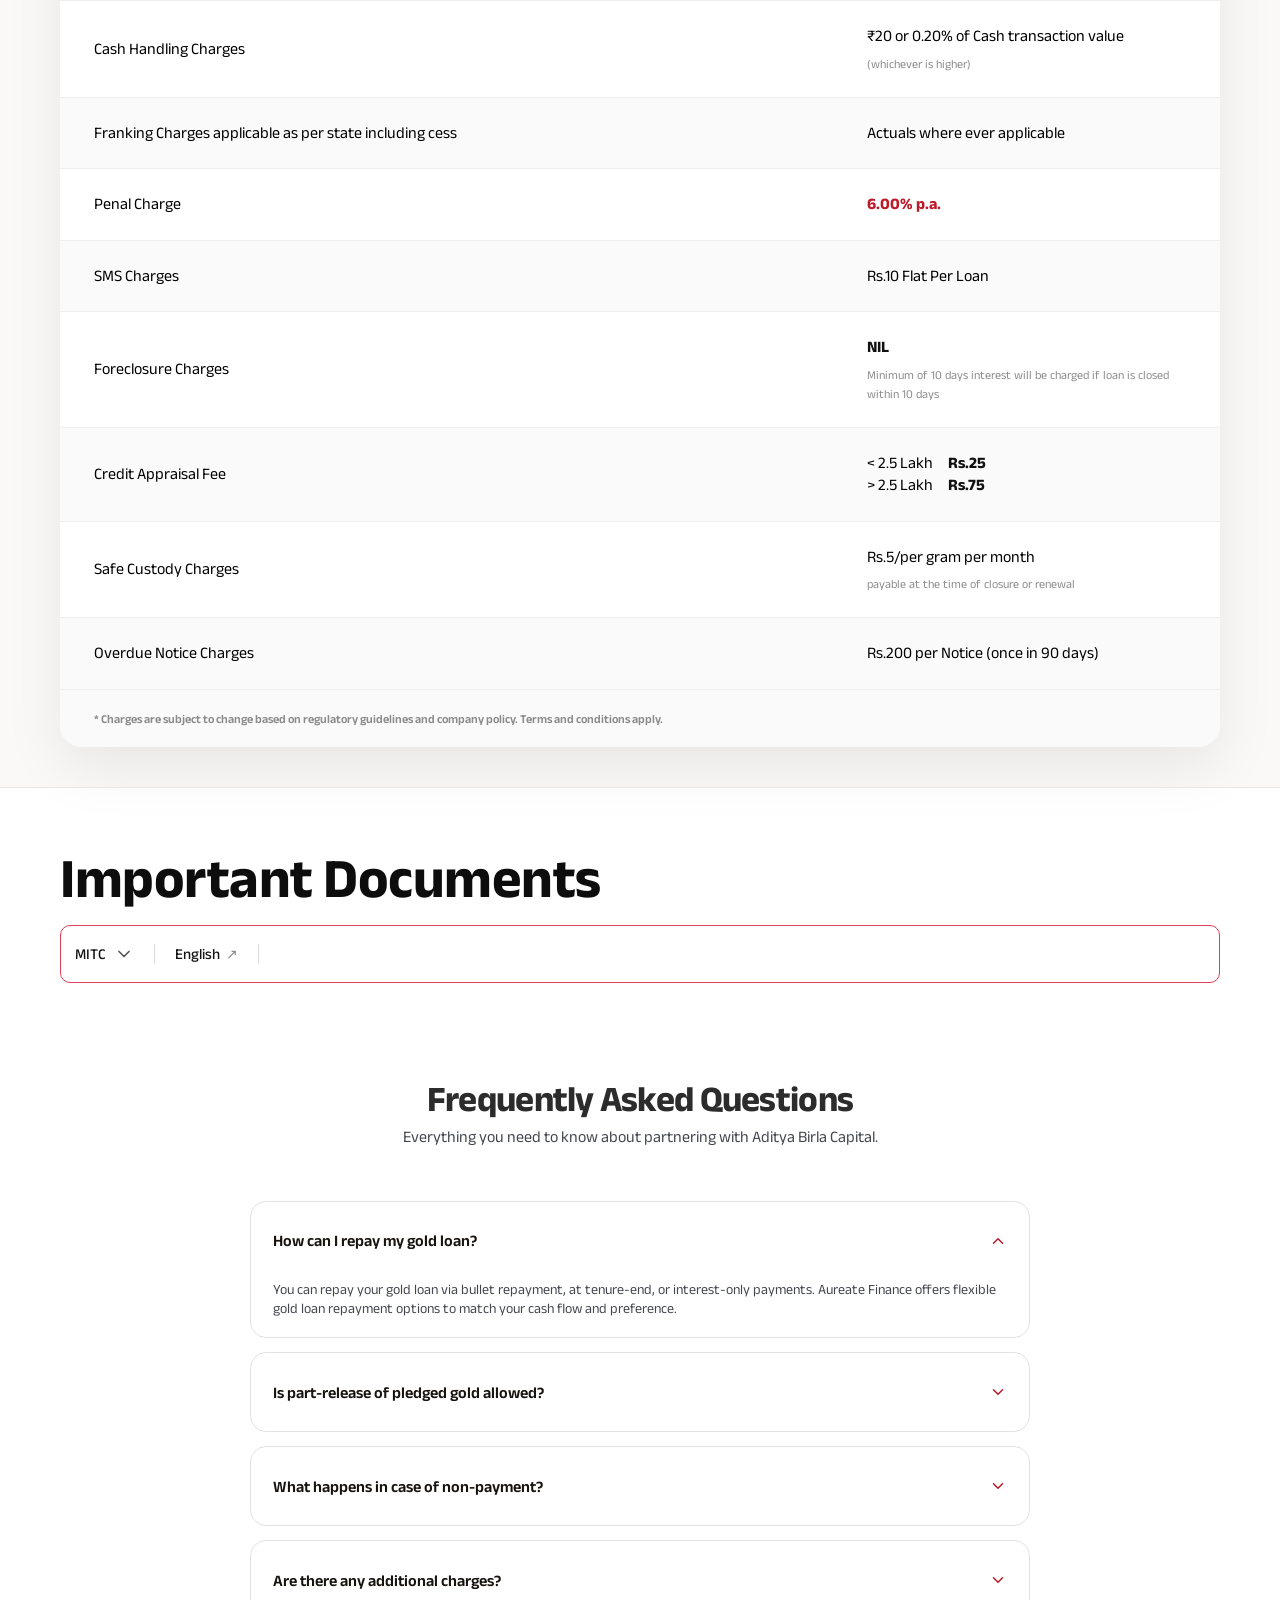
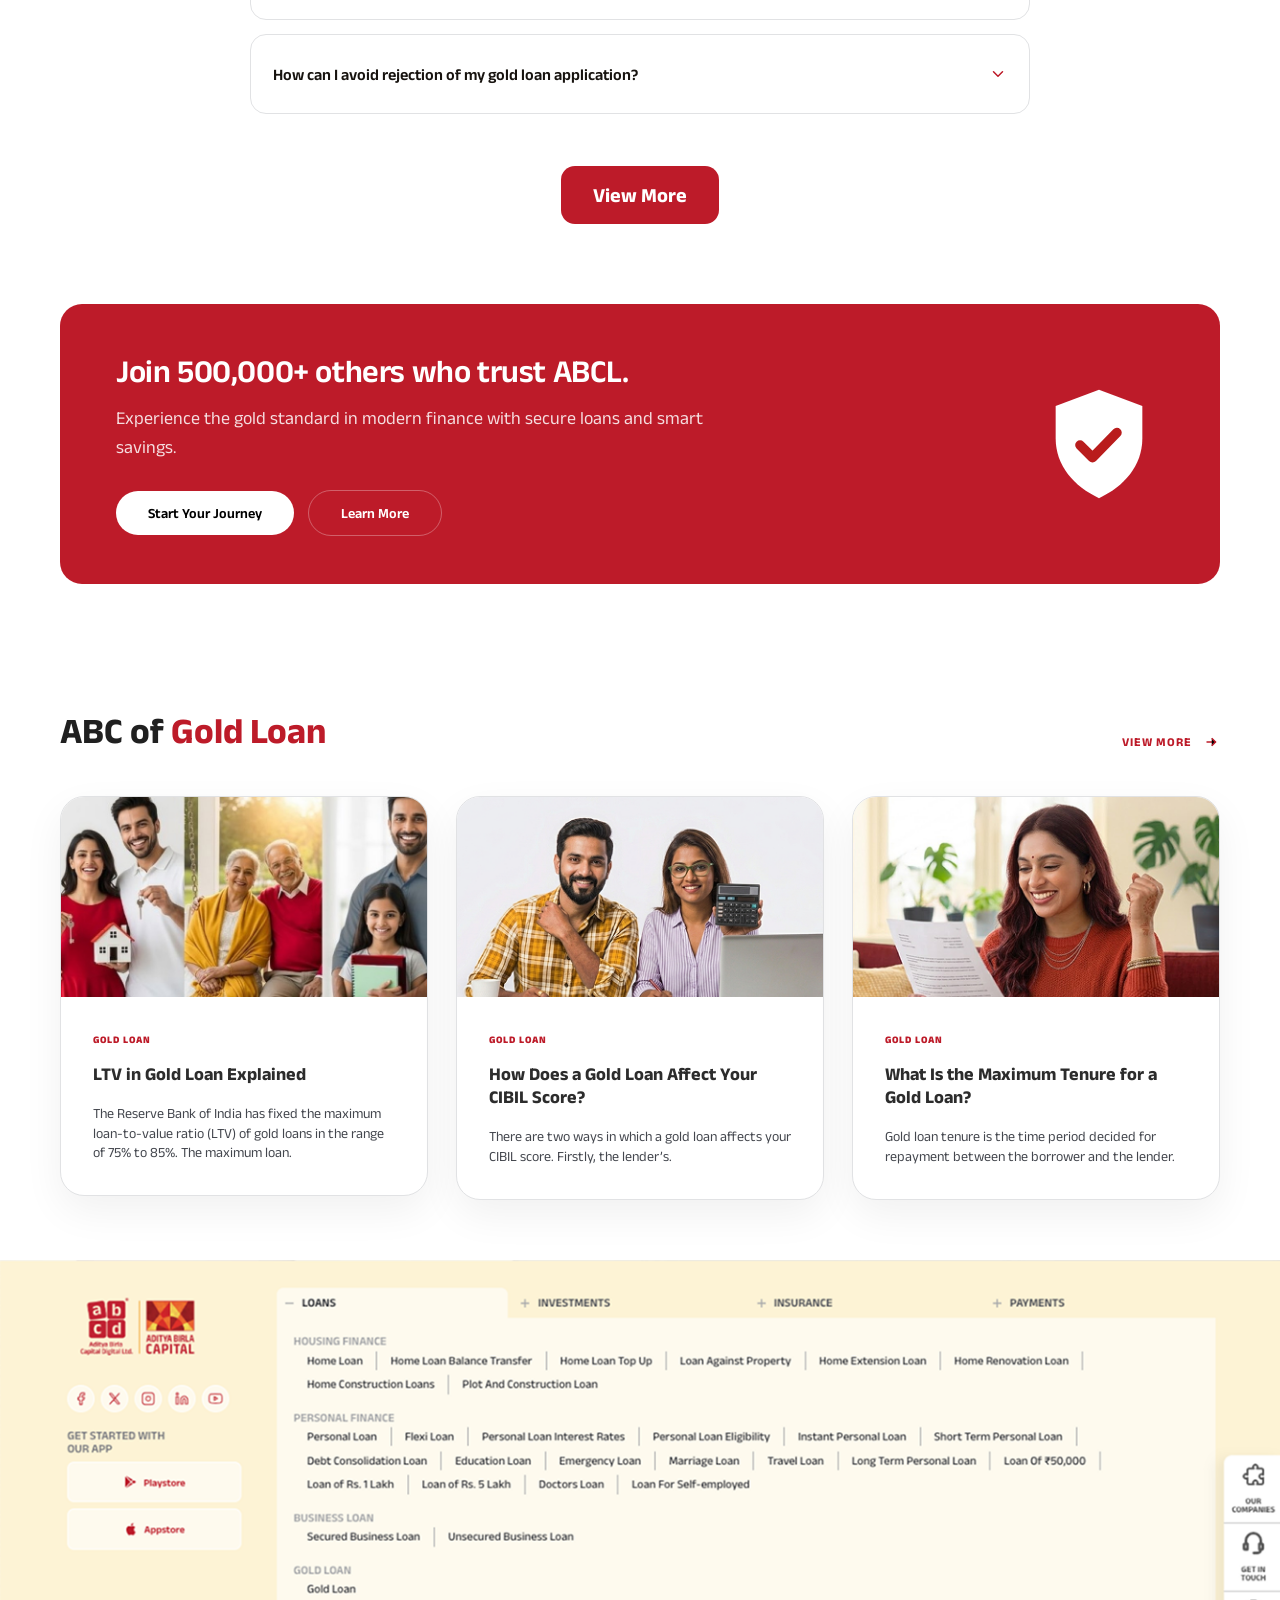
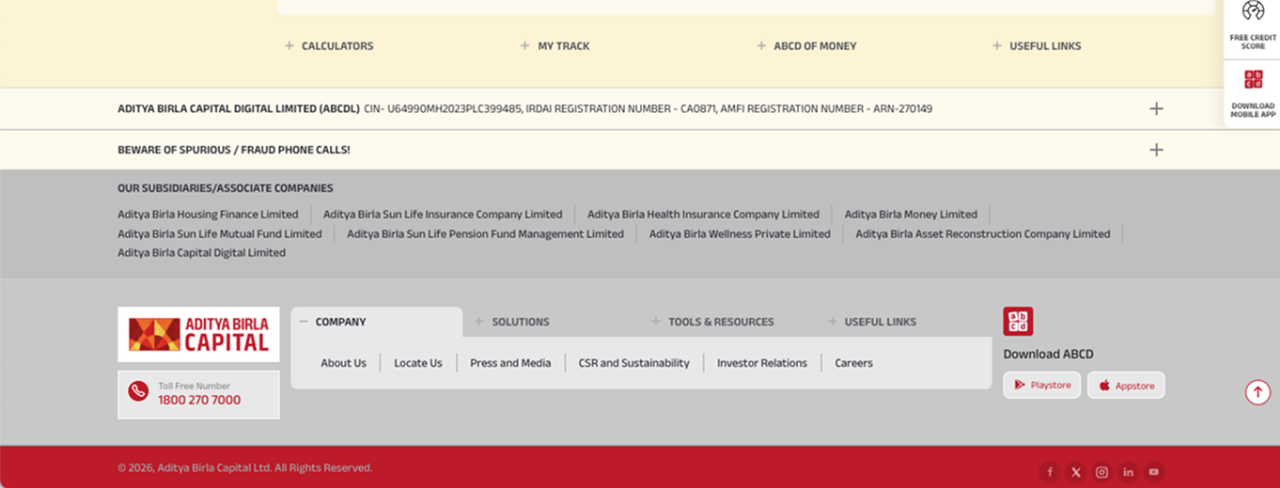
==== commit 452bdf36: "Update index.html" ====
--- a/index.html
+++ b/index.html
@@ -40,16 +40,16 @@
 
           
 
+            <div class="swiper-slide">
+              <img src="img/first banner (1).jpg" alt="">
+            </div>
+
+            <div class="swiper-slide">
+              <img src="img/ABC Gold loan 3 (1).png" alt="">
+            </div>
+
              <div class="swiper-slide">
-              <img src="img/first banner (1).jpg" alt="">
-            </div>
-
-            <div class="swiper-slide">
-              <img src="img/first banner (3).jpg" alt="">
-            </div>
-
-             <div class="swiper-slide">
-              <img src="img/first banner (4).jpg" alt="">
+              <img src="img/ABC Gold loan 4.1 (1).png" alt="">
             </div>
 
             
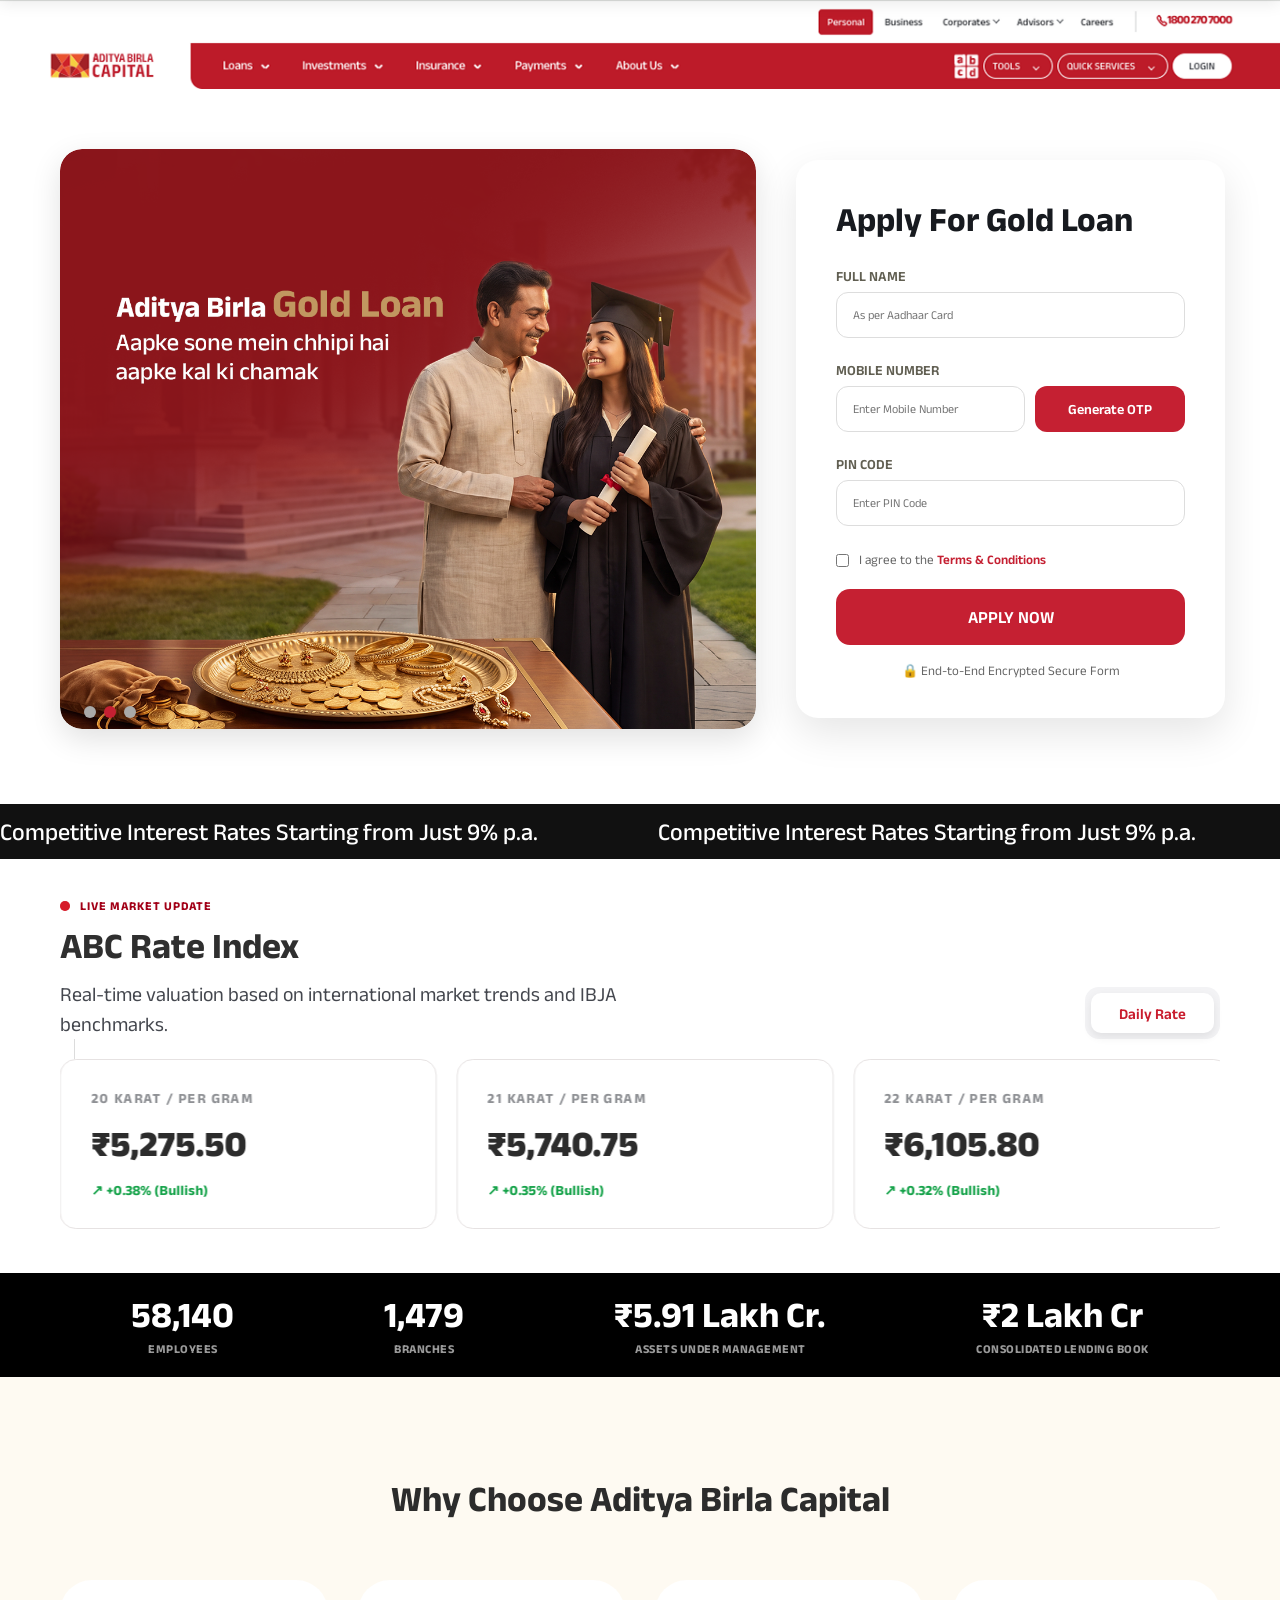
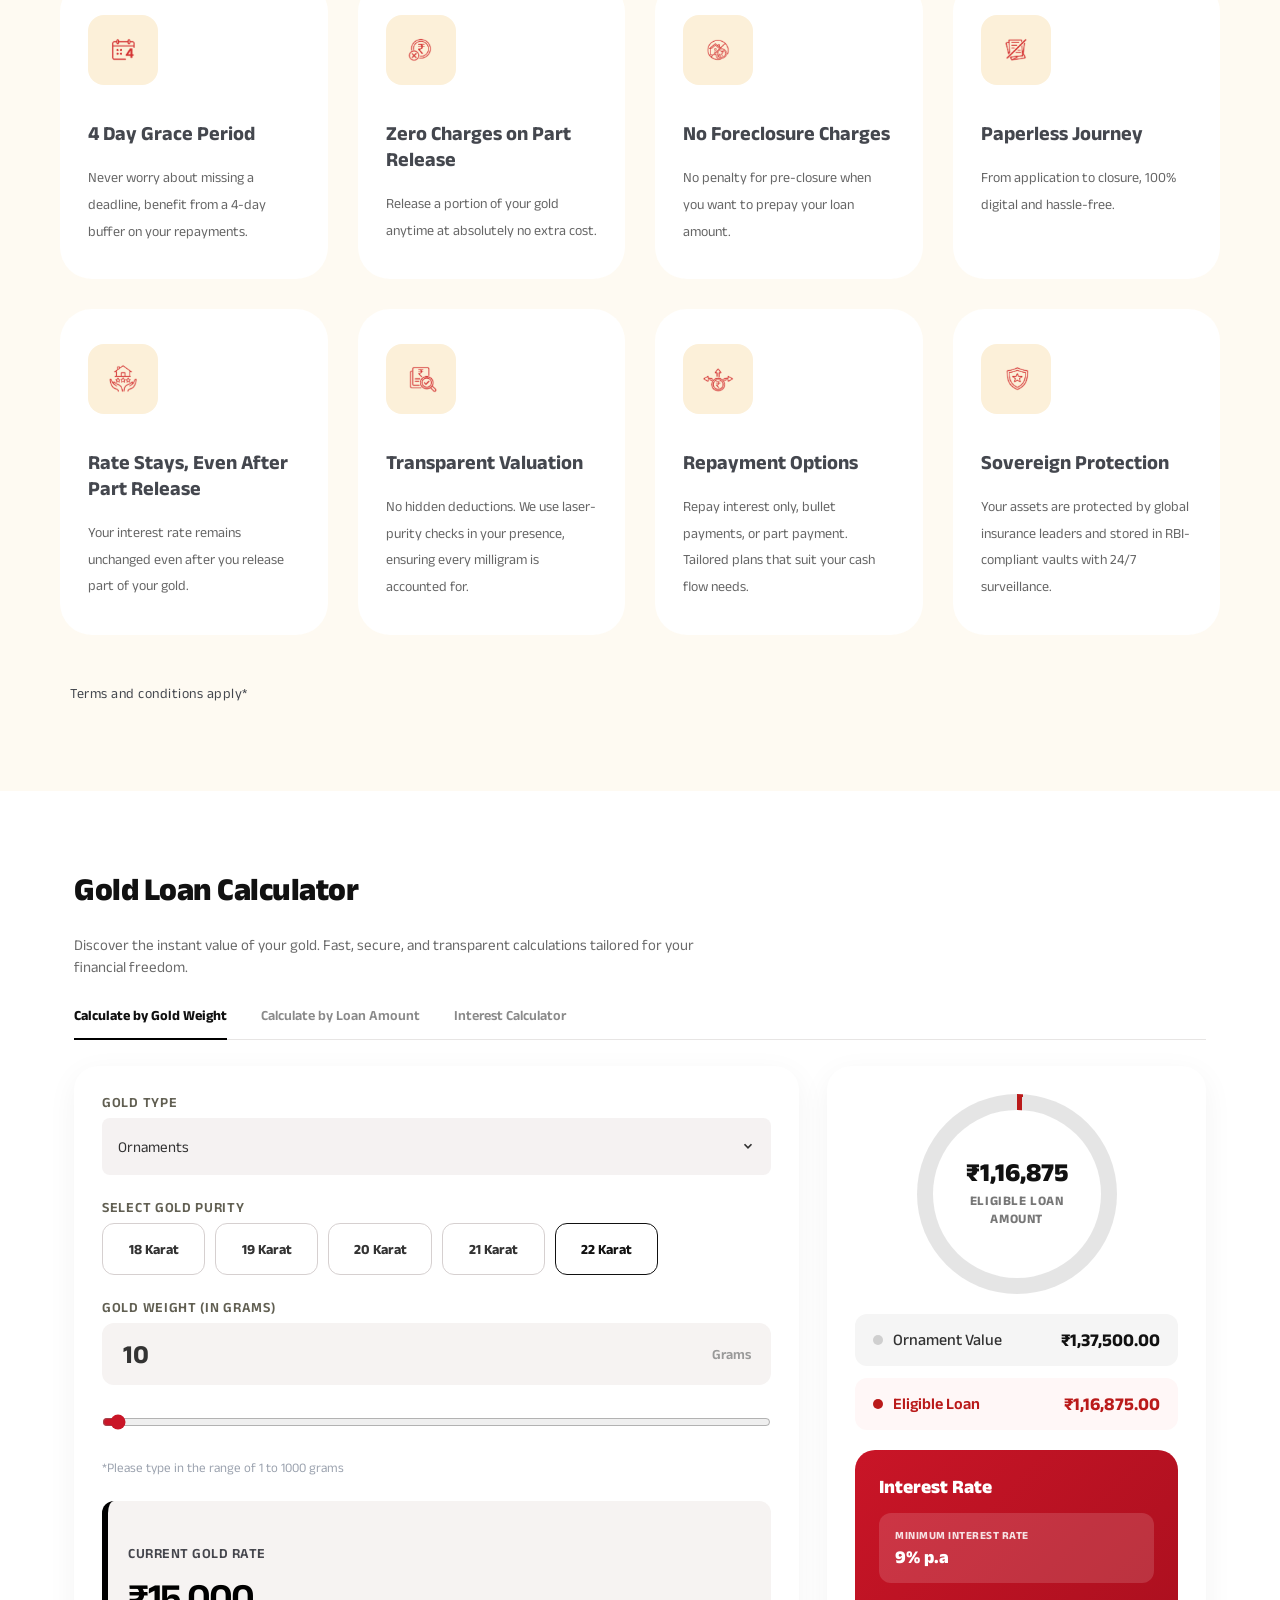
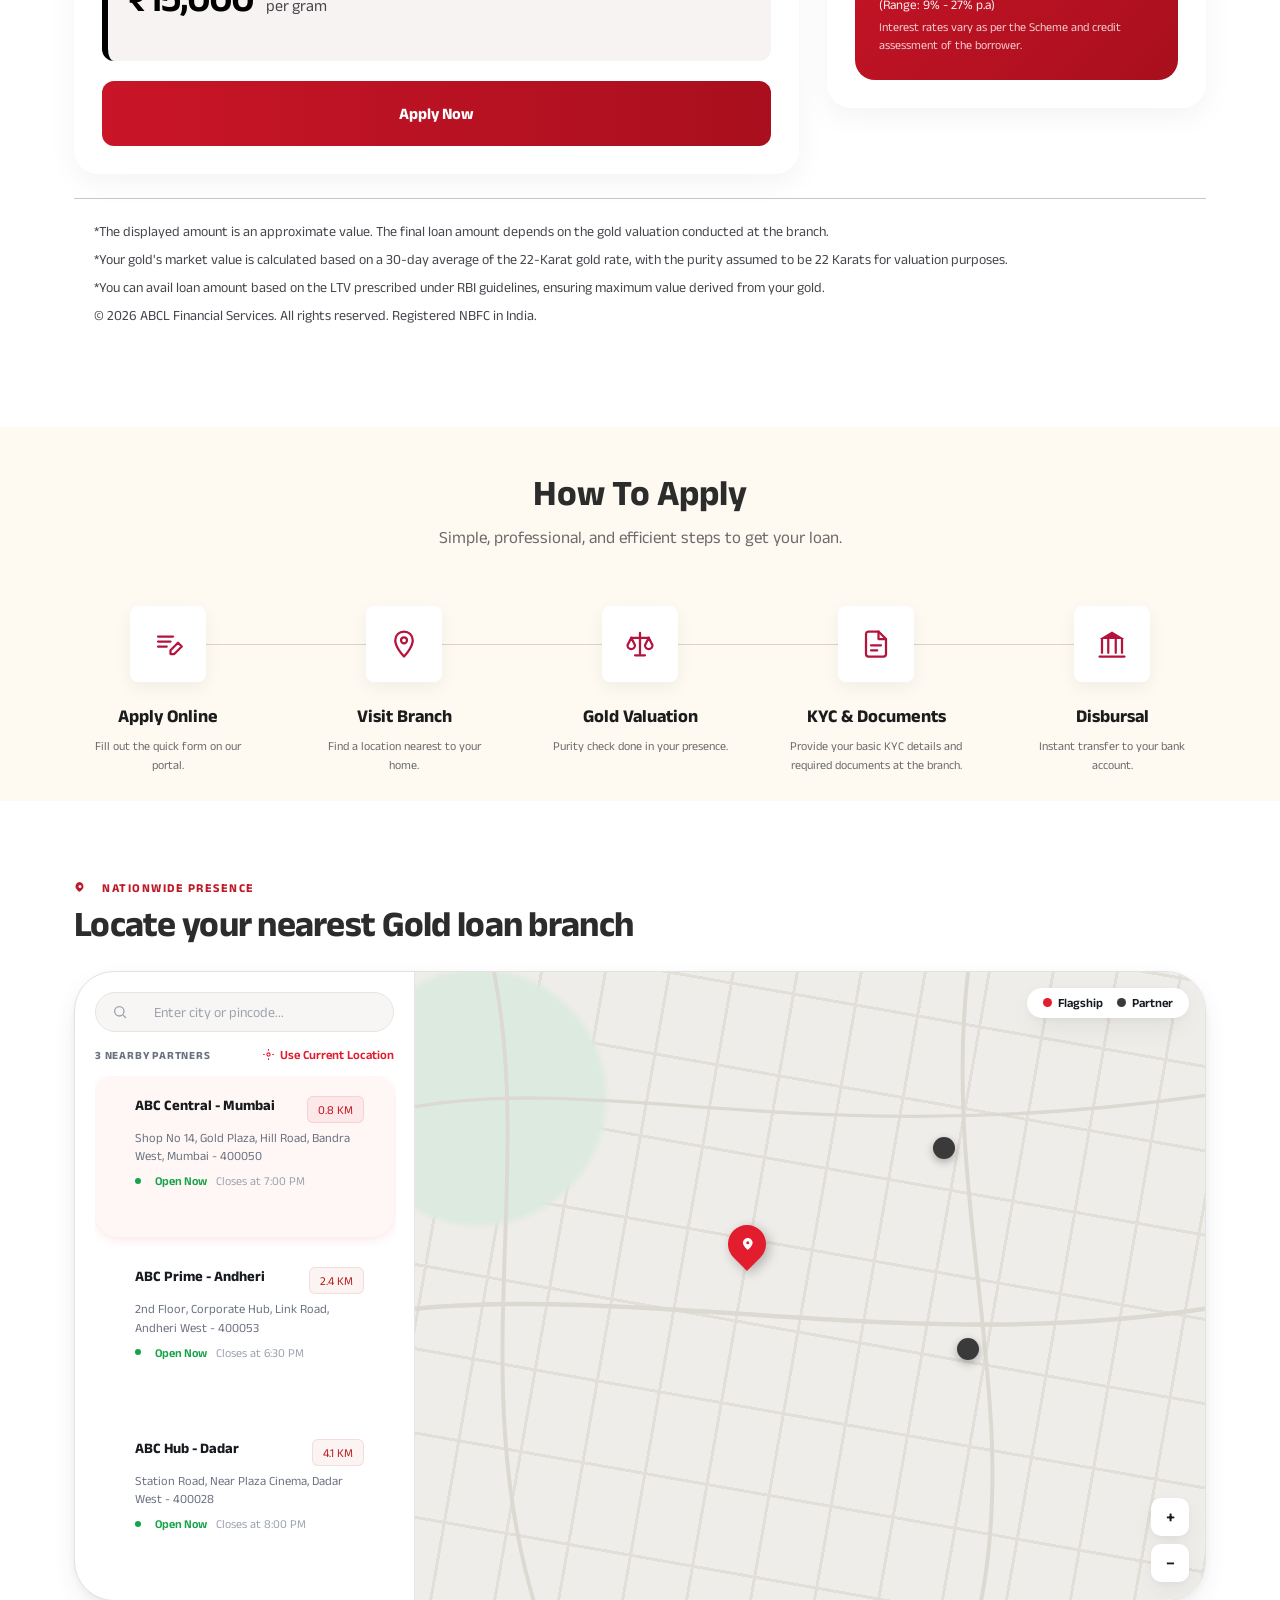
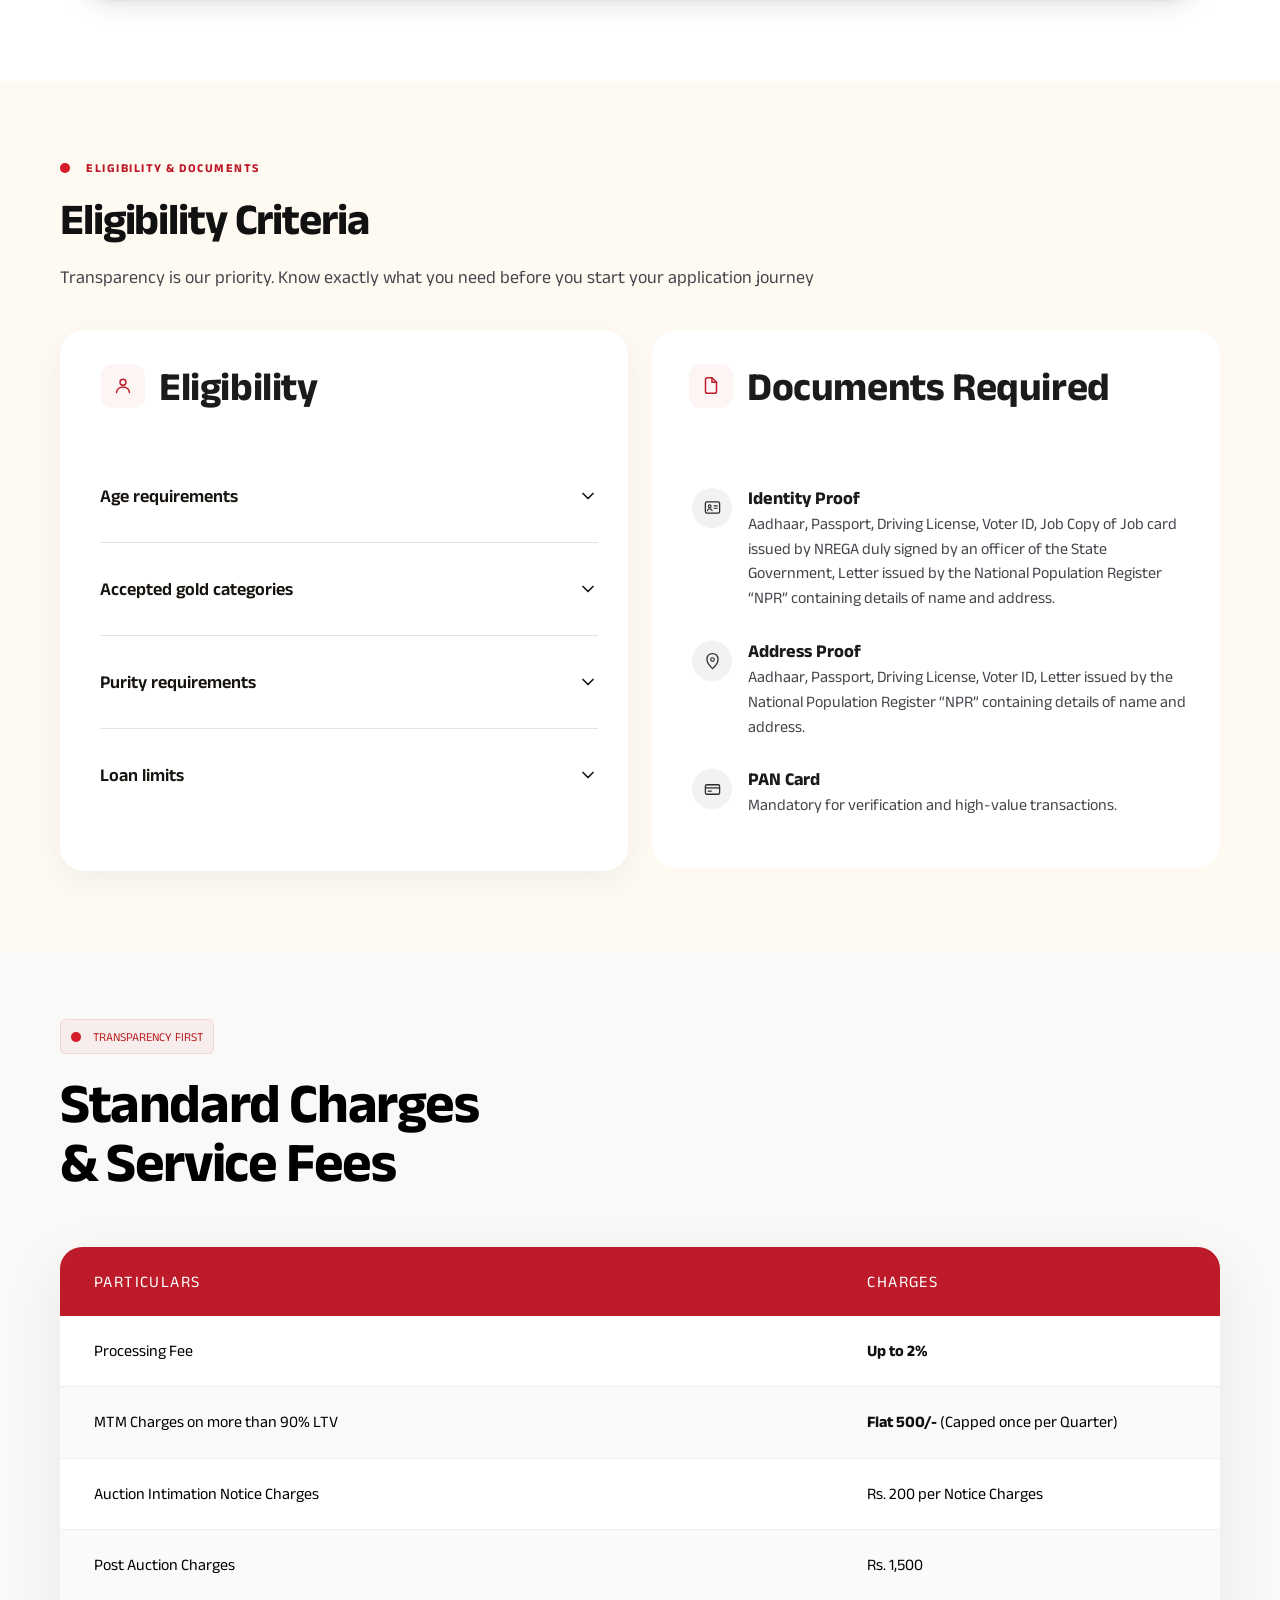
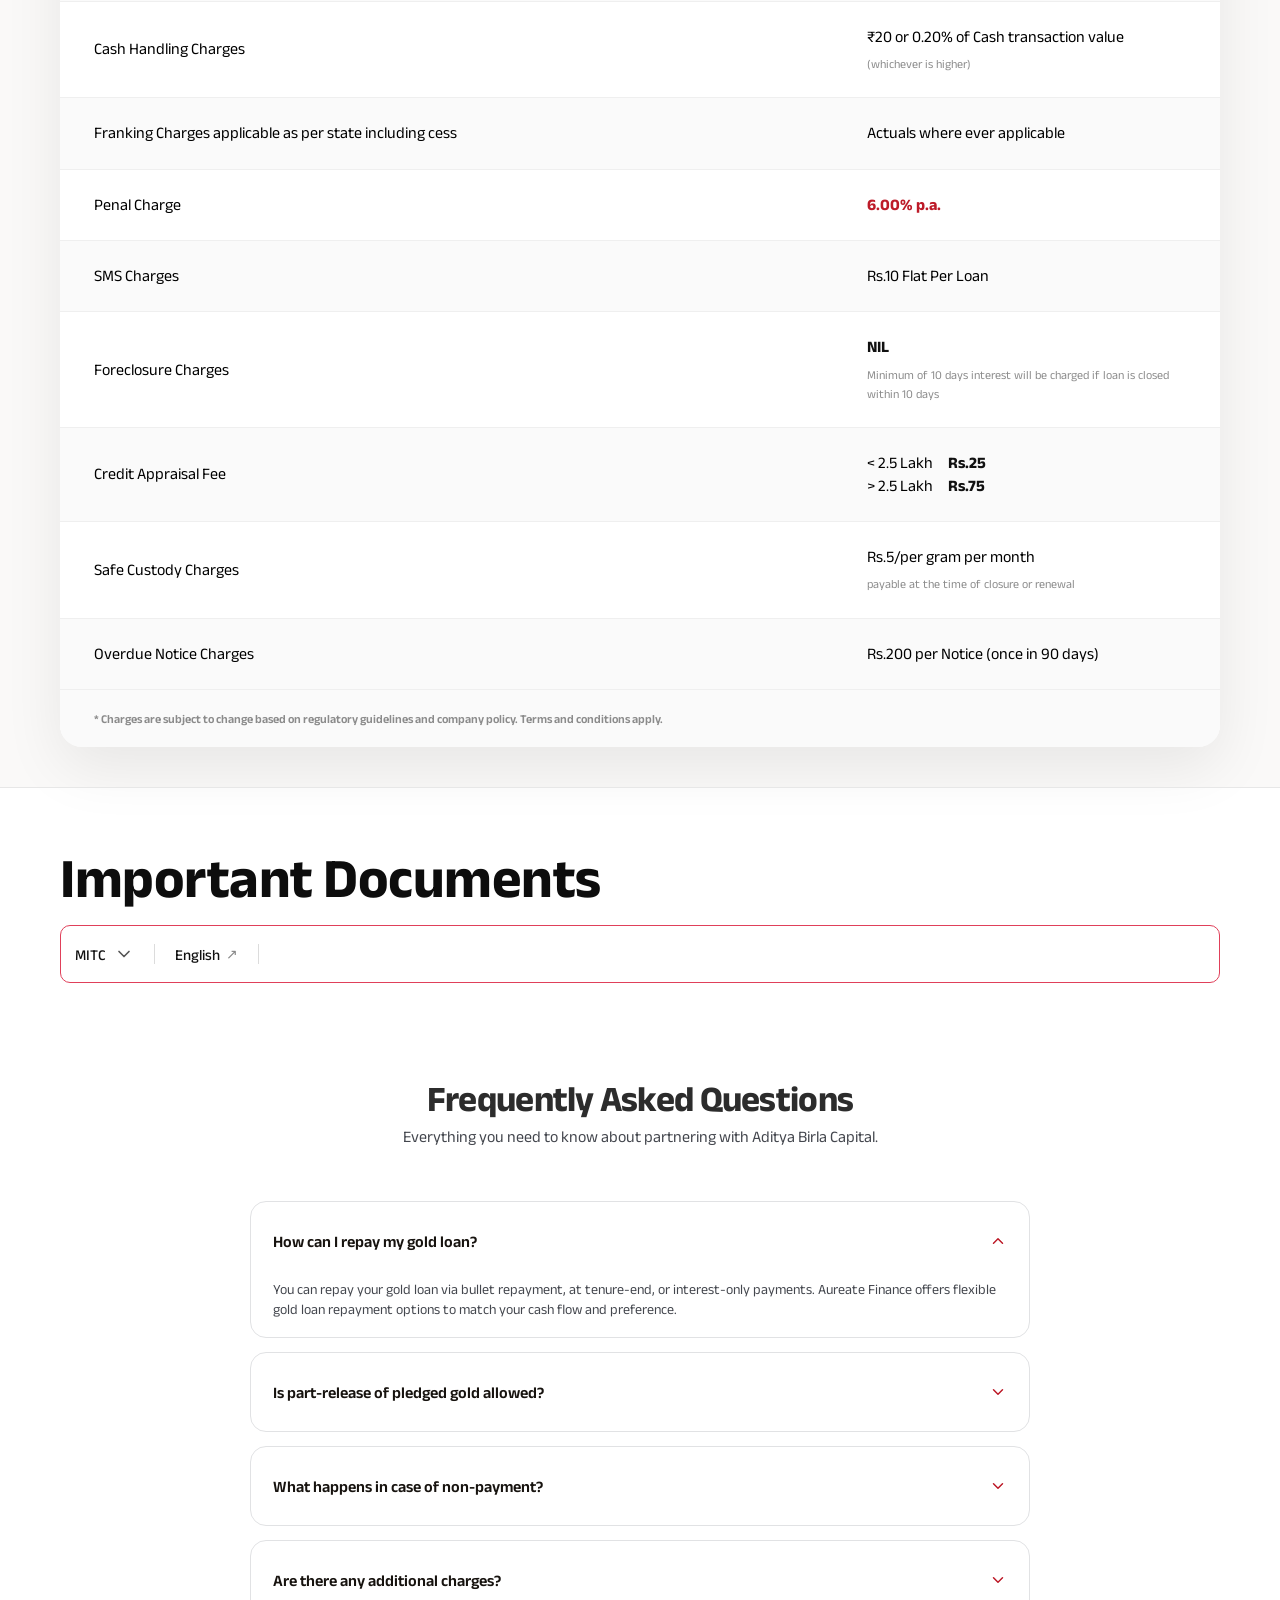
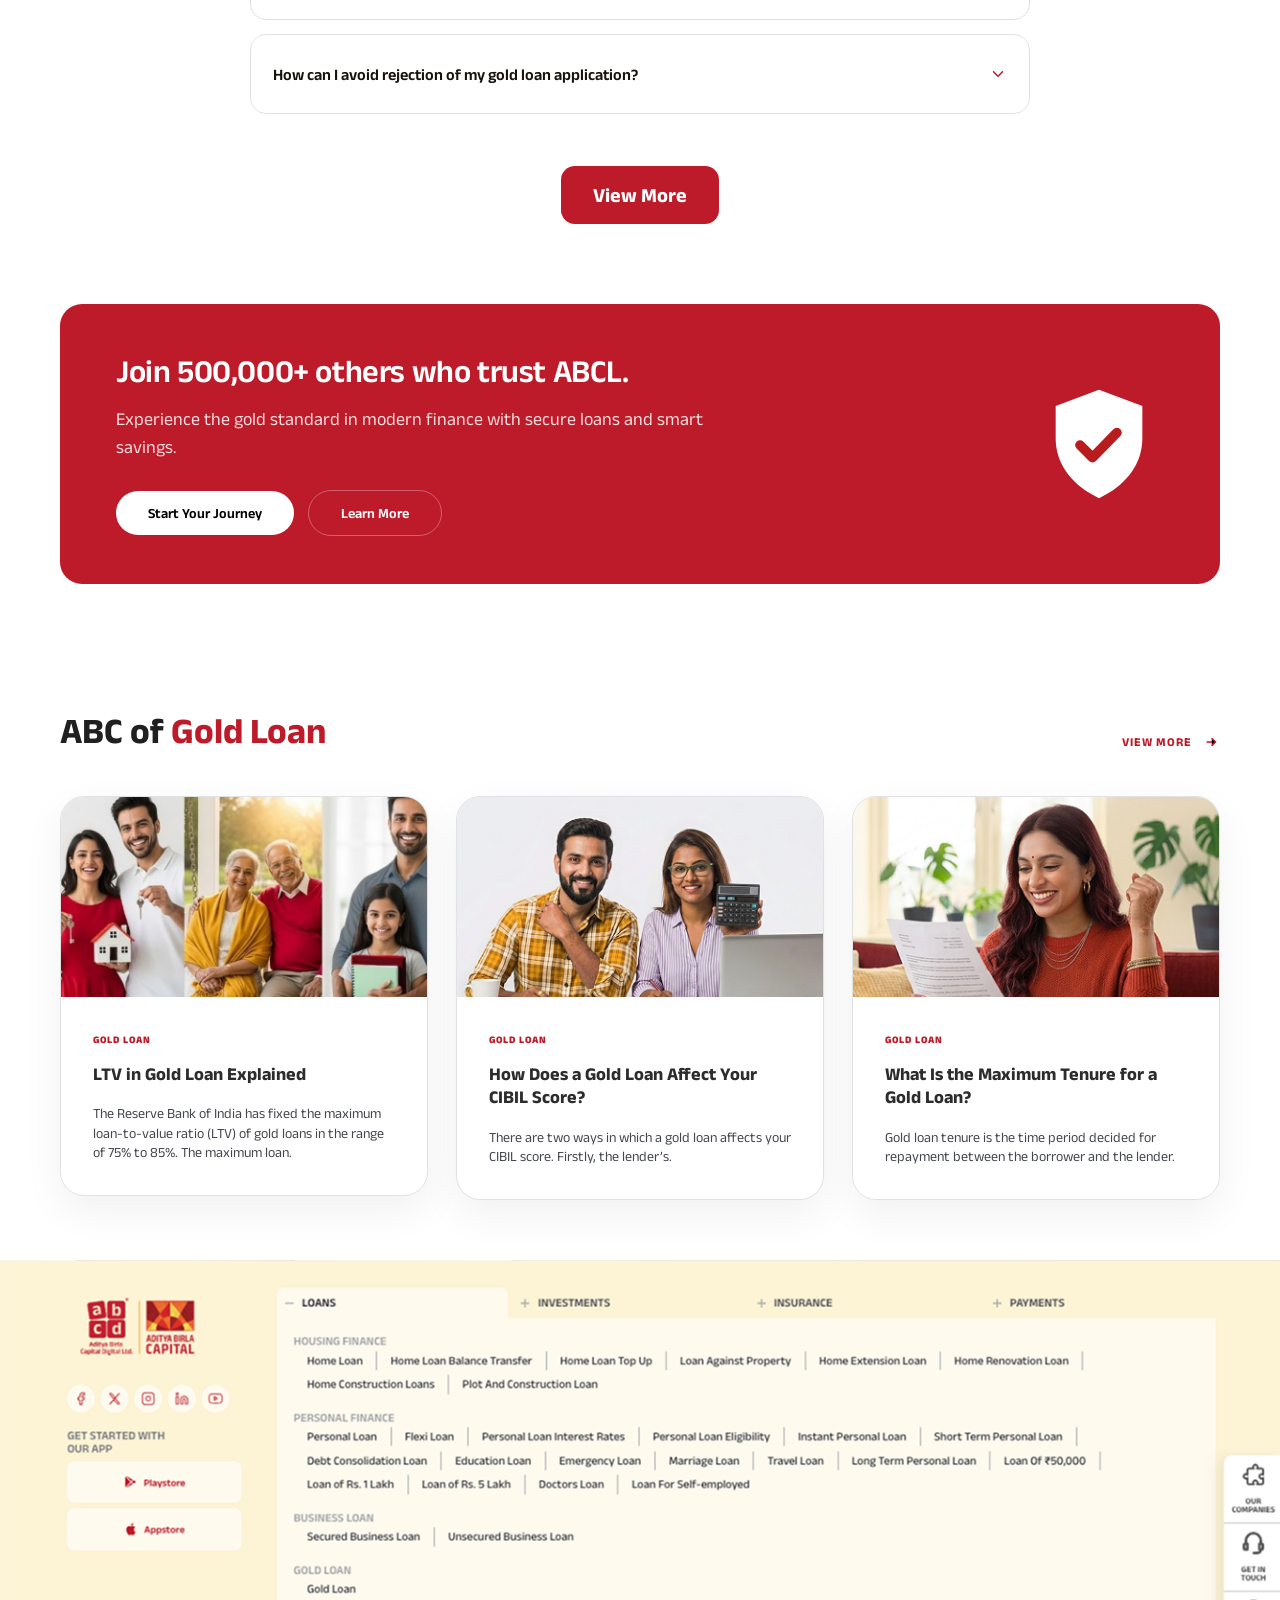
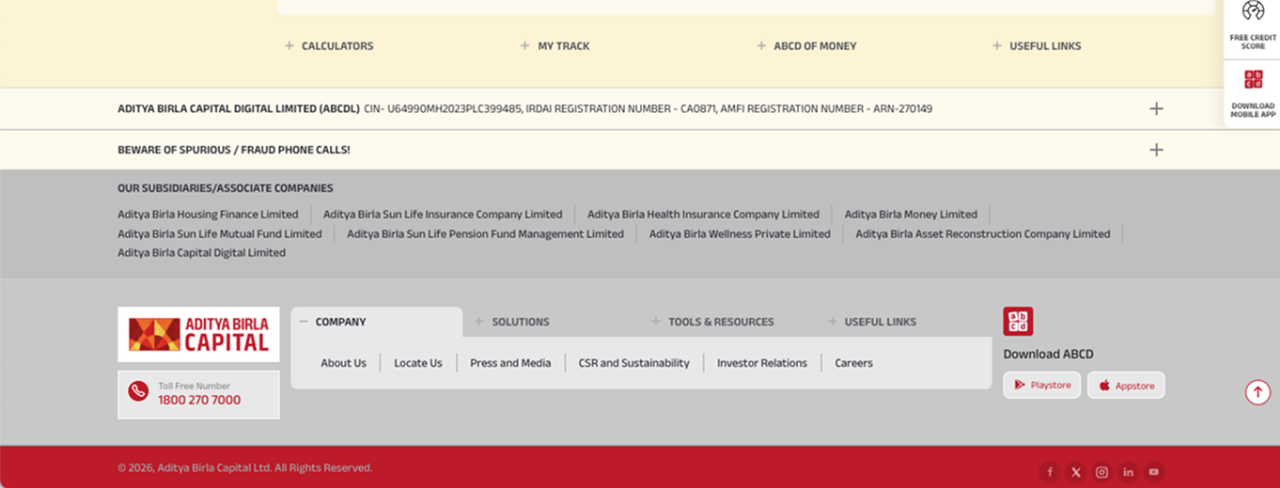
==== commit 3785372f: "Update index.html" ====
--- a/index.html
+++ b/index.html
@@ -40,17 +40,18 @@
 
           
 
+           <div class="swiper-slide">
+              <img src="img/first banner (1).jpg" alt="">
+            </div>
+
             <div class="swiper-slide">
-              <img src="img/first banner (1).jpg" alt="">
-            </div>
-
-            <div class="swiper-slide">
-              <img src="img/ABC Gold loan 3 (1).png" alt="">
+              <img src="img/ABC Gold loan 3.png" alt="">
             </div>
 
              <div class="swiper-slide">
-              <img src="img/ABC Gold loan 4.1 (1).png" alt="">
-            </div>
+              <img src="img/ABC Gold loan 4.1.png" alt="">
+            </div>
+
 
             
 
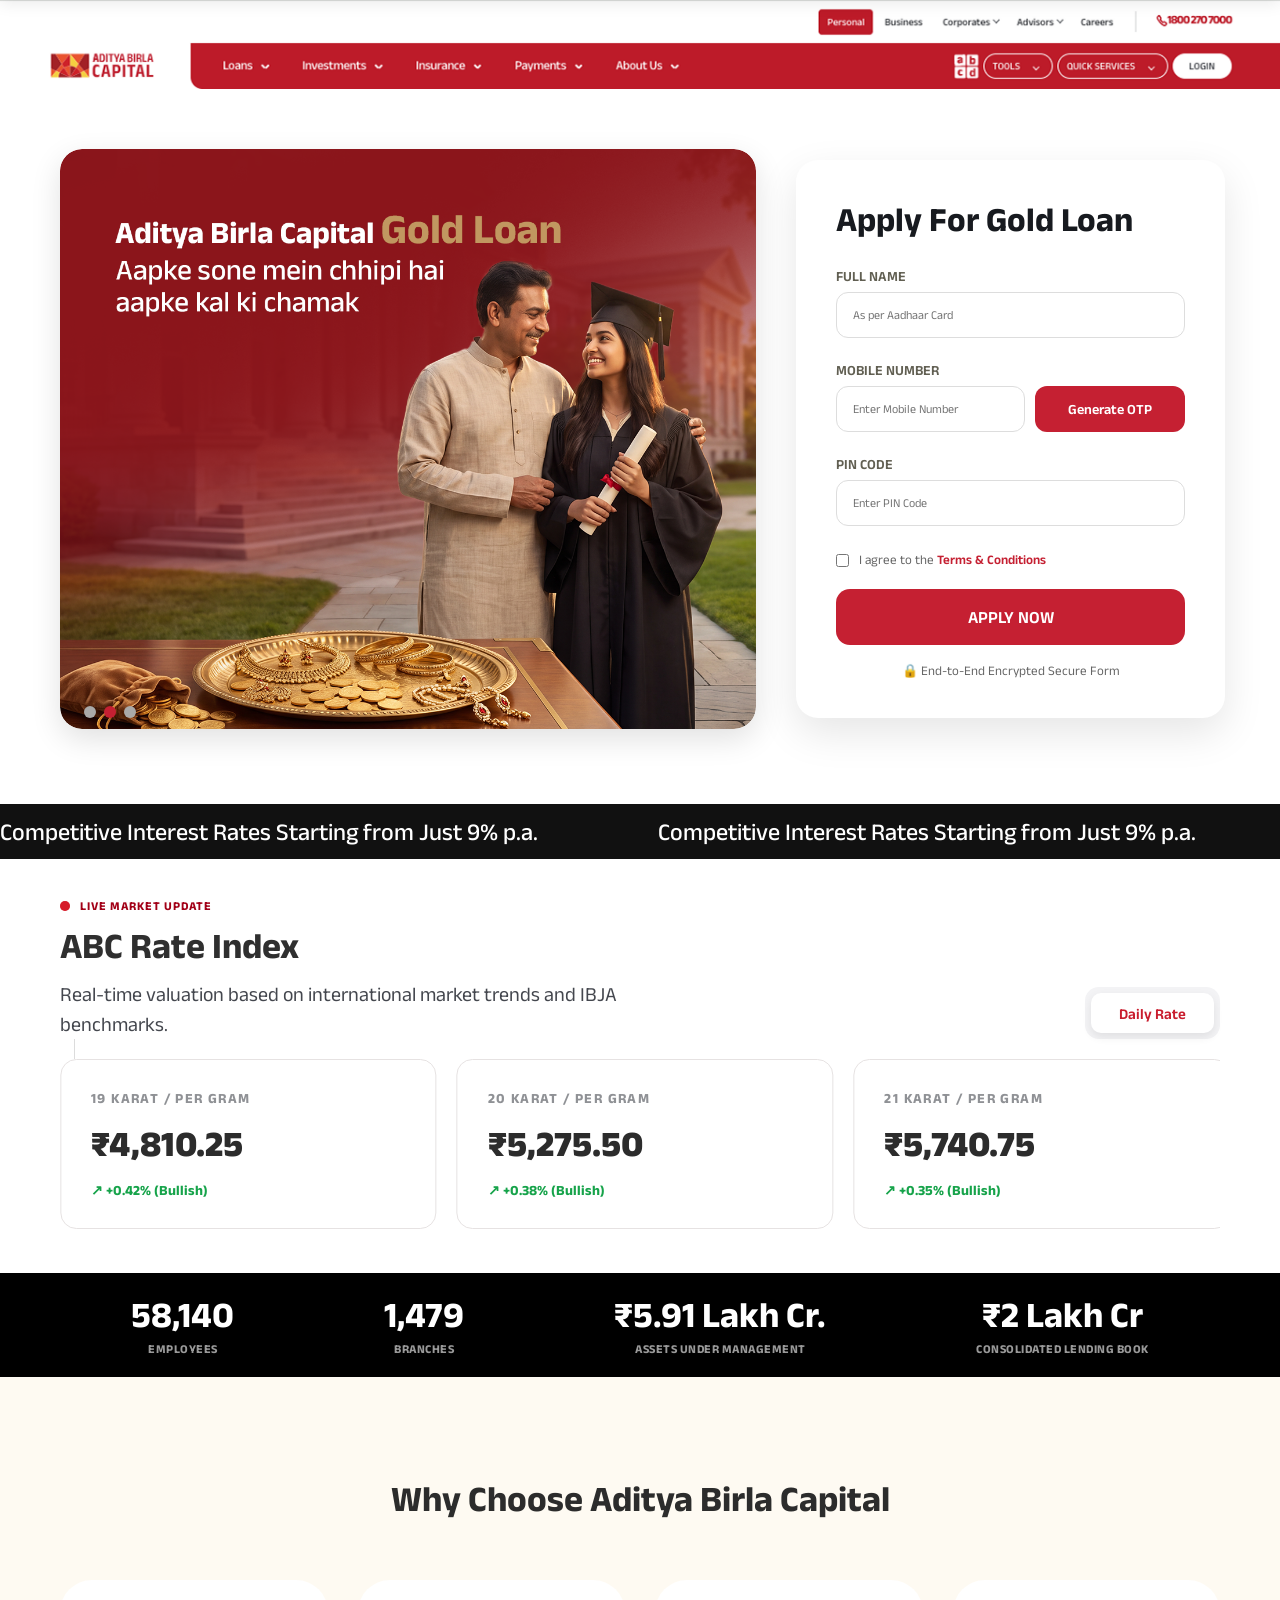
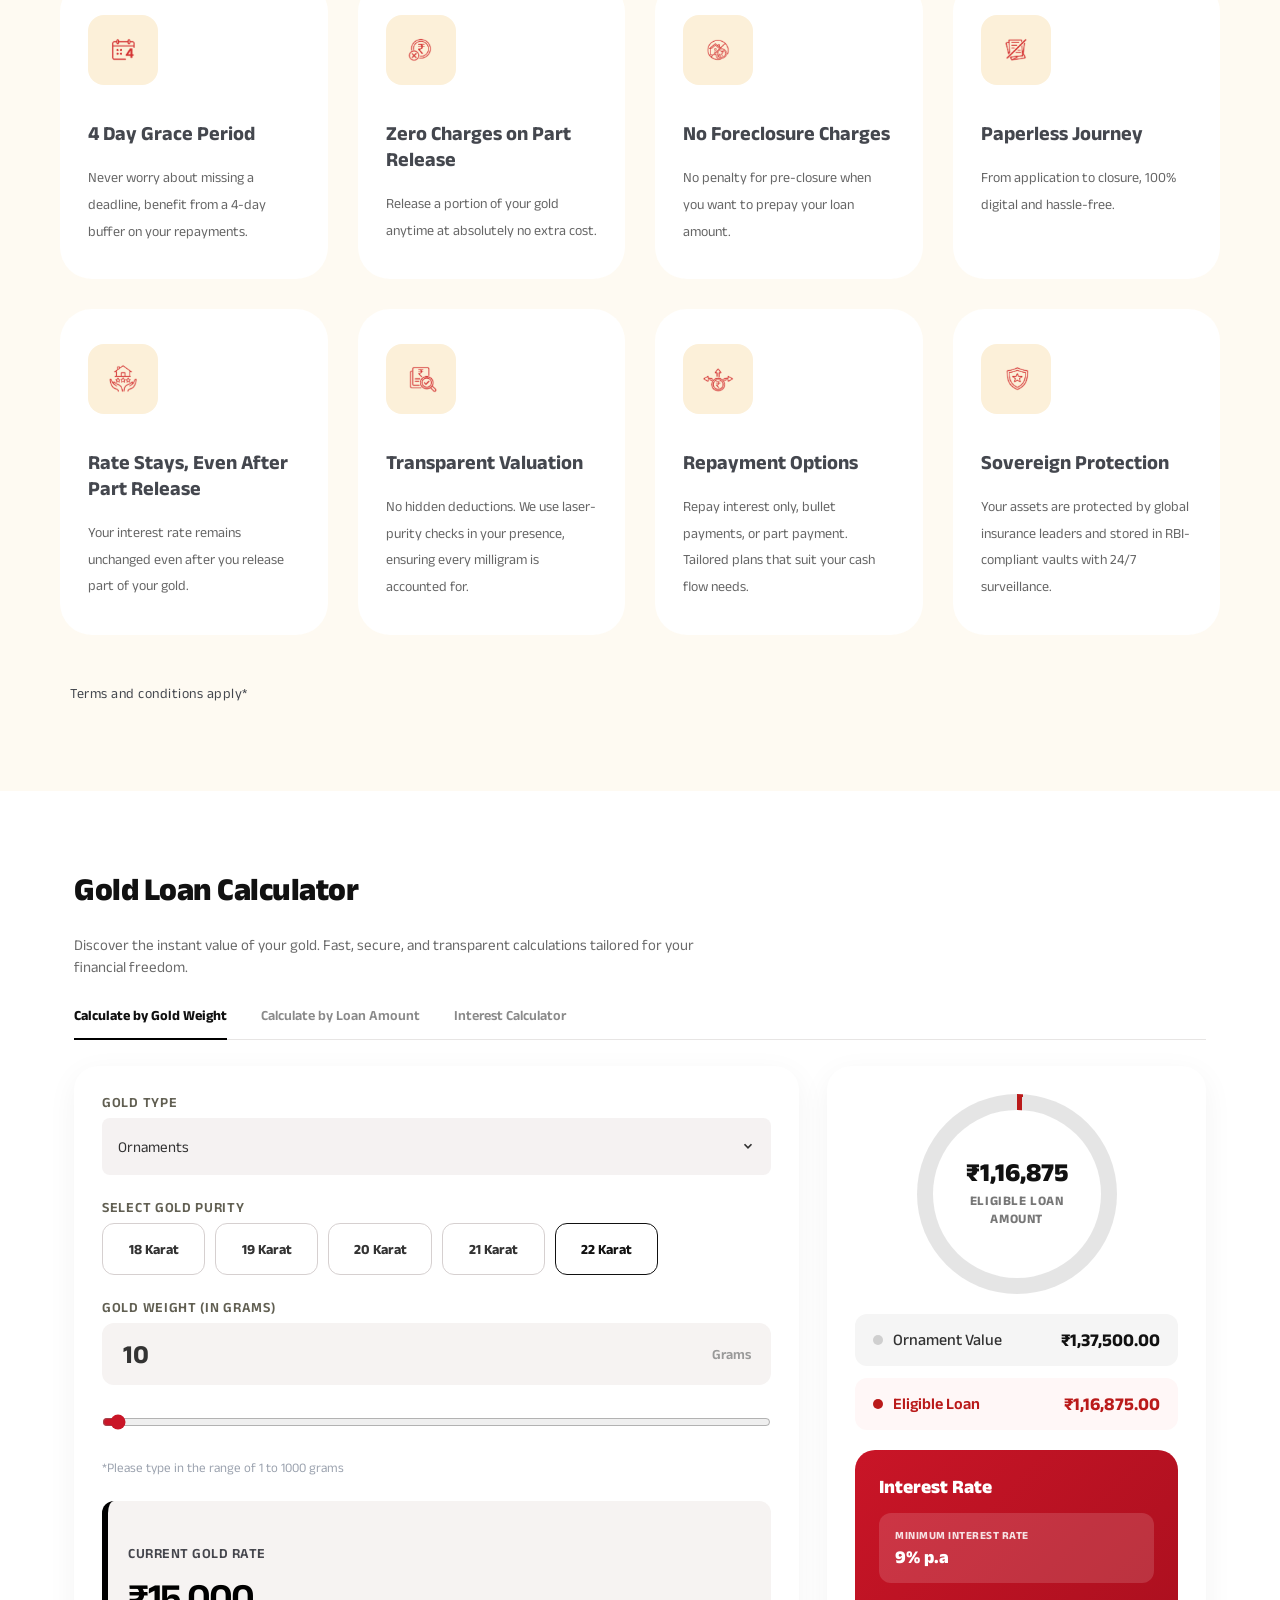
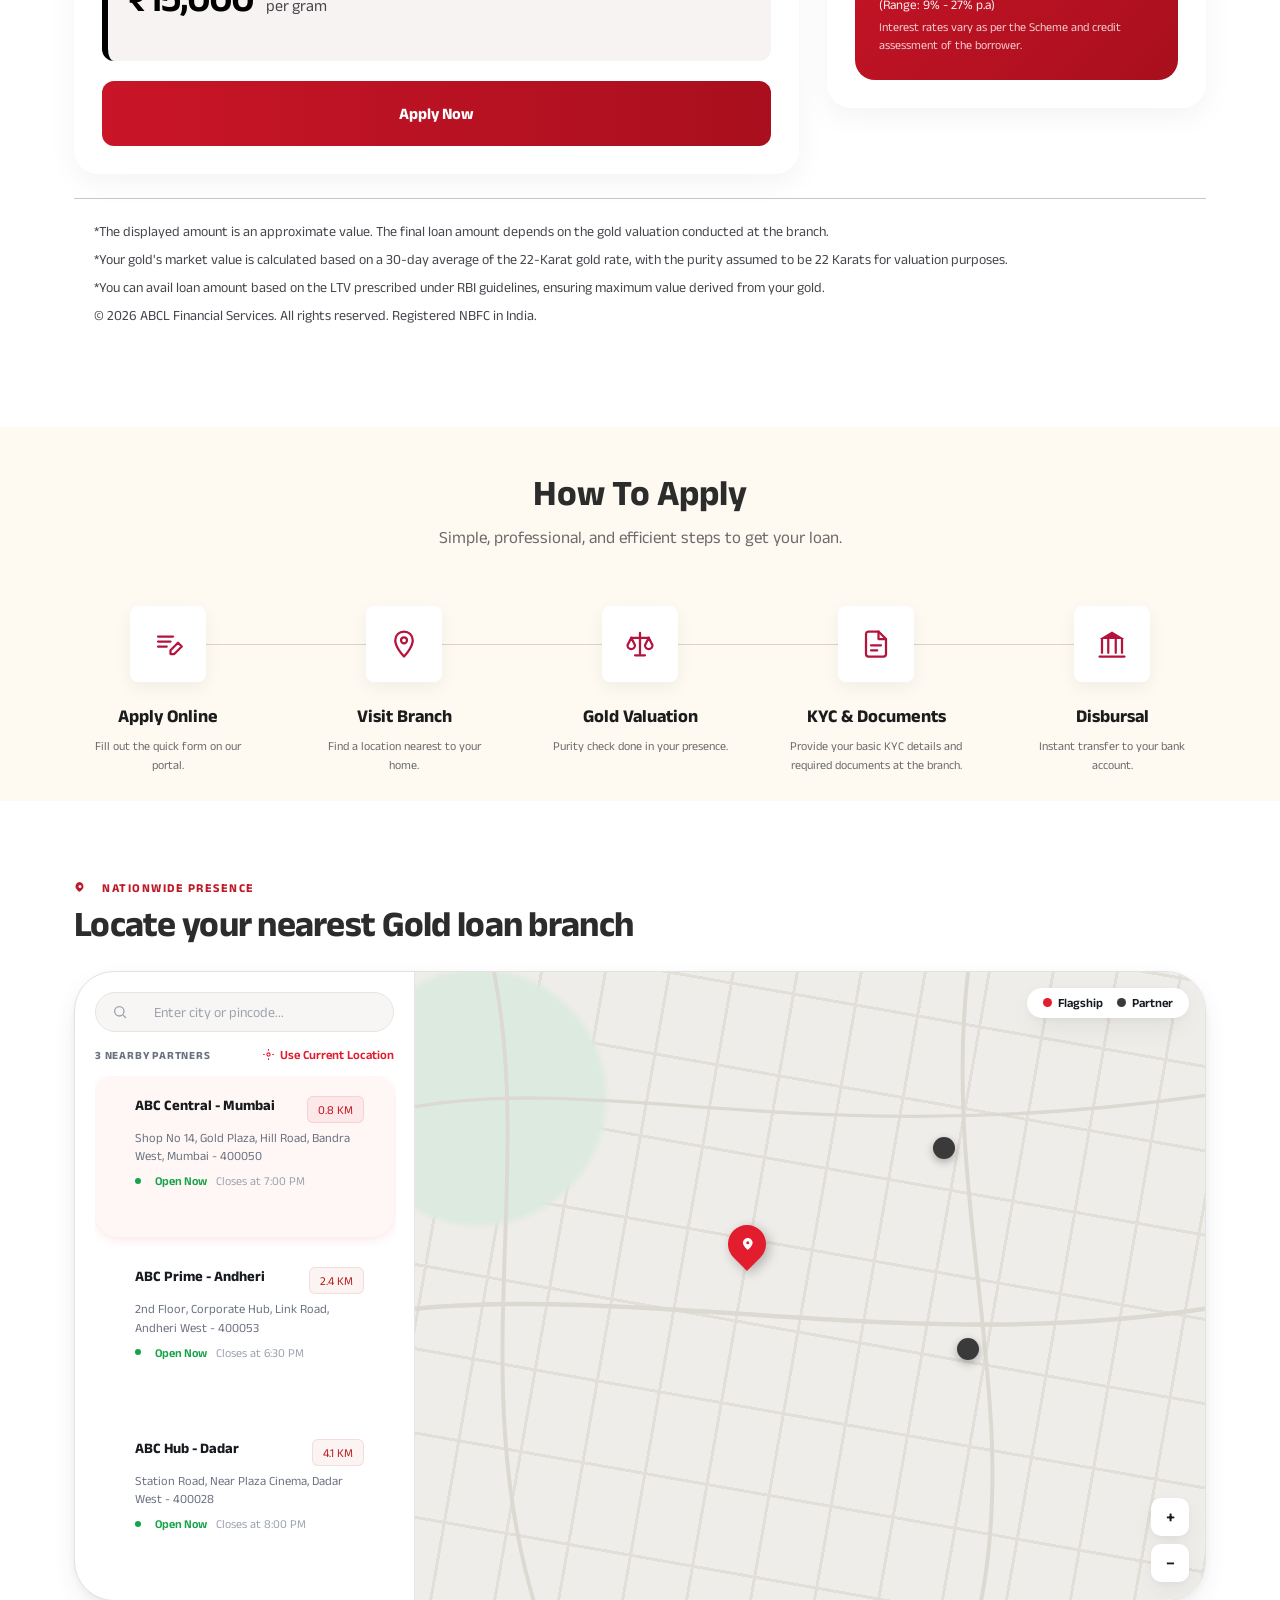
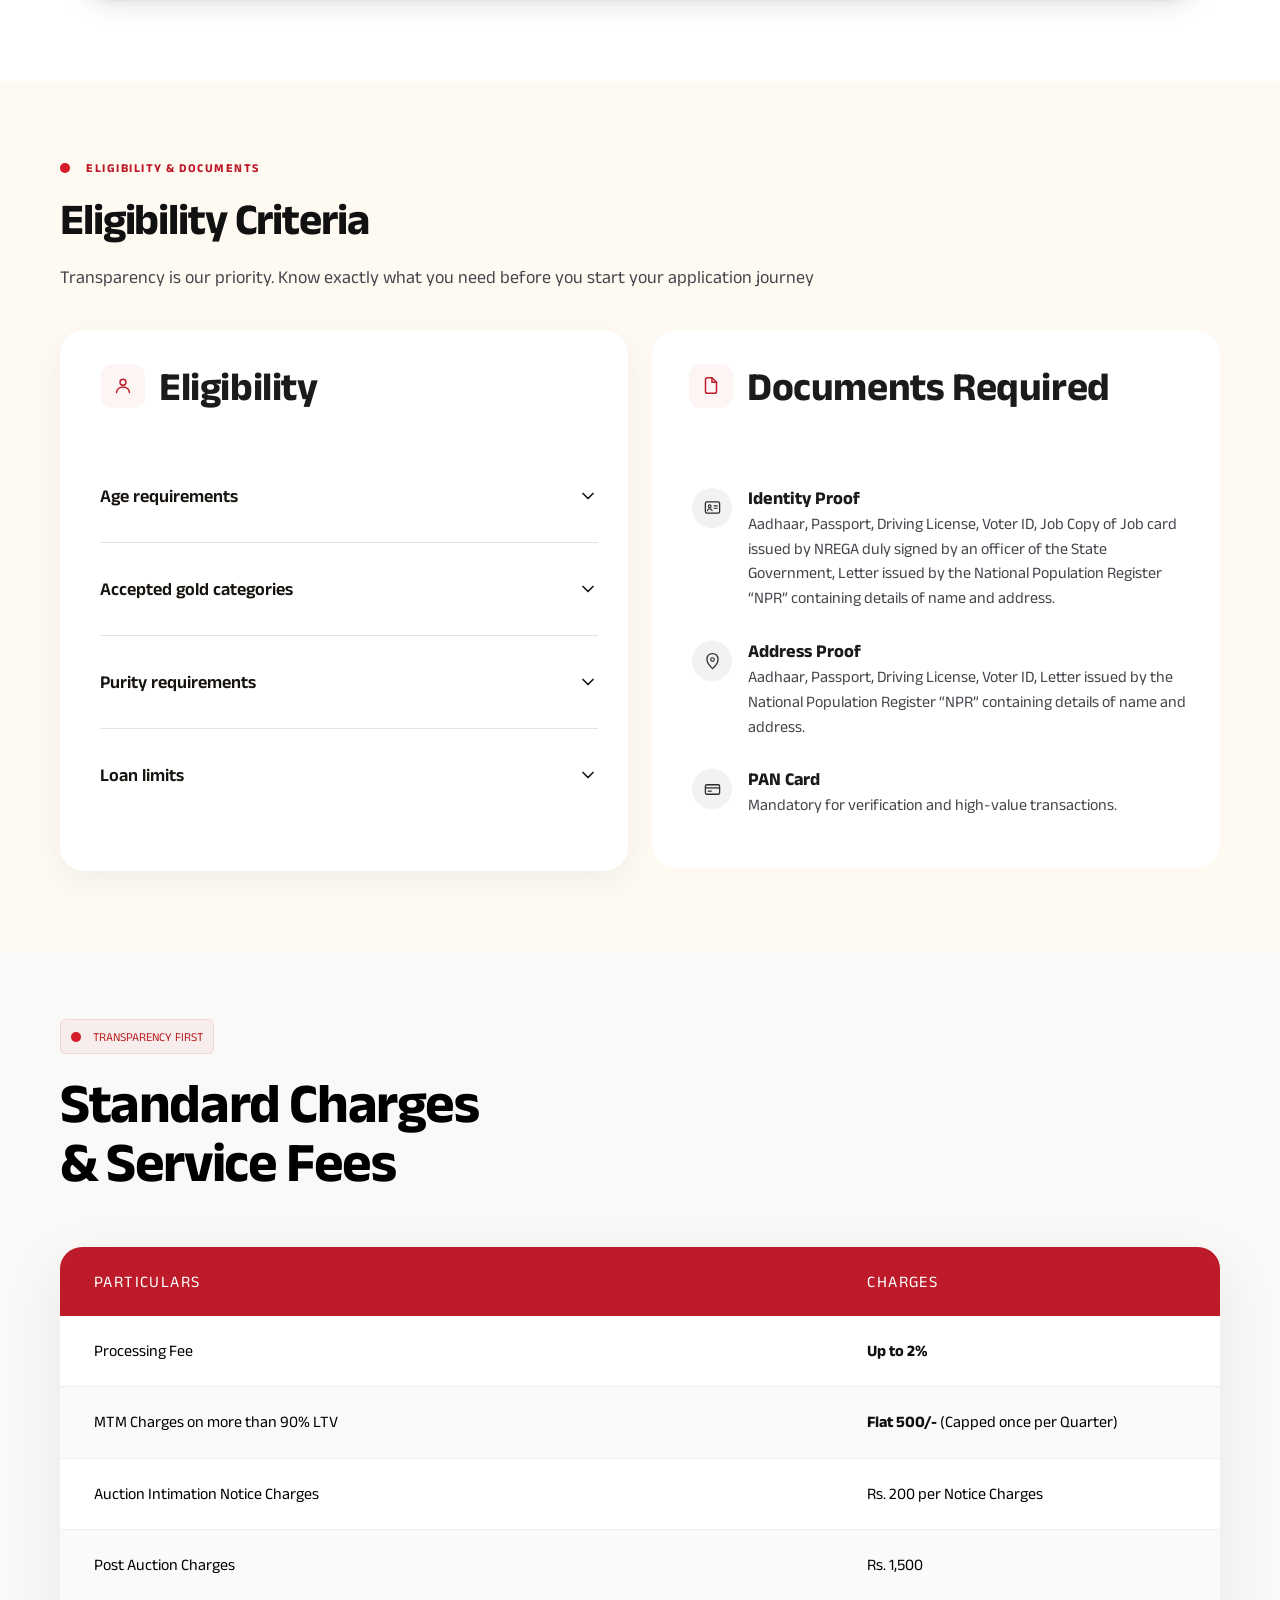
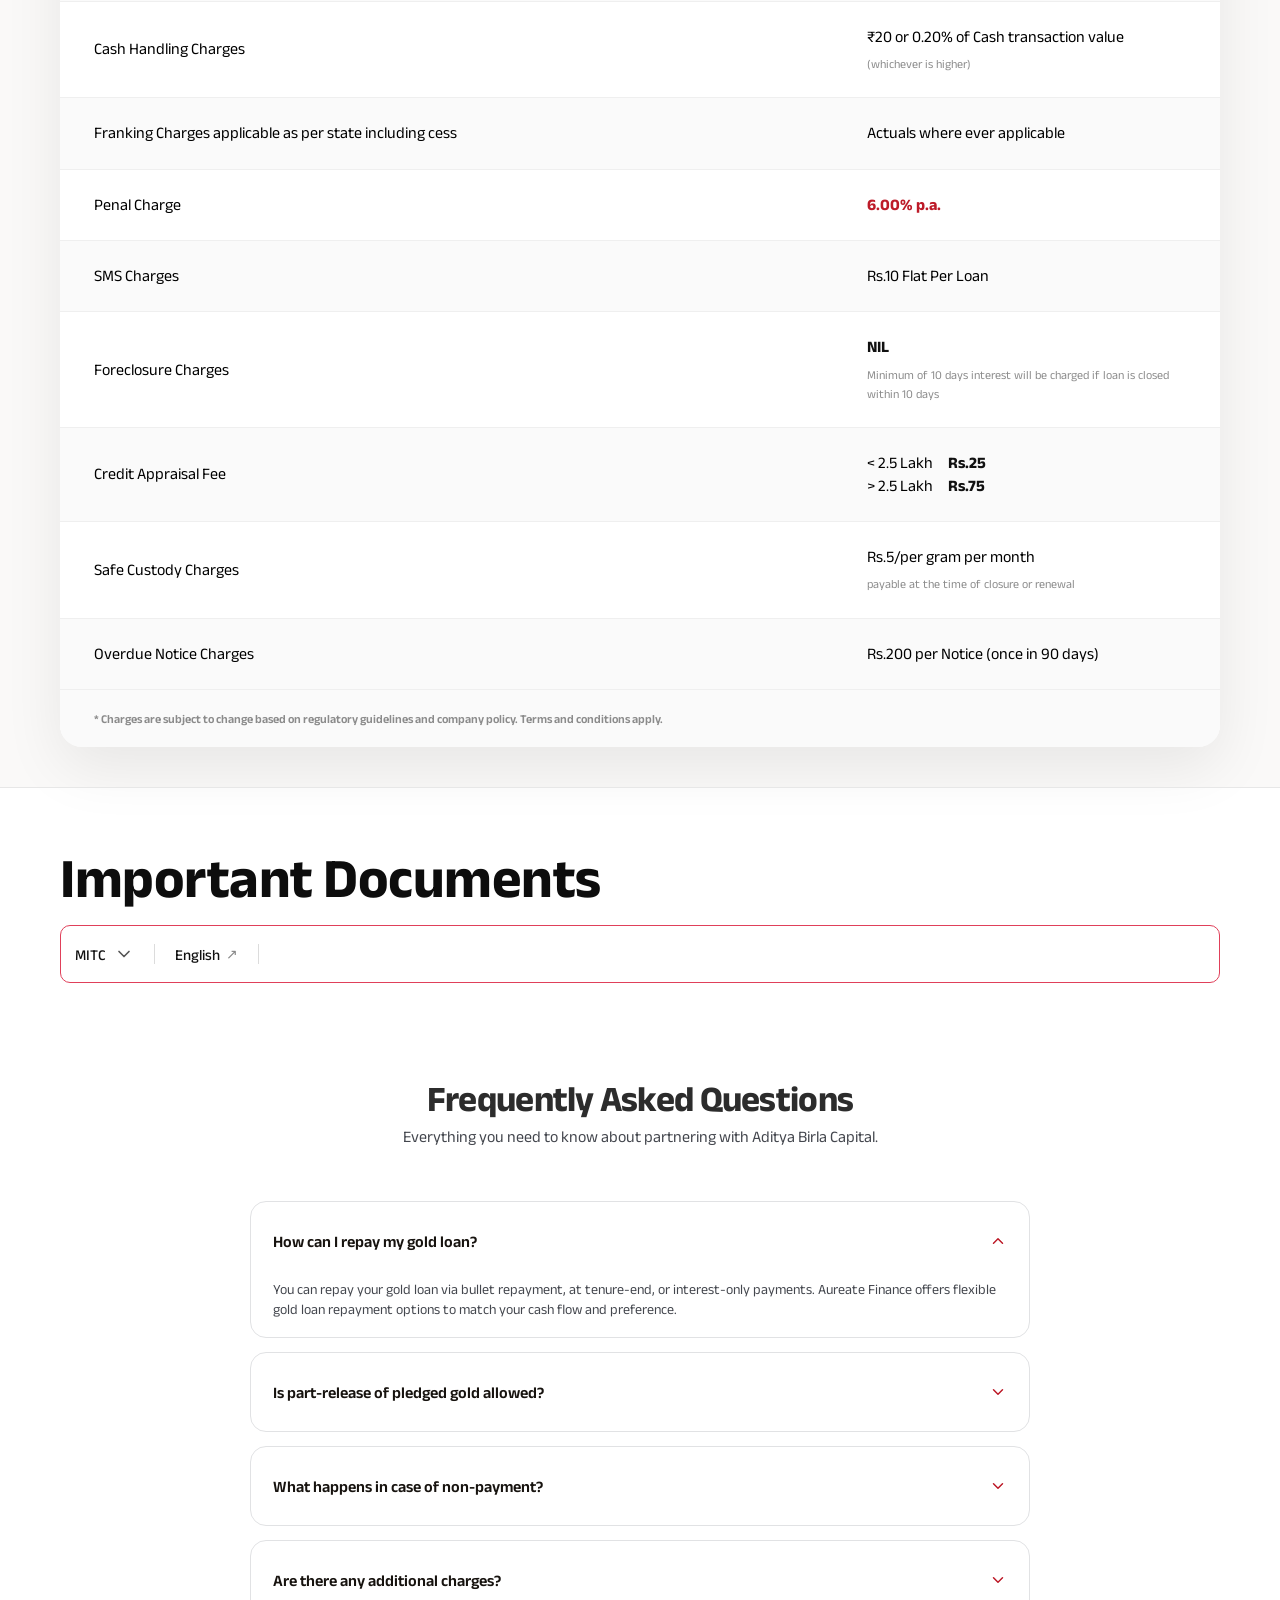
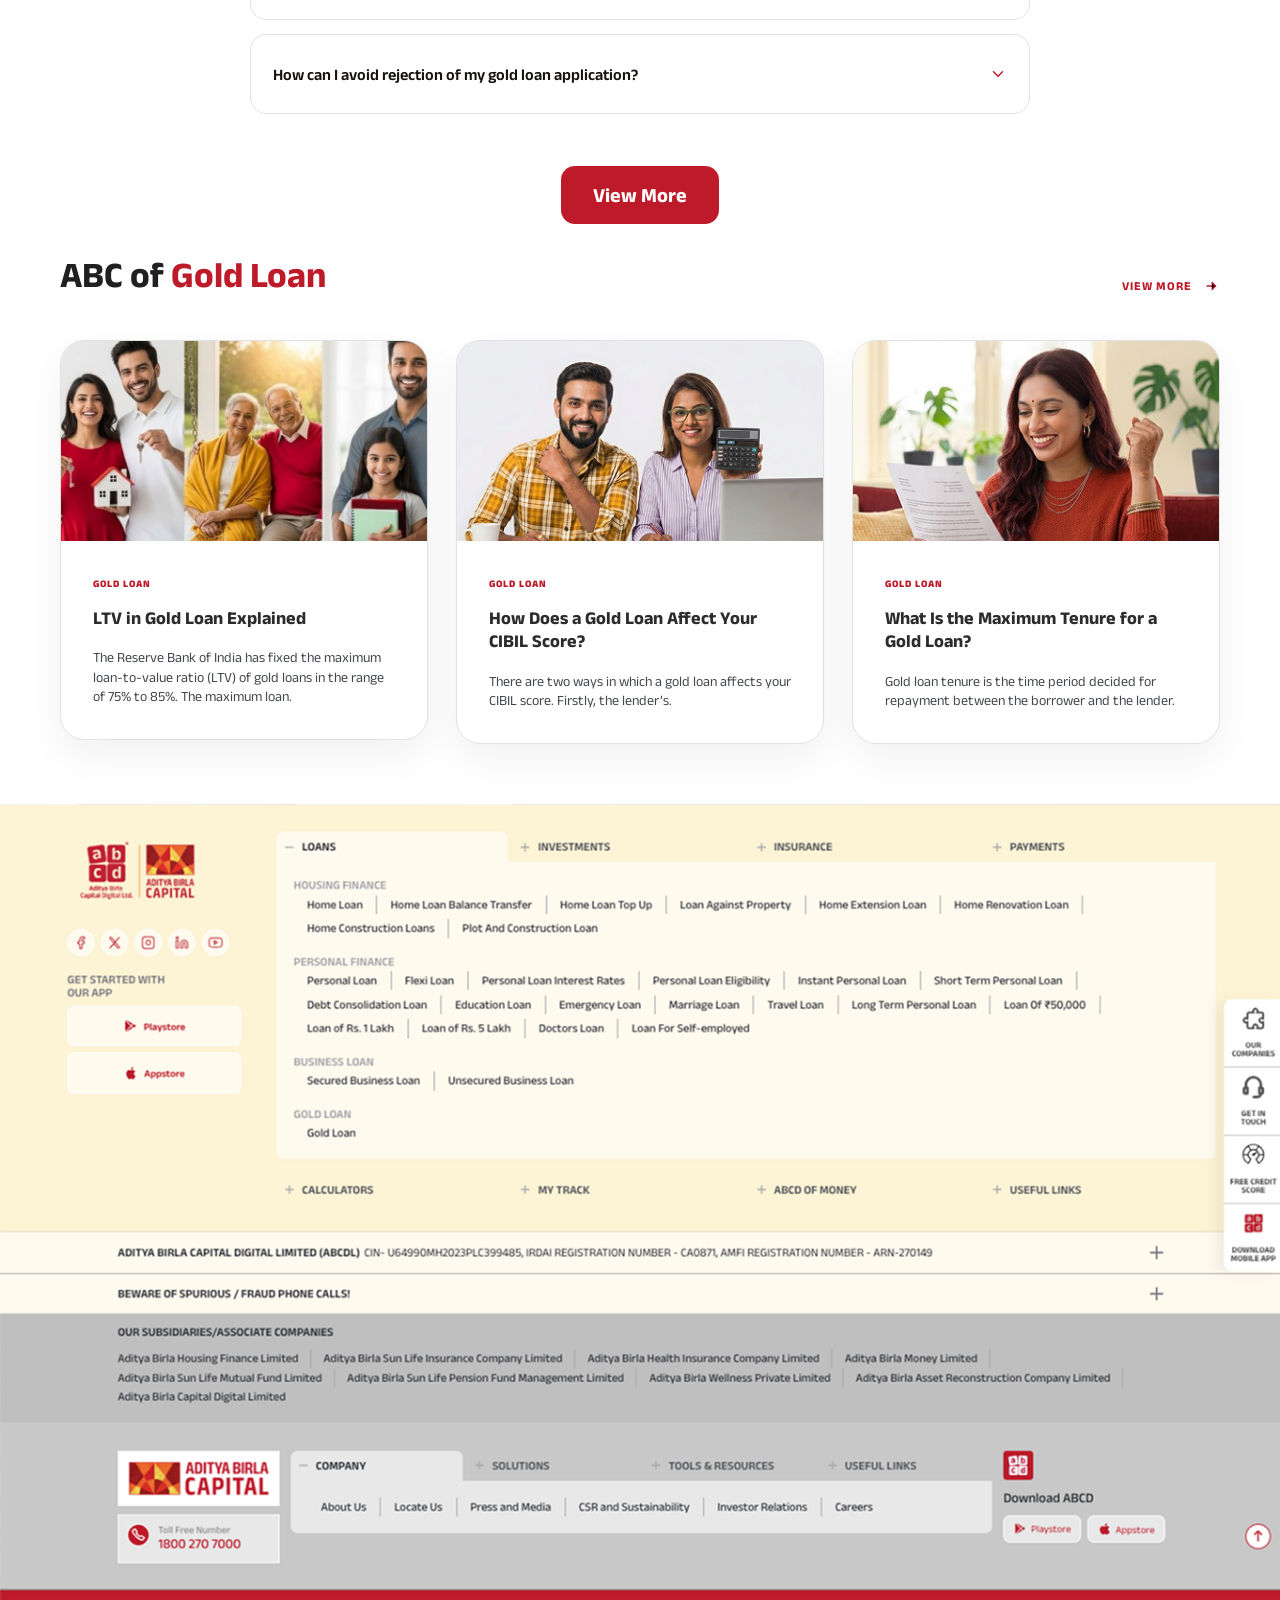
==== commit 0d714ddd: "Update index.html" ====
--- a/index.html
+++ b/index.html
@@ -1929,7 +1929,7 @@
 
 
 
-<section class="testimonials-section">
+<!-- <section class="testimonials-section">
     <div class="container">
   <div class="cta-banner">
         <div class="cta-content">
@@ -1950,7 +1950,7 @@
         </div>
       </div>
       </div>
-</section>
+</section> -->
 
   <!-- ABC of Gold Loan -->
 
